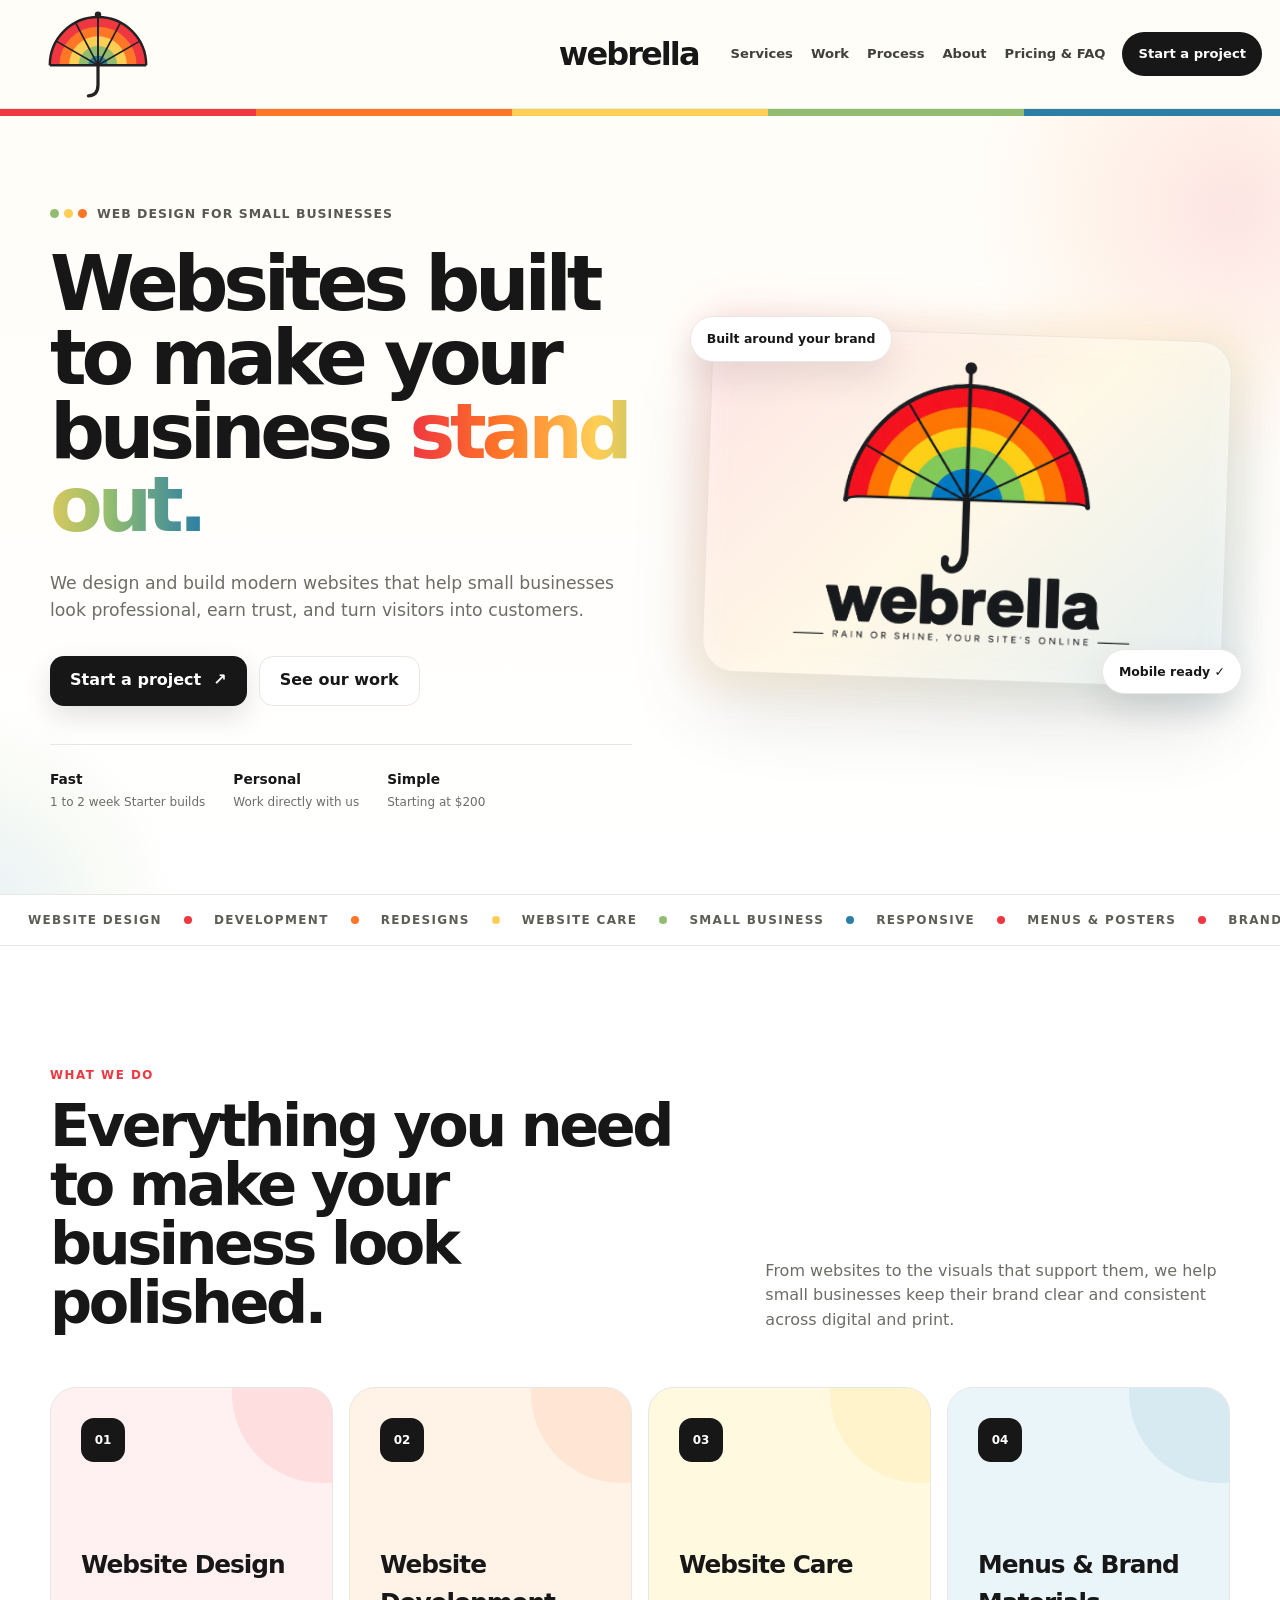
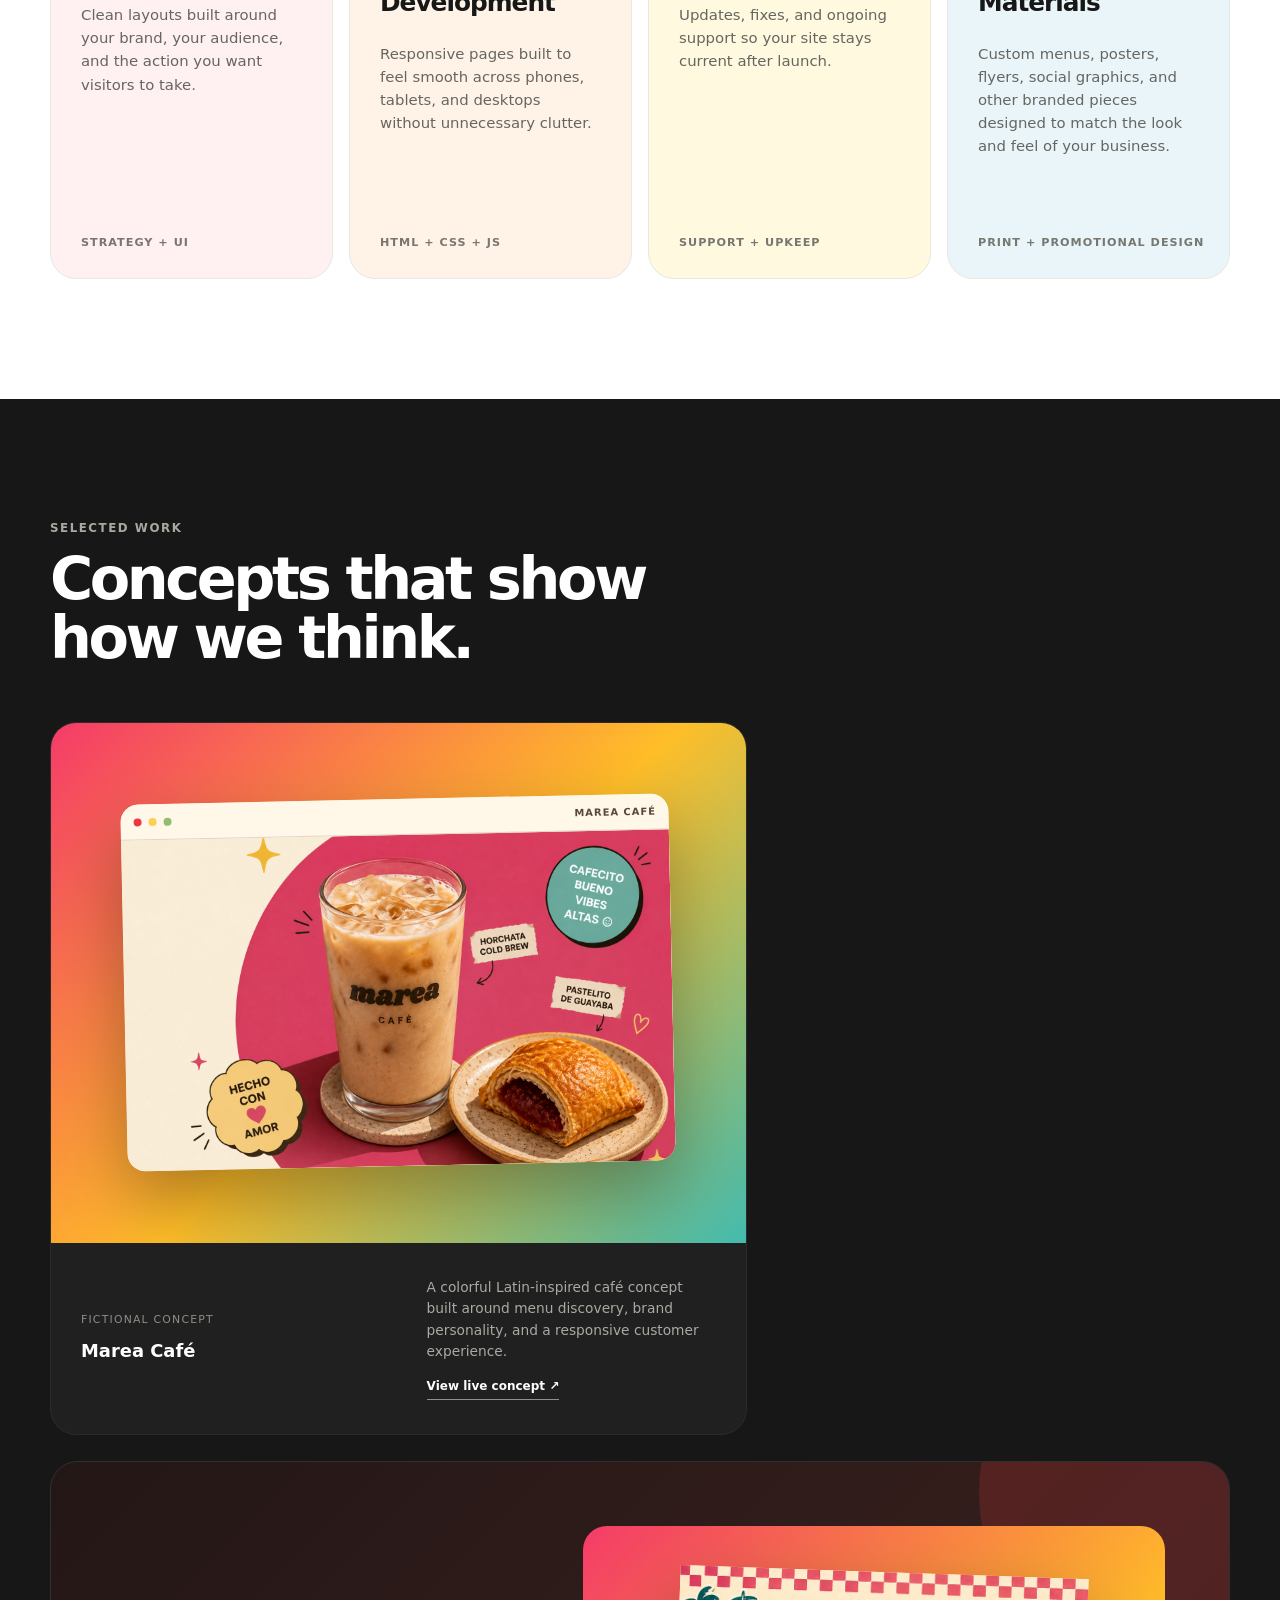
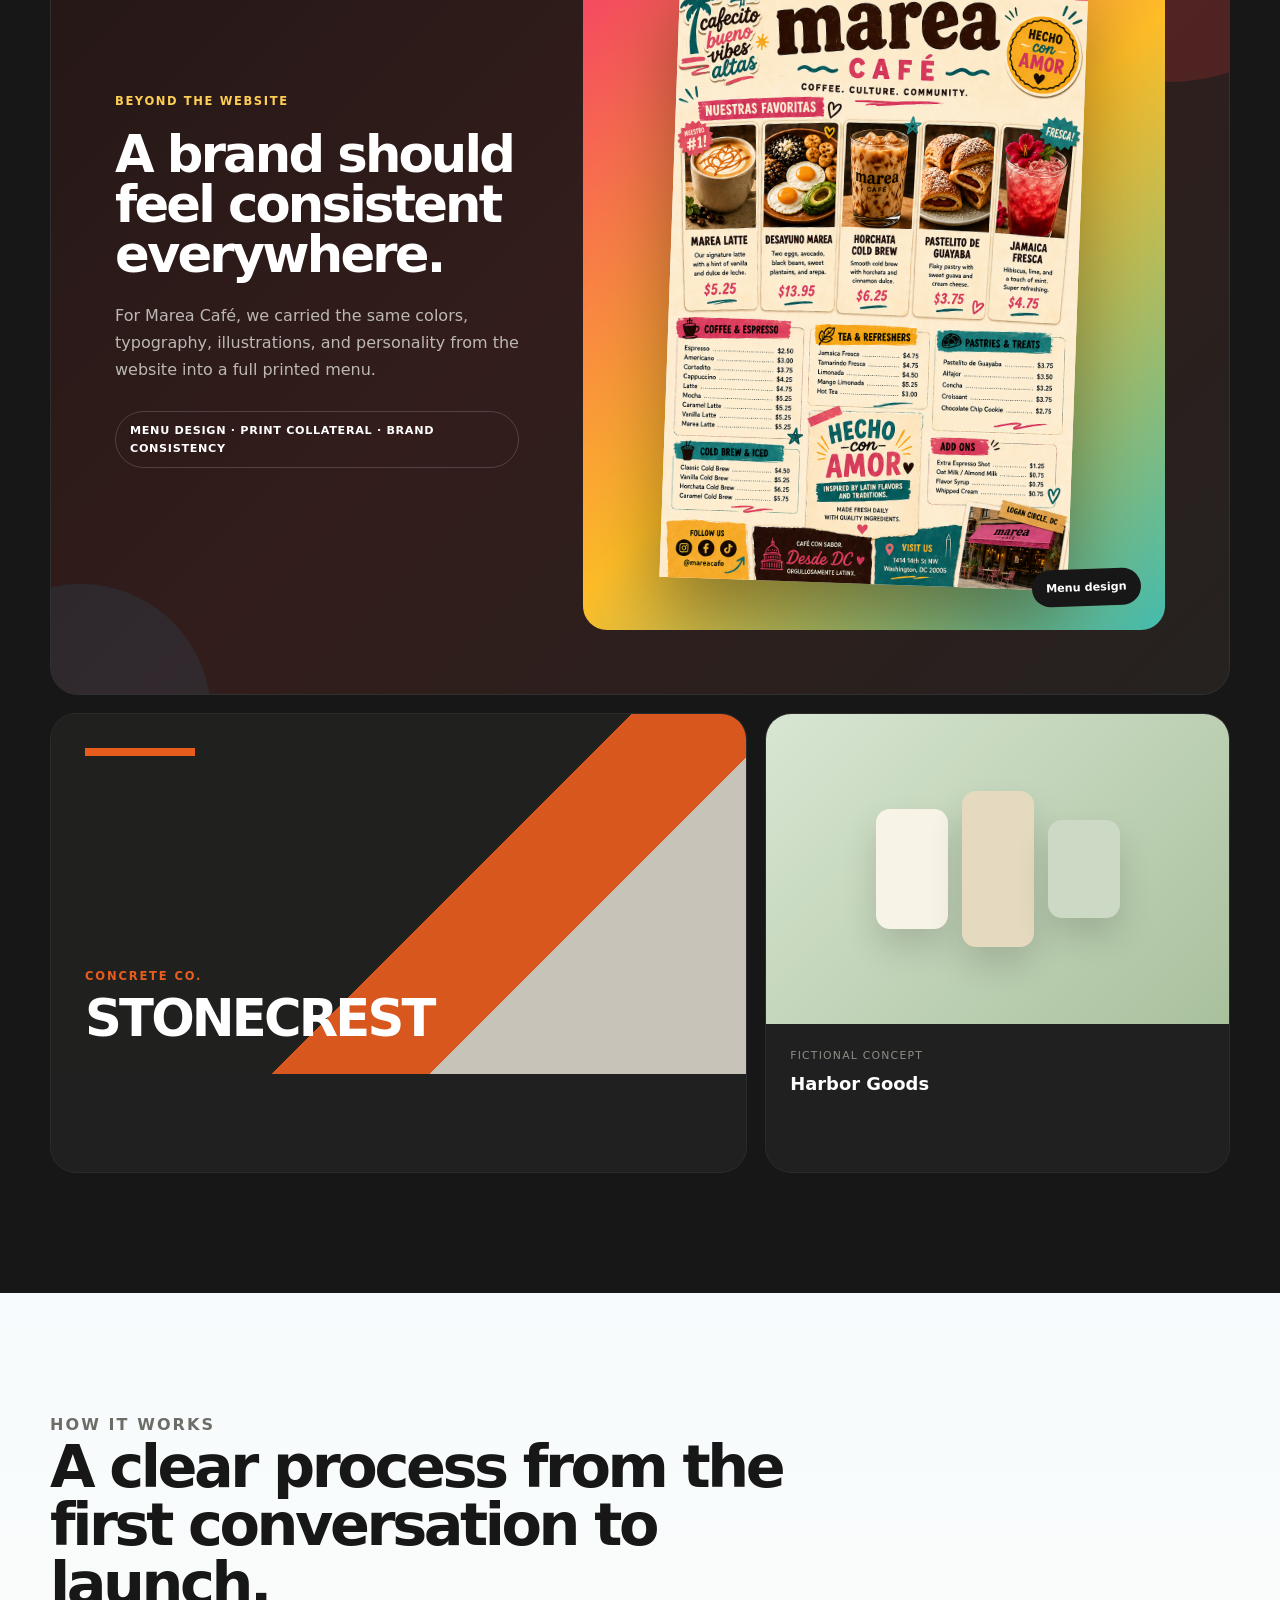
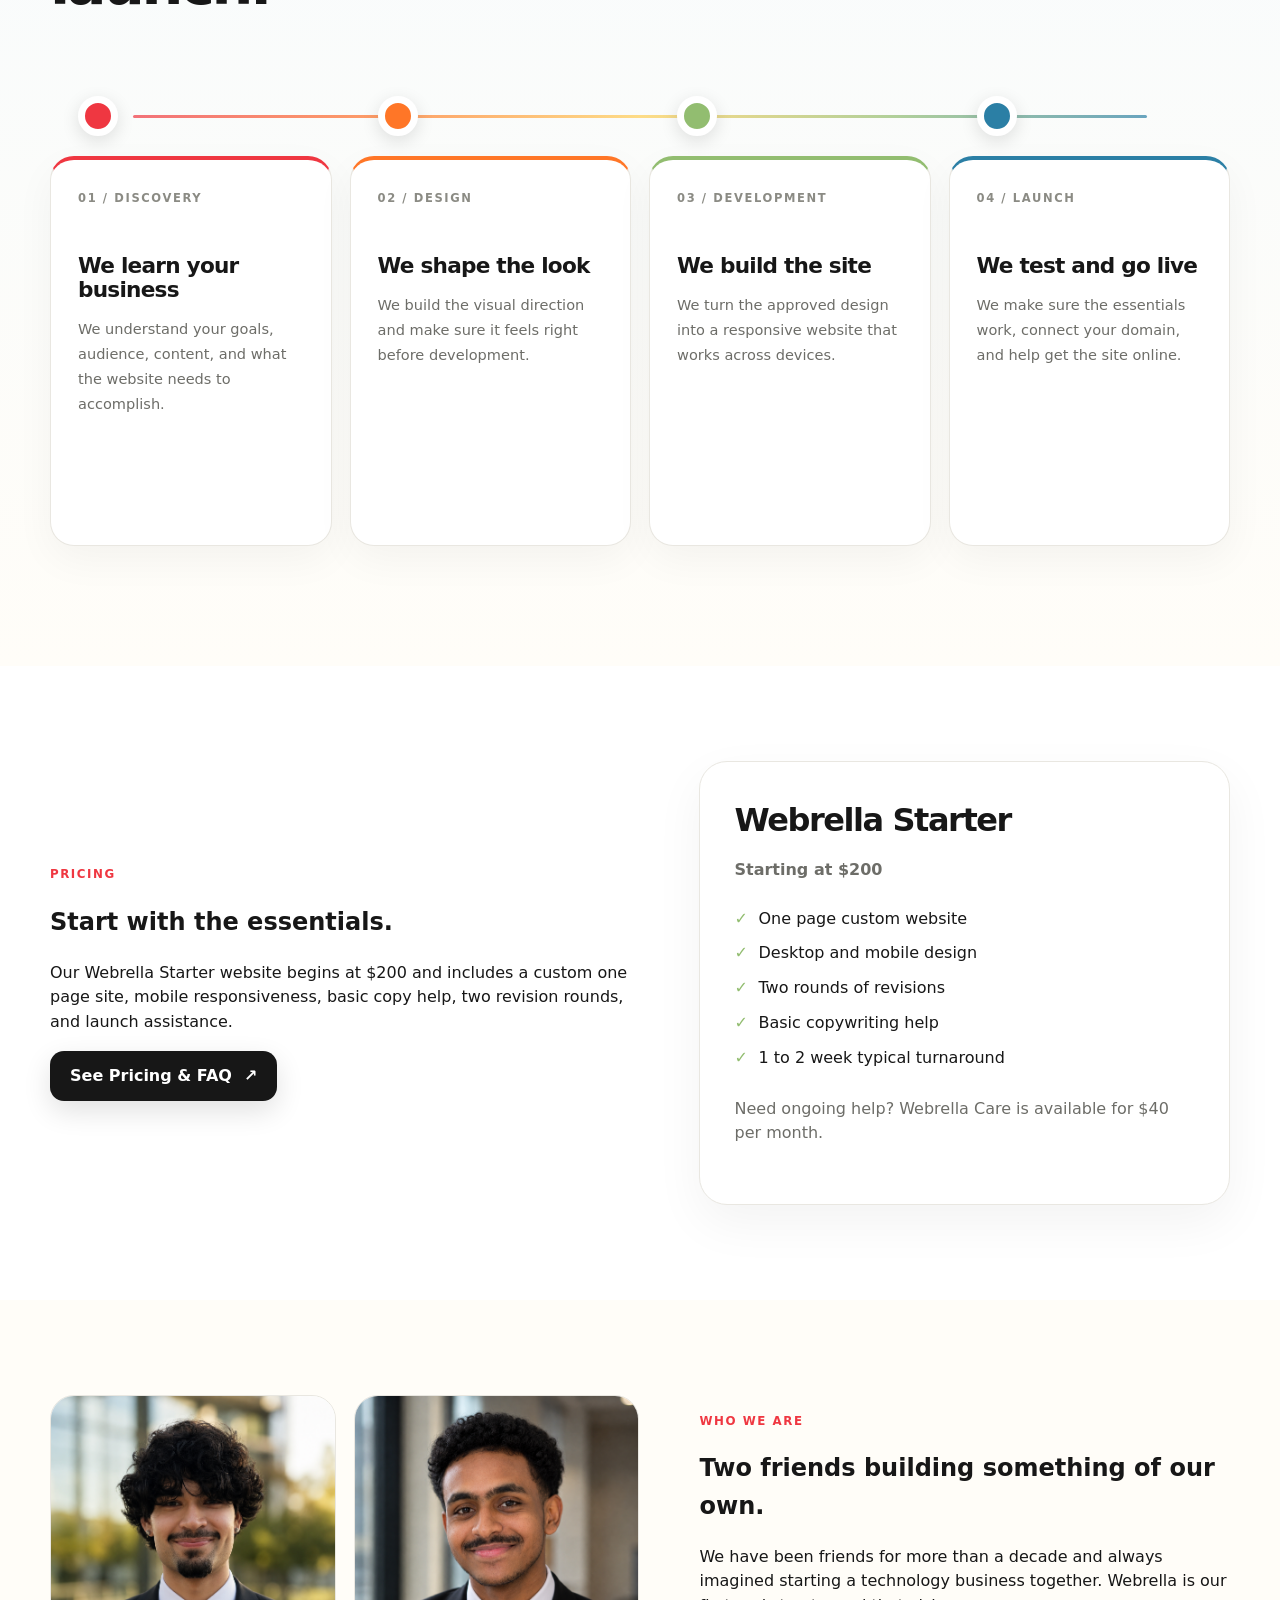
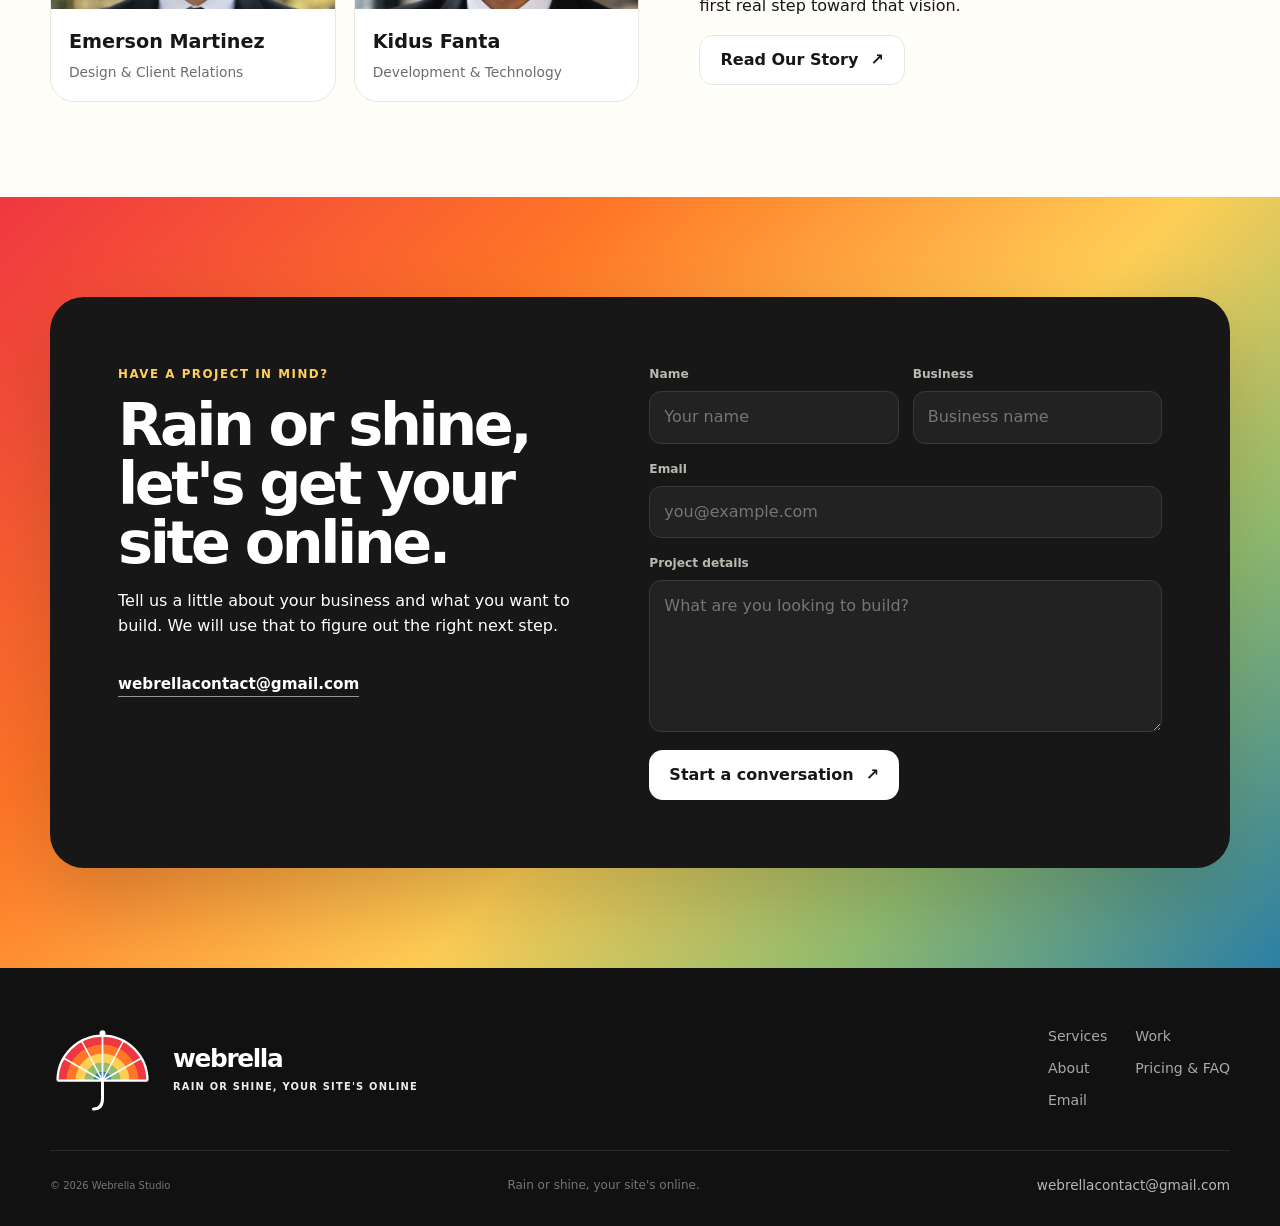
==== index.html @ 19156547 "Add Stonecrest live concept to selected work" ====
<!doctype html><html lang="en"><head><meta charset="utf-8"><meta name="viewport" content="width=device-width,initial-scale=1"><meta name="description" content="Webrella Studio builds modern, responsive websites for small businesses."><title>Webrella Studio | Rain or Shine, Your Site's Online</title><link rel="stylesheet" href="css/style.css"><link rel="stylesheet" href="css/process.css"><link rel="stylesheet" href="css/pages.css"><style>.header-inner{min-height:108px}.brand{width:180px;height:92px;overflow:visible;flex:0 0 180px;display:flex;align-items:center}.header-mark{display:block;width:160px;height:90px;overflow:visible}.footer-mark{display:flex;align-items:center;gap:18px}.footer-umbrella{display:block;width:105px;height:88px;flex:0 0 105px;overflow:visible}.footer-wordmark{display:flex;flex-direction:column;line-height:1}.footer-wordmark strong{color:#fff!important;font-size:1.55rem;font-weight:900;letter-spacing:-.055em}.footer-wordmark span{margin-top:5px;color:#fff!important;font-size:.62rem;font-weight:850;letter-spacing:.12em;white-space:nowrap}.contact-email{display:inline-block;margin-top:18px;color:#fff;font-weight:800;text-decoration:none;border-bottom:1px solid rgba(255,255,255,.55)}.stonecrest-link{display:block;height:100%;text-decoration:none;color:inherit}.stonecrest-visual{position:relative;display:flex!important;align-items:flex-end!important;min-height:360px!important;padding:34px!important;overflow:hidden;background:#20201f!important}.stonecrest-visual:before{content:"";position:absolute;inset:0;background:linear-gradient(135deg,transparent 0 55%,rgba(232,92,30,.92) 55% 70%,#c8c3b8 70% 100%)}.stonecrest-visual:after{content:"";position:absolute;left:34px;top:34px;width:110px;height:8px;background:#e85c1e}.stonecrest-mark{position:relative;z-index:2;color:#fff}.stonecrest-mark small{display:block;margin-bottom:10px;font-size:.72rem;font-weight:800;letter-spacing:.16em;text-transform:uppercase;color:#e85c1e}.stonecrest-mark strong{display:block;font-size:clamp(2rem,4vw,3.6rem);line-height:.86;letter-spacing:-.055em;text-transform:uppercase}.stonecrest-meta{display:flex!important;justify-content:space-between!important;align-items:flex-end!important;gap:18px}.stonecrest-meta a{color:#fff;text-decoration:none;font-size:.74rem;font-weight:850;border-bottom:1px solid rgba(255,255,255,.45);padding-bottom:3px}.stonecrest-meta a:hover{color:#ff7a32;border-color:#ff7a32}@media(max-width:720px){.header-inner{min-height:96px}.brand{width:145px;height:82px;flex-basis:145px}.header-mark{width:135px;height:80px}.site-nav{top:96px!important}.footer-mark{gap:13px}.footer-umbrella{width:88px;height:76px;flex-basis:88px}.footer-wordmark strong{font-size:1.25rem}.footer-wordmark span{font-size:.5rem;white-space:normal}.stonecrest-meta{align-items:flex-start!important;flex-direction:column!important}}</style></head><body><header class="site-header"><div class="container header-inner"><a class="brand" href="#top" aria-label="Webrella Studio home"><svg class="header-mark" viewBox="0 0 140 112" role="img" aria-label="Webrella umbrella logo"><path d="M10 70 A60 60 0 0 1 130 70 Z" fill="#ef3741"/><path d="M22 70 A48 48 0 0 1 118 70 Z" fill="#ff7627"/><path d="M34 70 A36 36 0 0 1 106 70 Z" fill="#ffce55"/><path d="M46 70 A24 24 0 0 1 94 70 Z" fill="#92bd70"/><path d="M58 70 A12 12 0 0 1 82 70 Z" fill="#2b7fa5"/><path d="M10 70 A60 60 0 0 1 130 70" fill="none" stroke="#222" stroke-width="3"/><line x1="70" y1="70" x2="70" y2="10" stroke="#222" stroke-width="2.4"/><line x1="70" y1="70" x2="42" y2="17" stroke="#222" stroke-width="2.1"/><line x1="70" y1="70" x2="98" y2="17" stroke="#222" stroke-width="2.1"/><line x1="70" y1="70" x2="18" y2="40" stroke="#222" stroke-width="2.1"/><line x1="70" y1="70" x2="122" y2="40" stroke="#222" stroke-width="2.1"/><line x1="10" y1="70" x2="130" y2="70" stroke="#222" stroke-width="3"/><circle cx="70" cy="7" r="4" fill="#222"/><path d="M70 70 V94 C70 104 66 108 58 108" fill="none" stroke="#222" stroke-width="4" stroke-linecap="round"/></svg></a><button class="nav-toggle" aria-controls="primary-navigation" aria-expanded="false" aria-label="Toggle navigation"><span class="hamburger"></span></button><nav id="primary-navigation" class="site-nav" aria-label="Primary navigation"><ul><li><a href="#services">Services</a></li><li><a href="#work">Work</a></li><li><a href="#process">Process</a></li><li><a href="about.html">About</a></li><li><a href="pricing.html">Pricing & FAQ</a></li><li><a class="nav-cta" href="#contact">Start a project</a></li></ul></nav></div></header><main id="top"><section class="hero"><div class="hero-rainbow-band"></div><div class="container hero-grid"><div class="hero-copy"><p class="eyebrow"><span></span> Web design for small businesses</p><h1>Websites built to make your business <em>stand out.</em></h1><p class="hero-lead">We design and build modern websites that help small businesses look professional, earn trust, and turn visitors into customers.</p><div class="hero-actions"><a class="btn btn-dark" href="#contact">Start a project <span>↗</span></a><a class="btn btn-ghost" href="#work">See our work</a></div><div class="hero-proof"><div><strong>Fast</strong><span>1 to 2 week Starter builds</span></div><div><strong>Personal</strong><span>Work directly with us</span></div><div><strong>Simple</strong><span>Starting at $200</span></div></div></div><div class="hero-art"><div class="logo-panel"><img src="ChatGPT%20Image%20Aug%2010,%202026,%2011_04_26%20AM.png" alt="Webrella Studio logo"></div><div class="floating-chip chip-one">Built around your brand</div><div class="floating-chip chip-two">Mobile ready ✓</div></div></div></section><section class="marquee"><div class="marquee-track"><span>Website Design</span><i></i><span>Development</span><i></i><span>Redesigns</span><i></i><span>Website Care</span><i></i><span>Small Business</span><i></i><span>Responsive</span></div></section><section id="services" class="section services-section"><div class="container"><div class="section-heading split-heading"><div><p class="section-kicker">What we do</p><h2>Everything you need to look good online.</h2></div><p>We focus on straightforward websites for small businesses, with room to grow as your needs become more advanced.</p></div><div class="services-grid"><article class="service-card red-card"><div class="service-icon">01</div><h3>Website Design</h3><p>Clean layouts built around your brand, your audience, and the action you want visitors to take.</p><span class="service-tag">Strategy + UI</span></article><article class="service-card orange-card"><div class="service-icon">02</div><h3>Website Development</h3><p>Responsive pages built to feel smooth across phones, tablets, and desktops without unnecessary clutter.</p><span class="service-tag">HTML + CSS + JS</span></article><article class="service-card yellow-card"><div class="service-icon">03</div><h3>Website Care</h3><p>Updates, fixes, and ongoing support so your site stays current after launch.</p><span class="service-tag">Support + upkeep</span></article></div></div></section><section id="work" class="section work-section"><div class="container"><div class="section-heading work-heading"><div><p class="section-kicker green-text">Selected work</p><h2>Concepts that show how we think.</h2></div></div><div class="project-grid"><article class="project-card project-wide"><div class="project-visual bloom-visual"><div class="browser-frame"><div class="browser-dots"><span></span><span></span><span></span></div><div class="mock-site cafe-site"><div class="mock-nav"></div><div class="mock-copy big"></div><div class="mock-copy"></div><div class="mock-button"></div></div></div></div><div class="project-meta"><div><span>Fictional concept</span><h3>Bloom Café</h3></div><p>Warm, welcoming restaurant presence built around menu discovery and reservations.</p></div></article><article class="project-card"><a class="stonecrest-link" href="stonecrest/" target="_blank" rel="noopener" aria-label="Open Stonecrest Concrete concept website"><div class="project-visual stonecrest-visual"><div class="stonecrest-mark"><small>Concrete Co.</small><strong>Stonecrest</strong></div></div></a><div class="project-meta compact stonecrest-meta"><div><span>Fictional concept</span><h3>Stonecrest Concrete</h3></div><a href="stonecrest/" target="_blank" rel="noopener">View live concept ↗</a></div></article><article class="project-card"><div class="project-visual harbor-visual"><div class="product-tile p1"></div><div class="product-tile p2"></div><div class="product-tile p3"></div></div><div class="project-meta compact"><div><span>Fictional concept</span><h3>Harbor Goods</h3></div></div></article></div></div></section><section id="process" class="section process-section"><div class="container"><div class="section-heading process-heading"><p class="section-kicker blue-text">How it works</p><h2>A clear process from the first conversation to launch.</h2></div><div class="process-timeline"><article class="process-step"><span class="process-node"></span><div class="process-card-detailed"><span class="process-number">01 / DISCOVERY</span><h3>We learn your business</h3><p>We understand your goals, audience, content, and what the website needs to accomplish.</p></div></article><article class="process-step"><span class="process-node"></span><div class="process-card-detailed"><span class="process-number">02 / DESIGN</span><h3>We shape the look</h3><p>We build the visual direction and make sure it feels right before development.</p></div></article><article class="process-step"><span class="process-node"></span><div class="process-card-detailed"><span class="process-number">03 / DEVELOPMENT</span><h3>We build the site</h3><p>We turn the approved design into a responsive website that works across devices.</p></div></article><article class="process-step"><span class="process-node"></span><div class="process-card-detailed"><span class="process-number">04 / LAUNCH</span><h3>We test and go live</h3><p>We make sure the essentials work, connect your domain, and help get the site online.</p></div></article></div></div></section><section class="home-preview alt"><div class="container preview-grid"><div><p class="section-kicker">Pricing</p><h2>Start with the essentials.</h2><p>Our Webrella Starter website begins at $200 and includes a custom one page site, mobile responsiveness, basic copy help, two revision rounds, and launch assistance.</p><a class="btn btn-dark" href="pricing.html">See Pricing & FAQ <span>↗</span></a></div><div class="preview-card"><h3>Webrella Starter</h3><p><strong>Starting at $200</strong></p><ul class="preview-list"><li>One page custom website</li><li>Desktop and mobile design</li><li>Two rounds of revisions</li><li>Basic copywriting help</li><li>1 to 2 week typical turnaround</li></ul><p>Need ongoing help? Webrella Care is available for $40 per month.</p></div></div></section><section class="home-preview"><div class="container preview-grid"><div class="mini-founders"><article class="mini-founder"><img src="ChatGPT%20Image%20Jul%2017,%202026,%2002_21_22%20PM.png" alt="Emerson Martinez"><div><h3>Emerson Martinez</h3><p>Design & Client Relations</p></div></article><article class="mini-founder"><img src="ChatGPT%20Image%20Aug%2010,%202026,%2001_30_33%20PM.png" alt="Kidus Fanta"><div><h3>Kidus Fanta</h3><p>Development & Technology</p></div></article></div><div><p class="section-kicker">Who we are</p><h2>Two friends building something of our own.</h2><p>We have been friends for more than a decade and always imagined starting a technology business together. Webrella is our first real step toward that vision.</p><a class="btn btn-ghost" href="about.html">Read Our Story <span>↗</span></a></div></div></section><section id="contact" class="contact-section"><div class="container contact-shell"><div class="contact-copy"><p class="section-kicker contact-kicker">Have a project in mind?</p><h2>Rain or shine, let's get your site online.</h2><p>Tell us a little about your business and what you want to build. We will use that to figure out the right next step.</p><a class="contact-email" href="mailto:webrellacontact@gmail.com">webrellacontact@gmail.com</a></div><form class="contact-form" action="https://formspree.io/f/myegeqbb" method="post"><input type="hidden" name="_subject" value="New Webrella project inquiry"><div class="form-grid"><div class="form-row"><label for="name">Name</label><input id="name" name="name" type="text" placeholder="Your name" required></div><div class="form-row"><label for="company">Business</label><input id="company" name="company" type="text" placeholder="Business name"></div></div><div class="form-row"><label for="email">Email</label><input id="email" name="email" type="email" placeholder="you@example.com" required></div><div class="form-row"><label for="message">Project details</label><textarea id="message" name="message" rows="5" placeholder="What are you looking to build?" required></textarea></div><div class="form-actions"><button class="btn btn-light" type="submit">Start a conversation <span>↗</span></button></div></form></div></section></main><footer class="site-footer"><div class="container footer-grid"><div class="footer-branding"><div class="footer-mark"><span class="footer-umbrella"><svg viewBox="0 0 140 112" width="105" height="88" aria-hidden="true"><path d="M10 70 A60 60 0 0 1 130 70 Z" fill="#ef3741"/><path d="M22 70 A48 48 0 0 1 118 70 Z" fill="#ff7627"/><path d="M34 70 A36 36 0 0 1 106 70 Z" fill="#ffce55"/><path d="M46 70 A24 24 0 0 1 94 70 Z" fill="#92bd70"/><path d="M58 70 A12 12 0 0 1 82 70 Z" fill="#2b7fa5"/><path d="M10 70 A60 60 0 0 1 130 70" fill="none" stroke="#fff" stroke-width="3"/><line x1="70" y1="70" x2="70" y2="10" stroke="#fff" stroke-width="2.4"/><line x1="70" y1="70" x2="42" y2="17" stroke="#fff" stroke-width="2.1"/><line x1="70" y1="70" x2="98" y2="17" stroke="#fff" stroke-width="2.1"/><line x1="70" y1="70" x2="18" y2="40" stroke="#fff" stroke-width="2.1"/><line x1="70" y1="70" x2="122" y2="40" stroke="#fff" stroke-width="2.1"/><line x1="10" y1="70" x2="130" y2="70" stroke="#fff" stroke-width="3"/><circle cx="70" cy="7" r="4" fill="#fff"/><path d="M70 70 V94 C70 104 66 108 58 108" fill="none" stroke="#fff" stroke-width="4" stroke-linecap="round"/></svg></span><div class="footer-wordmark"><strong>webrella</strong><span>RAIN OR SHINE, YOUR SITE'S ONLINE</span></div></div></div><div class="footer-links"><a href="#services">Services</a><a href="#work">Work</a><a href="about.html">About</a><a href="pricing.html">Pricing & FAQ</a><a href="mailto:webrellacontact@gmail.com">Email</a></div><div class="footer-bottom"><small>&copy; <span id="year"></span> Webrella Studio</small><span>Rain or shine, your site's online.</span></div></div></footer><script src="js/script.js"></script></body></html>
---- css/style.css ----
:root{
  --ink:#171717;
  --muted:#6d6d68;
  --paper:#fffdf8;
  --white:#ffffff;
  --red:#ef3741;
  --orange:#ff7627;
  --yellow:#ffce55;
  --green:#92bd70;
  --blue:#2b7fa5;
  --soft-red:#fff0f1;
  --soft-orange:#fff3e8;
  --soft-yellow:#fff9df;
  --soft-green:#eff7e8;
  --soft-blue:#eaf5f9;
  --line:#e9e7e1;
  --container:1180px;
}

*{box-sizing:border-box}
html{scroll-behavior:smooth}
body{margin:0;background:var(--paper);color:var(--ink);font-family:Inter,ui-sans-serif,system-ui,-apple-system,BlinkMacSystemFont,"Segoe UI",sans-serif;line-height:1.55;-webkit-font-smoothing:antialiased}
img{max-width:100%;display:block}
a{color:inherit}
.container{width:min(var(--container),calc(100% - 48px));margin:0 auto}

.site-header{position:sticky;top:0;z-index:50;background:rgba(255,253,248,.9);backdrop-filter:blur(16px);border-bottom:1px solid rgba(23,23,23,.07)}
.header-inner{min-height:84px;display:flex;align-items:center;justify-content:space-between;gap:24px}
.brand{display:flex;align-items:center;text-decoration:none;width:170px;height:62px;overflow:hidden}
.brand-logo-crop{display:block;position:relative;width:170px;height:62px;overflow:hidden}
.nav-logo{position:absolute;width:225px;max-width:none;height:auto;left:50%;top:50%;transform:translate(-50%,-48%);object-fit:contain}
.site-nav ul{display:flex;align-items:center;gap:4px;list-style:none;padding:0;margin:0}
.site-nav a{display:block;padding:10px 13px;border-radius:999px;text-decoration:none;font-size:.9rem;font-weight:700;color:#40403c;transition:.2s ease}
.site-nav a:hover{background:#f0eee7;color:var(--ink)}
.site-nav .nav-cta{margin-left:8px;background:var(--ink);color:#fff;padding:11px 17px}
.site-nav .nav-cta:hover{background:#313131;color:#fff;transform:translateY(-1px)}
.nav-toggle{display:none;border:0;background:transparent;padding:8px;cursor:pointer}
.hamburger{display:block;width:23px;height:2px;background:var(--ink);position:relative}
.hamburger:before,.hamburger:after{content:"";position:absolute;left:0;width:23px;height:2px;background:var(--ink)}
.hamburger:before{top:-7px}.hamburger:after{top:7px}

.hero{position:relative;overflow:hidden;padding:92px 0 82px;background:linear-gradient(180deg,#fffdf8 0%,#fff 100%)}
.hero:before{content:"";position:absolute;width:520px;height:520px;border-radius:50%;right:-210px;top:-160px;background:radial-gradient(circle,rgba(239,55,65,.12),rgba(255,118,39,.06) 42%,transparent 70%)}
.hero:after{content:"";position:absolute;width:430px;height:430px;border-radius:50%;left:-250px;bottom:-240px;background:radial-gradient(circle,rgba(43,127,165,.12),rgba(146,189,112,.06) 48%,transparent 70%)}
.hero-rainbow-band{position:absolute;left:0;right:0;top:0;height:7px;background:linear-gradient(90deg,var(--red) 0 20%,var(--orange) 20% 40%,var(--yellow) 40% 60%,var(--green) 60% 80%,var(--blue) 80%)}
.hero-grid{position:relative;z-index:2;display:grid;grid-template-columns:1.05fr .95fr;gap:72px;align-items:center}
.eyebrow{display:inline-flex;align-items:center;gap:10px;margin:0 0 24px;font-size:.78rem;font-weight:800;letter-spacing:.08em;text-transform:uppercase;color:#595954}
.eyebrow span{width:9px;height:9px;border-radius:50%;background:var(--green);box-shadow:14px 0 0 var(--yellow),28px 0 0 var(--orange);margin-right:28px}
.hero h1{max-width:720px;margin:0;font-size:clamp(3.4rem,6vw,6.35rem);line-height:.96;letter-spacing:-.068em;font-weight:850}
.hero h1 em{font-style:normal;background:linear-gradient(90deg,var(--red),var(--orange),var(--yellow),var(--green),var(--blue));-webkit-background-clip:text;background-clip:text;color:transparent}
.hero-lead{max-width:620px;margin:28px 0 0;color:var(--muted);font-size:1.08rem}
.hero-actions{display:flex;flex-wrap:wrap;gap:12px;margin-top:32px}
.btn{display:inline-flex;align-items:center;justify-content:center;gap:12px;min-height:50px;padding:0 20px;border-radius:14px;border:0;font:inherit;font-weight:800;text-decoration:none;cursor:pointer;transition:.2s ease}
.btn:hover{transform:translateY(-2px)}
.btn-dark{background:var(--ink);color:#fff;box-shadow:0 10px 28px rgba(0,0,0,.12)}
.btn-ghost{background:#fff;border:1px solid var(--line)}
.hero-proof{display:flex;gap:28px;margin-top:38px;padding-top:24px;border-top:1px solid var(--line)}
.hero-proof div{display:flex;flex-direction:column;gap:3px}
.hero-proof strong{font-size:.86rem}.hero-proof span{font-size:.75rem;color:var(--muted)}
.hero-art{position:relative;min-height:520px;display:grid;place-items:center}
.logo-panel{position:relative;z-index:2;width:min(520px,100%);padding:28px;border:1px solid rgba(23,23,23,.08);border-radius:32px;background:rgba(255,255,255,.86);box-shadow:0 35px 80px rgba(28,28,25,.12);transform:rotate(2deg)}
.logo-panel:before{content:"";position:absolute;inset:-18px;z-index:-1;border-radius:38px;background:linear-gradient(135deg,rgba(239,55,65,.14),rgba(255,206,85,.14),rgba(43,127,165,.14));filter:blur(18px)}
.logo-panel img{width:100%;aspect-ratio:16/10;object-fit:contain}
.floating-chip{position:absolute;z-index:3;padding:12px 16px;border-radius:999px;background:#fff;border:1px solid var(--line);box-shadow:0 16px 36px rgba(0,0,0,.09);font-size:.78rem;font-weight:800}
.chip-one{left:-14px;top:70px}.chip-two{right:-12px;bottom:72px}

.marquee{overflow:hidden;border-top:1px solid var(--line);border-bottom:1px solid var(--line);background:#fff}
.marquee-track{display:flex;align-items:center;justify-content:center;gap:22px;min-width:max-content;padding:16px 28px;font-size:.75rem;font-weight:850;text-transform:uppercase;letter-spacing:.11em;color:#5d5d58}
.marquee-track i{width:8px;height:8px;border-radius:50%;background:var(--red)}
.marquee-track i:nth-of-type(2){background:var(--orange)}.marquee-track i:nth-of-type(3){background:var(--yellow)}.marquee-track i:nth-of-type(4){background:var(--green)}.marquee-track i:nth-of-type(5){background:var(--blue)}

.section{padding:120px 0}
.section-heading{margin-bottom:54px}
.split-heading,.work-heading{display:grid;grid-template-columns:1fr .72fr;gap:70px;align-items:end}
.section-kicker{margin:0 0 13px;font-size:.74rem;font-weight:900;text-transform:uppercase;letter-spacing:.13em;color:var(--red)}
.green-text{color:var(--green)}.blue-text{color:var(--blue)}
.section h2,.contact-copy h2{max-width:700px;margin:0;font-size:clamp(2.4rem,4.6vw,4.3rem);line-height:1;letter-spacing:-.058em}
.section-heading>p{margin:0;color:var(--muted);font-size:1rem}

.services-section{background:#fff}
.services-grid{display:grid;grid-template-columns:repeat(3,1fr);gap:16px}
.service-card{position:relative;min-height:350px;padding:30px;border:1px solid var(--line);border-radius:26px;overflow:hidden;transition:.22s ease}
.service-card:hover{transform:translateY(-6px);box-shadow:0 24px 55px rgba(0,0,0,.07)}
.service-card:after{content:"";position:absolute;width:180px;height:180px;border-radius:50%;right:-80px;top:-85px;opacity:.7}
.red-card{background:var(--soft-red)}.red-card:after{background:rgba(239,55,65,.14)}
.orange-card{background:var(--soft-orange)}.orange-card:after{background:rgba(255,118,39,.14)}
.yellow-card{background:var(--soft-yellow)}.yellow-card:after{background:rgba(255,206,85,.2)}
.service-icon{display:grid;place-items:center;width:44px;height:44px;border-radius:13px;background:var(--ink);color:#fff;font-size:.75rem;font-weight:900}
.service-card h3{margin:84px 0 12px;font-size:1.55rem;letter-spacing:-.04em}
.service-card p{max-width:330px;margin:0;color:#666660;font-size:.93rem}
.service-tag{position:absolute;left:30px;bottom:28px;font-size:.7rem;font-weight:850;letter-spacing:.09em;text-transform:uppercase;color:#777770}

.work-section{background:#171717;color:#fff}
.work-heading p{color:#a9a9a1}.work-heading h2{color:#fff}
.project-grid{display:grid;grid-template-columns:1.2fr .8fr;gap:18px}
.project-card{overflow:hidden;border:1px solid #2b2b2b;border-radius:26px;background:#202020}
.project-wide{grid-row:span 2}
.project-visual{position:relative;overflow:hidden;height:310px}
.project-wide .project-visual{height:520px}
.bloom-visual{display:grid;place-items:center;background:linear-gradient(135deg,#e7cdb7,#f8eadb 65%,#cf9b78)}
.browser-frame{width:72%;height:68%;border-radius:18px;background:#fffdf7;box-shadow:0 30px 70px rgba(0,0,0,.2);overflow:hidden;transform:rotate(-2deg)}
.browser-dots{height:34px;display:flex;align-items:center;gap:6px;padding:0 14px;border-bottom:1px solid #eee9e0}.browser-dots span{width:7px;height:7px;border-radius:50%;background:#d4d0c7}
.mock-site{padding:38px}.mock-nav{width:31%;height:7px;border-radius:99px;background:#413a35;margin-bottom:48px}.mock-copy{height:12px;width:62%;border-radius:99px;background:#65584e;margin-bottom:9px}.mock-copy.big{width:86%;height:18px}.mock-button{width:86px;height:28px;border-radius:9px;background:#c66e3f;margin-top:28px}
.northlight-visual{display:grid;place-items:center;background:linear-gradient(135deg,#b9c6cb,#e8ecee)}
.art-shape{position:absolute;border-radius:100px;background:#252b2e}.art-shape.one{width:120px;height:170px;transform:rotate(13deg)}.art-shape.two{width:70px;height:100px;right:22%;bottom:24%;background:#768f99}.art-line{position:absolute;width:44%;height:7px;border-radius:99px;background:#252b2e;bottom:19%}
.harbor-visual{display:flex;align-items:center;justify-content:center;gap:14px;background:linear-gradient(135deg,#d8e6d2,#a9c09d)}
.product-tile{width:72px;height:120px;border-radius:14px;background:#f7f3e7;box-shadow:0 18px 34px rgba(0,0,0,.14)}.p2{height:156px;background:#e5d9bf}.p3{height:98px;background:#cbd9c5}
.project-meta{display:grid;grid-template-columns:.75fr 1fr;gap:28px;align-items:end;padding:24px}.project-meta.compact{display:block}.project-meta span{display:block;margin-bottom:5px;color:#8d8d86;font-size:.68rem;text-transform:uppercase;letter-spacing:.11em}.project-meta h3{margin:0;font-size:1.12rem}.project-meta p{margin:0;color:#aaa9a2;font-size:.86rem}

.process-section{background:linear-gradient(180deg,#fffdf8,#f9f7f1)}
.process-heading{max-width:790px}
.process-grid{display:grid;grid-template-columns:repeat(3,1fr);gap:16px}
.process-card{position:relative;min-height:300px;padding:30px;border:1px solid var(--line);border-radius:24px;background:#fff}
.step-number{font-size:.72rem;font-weight:900;color:#93938c}.step-dot{width:42px;height:42px;border-radius:50%;margin:72px 0 22px}.step-dot.red{background:var(--red)}.step-dot.yellow{background:var(--yellow)}.step-dot.blue{background:var(--blue)}
.process-card h3{margin:0 0 10px;font-size:1.28rem}.process-card p{margin:0;color:var(--muted);font-size:.9rem}

.about-section{background:#fff}
.about-grid{display:grid;grid-template-columns:.9fr 1fr;gap:80px;align-items:center}
.about-logo-card{display:grid;place-items:center;min-height:480px;padding:38px;border-radius:34px;background:linear-gradient(135deg,var(--soft-red),var(--soft-yellow) 47%,var(--soft-blue));border:1px solid var(--line)}
.about-logo-card img{width:88%;object-fit:contain}
.about-copy h2{max-width:650px;margin:0 0 26px;font-size:clamp(2.5rem,4.8vw,4.5rem);line-height:1;letter-spacing:-.06em}.about-copy>p:not(.section-kicker){max-width:620px;margin:0 0 17px;color:var(--muted);font-size:1rem}
.text-link{display:inline-flex;gap:9px;margin-top:14px;padding-bottom:4px;border-bottom:1px solid var(--ink);font-weight:850;text-decoration:none}

.contact-section{padding:100px 0;background:linear-gradient(135deg,var(--red),var(--orange) 30%,var(--yellow) 58%,var(--green) 78%,var(--blue))}
.contact-shell{display:grid;grid-template-columns:.9fr 1fr;gap:70px;padding:68px;border-radius:34px;background:#171717;color:#fff;box-shadow:0 32px 80px rgba(0,0,0,.18)}
.contact-kicker{color:#ffcf59}.contact-copy h2{color:#fff}.contact-copy>p:last-child{max-width:500px;margin:25px 0 0;color:#aaa9a2}
.contact-form{display:grid;gap:16px}.form-grid{display:grid;grid-template-columns:1fr 1fr;gap:14px}.form-row{display:flex;flex-direction:column}.form-row label{margin-bottom:7px;color:#b9b9b2;font-size:.76rem;font-weight:800}.form-row input,.form-row textarea{width:100%;border:1px solid #383838;border-radius:12px;background:#222;color:#fff;padding:13px 14px;font:inherit;outline:0}.form-row input:focus,.form-row textarea:focus{border-color:#fff}.form-row textarea{resize:vertical}.form-actions{margin-top:2px}.btn-light{background:#fff;color:var(--ink)}

.site-footer{padding:58px 0 30px;background:#111;color:#fff}
.footer-grid{display:grid;grid-template-columns:1fr auto;gap:36px;align-items:start}
.footer-branding{min-width:260px}
.footer-mark{display:flex;align-items:center;gap:18px}
.footer-umbrella{display:block;position:relative;width:92px;height:72px;overflow:hidden;flex:0 0 auto}
.footer-umbrella img{position:absolute;width:150px;max-width:none;height:auto;left:50%;top:47%;transform:translate(-50%,-38%)}
.footer-wordmark{display:flex;flex-direction:column;gap:5px}
.footer-wordmark strong{color:#fff;font-size:1.55rem;line-height:1;font-weight:850;letter-spacing:-.045em}
.footer-wordmark span{color:#fff;font-size:.58rem;line-height:1.25;font-weight:700;letter-spacing:.14em;text-transform:uppercase;opacity:.92}
.footer-links{display:grid;grid-template-columns:repeat(2,auto);gap:10px 28px}.footer-links a{text-decoration:none;color:#aaa9a3;font-size:.88rem}.footer-links a:hover{color:#fff}.footer-bottom{grid-column:1/-1;display:flex;justify-content:space-between;align-items:center;padding-top:24px;border-top:1px solid #2a2a2a;color:#76766f;font-size:.75rem}

@media (max-width:980px){
  .hero-grid,.about-grid,.contact-shell,.split-heading,.work-heading{grid-template-columns:1fr}
  .hero-art{min-height:450px}.services-grid,.process-grid{grid-template-columns:1fr}.service-card{min-height:300px}.service-card h3{margin-top:55px}.project-grid{grid-template-columns:1fr}.project-wide{grid-row:auto}.project-wide .project-visual{height:440px}.contact-shell{gap:42px}.about-logo-card{min-height:390px}
}

@media (max-width:720px){
  .container{width:min(var(--container),calc(100% - 30px))}
  .header-inner{min-height:74px}.brand,.brand-logo-crop{width:145px;height:54px}.nav-logo{width:198px}.nav-toggle{display:block}.site-nav{display:none;position:absolute;top:74px;left:0;right:0;background:#fffdf8;border-bottom:1px solid var(--line);padding:14px 15px 20px}.site-nav.open{display:block}.site-nav ul{flex-direction:column;align-items:stretch}.site-nav a{padding:12px}.site-nav .nav-cta{margin-left:0;text-align:center}
  .hero{padding:68px 0 58px}.hero-grid{gap:35px}.hero h1{font-size:clamp(3rem,14vw,4.5rem)}.hero-proof{gap:14px;flex-wrap:wrap}.hero-proof div{min-width:90px}.hero-art{min-height:340px}.logo-panel{padding:18px;border-radius:24px}.floating-chip{font-size:.68rem;padding:9px 11px}.chip-one{left:-5px;top:32px}.chip-two{right:-4px;bottom:36px}
  .section{padding:82px 0}.section h2,.contact-copy h2,.about-copy h2{font-size:clamp(2.35rem,11vw,3.4rem)}.project-visual,.project-wide .project-visual{height:300px}.browser-frame{width:85%;height:70%}.mock-site{padding:25px}.mock-nav{margin-bottom:35px}.project-meta{grid-template-columns:1fr;gap:10px}.about-logo-card{min-height:300px;padding:24px}.contact-section{padding:55px 0}.contact-shell{padding:34px 22px;border-radius:24px}.form-grid{grid-template-columns:1fr}.footer-grid{grid-template-columns:1fr}.footer-links{grid-template-columns:repeat(2,1fr)}.footer-bottom{flex-direction:column;align-items:flex-start;gap:7px}.footer-mark{align-items:center}.footer-wordmark strong{font-size:1.35rem}
}
---- css/process.css ----
.process-section{background:linear-gradient(180deg,#f7fbfd 0%,#fffdf8 100%);overflow:hidden}
.process-heading{max-width:850px;margin-bottom:64px}
.process-heading h2{max-width:800px}
.process-timeline{position:relative;display:grid;grid-template-columns:repeat(4,1fr);gap:18px}
.process-timeline:before{content:"";position:absolute;left:7%;right:7%;top:37px;height:3px;background:linear-gradient(90deg,var(--red),var(--orange),var(--yellow),var(--green),var(--blue));border-radius:99px;opacity:.7}
.process-step{position:relative;padding-top:78px}
.process-node{position:absolute;top:18px;left:28px;z-index:2;width:40px;height:40px;border:7px solid #fff;border-radius:50%;box-shadow:0 5px 18px rgba(0,0,0,.12)}
.process-step:nth-child(1) .process-node{background:var(--red)}
.process-step:nth-child(2) .process-node{background:var(--orange)}
.process-step:nth-child(3) .process-node{background:var(--green)}
.process-step:nth-child(4) .process-node{background:var(--blue)}
.process-card-detailed{height:100%;min-height:390px;padding:30px 27px 28px;background:#fff;border:1px solid var(--line);border-radius:24px;box-shadow:0 14px 40px rgba(23,23,23,.045);transition:transform .2s ease,box-shadow .2s ease}
.process-card-detailed:hover{transform:translateY(-5px);box-shadow:0 22px 48px rgba(23,23,23,.08)}
.process-number{display:block;margin-bottom:46px;font-size:.72rem;font-weight:900;letter-spacing:.14em;color:#8b8b84}
.process-card-detailed h3{margin:0 0 15px;font-size:1.35rem;line-height:1.12;letter-spacing:-.035em}
.process-card-detailed p{margin:0;color:var(--muted);font-size:.91rem;line-height:1.7}
.process-step:nth-child(1) .process-card-detailed{border-top:4px solid var(--red)}
.process-step:nth-child(2) .process-card-detailed{border-top:4px solid var(--orange)}
.process-step:nth-child(3) .process-card-detailed{border-top:4px solid var(--green)}
.process-step:nth-child(4) .process-card-detailed{border-top:4px solid var(--blue)}
@media(max-width:950px){.process-timeline{grid-template-columns:repeat(2,1fr);gap:24px}.process-timeline:before{display:none}.process-step{padding-top:50px}.process-node{top:0}.process-card-detailed{min-height:330px}.process-number{margin-bottom:28px}}
@media(max-width:620px){.process-heading{margin-bottom:42px}.process-timeline{grid-template-columns:1fr}.process-step{padding-top:44px}.process-card-detailed{min-height:0;padding:26px 24px}.process-number{margin-bottom:24px}.process-node{left:24px;width:34px;height:34px;border-width:6px}}
---- css/pages.css ----
.page-hero{padding:90px 0 70px;background:linear-gradient(180deg,#fffdf8,#fff)}.page-hero .section-kicker{margin-bottom:14px}.page-hero h1{max-width:900px;margin:0;font-size:clamp(3rem,6vw,5.6rem);line-height:.96;letter-spacing:-.065em}.pricing-page .page-hero h1{max-width:none;white-space:nowrap;font-size:clamp(2.8rem,5.2vw,5.1rem)}.page-hero p{max-width:720px;margin:24px 0 0;color:var(--muted);font-size:1.08rem}.home-preview{padding:95px 0}.home-preview.alt{background:#fff}.preview-grid{display:grid;grid-template-columns:1fr .9fr;gap:60px;align-items:center}.preview-card{padding:34px;border:1px solid var(--line);border-radius:28px;background:#fff;box-shadow:0 18px 50px rgba(0,0,0,.05)}.preview-card h3{margin:0 0 12px;font-size:2rem;letter-spacing:-.045em}.preview-card p{margin:0 0 24px;color:var(--muted)}.preview-list{list-style:none;padding:0;margin:0 0 26px;display:grid;gap:10px}.preview-list li{padding-left:24px;position:relative}.preview-list li:before{content:'✓';position:absolute;left:0;color:var(--green);font-weight:900}.mini-founders{display:grid;grid-template-columns:1fr 1fr;gap:18px}.mini-founder{overflow:hidden;border-radius:24px;border:1px solid var(--line);background:#fff}.mini-founder img{width:100%;aspect-ratio:4/3;object-fit:cover;object-position:center top}.mini-founder div{padding:18px}.mini-founder h3{margin:0;font-size:1.2rem}.mini-founder p{margin:5px 0 0;color:var(--muted);font-size:.86rem}.page-cta{padding:90px 0;background:linear-gradient(135deg,var(--red),var(--orange) 30%,var(--yellow) 58%,var(--green) 78%,var(--blue))}.page-cta-inner{padding:48px;border-radius:30px;background:#171717;color:#fff;display:flex;justify-content:space-between;align-items:center;gap:32px}.page-cta h2{margin:0;max-width:650px;font-size:clamp(2.2rem,4.5vw,4rem);line-height:1;letter-spacing:-.055em}.page-cta p{margin:14px 0 0;color:#b8b8b1}.about-page .team-section{padding-top:80px}.pricing-page .pricing-section{padding-top:80px}.pricing-page .faq-question{font-size:1.18rem;padding:28px 30px}.pricing-page .faq-answer{font-size:1.02rem;padding:0 30px 28px}.pricing-page .faq-item{border-radius:22px}.pricing-page .faq-plus{width:36px;height:36px;flex-basis:36px;font-size:1.4rem}.pricing-page .faq-list{gap:16px}
.about-page .header-inner,.pricing-page .header-inner{min-height:108px}.about-page .brand,.pricing-page .brand{width:180px;height:92px;overflow:visible;flex:0 0 180px;display:flex;align-items:center}.about-page .header-mark,.pricing-page .header-mark{display:block;width:160px;height:90px;overflow:visible}
@media(max-width:900px){.preview-grid,.page-cta-inner{grid-template-columns:1fr;display:grid}.mini-founders{grid-template-columns:1fr 1fr}.pricing-page .page-hero h1{white-space:normal}}@media(max-width:720px){.about-page .header-inner,.pricing-page .header-inner{min-height:96px}.about-page .brand,.pricing-page .brand{width:145px;height:82px;flex-basis:145px}.about-page .header-mark,.pricing-page .header-mark{width:135px;height:80px}.about-page .site-nav,.pricing-page .site-nav{top:96px!important}}@media(max-width:620px){.page-hero{padding:68px 0 54px}.home-preview{padding:72px 0}.preview-grid{gap:28px}.mini-founders{grid-template-columns:1fr}.page-cta{padding:55px 0}.page-cta-inner{padding:30px 22px}.pricing-page .faq-question{font-size:1.05rem;padding:22px 20px}.pricing-page .faq-answer{font-size:.97rem;padding:0 20px 22px}}
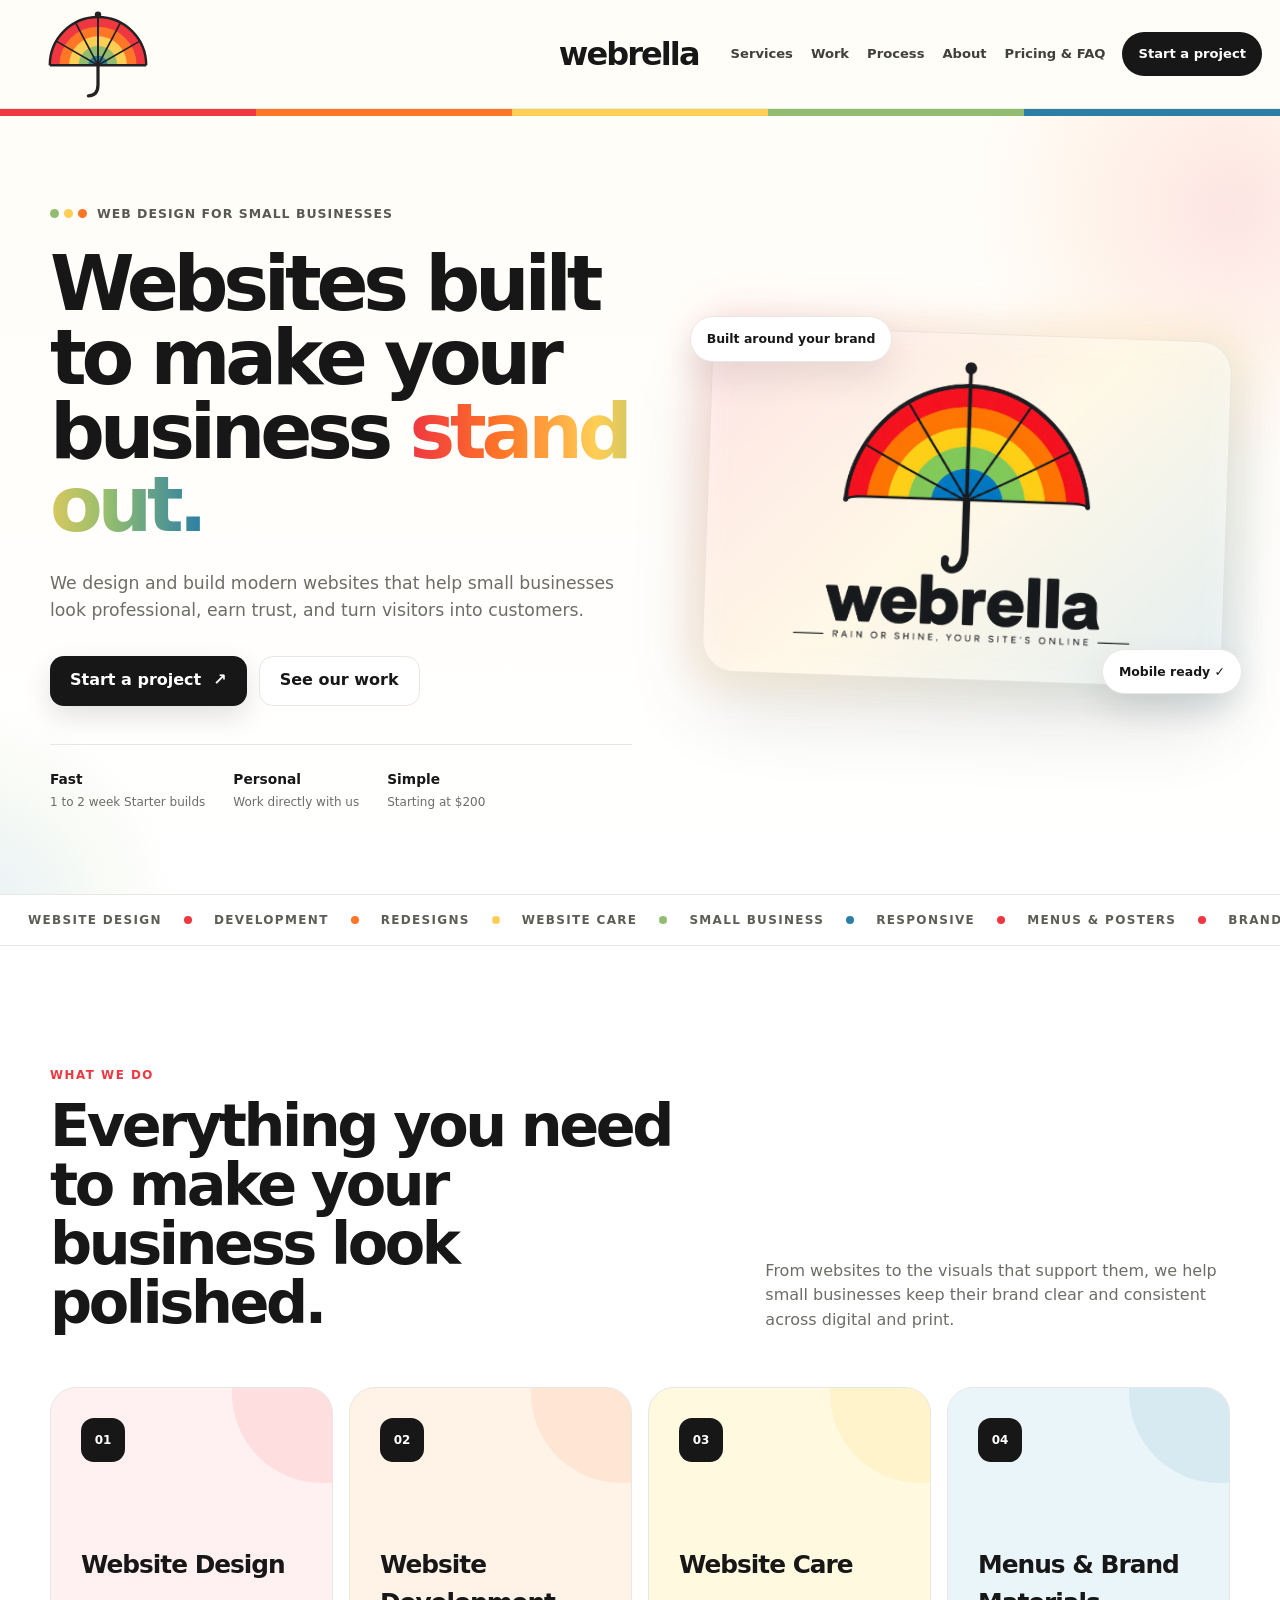
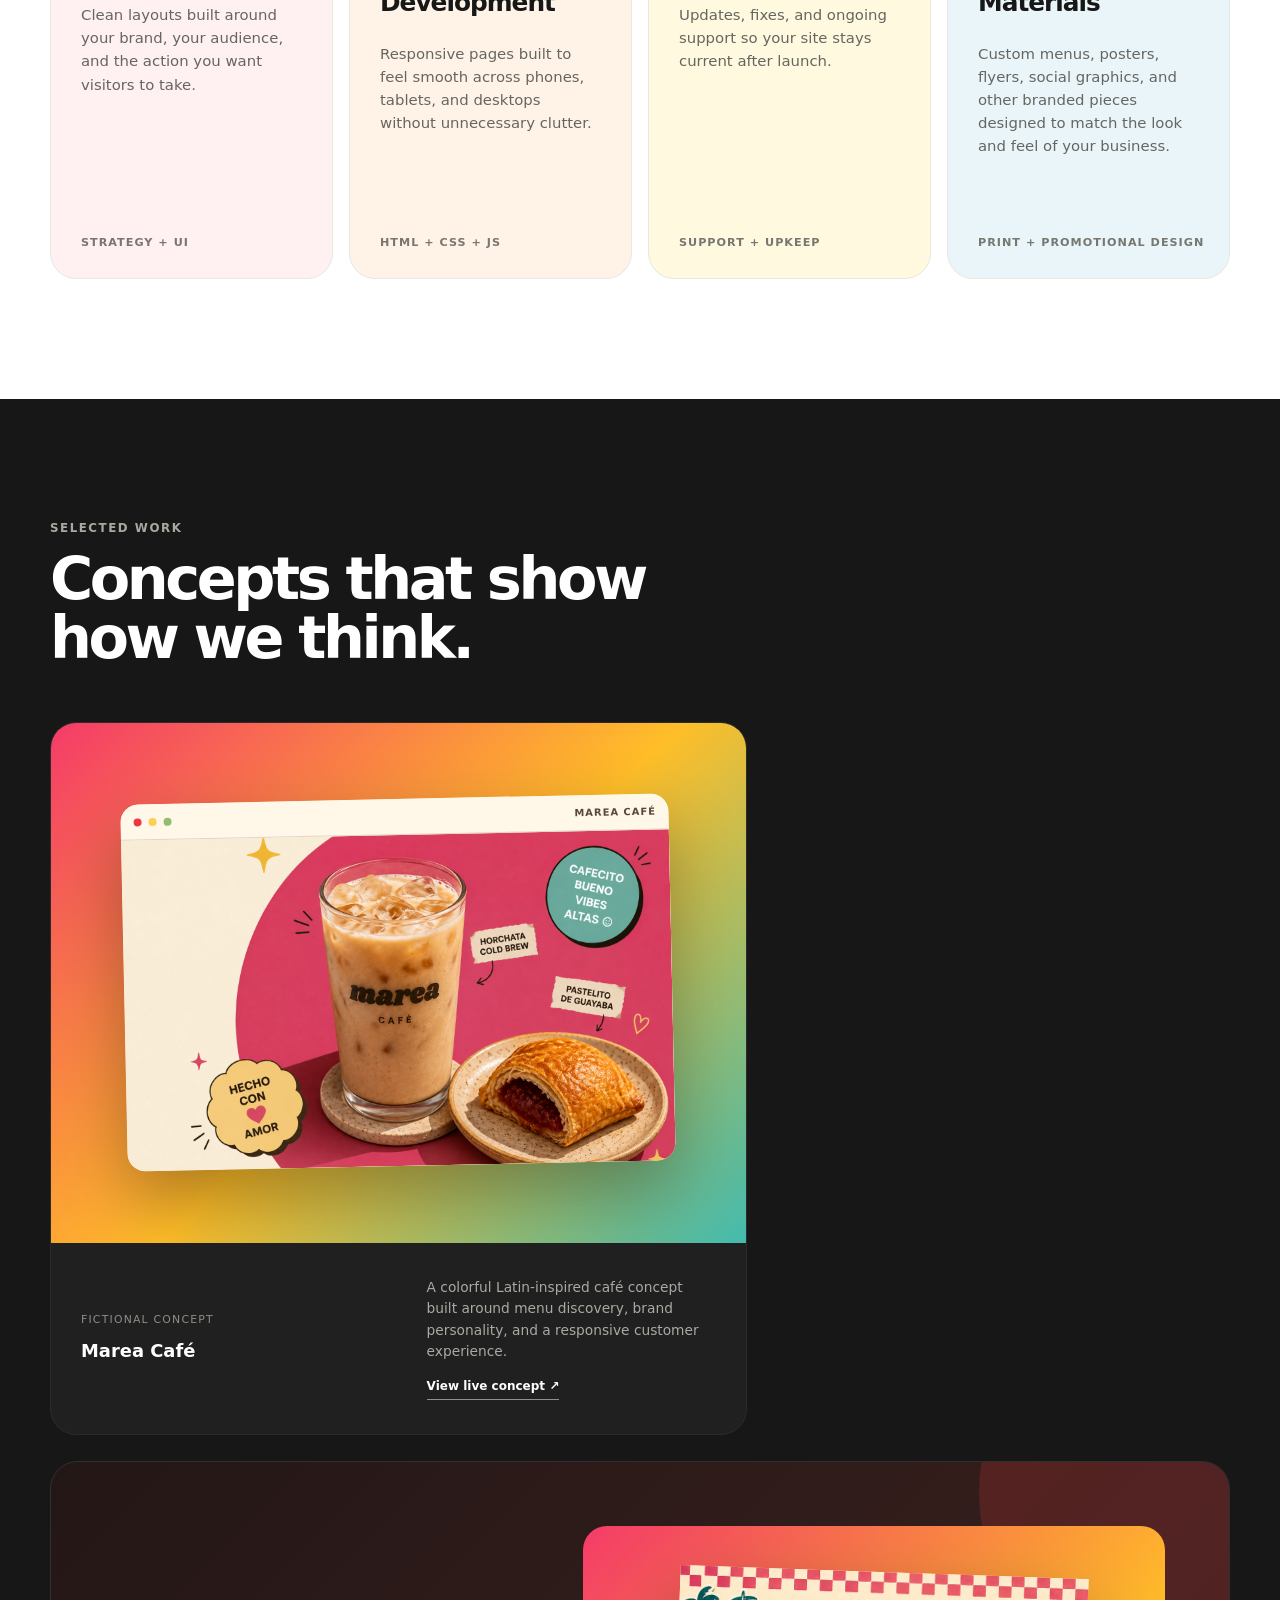
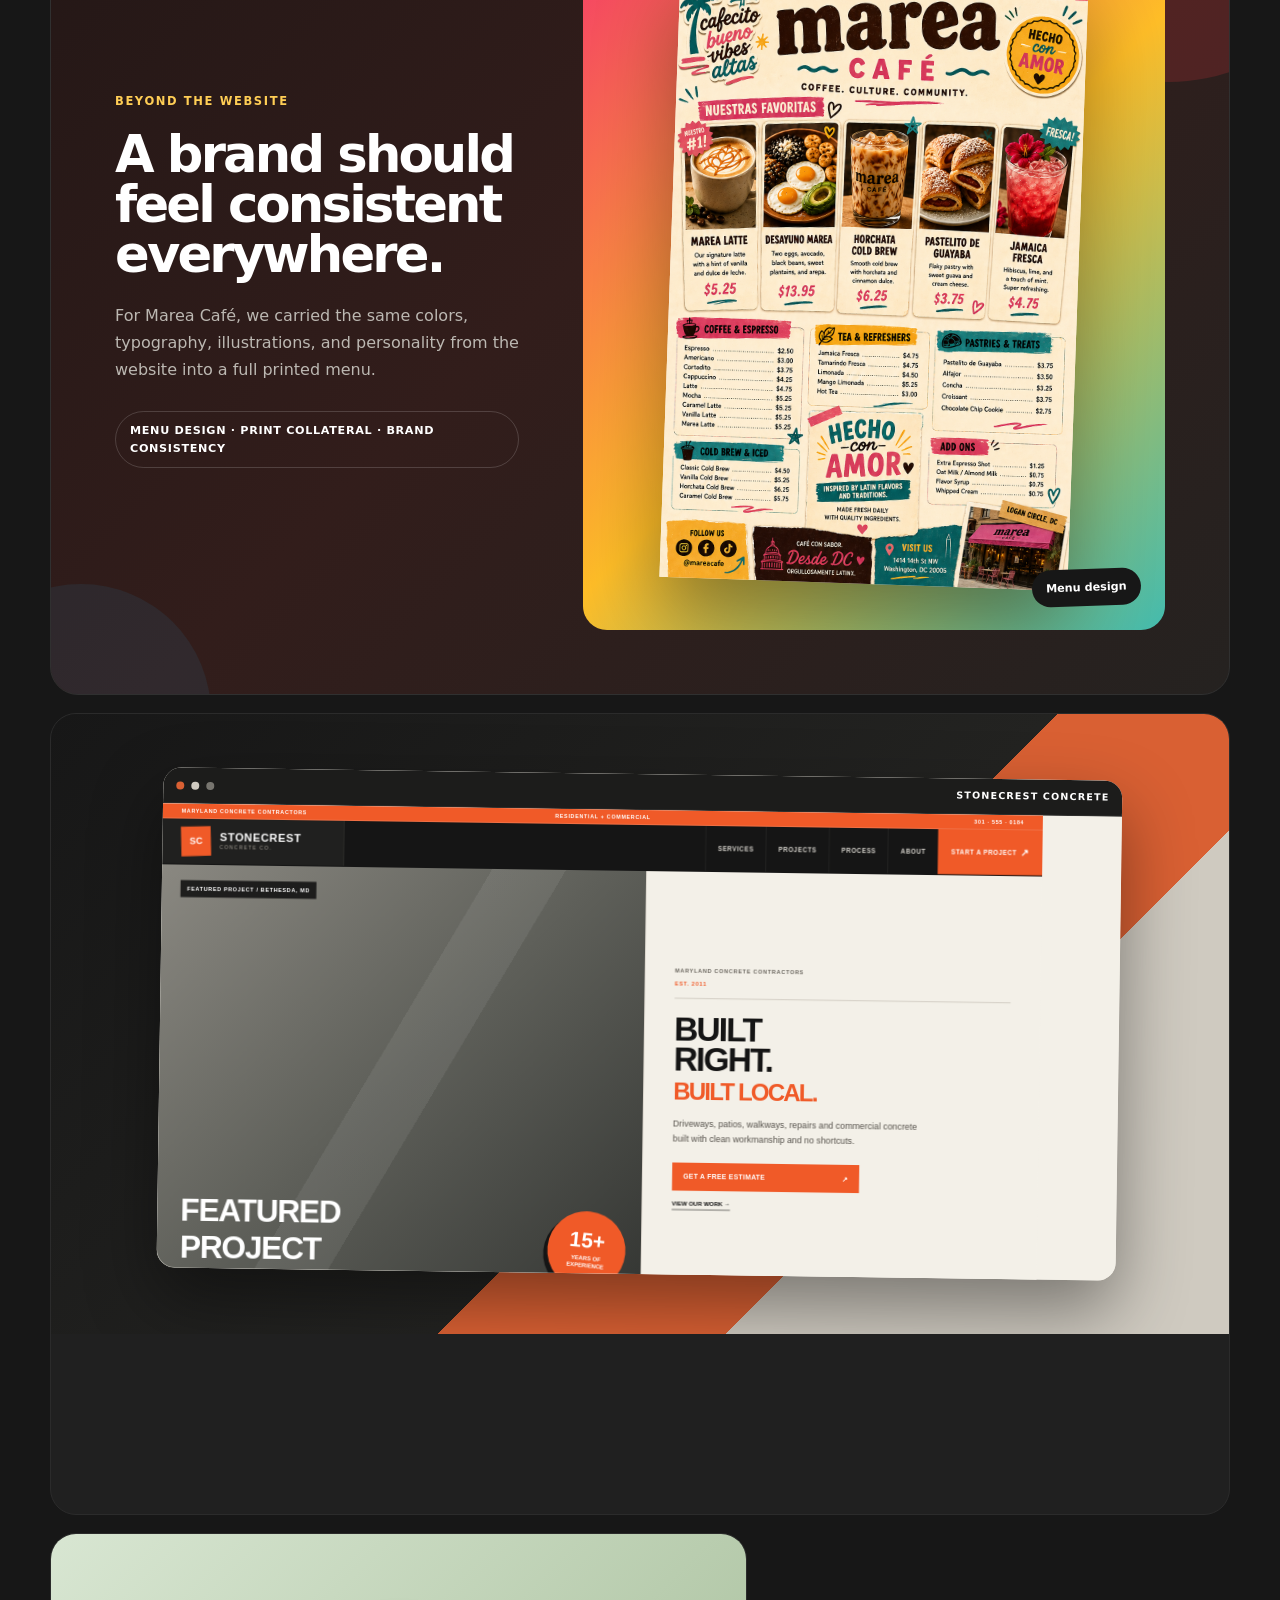
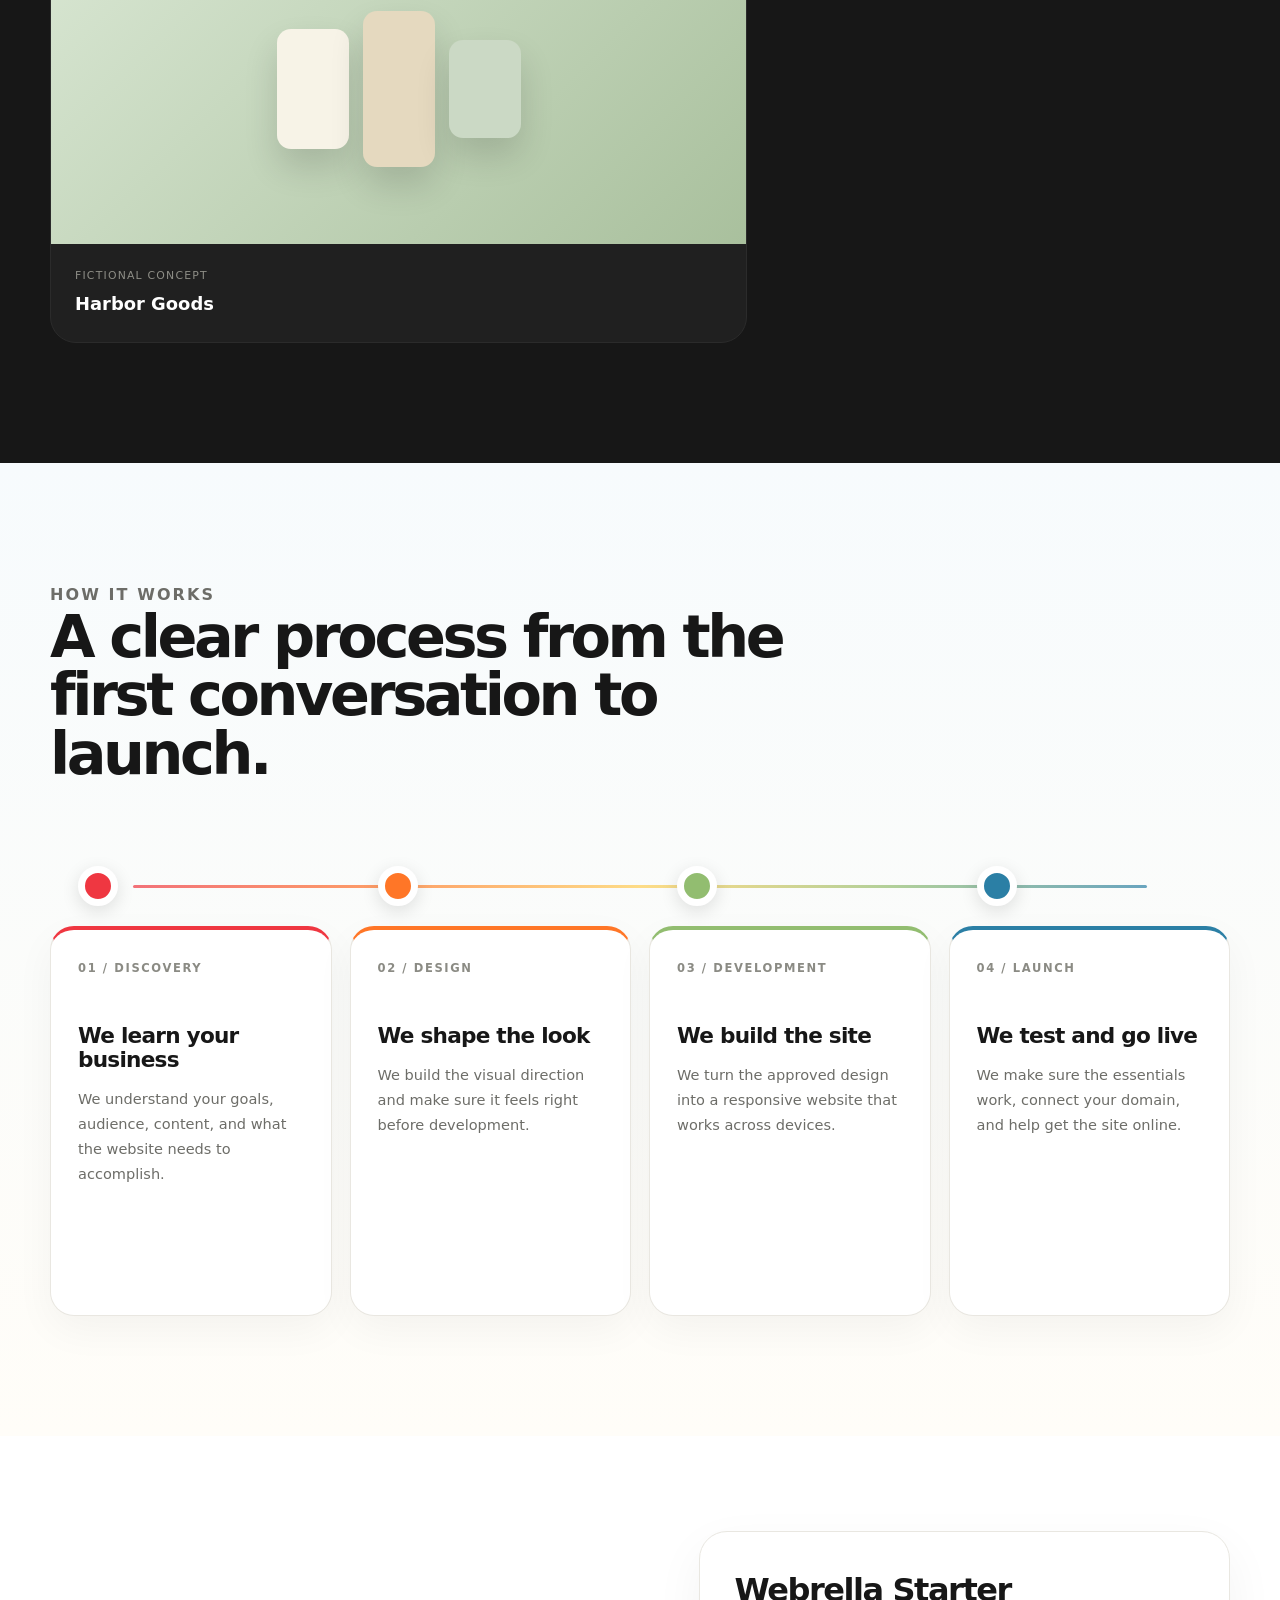
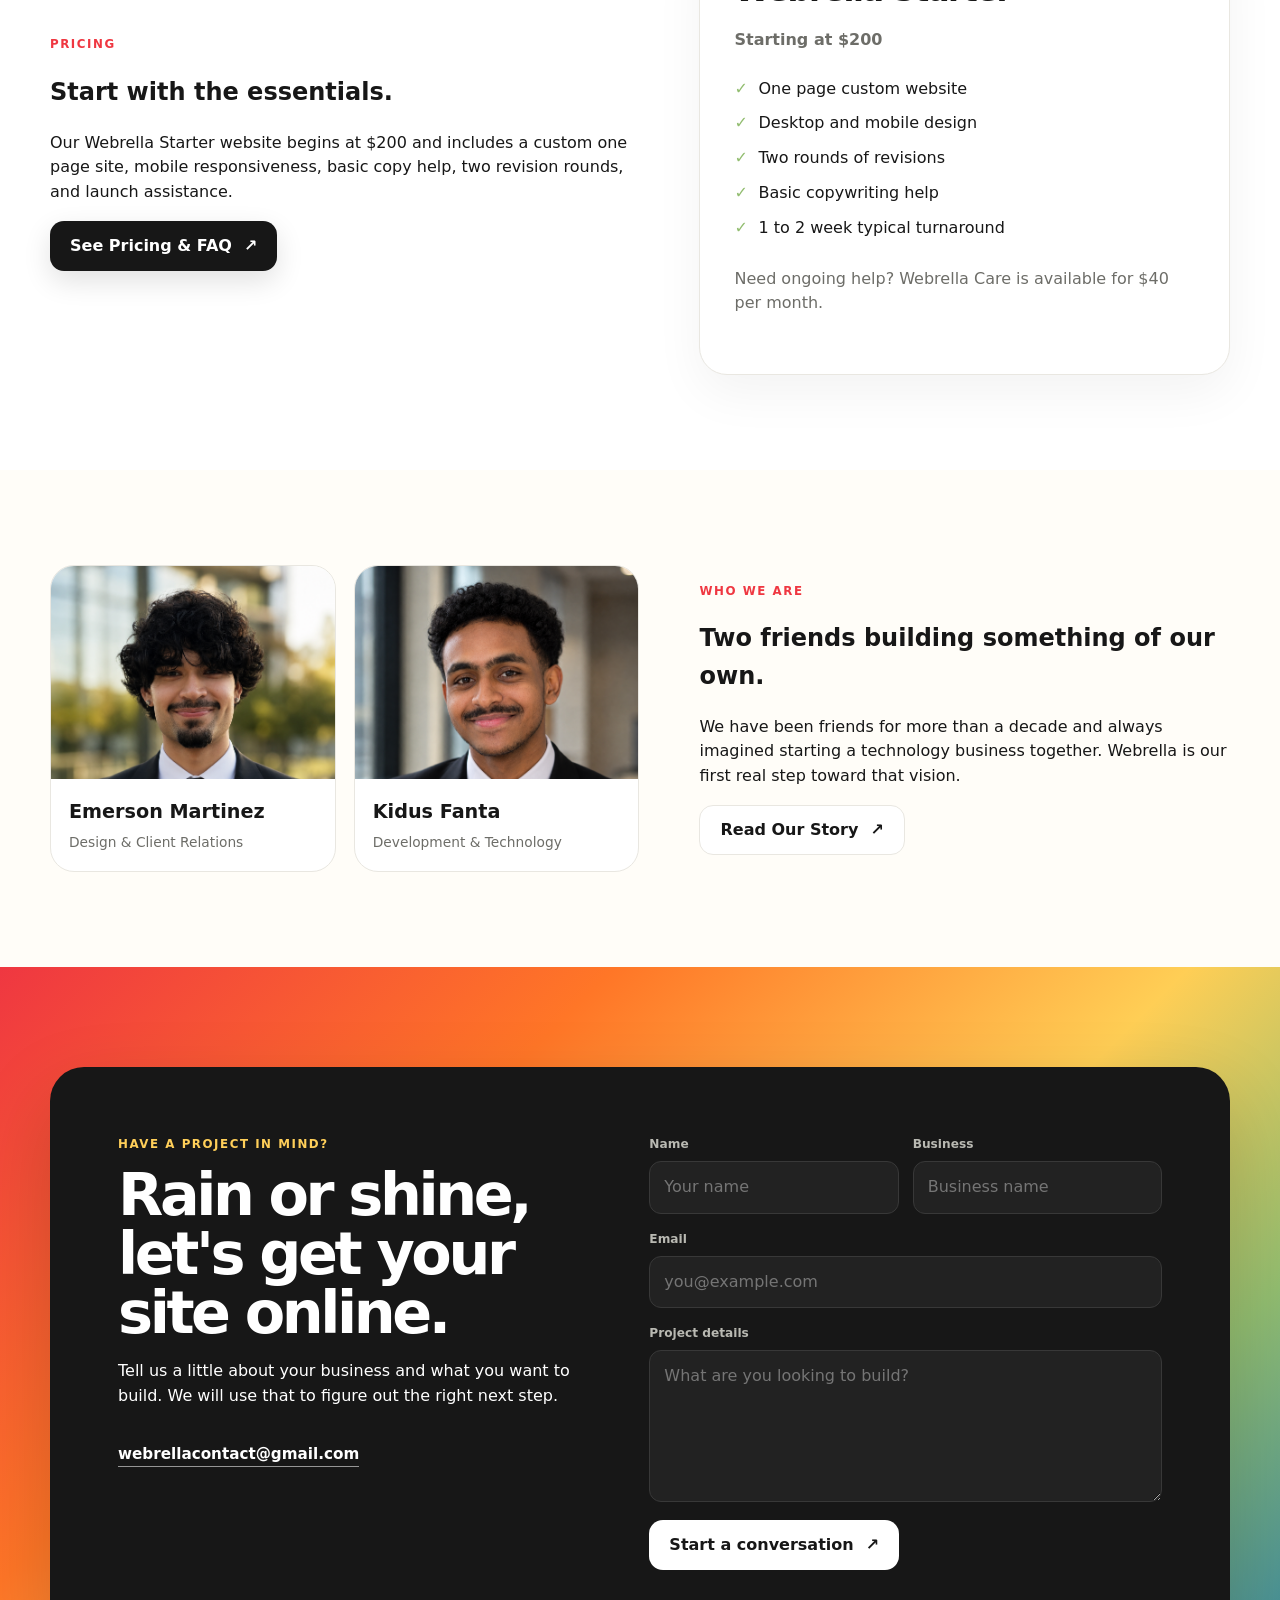
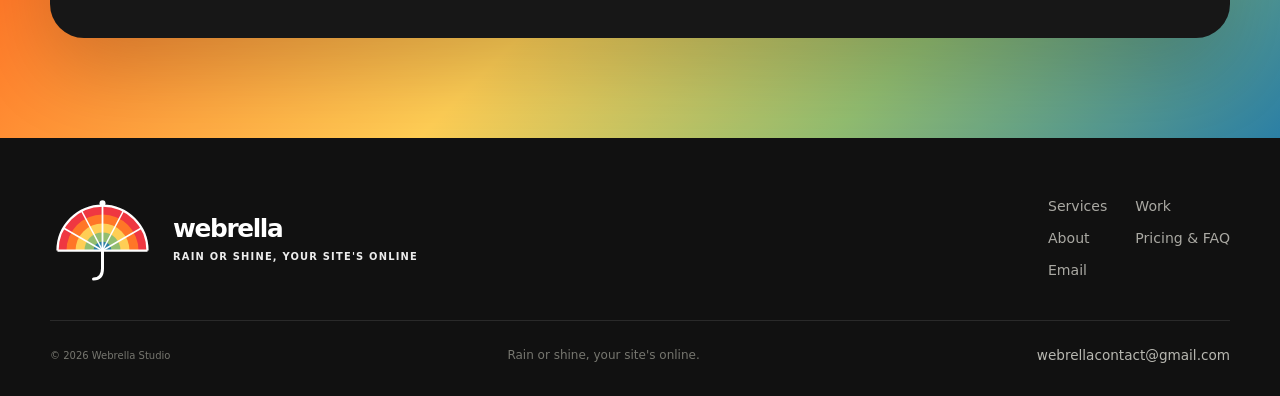
==== commit 69aa83e7: "Trigger Webrella Pages redeploy and refresh portfolio assets" ====
--- a/index.html
+++ b/index.html
@@ -1 +1 @@
-<!doctype html><html lang="en"><head><meta charset="utf-8"><meta name="viewport" content="width=device-width,initial-scale=1"><meta name="description" content="Webrella Studio builds modern, responsive websites for small businesses."><title>Webrella Studio | Rain or Shine, Your Site's Online</title><link rel="stylesheet" href="css/style.css"><link rel="stylesheet" href="css/process.css"><link rel="stylesheet" href="css/pages.css"><style>.header-inner{min-height:108px}.brand{width:180px;height:92px;overflow:visible;flex:0 0 180px;display:flex;align-items:center}.header-mark{display:block;width:160px;height:90px;overflow:visible}.footer-mark{display:flex;align-items:center;gap:18px}.footer-umbrella{display:block;width:105px;height:88px;flex:0 0 105px;overflow:visible}.footer-wordmark{display:flex;flex-direction:column;line-height:1}.footer-wordmark strong{color:#fff!important;font-size:1.55rem;font-weight:900;letter-spacing:-.055em}.footer-wordmark span{margin-top:5px;color:#fff!important;font-size:.62rem;font-weight:850;letter-spacing:.12em;white-space:nowrap}.contact-email{display:inline-block;margin-top:18px;color:#fff;font-weight:800;text-decoration:none;border-bottom:1px solid rgba(255,255,255,.55)}.stonecrest-link{display:block;height:100%;text-decoration:none;color:inherit}.stonecrest-visual{position:relative;display:flex!important;align-items:flex-end!important;min-height:360px!important;padding:34px!important;overflow:hidden;background:#20201f!important}.stonecrest-visual:before{content:"";position:absolute;inset:0;background:linear-gradient(135deg,transparent 0 55%,rgba(232,92,30,.92) 55% 70%,#c8c3b8 70% 100%)}.stonecrest-visual:after{content:"";position:absolute;left:34px;top:34px;width:110px;height:8px;background:#e85c1e}.stonecrest-mark{position:relative;z-index:2;color:#fff}.stonecrest-mark small{display:block;margin-bottom:10px;font-size:.72rem;font-weight:800;letter-spacing:.16em;text-transform:uppercase;color:#e85c1e}.stonecrest-mark strong{display:block;font-size:clamp(2rem,4vw,3.6rem);line-height:.86;letter-spacing:-.055em;text-transform:uppercase}.stonecrest-meta{display:flex!important;justify-content:space-between!important;align-items:flex-end!important;gap:18px}.stonecrest-meta a{color:#fff;text-decoration:none;font-size:.74rem;font-weight:850;border-bottom:1px solid rgba(255,255,255,.45);padding-bottom:3px}.stonecrest-meta a:hover{color:#ff7a32;border-color:#ff7a32}@media(max-width:720px){.header-inner{min-height:96px}.brand{width:145px;height:82px;flex-basis:145px}.header-mark{width:135px;height:80px}.site-nav{top:96px!important}.footer-mark{gap:13px}.footer-umbrella{width:88px;height:76px;flex-basis:88px}.footer-wordmark strong{font-size:1.25rem}.footer-wordmark span{font-size:.5rem;white-space:normal}.stonecrest-meta{align-items:flex-start!important;flex-direction:column!important}}</style></head><body><header class="site-header"><div class="container header-inner"><a class="brand" href="#top" aria-label="Webrella Studio home"><svg class="header-mark" viewBox="0 0 140 112" role="img" aria-label="Webrella umbrella logo"><path d="M10 70 A60 60 0 0 1 130 70 Z" fill="#ef3741"/><path d="M22 70 A48 48 0 0 1 118 70 Z" fill="#ff7627"/><path d="M34 70 A36 36 0 0 1 106 70 Z" fill="#ffce55"/><path d="M46 70 A24 24 0 0 1 94 70 Z" fill="#92bd70"/><path d="M58 70 A12 12 0 0 1 82 70 Z" fill="#2b7fa5"/><path d="M10 70 A60 60 0 0 1 130 70" fill="none" stroke="#222" stroke-width="3"/><line x1="70" y1="70" x2="70" y2="10" stroke="#222" stroke-width="2.4"/><line x1="70" y1="70" x2="42" y2="17" stroke="#222" stroke-width="2.1"/><line x1="70" y1="70" x2="98" y2="17" stroke="#222" stroke-width="2.1"/><line x1="70" y1="70" x2="18" y2="40" stroke="#222" stroke-width="2.1"/><line x1="70" y1="70" x2="122" y2="40" stroke="#222" stroke-width="2.1"/><line x1="10" y1="70" x2="130" y2="70" stroke="#222" stroke-width="3"/><circle cx="70" cy="7" r="4" fill="#222"/><path d="M70 70 V94 C70 104 66 108 58 108" fill="none" stroke="#222" stroke-width="4" stroke-linecap="round"/></svg></a><button class="nav-toggle" aria-controls="primary-navigation" aria-expanded="false" aria-label="Toggle navigation"><span class="hamburger"></span></button><nav id="primary-navigation" class="site-nav" aria-label="Primary navigation"><ul><li><a href="#services">Services</a></li><li><a href="#work">Work</a></li><li><a href="#process">Process</a></li><li><a href="about.html">About</a></li><li><a href="pricing.html">Pricing & FAQ</a></li><li><a class="nav-cta" href="#contact">Start a project</a></li></ul></nav></div></header><main id="top"><section class="hero"><div class="hero-rainbow-band"></div><div class="container hero-grid"><div class="hero-copy"><p class="eyebrow"><span></span> Web design for small businesses</p><h1>Websites built to make your business <em>stand out.</em></h1><p class="hero-lead">We design and build modern websites that help small businesses look professional, earn trust, and turn visitors into customers.</p><div class="hero-actions"><a class="btn btn-dark" href="#contact">Start a project <span>↗</span></a><a class="btn btn-ghost" href="#work">See our work</a></div><div class="hero-proof"><div><strong>Fast</strong><span>1 to 2 week Starter builds</span></div><div><strong>Personal</strong><span>Work directly with us</span></div><div><strong>Simple</strong><span>Starting at $200</span></div></div></div><div class="hero-art"><div class="logo-panel"><img src="ChatGPT%20Image%20Aug%2010,%202026,%2011_04_26%20AM.png" alt="Webrella Studio logo"></div><div class="floating-chip chip-one">Built around your brand</div><div class="floating-chip chip-two">Mobile ready ✓</div></div></div></section><section class="marquee"><div class="marquee-track"><span>Website Design</span><i></i><span>Development</span><i></i><span>Redesigns</span><i></i><span>Website Care</span><i></i><span>Small Business</span><i></i><span>Responsive</span></div></section><section id="services" class="section services-section"><div class="container"><div class="section-heading split-heading"><div><p class="section-kicker">What we do</p><h2>Everything you need to look good online.</h2></div><p>We focus on straightforward websites for small businesses, with room to grow as your needs become more advanced.</p></div><div class="services-grid"><article class="service-card red-card"><div class="service-icon">01</div><h3>Website Design</h3><p>Clean layouts built around your brand, your audience, and the action you want visitors to take.</p><span class="service-tag">Strategy + UI</span></article><article class="service-card orange-card"><div class="service-icon">02</div><h3>Website Development</h3><p>Responsive pages built to feel smooth across phones, tablets, and desktops without unnecessary clutter.</p><span class="service-tag">HTML + CSS + JS</span></article><article class="service-card yellow-card"><div class="service-icon">03</div><h3>Website Care</h3><p>Updates, fixes, and ongoing support so your site stays current after launch.</p><span class="service-tag">Support + upkeep</span></article></div></div></section><section id="work" class="section work-section"><div class="container"><div class="section-heading work-heading"><div><p class="section-kicker green-text">Selected work</p><h2>Concepts that show how we think.</h2></div></div><div class="project-grid"><article class="project-card project-wide"><div class="project-visual bloom-visual"><div class="browser-frame"><div class="browser-dots"><span></span><span></span><span></span></div><div class="mock-site cafe-site"><div class="mock-nav"></div><div class="mock-copy big"></div><div class="mock-copy"></div><div class="mock-button"></div></div></div></div><div class="project-meta"><div><span>Fictional concept</span><h3>Bloom Café</h3></div><p>Warm, welcoming restaurant presence built around menu discovery and reservations.</p></div></article><article class="project-card"><a class="stonecrest-link" href="stonecrest/" target="_blank" rel="noopener" aria-label="Open Stonecrest Concrete concept website"><div class="project-visual stonecrest-visual"><div class="stonecrest-mark"><small>Concrete Co.</small><strong>Stonecrest</strong></div></div></a><div class="project-meta compact stonecrest-meta"><div><span>Fictional concept</span><h3>Stonecrest Concrete</h3></div><a href="stonecrest/" target="_blank" rel="noopener">View live concept ↗</a></div></article><article class="project-card"><div class="project-visual harbor-visual"><div class="product-tile p1"></div><div class="product-tile p2"></div><div class="product-tile p3"></div></div><div class="project-meta compact"><div><span>Fictional concept</span><h3>Harbor Goods</h3></div></div></article></div></div></section><section id="process" class="section process-section"><div class="container"><div class="section-heading process-heading"><p class="section-kicker blue-text">How it works</p><h2>A clear process from the first conversation to launch.</h2></div><div class="process-timeline"><article class="process-step"><span class="process-node"></span><div class="process-card-detailed"><span class="process-number">01 / DISCOVERY</span><h3>We learn your business</h3><p>We understand your goals, audience, content, and what the website needs to accomplish.</p></div></article><article class="process-step"><span class="process-node"></span><div class="process-card-detailed"><span class="process-number">02 / DESIGN</span><h3>We shape the look</h3><p>We build the visual direction and make sure it feels right before development.</p></div></article><article class="process-step"><span class="process-node"></span><div class="process-card-detailed"><span class="process-number">03 / DEVELOPMENT</span><h3>We build the site</h3><p>We turn the approved design into a responsive website that works across devices.</p></div></article><article class="process-step"><span class="process-node"></span><div class="process-card-detailed"><span class="process-number">04 / LAUNCH</span><h3>We test and go live</h3><p>We make sure the essentials work, connect your domain, and help get the site online.</p></div></article></div></div></section><section class="home-preview alt"><div class="container preview-grid"><div><p class="section-kicker">Pricing</p><h2>Start with the essentials.</h2><p>Our Webrella Starter website begins at $200 and includes a custom one page site, mobile responsiveness, basic copy help, two revision rounds, and launch assistance.</p><a class="btn btn-dark" href="pricing.html">See Pricing & FAQ <span>↗</span></a></div><div class="preview-card"><h3>Webrella Starter</h3><p><strong>Starting at $200</strong></p><ul class="preview-list"><li>One page custom website</li><li>Desktop and mobile design</li><li>Two rounds of revisions</li><li>Basic copywriting help</li><li>1 to 2 week typical turnaround</li></ul><p>Need ongoing help? Webrella Care is available for $40 per month.</p></div></div></section><section class="home-preview"><div class="container preview-grid"><div class="mini-founders"><article class="mini-founder"><img src="ChatGPT%20Image%20Jul%2017,%202026,%2002_21_22%20PM.png" alt="Emerson Martinez"><div><h3>Emerson Martinez</h3><p>Design & Client Relations</p></div></article><article class="mini-founder"><img src="ChatGPT%20Image%20Aug%2010,%202026,%2001_30_33%20PM.png" alt="Kidus Fanta"><div><h3>Kidus Fanta</h3><p>Development & Technology</p></div></article></div><div><p class="section-kicker">Who we are</p><h2>Two friends building something of our own.</h2><p>We have been friends for more than a decade and always imagined starting a technology business together. Webrella is our first real step toward that vision.</p><a class="btn btn-ghost" href="about.html">Read Our Story <span>↗</span></a></div></div></section><section id="contact" class="contact-section"><div class="container contact-shell"><div class="contact-copy"><p class="section-kicker contact-kicker">Have a project in mind?</p><h2>Rain or shine, let's get your site online.</h2><p>Tell us a little about your business and what you want to build. We will use that to figure out the right next step.</p><a class="contact-email" href="mailto:webrellacontact@gmail.com">webrellacontact@gmail.com</a></div><form class="contact-form" action="https://formspree.io/f/myegeqbb" method="post"><input type="hidden" name="_subject" value="New Webrella project inquiry"><div class="form-grid"><div class="form-row"><label for="name">Name</label><input id="name" name="name" type="text" placeholder="Your name" required></div><div class="form-row"><label for="company">Business</label><input id="company" name="company" type="text" placeholder="Business name"></div></div><div class="form-row"><label for="email">Email</label><input id="email" name="email" type="email" placeholder="you@example.com" required></div><div class="form-row"><label for="message">Project details</label><textarea id="message" name="message" rows="5" placeholder="What are you looking to build?" required></textarea></div><div class="form-actions"><button class="btn btn-light" type="submit">Start a conversation <span>↗</span></button></div></form></div></section></main><footer class="site-footer"><div class="container footer-grid"><div class="footer-branding"><div class="footer-mark"><span class="footer-umbrella"><svg viewBox="0 0 140 112" width="105" height="88" aria-hidden="true"><path d="M10 70 A60 60 0 0 1 130 70 Z" fill="#ef3741"/><path d="M22 70 A48 48 0 0 1 118 70 Z" fill="#ff7627"/><path d="M34 70 A36 36 0 0 1 106 70 Z" fill="#ffce55"/><path d="M46 70 A24 24 0 0 1 94 70 Z" fill="#92bd70"/><path d="M58 70 A12 12 0 0 1 82 70 Z" fill="#2b7fa5"/><path d="M10 70 A60 60 0 0 1 130 70" fill="none" stroke="#fff" stroke-width="3"/><line x1="70" y1="70" x2="70" y2="10" stroke="#fff" stroke-width="2.4"/><line x1="70" y1="70" x2="42" y2="17" stroke="#fff" stroke-width="2.1"/><line x1="70" y1="70" x2="98" y2="17" stroke="#fff" stroke-width="2.1"/><line x1="70" y1="70" x2="18" y2="40" stroke="#fff" stroke-width="2.1"/><line x1="70" y1="70" x2="122" y2="40" stroke="#fff" stroke-width="2.1"/><line x1="10" y1="70" x2="130" y2="70" stroke="#fff" stroke-width="3"/><circle cx="70" cy="7" r="4" fill="#fff"/><path d="M70 70 V94 C70 104 66 108 58 108" fill="none" stroke="#fff" stroke-width="4" stroke-linecap="round"/></svg></span><div class="footer-wordmark"><strong>webrella</strong><span>RAIN OR SHINE, YOUR SITE'S ONLINE</span></div></div></div><div class="footer-links"><a href="#services">Services</a><a href="#work">Work</a><a href="about.html">About</a><a href="pricing.html">Pricing & FAQ</a><a href="mailto:webrellacontact@gmail.com">Email</a></div><div class="footer-bottom"><small>&copy; <span id="year"></span> Webrella Studio</small><span>Rain or shine, your site's online.</span></div></div></footer><script src="js/script.js"></script></body></html>+<!doctype html><html lang="en"><head><meta charset="utf-8"><meta name="viewport" content="width=device-width,initial-scale=1"><meta name="description" content="Webrella Studio builds modern, responsive websites for small businesses."><title>Webrella Studio | Rain or Shine, Your Site's Online</title><link rel="stylesheet" href="css/style.css?v=20260811-2"><link rel="stylesheet" href="css/process.css?v=20260811-2"><link rel="stylesheet" href="css/pages.css?v=20260811-2"><style>.header-inner{min-height:108px}.brand{width:180px;height:92px;overflow:visible;flex:0 0 180px;display:flex;align-items:center}.header-mark{display:block;width:160px;height:90px;overflow:visible}.footer-mark{display:flex;align-items:center;gap:18px}.footer-umbrella{display:block;width:105px;height:88px;flex:0 0 105px;overflow:visible}.footer-wordmark{display:flex;flex-direction:column;line-height:1}.footer-wordmark strong{color:#fff!important;font-size:1.55rem;font-weight:900;letter-spacing:-.055em}.footer-wordmark span{margin-top:5px;color:#fff!important;font-size:.62rem;font-weight:850;letter-spacing:.12em;white-space:nowrap}.contact-email{display:inline-block;margin-top:18px;color:#fff;font-weight:800;text-decoration:none;border-bottom:1px solid rgba(255,255,255,.55)}.stonecrest-link{display:block;height:100%;text-decoration:none;color:inherit}.stonecrest-visual{position:relative;display:flex!important;align-items:flex-end!important;min-height:360px!important;padding:34px!important;overflow:hidden;background:#20201f!important}.stonecrest-visual:before{content:"";position:absolute;inset:0;background:linear-gradient(135deg,transparent 0 55%,rgba(232,92,30,.92) 55% 70%,#c8c3b8 70% 100%)}.stonecrest-visual:after{content:"";position:absolute;left:34px;top:34px;width:110px;height:8px;background:#e85c1e}.stonecrest-mark{position:relative;z-index:2;color:#fff}.stonecrest-mark small{display:block;margin-bottom:10px;font-size:.72rem;font-weight:800;letter-spacing:.16em;text-transform:uppercase;color:#e85c1e}.stonecrest-mark strong{display:block;font-size:clamp(2rem,4vw,3.6rem);line-height:.86;letter-spacing:-.055em;text-transform:uppercase}.stonecrest-meta{display:flex!important;justify-content:space-between!important;align-items:flex-end!important;gap:18px}.stonecrest-meta a{color:#fff;text-decoration:none;font-size:.74rem;font-weight:850;border-bottom:1px solid rgba(255,255,255,.45);padding-bottom:3px}.stonecrest-meta a:hover{color:#ff7a32;border-color:#ff7a32}@media(max-width:720px){.header-inner{min-height:96px}.brand{width:145px;height:82px;flex-basis:145px}.header-mark{width:135px;height:80px}.site-nav{top:96px!important}.footer-mark{gap:13px}.footer-umbrella{width:88px;height:76px;flex-basis:88px}.footer-wordmark strong{font-size:1.25rem}.footer-wordmark span{font-size:.5rem;white-space:normal}.stonecrest-meta{align-items:flex-start!important;flex-direction:column!important}}</style></head><body><header class="site-header"><div class="container header-inner"><a class="brand" href="#top" aria-label="Webrella Studio home"><svg class="header-mark" viewBox="0 0 140 112" role="img" aria-label="Webrella umbrella logo"><path d="M10 70 A60 60 0 0 1 130 70 Z" fill="#ef3741"/><path d="M22 70 A48 48 0 0 1 118 70 Z" fill="#ff7627"/><path d="M34 70 A36 36 0 0 1 106 70 Z" fill="#ffce55"/><path d="M46 70 A24 24 0 0 1 94 70 Z" fill="#92bd70"/><path d="M58 70 A12 12 0 0 1 82 70 Z" fill="#2b7fa5"/><path d="M10 70 A60 60 0 0 1 130 70" fill="none" stroke="#222" stroke-width="3"/><line x1="70" y1="70" x2="70" y2="10" stroke="#222" stroke-width="2.4"/><line x1="70" y1="70" x2="42" y2="17" stroke="#222" stroke-width="2.1"/><line x1="70" y1="70" x2="98" y2="17" stroke="#222" stroke-width="2.1"/><line x1="70" y1="70" x2="18" y2="40" stroke="#222" stroke-width="2.1"/><line x1="70" y1="70" x2="122" y2="40" stroke="#222" stroke-width="2.1"/><line x1="10" y1="70" x2="130" y2="70" stroke="#222" stroke-width="3"/><circle cx="70" cy="7" r="4" fill="#222"/><path d="M70 70 V94 C70 104 66 108 58 108" fill="none" stroke="#222" stroke-width="4" stroke-linecap="round"/></svg></a><button class="nav-toggle" aria-controls="primary-navigation" aria-expanded="false" aria-label="Toggle navigation"><span class="hamburger"></span></button><nav id="primary-navigation" class="site-nav" aria-label="Primary navigation"><ul><li><a href="#services">Services</a></li><li><a href="#work">Work</a></li><li><a href="#process">Process</a></li><li><a href="about.html">About</a></li><li><a href="pricing.html">Pricing & FAQ</a></li><li><a class="nav-cta" href="#contact">Start a project</a></li></ul></nav></div></header><main id="top"><section class="hero"><div class="hero-rainbow-band"></div><div class="container hero-grid"><div class="hero-copy"><p class="eyebrow"><span></span> Web design for small businesses</p><h1>Websites built to make your business <em>stand out.</em></h1><p class="hero-lead">We design and build modern websites that help small businesses look professional, earn trust, and turn visitors into customers.</p><div class="hero-actions"><a class="btn btn-dark" href="#contact">Start a project <span>↗</span></a><a class="btn btn-ghost" href="#work">See our work</a></div><div class="hero-proof"><div><strong>Fast</strong><span>1 to 2 week Starter builds</span></div><div><strong>Personal</strong><span>Work directly with us</span></div><div><strong>Simple</strong><span>Starting at $200</span></div></div></div><div class="hero-art"><div class="logo-panel"><img src="ChatGPT%20Image%20Aug%2010,%202026,%2011_04_26%20AM.png" alt="Webrella Studio logo"></div><div class="floating-chip chip-one">Built around your brand</div><div class="floating-chip chip-two">Mobile ready ✓</div></div></div></section><section class="marquee"><div class="marquee-track"><span>Website Design</span><i></i><span>Development</span><i></i><span>Redesigns</span><i></i><span>Website Care</span><i></i><span>Small Business</span><i></i><span>Responsive</span></div></section><section id="services" class="section services-section"><div class="container"><div class="section-heading split-heading"><div><p class="section-kicker">What we do</p><h2>Everything you need to look good online.</h2></div><p>We focus on straightforward websites for small businesses, with room to grow as your needs become more advanced.</p></div><div class="services-grid"><article class="service-card red-card"><div class="service-icon">01</div><h3>Website Design</h3><p>Clean layouts built around your brand, your audience, and the action you want visitors to take.</p><span class="service-tag">Strategy + UI</span></article><article class="service-card orange-card"><div class="service-icon">02</div><h3>Website Development</h3><p>Responsive pages built to feel smooth across phones, tablets, and desktops without unnecessary clutter.</p><span class="service-tag">HTML + CSS + JS</span></article><article class="service-card yellow-card"><div class="service-icon">03</div><h3>Website Care</h3><p>Updates, fixes, and ongoing support so your site stays current after launch.</p><span class="service-tag">Support + upkeep</span></article></div></div></section><section id="work" class="section work-section"><div class="container"><div class="section-heading work-heading"><div><p class="section-kicker green-text">Selected work</p><h2>Concepts that show how we think.</h2></div></div><div class="project-grid"><article class="project-card project-wide"><div class="project-visual bloom-visual"><div class="browser-frame"><div class="browser-dots"><span></span><span></span><span></span></div><div class="mock-site cafe-site"><div class="mock-nav"></div><div class="mock-copy big"></div><div class="mock-copy"></div><div class="mock-button"></div></div></div></div><div class="project-meta"><div><span>Fictional concept</span><h3>Bloom Café</h3></div><p>Warm, welcoming restaurant presence built around menu discovery and reservations.</p></div></article><article class="project-card"><a class="stonecrest-link" href="stonecrest/" target="_blank" rel="noopener" aria-label="Open Stonecrest Concrete concept website"><div class="project-visual stonecrest-visual"><div class="stonecrest-mark"><small>Concrete Co.</small><strong>Stonecrest</strong></div></div></a><div class="project-meta compact stonecrest-meta"><div><span>Fictional concept</span><h3>Stonecrest Concrete</h3></div><a href="stonecrest/" target="_blank" rel="noopener">View live concept ↗</a></div></article><article class="project-card"><div class="project-visual harbor-visual"><div class="product-tile p1"></div><div class="product-tile p2"></div><div class="product-tile p3"></div></div><div class="project-meta compact"><div><span>Fictional concept</span><h3>Harbor Goods</h3></div></div></article></div></div></section><section id="process" class="section process-section"><div class="container"><div class="section-heading process-heading"><p class="section-kicker blue-text">How it works</p><h2>A clear process from the first conversation to launch.</h2></div><div class="process-timeline"><article class="process-step"><span class="process-node"></span><div class="process-card-detailed"><span class="process-number">01 / DISCOVERY</span><h3>We learn your business</h3><p>We understand your goals, audience, content, and what the website needs to accomplish.</p></div></article><article class="process-step"><span class="process-node"></span><div class="process-card-detailed"><span class="process-number">02 / DESIGN</span><h3>We shape the look</h3><p>We build the visual direction and make sure it feels right before development.</p></div></article><article class="process-step"><span class="process-node"></span><div class="process-card-detailed"><span class="process-number">03 / DEVELOPMENT</span><h3>We build the site</h3><p>We turn the approved design into a responsive website that works across devices.</p></div></article><article class="process-step"><span class="process-node"></span><div class="process-card-detailed"><span class="process-number">04 / LAUNCH</span><h3>We test and go live</h3><p>We make sure the essentials work, connect your domain, and help get the site online.</p></div></article></div></div></section><section class="home-preview alt"><div class="container preview-grid"><div><p class="section-kicker">Pricing</p><h2>Start with the essentials.</h2><p>Our Webrella Starter website begins at $200 and includes a custom one page site, mobile responsiveness, basic copy help, two revision rounds, and launch assistance.</p><a class="btn btn-dark" href="pricing.html">See Pricing & FAQ <span>↗</span></a></div><div class="preview-card"><h3>Webrella Starter</h3><p><strong>Starting at $200</strong></p><ul class="preview-list"><li>One page custom website</li><li>Desktop and mobile design</li><li>Two rounds of revisions</li><li>Basic copywriting help</li><li>1 to 2 week typical turnaround</li></ul><p>Need ongoing help? Webrella Care is available for $40 per month.</p></div></div></section><section class="home-preview"><div class="container preview-grid"><div class="mini-founders"><article class="mini-founder"><img src="ChatGPT%20Image%20Jul%2017,%202026,%2002_21_22%20PM.png" alt="Emerson Martinez"><div><h3>Emerson Martinez</h3><p>Design & Client Relations</p></div></article><article class="mini-founder"><img src="ChatGPT%20Image%20Aug%2010,%202026,%2001_30_33%20PM.png" alt="Kidus Fanta"><div><h3>Kidus Fanta</h3><p>Development & Technology</p></div></article></div><div><p class="section-kicker">Who we are</p><h2>Two friends building something of our own.</h2><p>We have been friends for more than a decade and always imagined starting a technology business together. Webrella is our first real step toward that vision.</p><a class="btn btn-ghost" href="about.html">Read Our Story <span>↗</span></a></div></div></section><section id="contact" class="contact-section"><div class="container contact-shell"><div class="contact-copy"><p class="section-kicker contact-kicker">Have a project in mind?</p><h2>Rain or shine, let's get your site online.</h2><p>Tell us a little about your business and what you want to build. We will use that to figure out the right next step.</p><a class="contact-email" href="mailto:webrellacontact@gmail.com">webrellacontact@gmail.com</a></div><form class="contact-form" action="https://formspree.io/f/myegeqbb" method="post"><input type="hidden" name="_subject" value="New Webrella project inquiry"><div class="form-grid"><div class="form-row"><label for="name">Name</label><input id="name" name="name" type="text" placeholder="Your name" required></div><div class="form-row"><label for="company">Business</label><input id="company" name="company" type="text" placeholder="Business name"></div></div><div class="form-row"><label for="email">Email</label><input id="email" name="email" type="email" placeholder="you@example.com" required></div><div class="form-row"><label for="message">Project details</label><textarea id="message" name="message" rows="5" placeholder="What are you looking to build?" required></textarea></div><div class="form-actions"><button class="btn btn-light" type="submit">Start a conversation <span>↗</span></button></div></form></div></section></main><footer class="site-footer"><div class="container footer-grid"><div class="footer-branding"><div class="footer-mark"><span class="footer-umbrella"><svg viewBox="0 0 140 112" width="105" height="88" aria-hidden="true"><path d="M10 70 A60 60 0 0 1 130 70 Z" fill="#ef3741"/><path d="M22 70 A48 48 0 0 1 118 70 Z" fill="#ff7627"/><path d="M34 70 A36 36 0 0 1 106 70 Z" fill="#ffce55"/><path d="M46 70 A24 24 0 0 1 94 70 Z" fill="#92bd70"/><path d="M58 70 A12 12 0 0 1 82 70 Z" fill="#2b7fa5"/><path d="M10 70 A60 60 0 0 1 130 70" fill="none" stroke="#fff" stroke-width="3"/><line x1="70" y1="70" x2="70" y2="10" stroke="#fff" stroke-width="2.4"/><line x1="70" y1="70" x2="42" y2="17" stroke="#fff" stroke-width="2.1"/><line x1="70" y1="70" x2="98" y2="17" stroke="#fff" stroke-width="2.1"/><line x1="70" y1="70" x2="18" y2="40" stroke="#fff" stroke-width="2.1"/><line x1="70" y1="70" x2="122" y2="40" stroke="#fff" stroke-width="2.1"/><line x1="10" y1="70" x2="130" y2="70" stroke="#fff" stroke-width="3"/><circle cx="70" cy="7" r="4" fill="#fff"/><path d="M70 70 V94 C70 104 66 108 58 108" fill="none" stroke="#fff" stroke-width="4" stroke-linecap="round"/></svg></span><div class="footer-wordmark"><strong>webrella</strong><span>RAIN OR SHINE, YOUR SITE'S ONLINE</span></div></div></div><div class="footer-links"><a href="#services">Services</a><a href="#work">Work</a><a href="about.html">About</a><a href="pricing.html">Pricing & FAQ</a><a href="mailto:webrellacontact@gmail.com">Email</a></div><div class="footer-bottom"><small>&copy; <span id="year"></span> Webrella Studio</small><span>Rain or shine, your site's online.</span></div></div></footer><script src="js/script.js?v=20260811-2"></script></body></html>
--- a/css/pages.css
+++ b/css/pages.css
@@ -1,3 +1,13 @@
 .page-hero{padding:90px 0 70px;background:linear-gradient(180deg,#fffdf8,#fff)}.page-hero .section-kicker{margin-bottom:14px}.page-hero h1{max-width:900px;margin:0;font-size:clamp(3rem,6vw,5.6rem);line-height:.96;letter-spacing:-.065em}.pricing-page .page-hero h1{max-width:none;white-space:nowrap;font-size:clamp(2.8rem,5.2vw,5.1rem)}.page-hero p{max-width:720px;margin:24px 0 0;color:var(--muted);font-size:1.08rem}.home-preview{padding:95px 0}.home-preview.alt{background:#fff}.preview-grid{display:grid;grid-template-columns:1fr .9fr;gap:60px;align-items:center}.preview-card{padding:34px;border:1px solid var(--line);border-radius:28px;background:#fff;box-shadow:0 18px 50px rgba(0,0,0,.05)}.preview-card h3{margin:0 0 12px;font-size:2rem;letter-spacing:-.045em}.preview-card p{margin:0 0 24px;color:var(--muted)}.preview-list{list-style:none;padding:0;margin:0 0 26px;display:grid;gap:10px}.preview-list li{padding-left:24px;position:relative}.preview-list li:before{content:'✓';position:absolute;left:0;color:var(--green);font-weight:900}.mini-founders{display:grid;grid-template-columns:1fr 1fr;gap:18px}.mini-founder{overflow:hidden;border-radius:24px;border:1px solid var(--line);background:#fff}.mini-founder img{width:100%;aspect-ratio:4/3;object-fit:cover;object-position:center top}.mini-founder div{padding:18px}.mini-founder h3{margin:0;font-size:1.2rem}.mini-founder p{margin:5px 0 0;color:var(--muted);font-size:.86rem}.page-cta{padding:90px 0;background:linear-gradient(135deg,var(--red),var(--orange) 30%,var(--yellow) 58%,var(--green) 78%,var(--blue))}.page-cta-inner{padding:48px;border-radius:30px;background:#171717;color:#fff;display:flex;justify-content:space-between;align-items:center;gap:32px}.page-cta h2{margin:0;max-width:650px;font-size:clamp(2.2rem,4.5vw,4rem);line-height:1;letter-spacing:-.055em}.page-cta p{margin:14px 0 0;color:#b8b8b1}.about-page .team-section{padding-top:80px}.pricing-page .pricing-section{padding-top:80px}.pricing-page .faq-question{font-size:1.18rem;padding:28px 30px}.pricing-page .faq-answer{font-size:1.02rem;padding:0 30px 28px}.pricing-page .faq-item{border-radius:22px}.pricing-page .faq-plus{width:36px;height:36px;flex-basis:36px;font-size:1.4rem}.pricing-page .faq-list{gap:16px}
 .about-page .header-inner,.pricing-page .header-inner{min-height:108px}.about-page .brand,.pricing-page .brand{width:180px;height:92px;overflow:visible;flex:0 0 180px;display:flex;align-items:center}.about-page .header-mark,.pricing-page .header-mark{display:block;width:160px;height:90px;overflow:visible}
-@media(max-width:900px){.preview-grid,.page-cta-inner{grid-template-columns:1fr;display:grid}.mini-founders{grid-template-columns:1fr 1fr}.pricing-page .page-hero h1{white-space:normal}}@media(max-width:720px){.about-page .header-inner,.pricing-page .header-inner{min-height:96px}.about-page .brand,.pricing-page .brand{width:145px;height:82px;flex-basis:145px}.about-page .header-mark,.pricing-page .header-mark{width:135px;height:80px}.about-page .site-nav,.pricing-page .site-nav{top:96px!important}}@media(max-width:620px){.page-hero{padding:68px 0 54px}.home-preview{padding:72px 0}.preview-grid{gap:28px}.mini-founders{grid-template-columns:1fr}.page-cta{padding:55px 0}.page-cta-inner{padding:30px 22px}.pricing-page .faq-question{font-size:1.05rem;padding:22px 20px}.pricing-page .faq-answer{font-size:.97rem;padding:0 20px 22px}}+
+/* Stonecrest portfolio caption — same hierarchy as Marea, with fallback for pre-JS markup */
+#work .stonecrest-showcase-meta,#work .stonecrest-meta{display:grid!important;grid-template-columns:1fr 1fr!important;gap:56px!important;align-items:center!important;padding:34px 38px!important;min-height:180px!important;background:#1f1f1f!important;color:#fff!important;border-radius:0 0 28px 28px!important}
+#work .stonecrest-project-title,#work .stonecrest-meta>div{display:block!important;visibility:visible!important;opacity:1!important;justify-self:start!important;width:100%!important;max-width:390px!important}
+#work .stonecrest-project-title>span,#work .stonecrest-meta>div>span{display:block!important;margin:0 0 12px!important;color:#aaa49b!important;font-size:.72rem!important;font-weight:500!important;letter-spacing:.12em!important;text-transform:uppercase!important;line-height:1.2!important}
+#work .stonecrest-project-title h3,#work .stonecrest-meta>div>h3{display:block!important;margin:0!important;color:#fff!important;font-size:1.35rem!important;font-weight:800!important;line-height:1.15!important;letter-spacing:-.02em!important}
+#work .stonecrest-project-copy{justify-self:end!important;width:100%!important;max-width:390px!important;display:flex!important;flex-direction:column!important;align-items:flex-start!important;gap:15px!important;visibility:visible!important;opacity:1!important}
+#work .stonecrest-project-copy p{margin:0!important;color:#c3c0bb!important;font-size:1rem!important;line-height:1.55!important}
+#work .stonecrest-showcase-meta .project-live-link,#work .stonecrest-meta>a{justify-self:end!important;align-self:center!important;color:#fff!important;text-decoration:none!important;font-size:.75rem!important;font-weight:850!important;border-bottom:1px solid rgba(255,255,255,.5)!important;padding-bottom:3px!important}
+
+@media(max-width:900px){.preview-grid,.page-cta-inner{grid-template-columns:1fr;display:grid}.mini-founders{grid-template-columns:1fr 1fr}.pricing-page .page-hero h1{white-space:normal}}@media(max-width:720px){.about-page .header-inner,.pricing-page .header-inner{min-height:96px}.about-page .brand,.pricing-page .brand{width:145px;height:82px;flex-basis:145px}.about-page .header-mark,.pricing-page .header-mark{width:135px;height:80px}.about-page .site-nav,.pricing-page .site-nav{top:96px!important}#work .stonecrest-showcase-meta,#work .stonecrest-meta{grid-template-columns:1fr!important;gap:18px!important;align-items:start!important;padding:28px 24px!important}#work .stonecrest-project-title,#work .stonecrest-project-copy,#work .stonecrest-meta>div{max-width:none!important;justify-self:start!important}#work .stonecrest-meta>a{justify-self:start!important}}@media(max-width:620px){.page-hero{padding:68px 0 54px}.home-preview{padding:72px 0}.preview-grid{gap:28px}.mini-founders{grid-template-columns:1fr}.page-cta{padding:55px 0}.page-cta-inner{padding:30px 22px}.pricing-page .faq-question{font-size:1.05rem;padding:22px 20px}.pricing-page .faq-answer{font-size:.97rem;padding:0 20px 22px}}
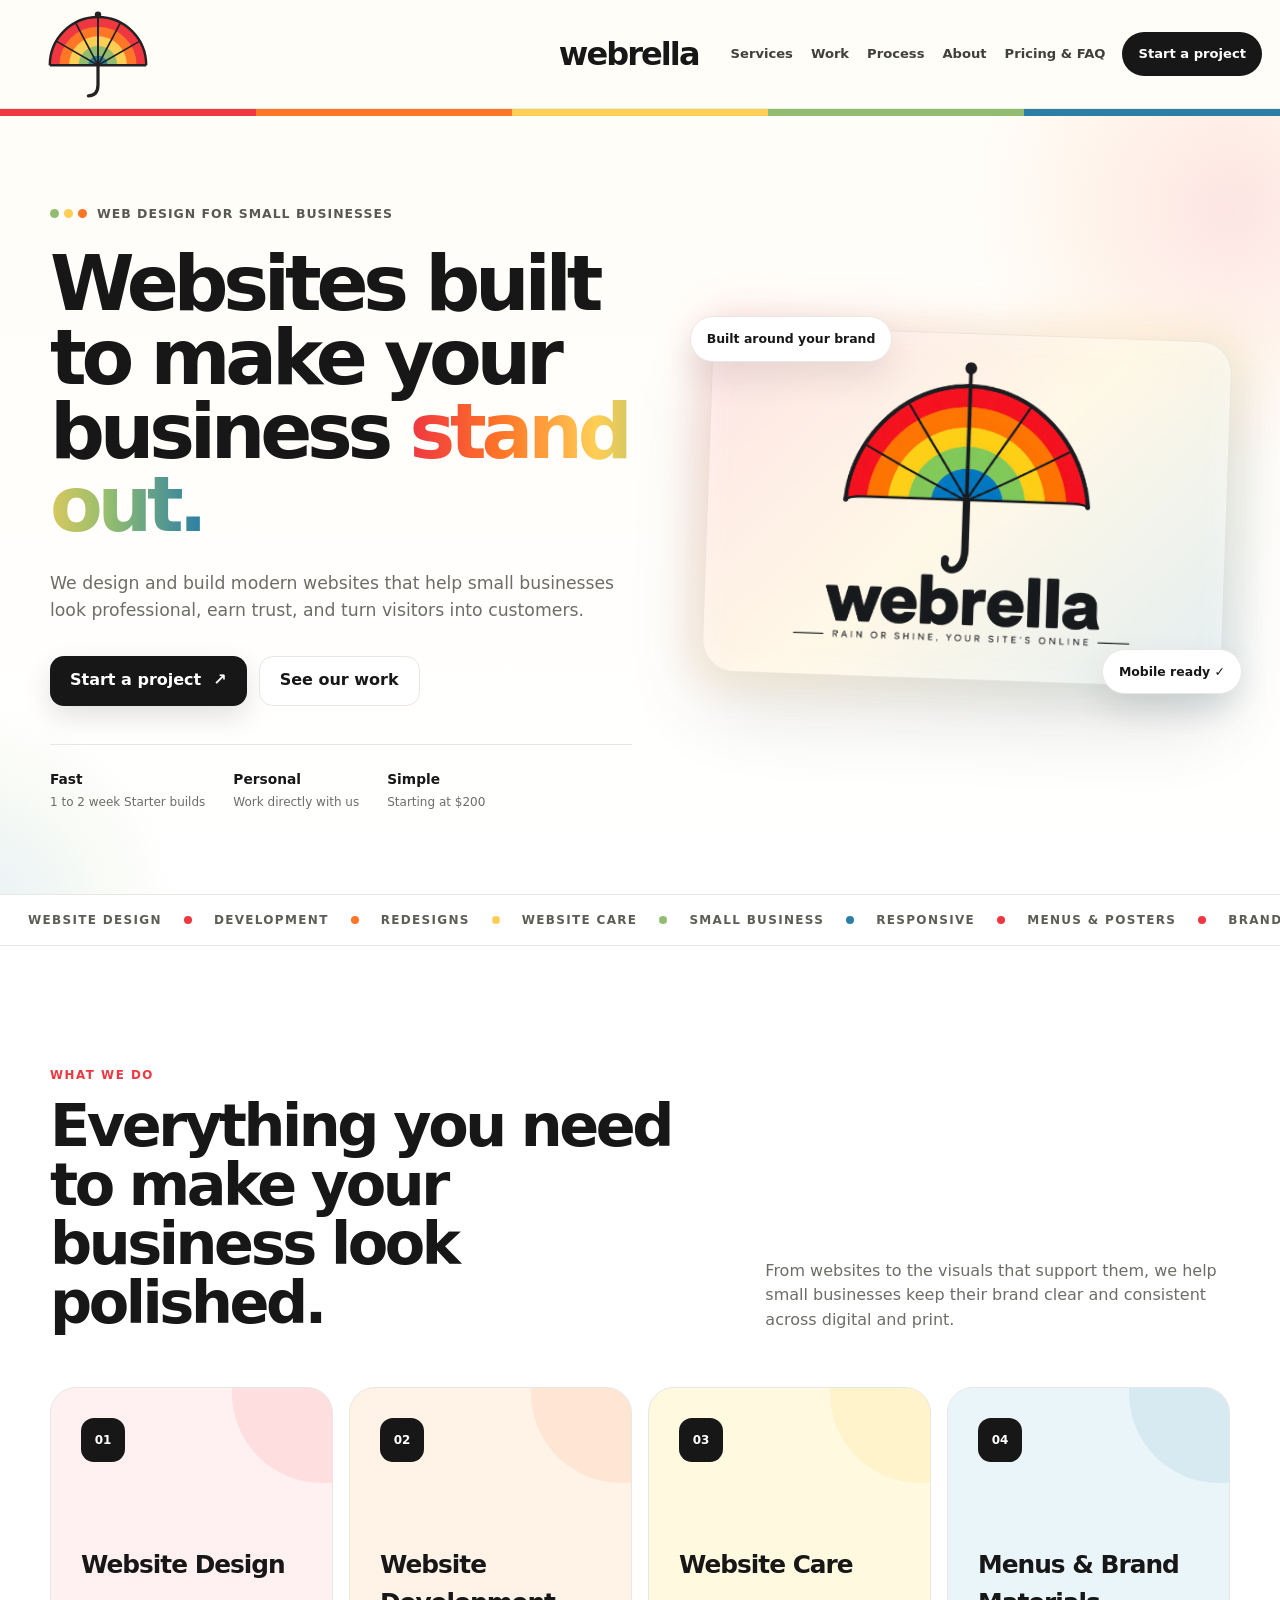
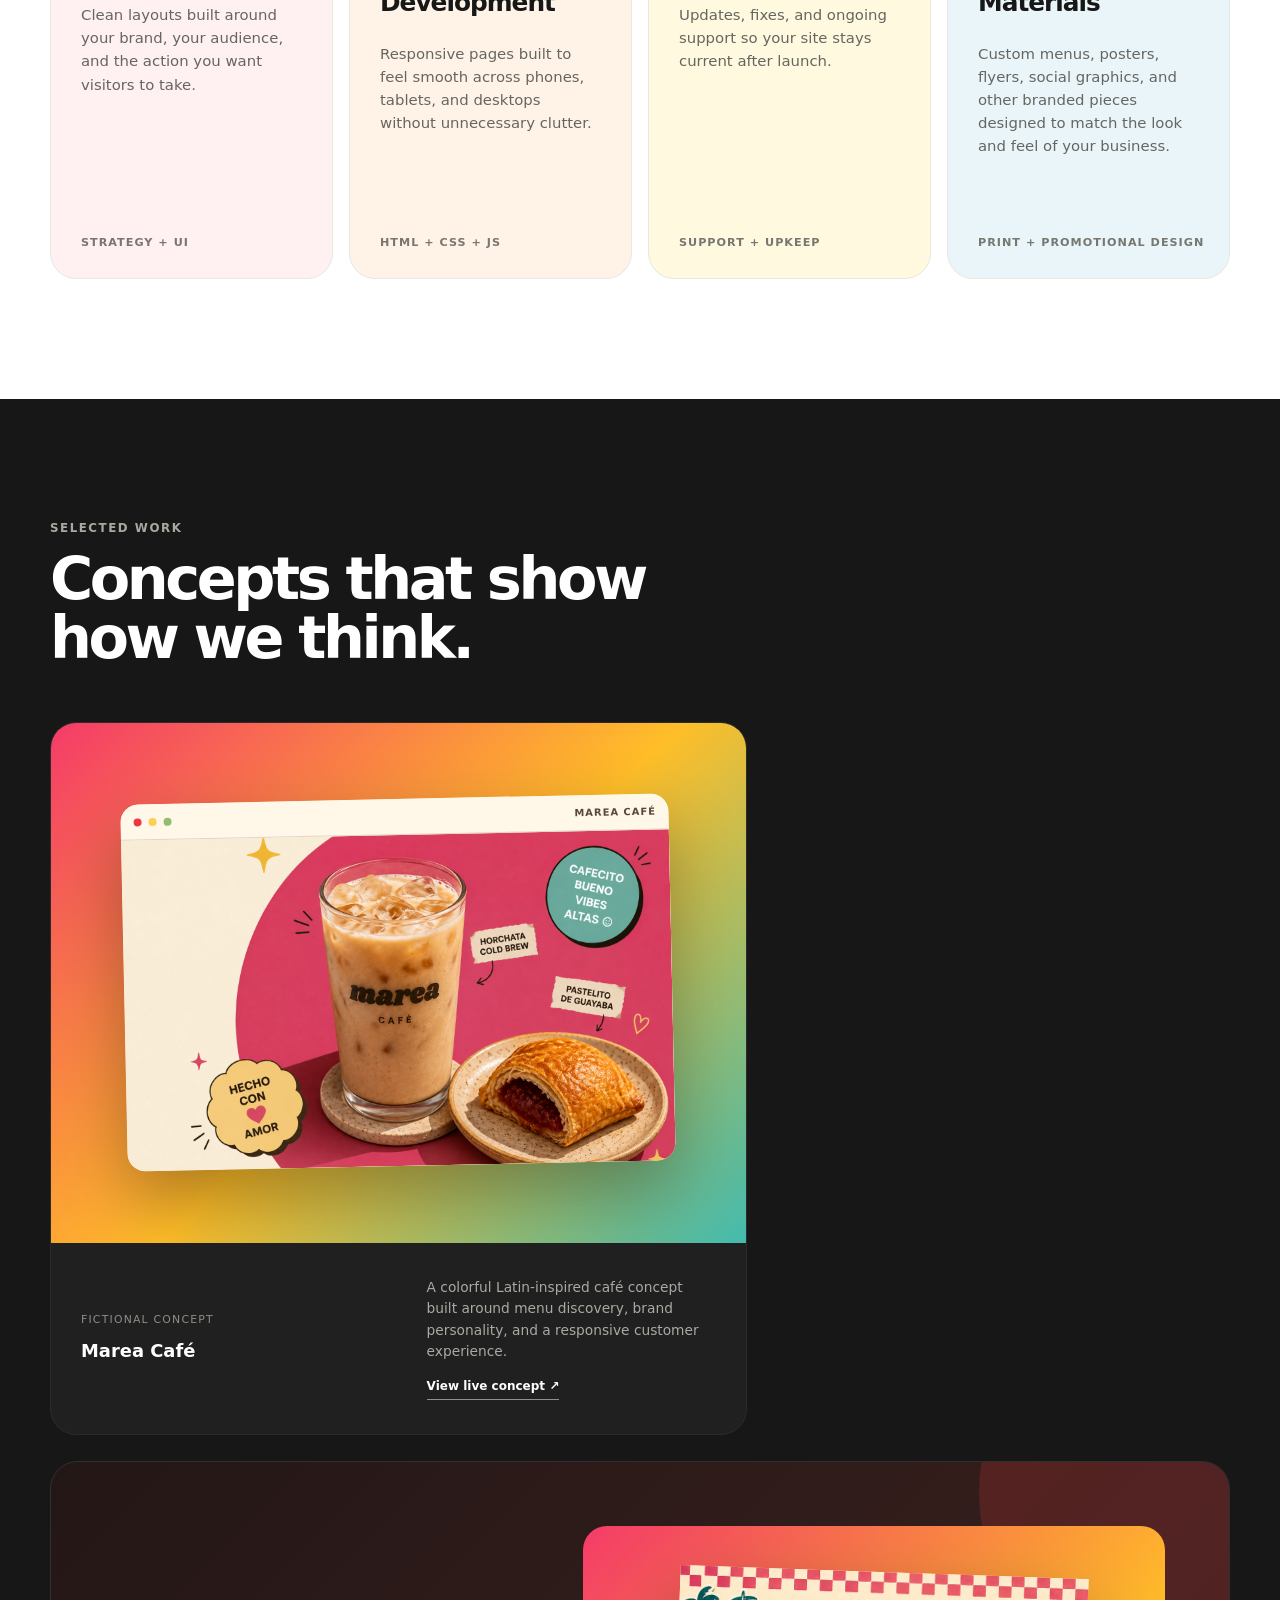
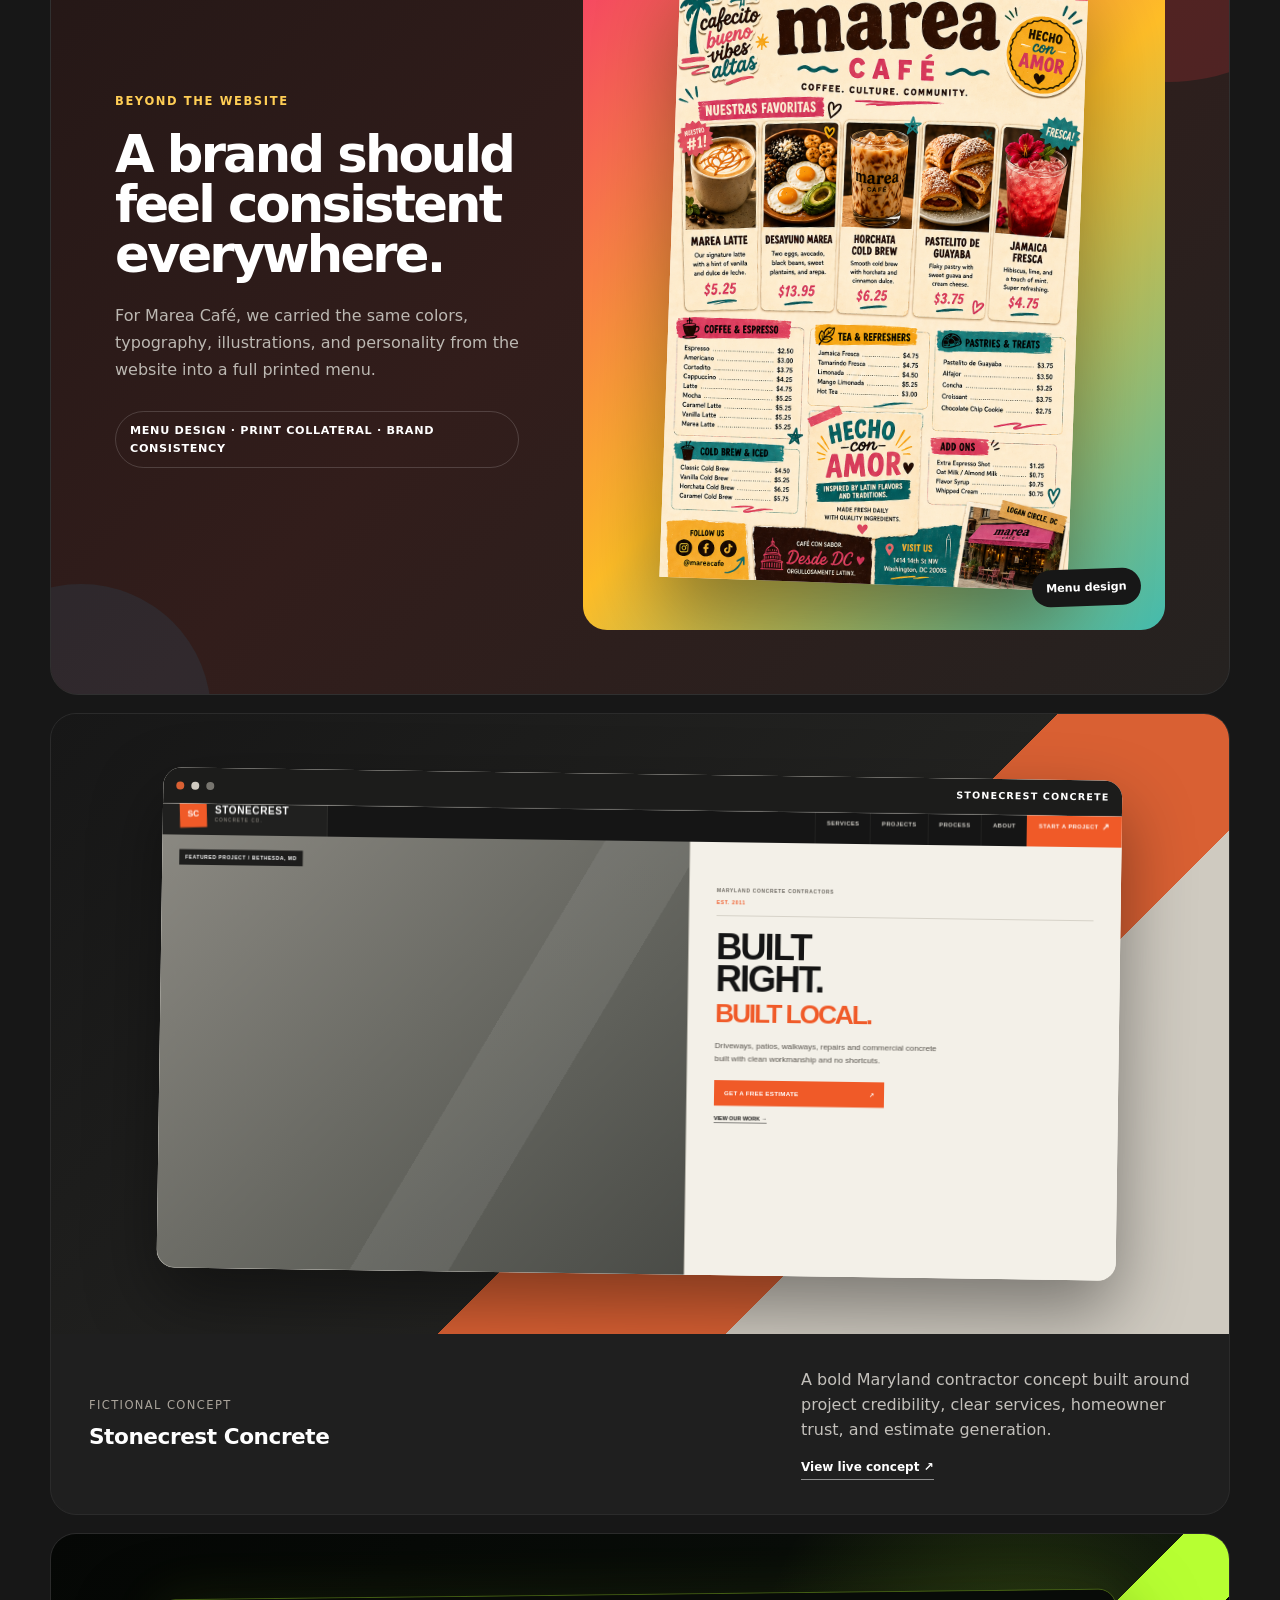
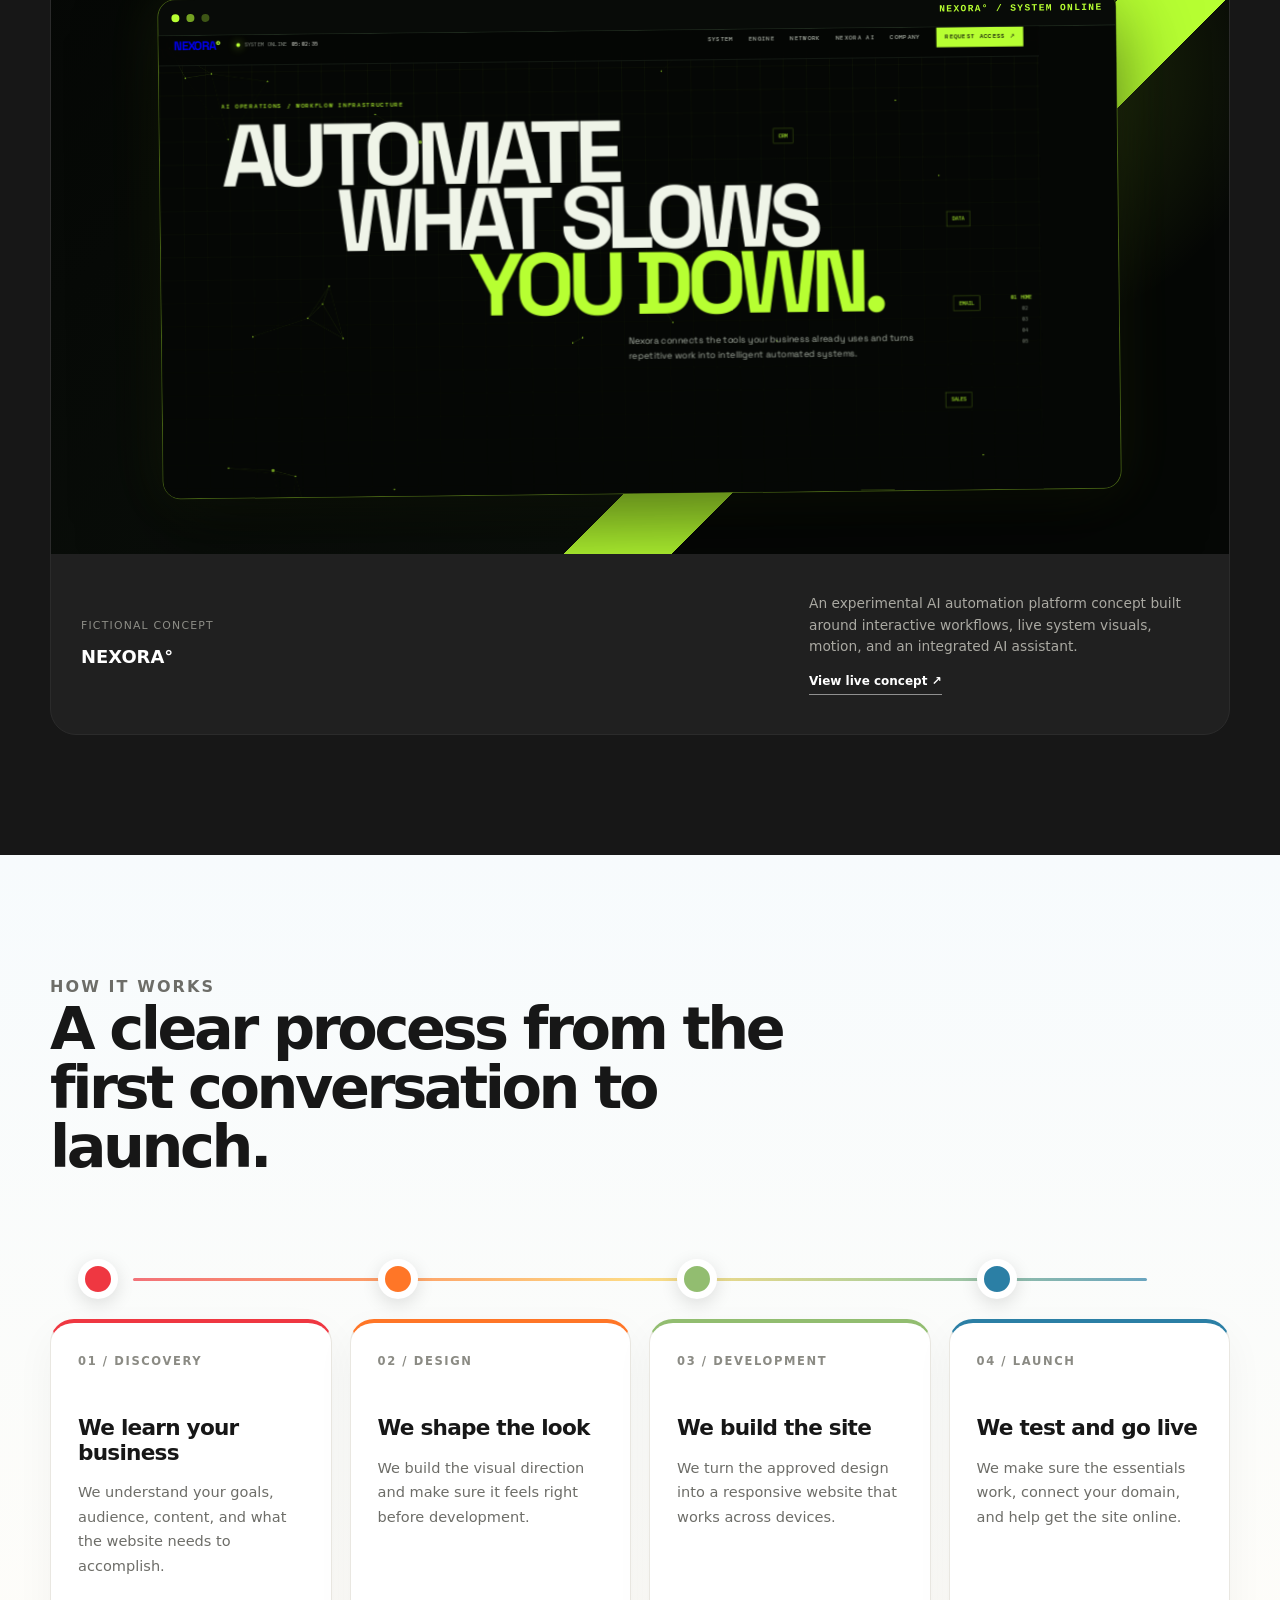
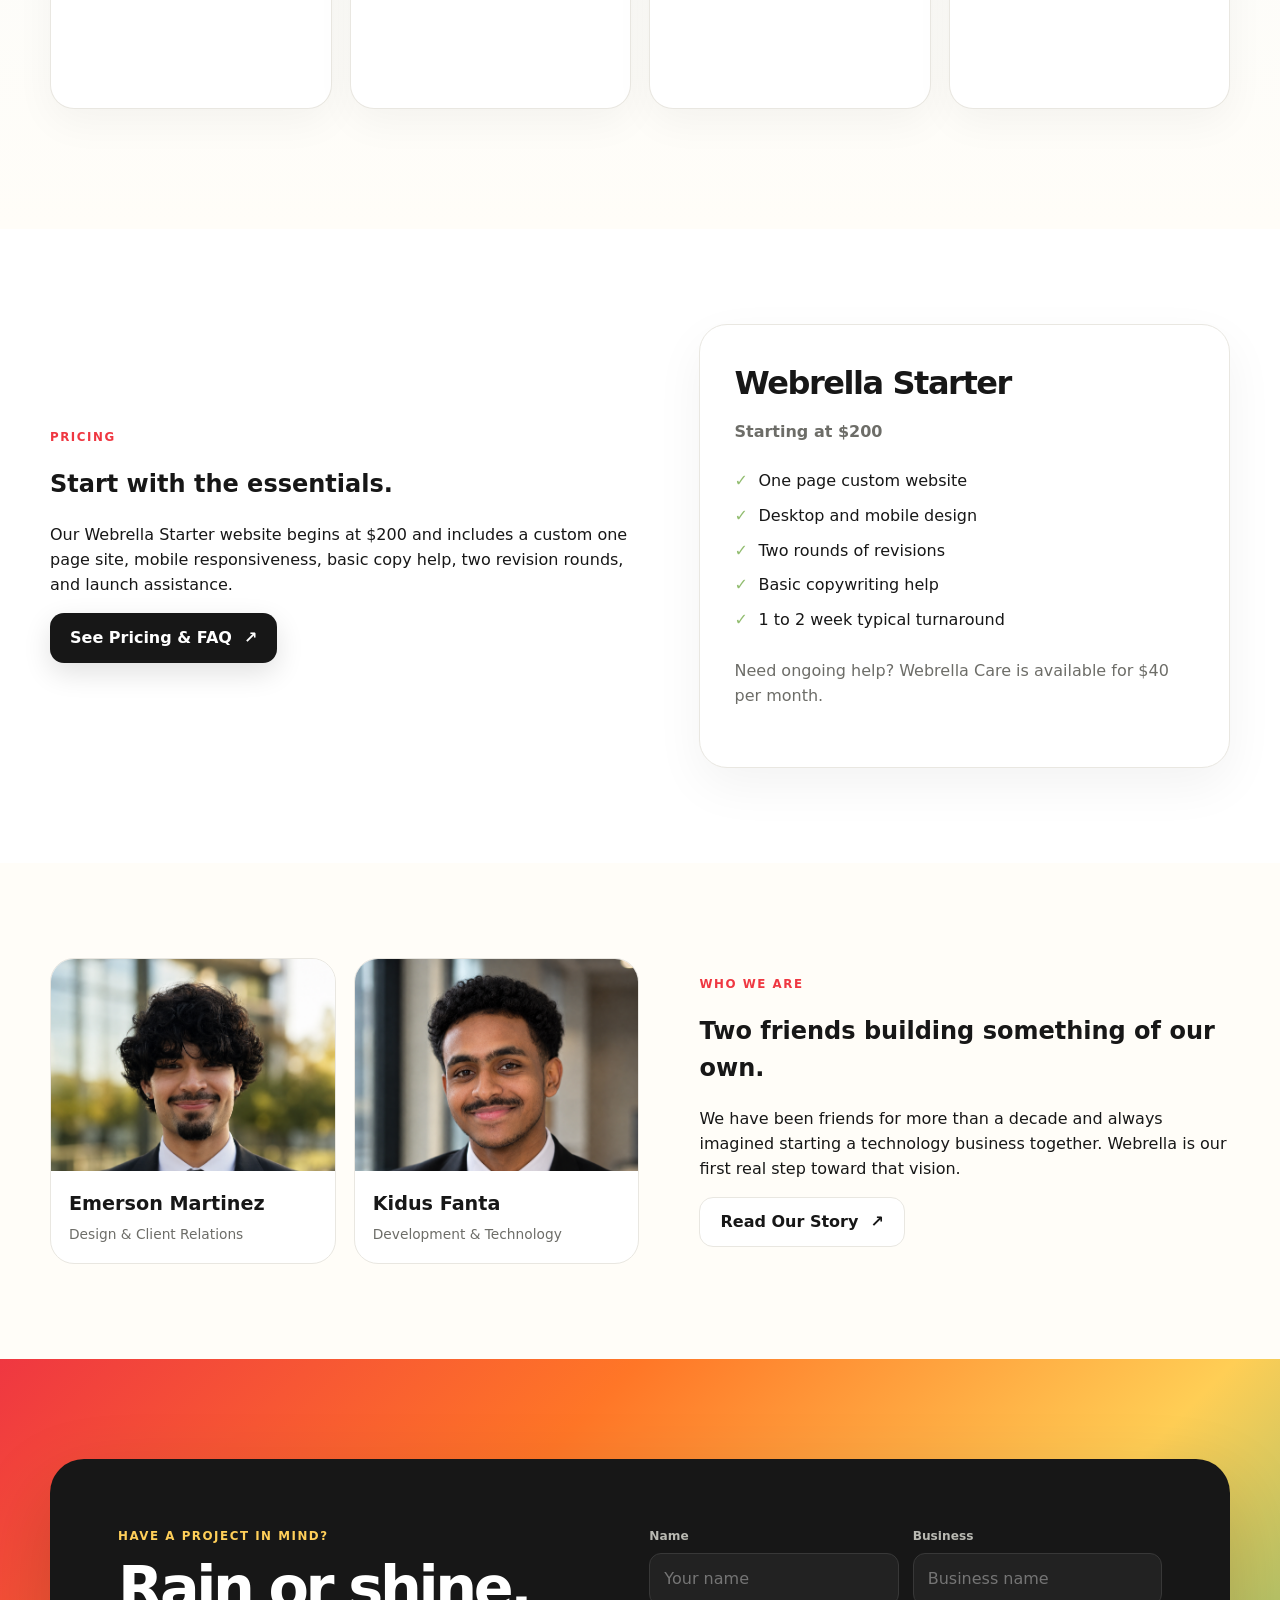
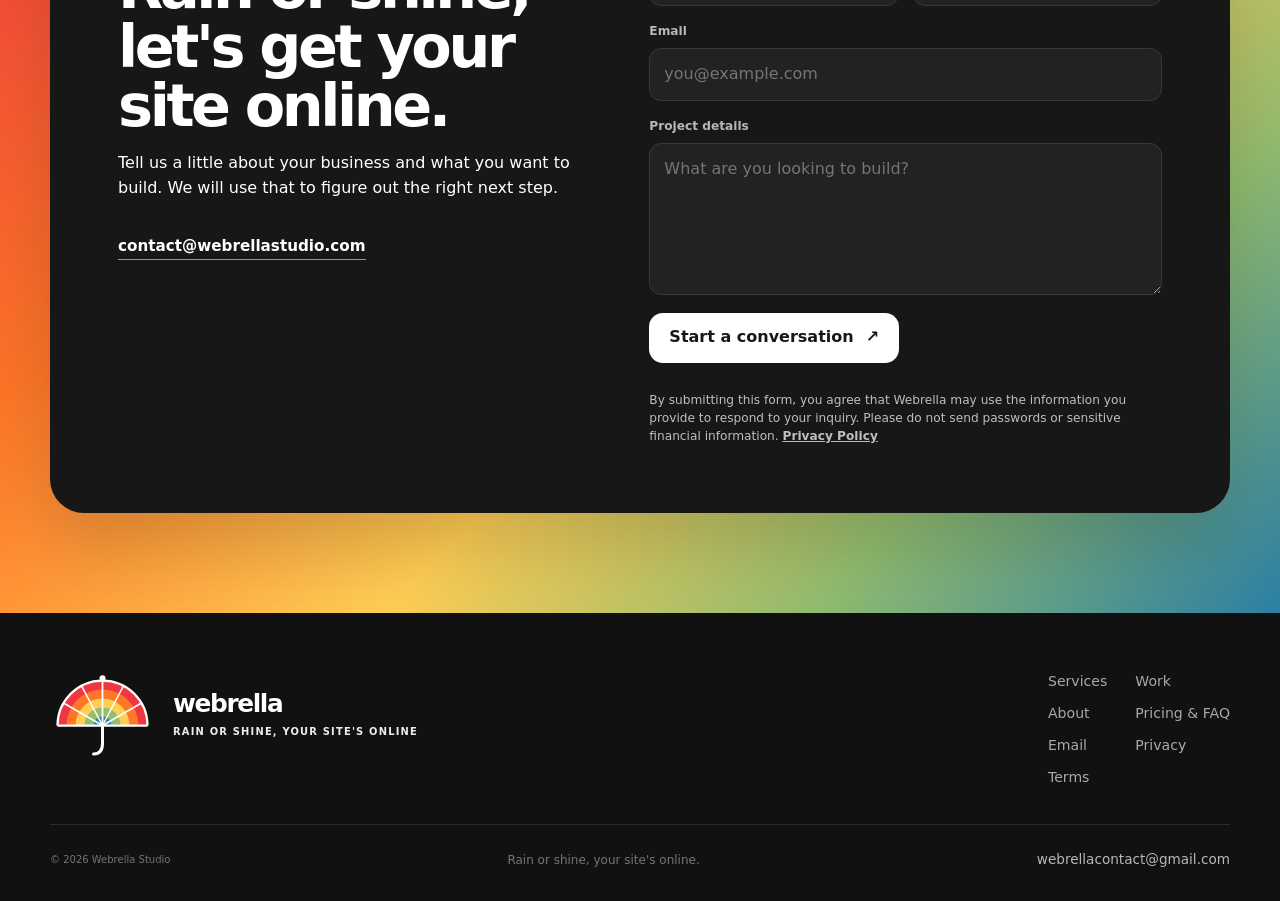
==== commit 0f758009: "Use Webrella domain email on website" ====
--- a/index.html
+++ b/index.html
@@ -1 +1 @@
-<!doctype html><html lang="en"><head><meta charset="utf-8"><meta name="viewport" content="width=device-width,initial-scale=1"><meta name="description" content="Webrella Studio builds modern, responsive websites for small businesses."><title>Webrella Studio | Rain or Shine, Your Site's Online</title><link rel="stylesheet" href="css/style.css?v=20260811-2"><link rel="stylesheet" href="css/process.css?v=20260811-2"><link rel="stylesheet" href="css/pages.css?v=20260811-2"><style>.header-inner{min-height:108px}.brand{width:180px;height:92px;overflow:visible;flex:0 0 180px;display:flex;align-items:center}.header-mark{display:block;width:160px;height:90px;overflow:visible}.footer-mark{display:flex;align-items:center;gap:18px}.footer-umbrella{display:block;width:105px;height:88px;flex:0 0 105px;overflow:visible}.footer-wordmark{display:flex;flex-direction:column;line-height:1}.footer-wordmark strong{color:#fff!important;font-size:1.55rem;font-weight:900;letter-spacing:-.055em}.footer-wordmark span{margin-top:5px;color:#fff!important;font-size:.62rem;font-weight:850;letter-spacing:.12em;white-space:nowrap}.contact-email{display:inline-block;margin-top:18px;color:#fff;font-weight:800;text-decoration:none;border-bottom:1px solid rgba(255,255,255,.55)}.stonecrest-link{display:block;height:100%;text-decoration:none;color:inherit}.stonecrest-visual{position:relative;display:flex!important;align-items:flex-end!important;min-height:360px!important;padding:34px!important;overflow:hidden;background:#20201f!important}.stonecrest-visual:before{content:"";position:absolute;inset:0;background:linear-gradient(135deg,transparent 0 55%,rgba(232,92,30,.92) 55% 70%,#c8c3b8 70% 100%)}.stonecrest-visual:after{content:"";position:absolute;left:34px;top:34px;width:110px;height:8px;background:#e85c1e}.stonecrest-mark{position:relative;z-index:2;color:#fff}.stonecrest-mark small{display:block;margin-bottom:10px;font-size:.72rem;font-weight:800;letter-spacing:.16em;text-transform:uppercase;color:#e85c1e}.stonecrest-mark strong{display:block;font-size:clamp(2rem,4vw,3.6rem);line-height:.86;letter-spacing:-.055em;text-transform:uppercase}.stonecrest-meta{display:flex!important;justify-content:space-between!important;align-items:flex-end!important;gap:18px}.stonecrest-meta a{color:#fff;text-decoration:none;font-size:.74rem;font-weight:850;border-bottom:1px solid rgba(255,255,255,.45);padding-bottom:3px}.stonecrest-meta a:hover{color:#ff7a32;border-color:#ff7a32}@media(max-width:720px){.header-inner{min-height:96px}.brand{width:145px;height:82px;flex-basis:145px}.header-mark{width:135px;height:80px}.site-nav{top:96px!important}.footer-mark{gap:13px}.footer-umbrella{width:88px;height:76px;flex-basis:88px}.footer-wordmark strong{font-size:1.25rem}.footer-wordmark span{font-size:.5rem;white-space:normal}.stonecrest-meta{align-items:flex-start!important;flex-direction:column!important}}</style></head><body><header class="site-header"><div class="container header-inner"><a class="brand" href="#top" aria-label="Webrella Studio home"><svg class="header-mark" viewBox="0 0 140 112" role="img" aria-label="Webrella umbrella logo"><path d="M10 70 A60 60 0 0 1 130 70 Z" fill="#ef3741"/><path d="M22 70 A48 48 0 0 1 118 70 Z" fill="#ff7627"/><path d="M34 70 A36 36 0 0 1 106 70 Z" fill="#ffce55"/><path d="M46 70 A24 24 0 0 1 94 70 Z" fill="#92bd70"/><path d="M58 70 A12 12 0 0 1 82 70 Z" fill="#2b7fa5"/><path d="M10 70 A60 60 0 0 1 130 70" fill="none" stroke="#222" stroke-width="3"/><line x1="70" y1="70" x2="70" y2="10" stroke="#222" stroke-width="2.4"/><line x1="70" y1="70" x2="42" y2="17" stroke="#222" stroke-width="2.1"/><line x1="70" y1="70" x2="98" y2="17" stroke="#222" stroke-width="2.1"/><line x1="70" y1="70" x2="18" y2="40" stroke="#222" stroke-width="2.1"/><line x1="70" y1="70" x2="122" y2="40" stroke="#222" stroke-width="2.1"/><line x1="10" y1="70" x2="130" y2="70" stroke="#222" stroke-width="3"/><circle cx="70" cy="7" r="4" fill="#222"/><path d="M70 70 V94 C70 104 66 108 58 108" fill="none" stroke="#222" stroke-width="4" stroke-linecap="round"/></svg></a><button class="nav-toggle" aria-controls="primary-navigation" aria-expanded="false" aria-label="Toggle navigation"><span class="hamburger"></span></button><nav id="primary-navigation" class="site-nav" aria-label="Primary navigation"><ul><li><a href="#services">Services</a></li><li><a href="#work">Work</a></li><li><a href="#process">Process</a></li><li><a href="about.html">About</a></li><li><a href="pricing.html">Pricing & FAQ</a></li><li><a class="nav-cta" href="#contact">Start a project</a></li></ul></nav></div></header><main id="top"><section class="hero"><div class="hero-rainbow-band"></div><div class="container hero-grid"><div class="hero-copy"><p class="eyebrow"><span></span> Web design for small businesses</p><h1>Websites built to make your business <em>stand out.</em></h1><p class="hero-lead">We design and build modern websites that help small businesses look professional, earn trust, and turn visitors into customers.</p><div class="hero-actions"><a class="btn btn-dark" href="#contact">Start a project <span>↗</span></a><a class="btn btn-ghost" href="#work">See our work</a></div><div class="hero-proof"><div><strong>Fast</strong><span>1 to 2 week Starter builds</span></div><div><strong>Personal</strong><span>Work directly with us</span></div><div><strong>Simple</strong><span>Starting at $200</span></div></div></div><div class="hero-art"><div class="logo-panel"><img src="ChatGPT%20Image%20Aug%2010,%202026,%2011_04_26%20AM.png" alt="Webrella Studio logo"></div><div class="floating-chip chip-one">Built around your brand</div><div class="floating-chip chip-two">Mobile ready ✓</div></div></div></section><section class="marquee"><div class="marquee-track"><span>Website Design</span><i></i><span>Development</span><i></i><span>Redesigns</span><i></i><span>Website Care</span><i></i><span>Small Business</span><i></i><span>Responsive</span></div></section><section id="services" class="section services-section"><div class="container"><div class="section-heading split-heading"><div><p class="section-kicker">What we do</p><h2>Everything you need to look good online.</h2></div><p>We focus on straightforward websites for small businesses, with room to grow as your needs become more advanced.</p></div><div class="services-grid"><article class="service-card red-card"><div class="service-icon">01</div><h3>Website Design</h3><p>Clean layouts built around your brand, your audience, and the action you want visitors to take.</p><span class="service-tag">Strategy + UI</span></article><article class="service-card orange-card"><div class="service-icon">02</div><h3>Website Development</h3><p>Responsive pages built to feel smooth across phones, tablets, and desktops without unnecessary clutter.</p><span class="service-tag">HTML + CSS + JS</span></article><article class="service-card yellow-card"><div class="service-icon">03</div><h3>Website Care</h3><p>Updates, fixes, and ongoing support so your site stays current after launch.</p><span class="service-tag">Support + upkeep</span></article></div></div></section><section id="work" class="section work-section"><div class="container"><div class="section-heading work-heading"><div><p class="section-kicker green-text">Selected work</p><h2>Concepts that show how we think.</h2></div></div><div class="project-grid"><article class="project-card project-wide"><div class="project-visual bloom-visual"><div class="browser-frame"><div class="browser-dots"><span></span><span></span><span></span></div><div class="mock-site cafe-site"><div class="mock-nav"></div><div class="mock-copy big"></div><div class="mock-copy"></div><div class="mock-button"></div></div></div></div><div class="project-meta"><div><span>Fictional concept</span><h3>Bloom Café</h3></div><p>Warm, welcoming restaurant presence built around menu discovery and reservations.</p></div></article><article class="project-card"><a class="stonecrest-link" href="stonecrest/" target="_blank" rel="noopener" aria-label="Open Stonecrest Concrete concept website"><div class="project-visual stonecrest-visual"><div class="stonecrest-mark"><small>Concrete Co.</small><strong>Stonecrest</strong></div></div></a><div class="project-meta compact stonecrest-meta"><div><span>Fictional concept</span><h3>Stonecrest Concrete</h3></div><a href="stonecrest/" target="_blank" rel="noopener">View live concept ↗</a></div></article><article class="project-card"><div class="project-visual harbor-visual"><div class="product-tile p1"></div><div class="product-tile p2"></div><div class="product-tile p3"></div></div><div class="project-meta compact"><div><span>Fictional concept</span><h3>Harbor Goods</h3></div></div></article></div></div></section><section id="process" class="section process-section"><div class="container"><div class="section-heading process-heading"><p class="section-kicker blue-text">How it works</p><h2>A clear process from the first conversation to launch.</h2></div><div class="process-timeline"><article class="process-step"><span class="process-node"></span><div class="process-card-detailed"><span class="process-number">01 / DISCOVERY</span><h3>We learn your business</h3><p>We understand your goals, audience, content, and what the website needs to accomplish.</p></div></article><article class="process-step"><span class="process-node"></span><div class="process-card-detailed"><span class="process-number">02 / DESIGN</span><h3>We shape the look</h3><p>We build the visual direction and make sure it feels right before development.</p></div></article><article class="process-step"><span class="process-node"></span><div class="process-card-detailed"><span class="process-number">03 / DEVELOPMENT</span><h3>We build the site</h3><p>We turn the approved design into a responsive website that works across devices.</p></div></article><article class="process-step"><span class="process-node"></span><div class="process-card-detailed"><span class="process-number">04 / LAUNCH</span><h3>We test and go live</h3><p>We make sure the essentials work, connect your domain, and help get the site online.</p></div></article></div></div></section><section class="home-preview alt"><div class="container preview-grid"><div><p class="section-kicker">Pricing</p><h2>Start with the essentials.</h2><p>Our Webrella Starter website begins at $200 and includes a custom one page site, mobile responsiveness, basic copy help, two revision rounds, and launch assistance.</p><a class="btn btn-dark" href="pricing.html">See Pricing & FAQ <span>↗</span></a></div><div class="preview-card"><h3>Webrella Starter</h3><p><strong>Starting at $200</strong></p><ul class="preview-list"><li>One page custom website</li><li>Desktop and mobile design</li><li>Two rounds of revisions</li><li>Basic copywriting help</li><li>1 to 2 week typical turnaround</li></ul><p>Need ongoing help? Webrella Care is available for $40 per month.</p></div></div></section><section class="home-preview"><div class="container preview-grid"><div class="mini-founders"><article class="mini-founder"><img src="ChatGPT%20Image%20Jul%2017,%202026,%2002_21_22%20PM.png" alt="Emerson Martinez"><div><h3>Emerson Martinez</h3><p>Design & Client Relations</p></div></article><article class="mini-founder"><img src="ChatGPT%20Image%20Aug%2010,%202026,%2001_30_33%20PM.png" alt="Kidus Fanta"><div><h3>Kidus Fanta</h3><p>Development & Technology</p></div></article></div><div><p class="section-kicker">Who we are</p><h2>Two friends building something of our own.</h2><p>We have been friends for more than a decade and always imagined starting a technology business together. Webrella is our first real step toward that vision.</p><a class="btn btn-ghost" href="about.html">Read Our Story <span>↗</span></a></div></div></section><section id="contact" class="contact-section"><div class="container contact-shell"><div class="contact-copy"><p class="section-kicker contact-kicker">Have a project in mind?</p><h2>Rain or shine, let's get your site online.</h2><p>Tell us a little about your business and what you want to build. We will use that to figure out the right next step.</p><a class="contact-email" href="mailto:webrellacontact@gmail.com">webrellacontact@gmail.com</a></div><form class="contact-form" action="https://formspree.io/f/myegeqbb" method="post"><input type="hidden" name="_subject" value="New Webrella project inquiry"><div class="form-grid"><div class="form-row"><label for="name">Name</label><input id="name" name="name" type="text" placeholder="Your name" required></div><div class="form-row"><label for="company">Business</label><input id="company" name="company" type="text" placeholder="Business name"></div></div><div class="form-row"><label for="email">Email</label><input id="email" name="email" type="email" placeholder="you@example.com" required></div><div class="form-row"><label for="message">Project details</label><textarea id="message" name="message" rows="5" placeholder="What are you looking to build?" required></textarea></div><div class="form-actions"><button class="btn btn-light" type="submit">Start a conversation <span>↗</span></button></div></form></div></section></main><footer class="site-footer"><div class="container footer-grid"><div class="footer-branding"><div class="footer-mark"><span class="footer-umbrella"><svg viewBox="0 0 140 112" width="105" height="88" aria-hidden="true"><path d="M10 70 A60 60 0 0 1 130 70 Z" fill="#ef3741"/><path d="M22 70 A48 48 0 0 1 118 70 Z" fill="#ff7627"/><path d="M34 70 A36 36 0 0 1 106 70 Z" fill="#ffce55"/><path d="M46 70 A24 24 0 0 1 94 70 Z" fill="#92bd70"/><path d="M58 70 A12 12 0 0 1 82 70 Z" fill="#2b7fa5"/><path d="M10 70 A60 60 0 0 1 130 70" fill="none" stroke="#fff" stroke-width="3"/><line x1="70" y1="70" x2="70" y2="10" stroke="#fff" stroke-width="2.4"/><line x1="70" y1="70" x2="42" y2="17" stroke="#fff" stroke-width="2.1"/><line x1="70" y1="70" x2="98" y2="17" stroke="#fff" stroke-width="2.1"/><line x1="70" y1="70" x2="18" y2="40" stroke="#fff" stroke-width="2.1"/><line x1="70" y1="70" x2="122" y2="40" stroke="#fff" stroke-width="2.1"/><line x1="10" y1="70" x2="130" y2="70" stroke="#fff" stroke-width="3"/><circle cx="70" cy="7" r="4" fill="#fff"/><path d="M70 70 V94 C70 104 66 108 58 108" fill="none" stroke="#fff" stroke-width="4" stroke-linecap="round"/></svg></span><div class="footer-wordmark"><strong>webrella</strong><span>RAIN OR SHINE, YOUR SITE'S ONLINE</span></div></div></div><div class="footer-links"><a href="#services">Services</a><a href="#work">Work</a><a href="about.html">About</a><a href="pricing.html">Pricing & FAQ</a><a href="mailto:webrellacontact@gmail.com">Email</a></div><div class="footer-bottom"><small>&copy; <span id="year"></span> Webrella Studio</small><span>Rain or shine, your site's online.</span></div></div></footer><script src="js/script.js?v=20260811-2"></script></body></html>+<!doctype html><html lang="en"><head><meta charset="utf-8"><meta name="viewport" content="width=device-width,initial-scale=1"><meta name="description" content="Webrella Studio builds modern, responsive websites for small businesses."><title>Webrella Studio | Rain or Shine, Your Site's Online</title><link rel="stylesheet" href="css/style.css?v=20260811-2"><link rel="stylesheet" href="css/process.css?v=20260811-2"><link rel="stylesheet" href="css/pages.css?v=20260811-2"><style>.header-inner{min-height:108px}.brand{width:180px;height:92px;overflow:visible;flex:0 0 180px;display:flex;align-items:center}.header-mark{display:block;width:160px;height:90px;overflow:visible}.footer-mark{display:flex;align-items:center;gap:18px}.footer-umbrella{display:block;width:105px;height:88px;flex:0 0 105px;overflow:visible}.footer-wordmark{display:flex;flex-direction:column;line-height:1}.footer-wordmark strong{color:#fff!important;font-size:1.55rem;font-weight:900;letter-spacing:-.055em}.footer-wordmark span{margin-top:5px;color:#fff!important;font-size:.62rem;font-weight:850;letter-spacing:.12em;white-space:nowrap}.contact-email{display:inline-block;margin-top:18px;color:#fff;font-weight:800;text-decoration:none;border-bottom:1px solid rgba(255,255,255,.55)}.stonecrest-link{display:block;height:100%;text-decoration:none;color:inherit}.stonecrest-visual{position:relative;display:flex!important;align-items:flex-end!important;min-height:360px!important;padding:34px!important;overflow:hidden;background:#20201f!important}.stonecrest-visual:before{content:"";position:absolute;inset:0;background:linear-gradient(135deg,transparent 0 55%,rgba(232,92,30,.92) 55% 70%,#c8c3b8 70% 100%)}.stonecrest-visual:after{content:"";position:absolute;left:34px;top:34px;width:110px;height:8px;background:#e85c1e}.stonecrest-mark{position:relative;z-index:2;color:#fff}.stonecrest-mark small{display:block;margin-bottom:10px;font-size:.72rem;font-weight:800;letter-spacing:.16em;text-transform:uppercase;color:#e85c1e}.stonecrest-mark strong{display:block;font-size:clamp(2rem,4vw,3.6rem);line-height:.86;letter-spacing:-.055em;text-transform:uppercase}.stonecrest-meta{display:flex!important;justify-content:space-between!important;align-items:flex-end!important;gap:18px}.stonecrest-meta a{color:#fff;text-decoration:none;font-size:.74rem;font-weight:850;border-bottom:1px solid rgba(255,255,255,.45);padding-bottom:3px}.stonecrest-meta a:hover{color:#ff7a32;border-color:#ff7a32}@media(max-width:720px){.header-inner{min-height:96px}.brand{width:145px;height:82px;flex-basis:145px}.header-mark{width:135px;height:80px}.site-nav{top:96px!important}.footer-mark{gap:13px}.footer-umbrella{width:88px;height:76px;flex-basis:88px}.footer-wordmark strong{font-size:1.25rem}.footer-wordmark span{font-size:.5rem;white-space:normal}.stonecrest-meta{align-items:flex-start!important;flex-direction:column!important}}</style></head><body><header class="site-header"><div class="container header-inner"><a class="brand" href="#top" aria-label="Webrella Studio home"><svg class="header-mark" viewBox="0 0 140 112" role="img" aria-label="Webrella umbrella logo"><path d="M10 70 A60 60 0 0 1 130 70 Z" fill="#ef3741"/><path d="M22 70 A48 48 0 0 1 118 70 Z" fill="#ff7627"/><path d="M34 70 A36 36 0 0 1 106 70 Z" fill="#ffce55"/><path d="M46 70 A24 24 0 0 1 94 70 Z" fill="#92bd70"/><path d="M58 70 A12 12 0 0 1 82 70 Z" fill="#2b7fa5"/><path d="M10 70 A60 60 0 0 1 130 70" fill="none" stroke="#222" stroke-width="3"/><line x1="70" y1="70" x2="70" y2="10" stroke="#222" stroke-width="2.4"/><line x1="70" y1="70" x2="42" y2="17" stroke="#222" stroke-width="2.1"/><line x1="70" y1="70" x2="98" y2="17" stroke="#222" stroke-width="2.1"/><line x1="70" y1="70" x2="18" y2="40" stroke="#222" stroke-width="2.1"/><line x1="70" y1="70" x2="122" y2="40" stroke="#222" stroke-width="2.1"/><line x1="10" y1="70" x2="130" y2="70" stroke="#222" stroke-width="3"/><circle cx="70" cy="7" r="4" fill="#222"/><path d="M70 70 V94 C70 104 66 108 58 108" fill="none" stroke="#222" stroke-width="4" stroke-linecap="round"/></svg></a><button class="nav-toggle" aria-controls="primary-navigation" aria-expanded="false" aria-label="Toggle navigation"><span class="hamburger"></span></button><nav id="primary-navigation" class="site-nav" aria-label="Primary navigation"><ul><li><a href="#services">Services</a></li><li><a href="#work">Work</a></li><li><a href="#process">Process</a></li><li><a href="about.html">About</a></li><li><a href="pricing.html">Pricing & FAQ</a></li><li><a class="nav-cta" href="#contact">Start a project</a></li></ul></nav></div></header><main id="top"><section class="hero"><div class="hero-rainbow-band"></div><div class="container hero-grid"><div class="hero-copy"><p class="eyebrow"><span></span> Web design for small businesses</p><h1>Websites built to make your business <em>stand out.</em></h1><p class="hero-lead">We design and build modern websites that help small businesses look professional, earn trust, and turn visitors into customers.</p><div class="hero-actions"><a class="btn btn-dark" href="#contact">Start a project <span>↗</span></a><a class="btn btn-ghost" href="#work">See our work</a></div><div class="hero-proof"><div><strong>Fast</strong><span>1 to 2 week Starter builds</span></div><div><strong>Personal</strong><span>Work directly with us</span></div><div><strong>Simple</strong><span>Starting at $200</span></div></div></div><div class="hero-art"><div class="logo-panel"><img src="ChatGPT%20Image%20Aug%2010,%202026,%2011_04_26%20AM.png" alt="Webrella Studio logo"></div><div class="floating-chip chip-one">Built around your brand</div><div class="floating-chip chip-two">Mobile ready ✓</div></div></div></section><section class="marquee"><div class="marquee-track"><span>Website Design</span><i></i><span>Development</span><i></i><span>Redesigns</span><i></i><span>Website Care</span><i></i><span>Small Business</span><i></i><span>Responsive</span></div></section><section id="services" class="section services-section"><div class="container"><div class="section-heading split-heading"><div><p class="section-kicker">What we do</p><h2>Everything you need to look good online.</h2></div><p>We focus on straightforward websites for small businesses, with room to grow as your needs become more advanced.</p></div><div class="services-grid"><article class="service-card red-card"><div class="service-icon">01</div><h3>Website Design</h3><p>Clean layouts built around your brand, your audience, and the action you want visitors to take.</p><span class="service-tag">Strategy + UI</span></article><article class="service-card orange-card"><div class="service-icon">02</div><h3>Website Development</h3><p>Responsive pages built to feel smooth across phones, tablets, and desktops without unnecessary clutter.</p><span class="service-tag">HTML + CSS + JS</span></article><article class="service-card yellow-card"><div class="service-icon">03</div><h3>Website Care</h3><p>Updates, fixes, and ongoing support so your site stays current after launch.</p><span class="service-tag">Support + upkeep</span></article></div></div></section><section id="work" class="section work-section"><div class="container"><div class="section-heading work-heading"><div><p class="section-kicker green-text">Selected work</p><h2>Concepts that show how we think.</h2></div></div><div class="project-grid"><article class="project-card project-wide"><div class="project-visual bloom-visual"><div class="browser-frame"><div class="browser-dots"><span></span><span></span><span></span></div><div class="mock-site cafe-site"><div class="mock-nav"></div><div class="mock-copy big"></div><div class="mock-copy"></div><div class="mock-button"></div></div></div></div><div class="project-meta"><div><span>Fictional concept</span><h3>Bloom Café</h3></div><p>Warm, welcoming restaurant presence built around menu discovery and reservations.</p></div></article><article class="project-card"><a class="stonecrest-link" href="stonecrest/" target="_blank" rel="noopener" aria-label="Open Stonecrest Concrete concept website"><div class="project-visual stonecrest-visual"><div class="stonecrest-mark"><small>Concrete Co.</small><strong>Stonecrest</strong></div></div></a><div class="project-meta compact stonecrest-meta"><div><span>Fictional concept</span><h3>Stonecrest Concrete</h3></div><a href="stonecrest/" target="_blank" rel="noopener">View live concept ↗</a></div></article><article class="project-card"><div class="project-visual harbor-visual"><div class="product-tile p1"></div><div class="product-tile p2"></div><div class="product-tile p3"></div></div><div class="project-meta compact"><div><span>Fictional concept</span><h3>Harbor Goods</h3></div></div></article></div></div></section><section id="process" class="section process-section"><div class="container"><div class="section-heading process-heading"><p class="section-kicker blue-text">How it works</p><h2>A clear process from the first conversation to launch.</h2></div><div class="process-timeline"><article class="process-step"><span class="process-node"></span><div class="process-card-detailed"><span class="process-number">01 / DISCOVERY</span><h3>We learn your business</h3><p>We understand your goals, audience, content, and what the website needs to accomplish.</p></div></article><article class="process-step"><span class="process-node"></span><div class="process-card-detailed"><span class="process-number">02 / DESIGN</span><h3>We shape the look</h3><p>We build the visual direction and make sure it feels right before development.</p></div></article><article class="process-step"><span class="process-node"></span><div class="process-card-detailed"><span class="process-number">03 / DEVELOPMENT</span><h3>We build the site</h3><p>We turn the approved design into a responsive website that works across devices.</p></div></article><article class="process-step"><span class="process-node"></span><div class="process-card-detailed"><span class="process-number">04 / LAUNCH</span><h3>We test and go live</h3><p>We make sure the essentials work, connect your domain, and help get the site online.</p></div></article></div></div></section><section class="home-preview alt"><div class="container preview-grid"><div><p class="section-kicker">Pricing</p><h2>Start with the essentials.</h2><p>Our Webrella Starter website begins at $200 and includes a custom one page site, mobile responsiveness, basic copy help, two revision rounds, and launch assistance.</p><a class="btn btn-dark" href="pricing.html">See Pricing & FAQ <span>↗</span></a></div><div class="preview-card"><h3>Webrella Starter</h3><p><strong>Starting at $200</strong></p><ul class="preview-list"><li>One page custom website</li><li>Desktop and mobile design</li><li>Two rounds of revisions</li><li>Basic copywriting help</li><li>1 to 2 week typical turnaround</li></ul><p>Need ongoing help? Webrella Care is available for $40 per month.</p></div></div></section><section class="home-preview"><div class="container preview-grid"><div class="mini-founders"><article class="mini-founder"><img src="ChatGPT%20Image%20Jul%2017,%202026,%2002_21_22%20PM.png" alt="Emerson Martinez"><div><h3>Emerson Martinez</h3><p>Design & Client Relations</p></div></article><article class="mini-founder"><img src="ChatGPT%20Image%20Aug%2010,%202026,%2001_30_33%20PM.png" alt="Kidus Fanta"><div><h3>Kidus Fanta</h3><p>Development & Technology</p></div></article></div><div><p class="section-kicker">Who we are</p><h2>Two friends building something of our own.</h2><p>We have been friends for more than a decade and always imagined starting a technology business together. Webrella is our first real step toward that vision.</p><a class="btn btn-ghost" href="about.html">Read Our Story <span>↗</span></a></div></div></section><section id="contact" class="contact-section"><div class="container contact-shell"><div class="contact-copy"><p class="section-kicker contact-kicker">Have a project in mind?</p><h2>Rain or shine, let's get your site online.</h2><p>Tell us a little about your business and what you want to build. We will use that to figure out the right next step.</p><a class="contact-email" href="mailto:contact@webrellastudio.com">contact@webrellastudio.com</a></div><form class="contact-form" action="https://formspree.io/f/myegeqbb" method="post"><input type="hidden" name="_subject" value="New Webrella project inquiry"><div class="form-grid"><div class="form-row"><label for="name">Name</label><input id="name" name="name" type="text" placeholder="Your name" required></div><div class="form-row"><label for="company">Business</label><input id="company" name="company" type="text" placeholder="Business name"></div></div><div class="form-row"><label for="email">Email</label><input id="email" name="email" type="email" placeholder="you@example.com" required></div><div class="form-row"><label for="message">Project details</label><textarea id="message" name="message" rows="5" placeholder="What are you looking to build?" required></textarea></div><div class="form-actions"><button class="btn btn-light" type="submit">Start a conversation <span>↗</span></button></div></form></div></section></main><footer class="site-footer"><div class="container footer-grid"><div class="footer-branding"><div class="footer-mark"><span class="footer-umbrella"><svg viewBox="0 0 140 112" width="105" height="88" aria-hidden="true"><path d="M10 70 A60 60 0 0 1 130 70 Z" fill="#ef3741"/><path d="M22 70 A48 48 0 0 1 118 70 Z" fill="#ff7627"/><path d="M34 70 A36 36 0 0 1 106 70 Z" fill="#ffce55"/><path d="M46 70 A24 24 0 0 1 94 70 Z" fill="#92bd70"/><path d="M58 70 A12 12 0 0 1 82 70 Z" fill="#2b7fa5"/><path d="M10 70 A60 60 0 0 1 130 70" fill="none" stroke="#fff" stroke-width="3"/><line x1="70" y1="70" x2="70" y2="10" stroke="#fff" stroke-width="2.4"/><line x1="70" y1="70" x2="42" y2="17" stroke="#fff" stroke-width="2.1"/><line x1="70" y1="70" x2="98" y2="17" stroke="#fff" stroke-width="2.1"/><line x1="70" y1="70" x2="18" y2="40" stroke="#fff" stroke-width="2.1"/><line x1="70" y1="70" x2="122" y2="40" stroke="#fff" stroke-width="2.1"/><line x1="10" y1="70" x2="130" y2="70" stroke="#fff" stroke-width="3"/><circle cx="70" cy="7" r="4" fill="#fff"/><path d="M70 70 V94 C70 104 66 108 58 108" fill="none" stroke="#fff" stroke-width="4" stroke-linecap="round"/></svg></span><div class="footer-wordmark"><strong>webrella</strong><span>RAIN OR SHINE, YOUR SITE'S ONLINE</span></div></div></div><div class="footer-links"><a href="#services">Services</a><a href="#work">Work</a><a href="about.html">About</a><a href="pricing.html">Pricing & FAQ</a><a href="mailto:contact@webrellastudio.com">Email</a></div><div class="footer-bottom"><small>&copy; <span id="year"></span> Webrella Studio</small><span>Rain or shine, your site's online.</span></div></div></footer><script src="js/script.js?v=20260811-2"></script></body></html>
--- a/css/pages.css
+++ b/css/pages.css
@@ -2,12 +2,17 @@
 .about-page .header-inner,.pricing-page .header-inner{min-height:108px}.about-page .brand,.pricing-page .brand{width:180px;height:92px;overflow:visible;flex:0 0 180px;display:flex;align-items:center}.about-page .header-mark,.pricing-page .header-mark{display:block;width:160px;height:90px;overflow:visible}
 
 /* Stonecrest portfolio caption — same hierarchy as Marea, with fallback for pre-JS markup */
+#work .stonecrest-showcase-card>.stonecrest-link{height:auto!important;min-height:0!important;display:block!important}
 #work .stonecrest-showcase-meta,#work .stonecrest-meta{display:grid!important;grid-template-columns:1fr 1fr!important;gap:56px!important;align-items:center!important;padding:34px 38px!important;min-height:180px!important;background:#1f1f1f!important;color:#fff!important;border-radius:0 0 28px 28px!important}
 #work .stonecrest-project-title,#work .stonecrest-meta>div{display:block!important;visibility:visible!important;opacity:1!important;justify-self:start!important;width:100%!important;max-width:390px!important}
 #work .stonecrest-project-title>span,#work .stonecrest-meta>div>span{display:block!important;margin:0 0 12px!important;color:#aaa49b!important;font-size:.72rem!important;font-weight:500!important;letter-spacing:.12em!important;text-transform:uppercase!important;line-height:1.2!important}
 #work .stonecrest-project-title h3,#work .stonecrest-meta>div>h3{display:block!important;margin:0!important;color:#fff!important;font-size:1.35rem!important;font-weight:800!important;line-height:1.15!important;letter-spacing:-.02em!important}
 #work .stonecrest-project-copy{justify-self:end!important;width:100%!important;max-width:390px!important;display:flex!important;flex-direction:column!important;align-items:flex-start!important;gap:15px!important;visibility:visible!important;opacity:1!important}
 #work .stonecrest-project-copy p{margin:0!important;color:#c3c0bb!important;font-size:1rem!important;line-height:1.55!important}
-#work .stonecrest-showcase-meta .project-live-link,#work .stonecrest-meta>a{justify-self:end!important;align-self:center!important;color:#fff!important;text-decoration:none!important;font-size:.75rem!important;font-weight:850!important;border-bottom:1px solid rgba(255,255,255,.5)!important;padding-bottom:3px!important}
+#work .stonecrest-showcase-meta .project-live-link,#work .stonecrest-meta>a{justify-self:start!important;align-self:flex-start!important;color:#fff!important;text-decoration:none!important;font-size:.75rem!important;font-weight:850!important;border-bottom:1px solid rgba(255,255,255,.5)!important;padding-bottom:3px!important}
 
-@media(max-width:900px){.preview-grid,.page-cta-inner{grid-template-columns:1fr;display:grid}.mini-founders{grid-template-columns:1fr 1fr}.pricing-page .page-hero h1{white-space:normal}}@media(max-width:720px){.about-page .header-inner,.pricing-page .header-inner{min-height:96px}.about-page .brand,.pricing-page .brand{width:145px;height:82px;flex-basis:145px}.about-page .header-mark,.pricing-page .header-mark{width:135px;height:80px}.about-page .site-nav,.pricing-page .site-nav{top:96px!important}#work .stonecrest-showcase-meta,#work .stonecrest-meta{grid-template-columns:1fr!important;gap:18px!important;align-items:start!important;padding:28px 24px!important}#work .stonecrest-project-title,#work .stonecrest-project-copy,#work .stonecrest-meta>div{max-width:none!important;justify-self:start!important}#work .stonecrest-meta>a{justify-self:start!important}}@media(max-width:620px){.page-hero{padding:68px 0 54px}.home-preview{padding:72px 0}.preview-grid{gap:28px}.mini-founders{grid-template-columns:1fr}.page-cta{padding:55px 0}.page-cta-inner{padding:30px 22px}.pricing-page .faq-question{font-size:1.05rem;padding:22px 20px}.pricing-page .faq-answer{font-size:.97rem;padding:0 20px 22px}}+/* Stonecrest preview framing: show the top project label and the full hero headline together. */
+#work .stonecrest-preview-wrap iframe{width:200%!important;height:2200px!important;top:-24px!important;transform:scale(.5)!important;transform-origin:top left!important}
+@media(max-width:1120px){#work .stonecrest-preview-wrap iframe{width:217.4%!important;height:2250px!important;top:-20px!important;transform:scale(.46)!important}}
+
+@media(max-width:900px){.preview-grid,.page-cta-inner{grid-template-columns:1fr;display:grid}.mini-founders{grid-template-columns:1fr 1fr}.pricing-page .page-hero h1{white-space:normal}}@media(max-width:720px){.about-page .header-inner,.pricing-page .header-inner{min-height:96px}.about-page .brand,.pricing-page .brand{width:145px;height:82px;flex-basis:145px}.about-page .header-mark,.pricing-page .header-mark{width:135px;height:80px}.about-page .site-nav,.pricing-page .site-nav{top:96px!important}#work .stonecrest-showcase-meta,#work .stonecrest-meta{grid-template-columns:1fr!important;gap:18px!important;align-items:start!important;padding:28px 24px!important}#work .stonecrest-project-title,#work .stonecrest-project-copy,#work .stonecrest-meta>div{max-width:none!important;justify-self:start!important}#work .stonecrest-meta>a{justify-self:start!important}}@media(max-width:760px){#work .stonecrest-preview-wrap iframe{width:277.78%!important;height:2400px!important;top:-14px!important;transform:scale(.36)!important}}@media(max-width:620px){.page-hero{padding:68px 0 54px}.home-preview{padding:72px 0}.preview-grid{gap:28px}.mini-founders{grid-template-columns:1fr}.page-cta{padding:55px 0}.page-cta-inner{padding:30px 22px}.pricing-page .faq-question{font-size:1.05rem;padding:22px 20px}.pricing-page .faq-answer{font-size:.97rem;padding:0 20px 22px}}
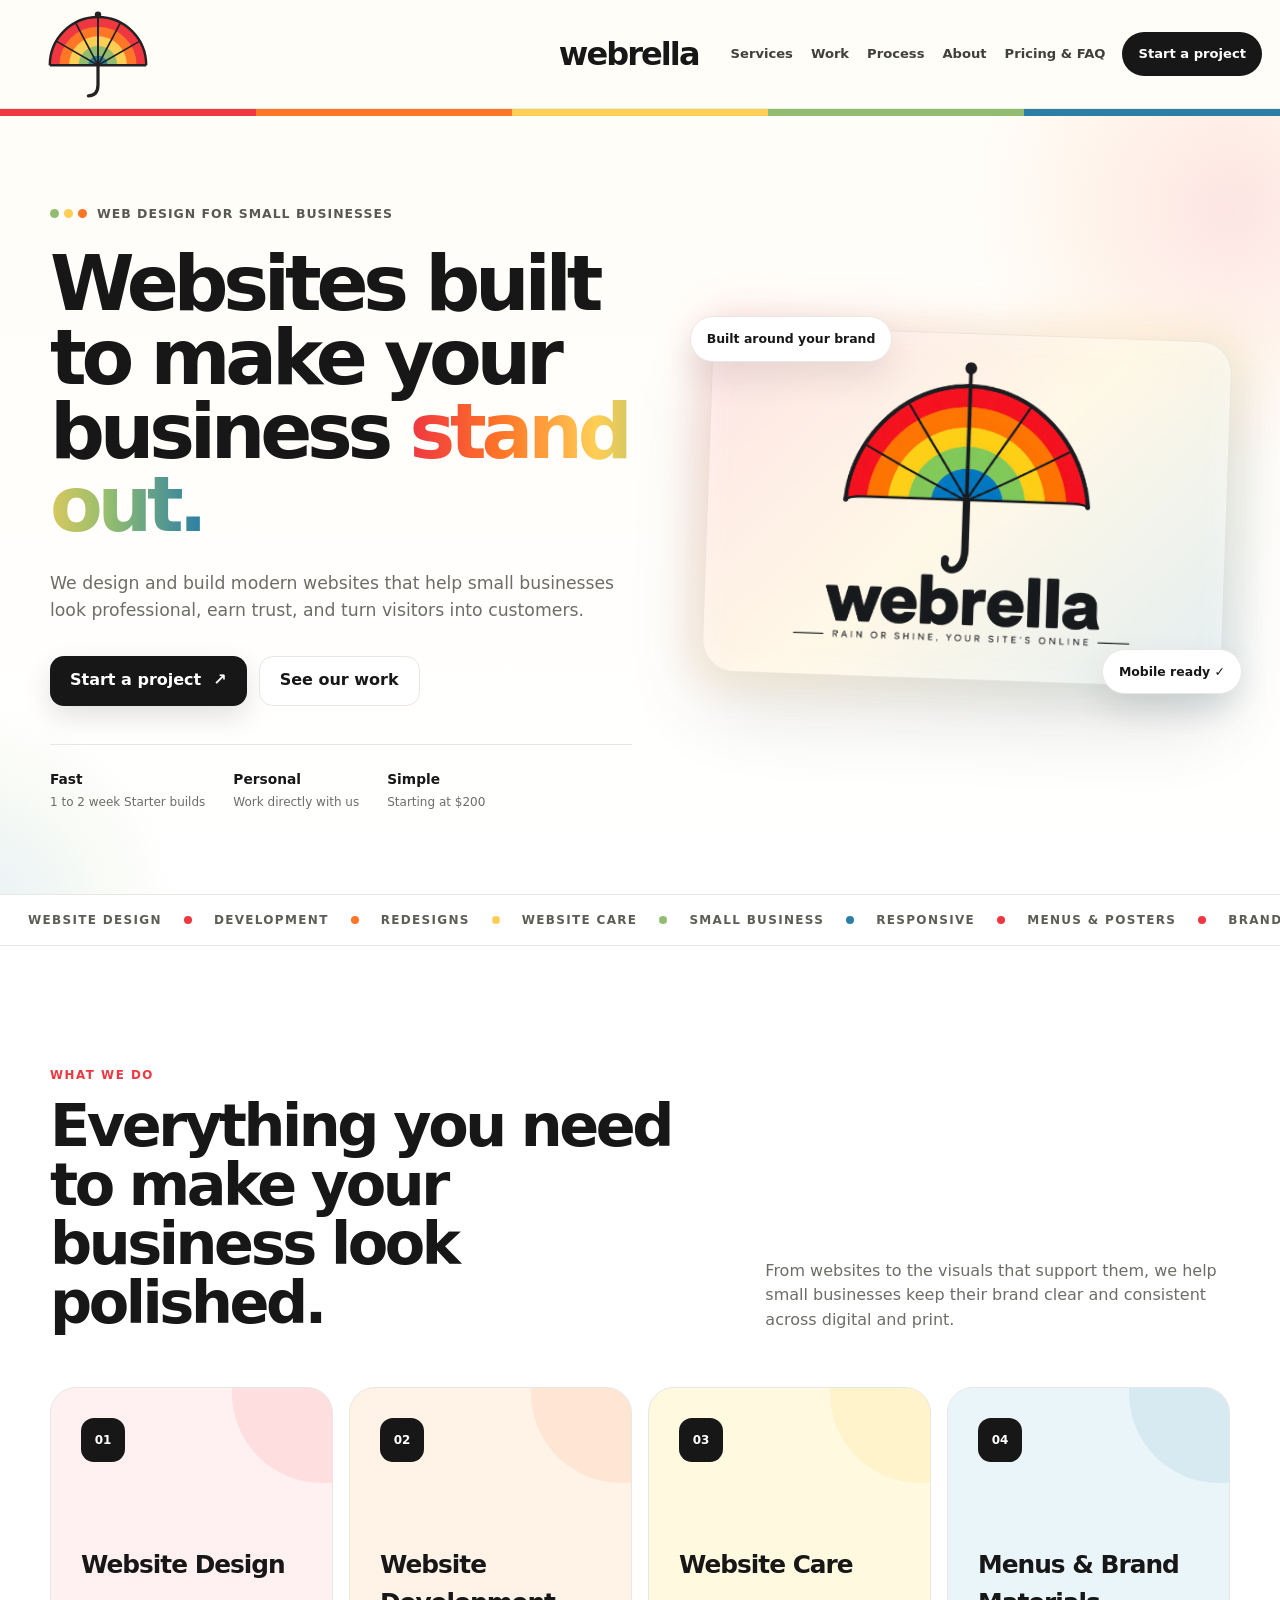
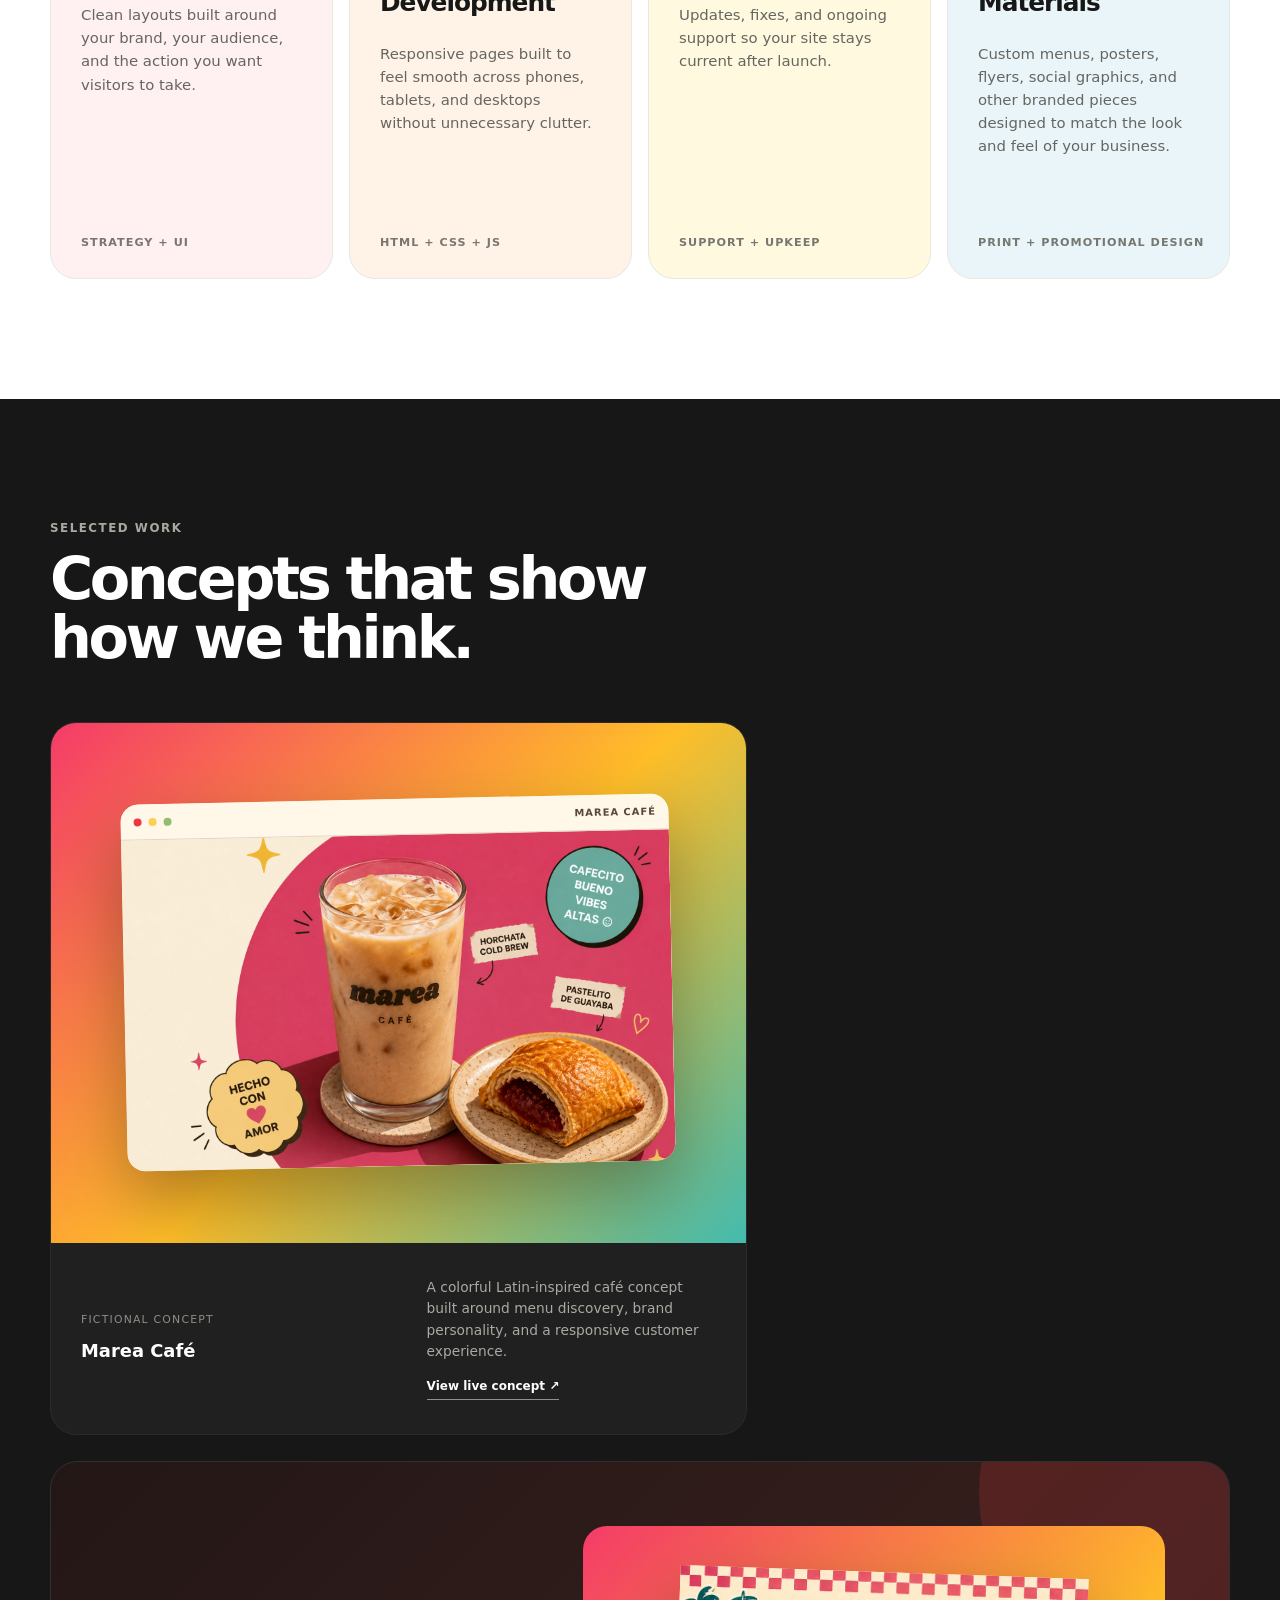
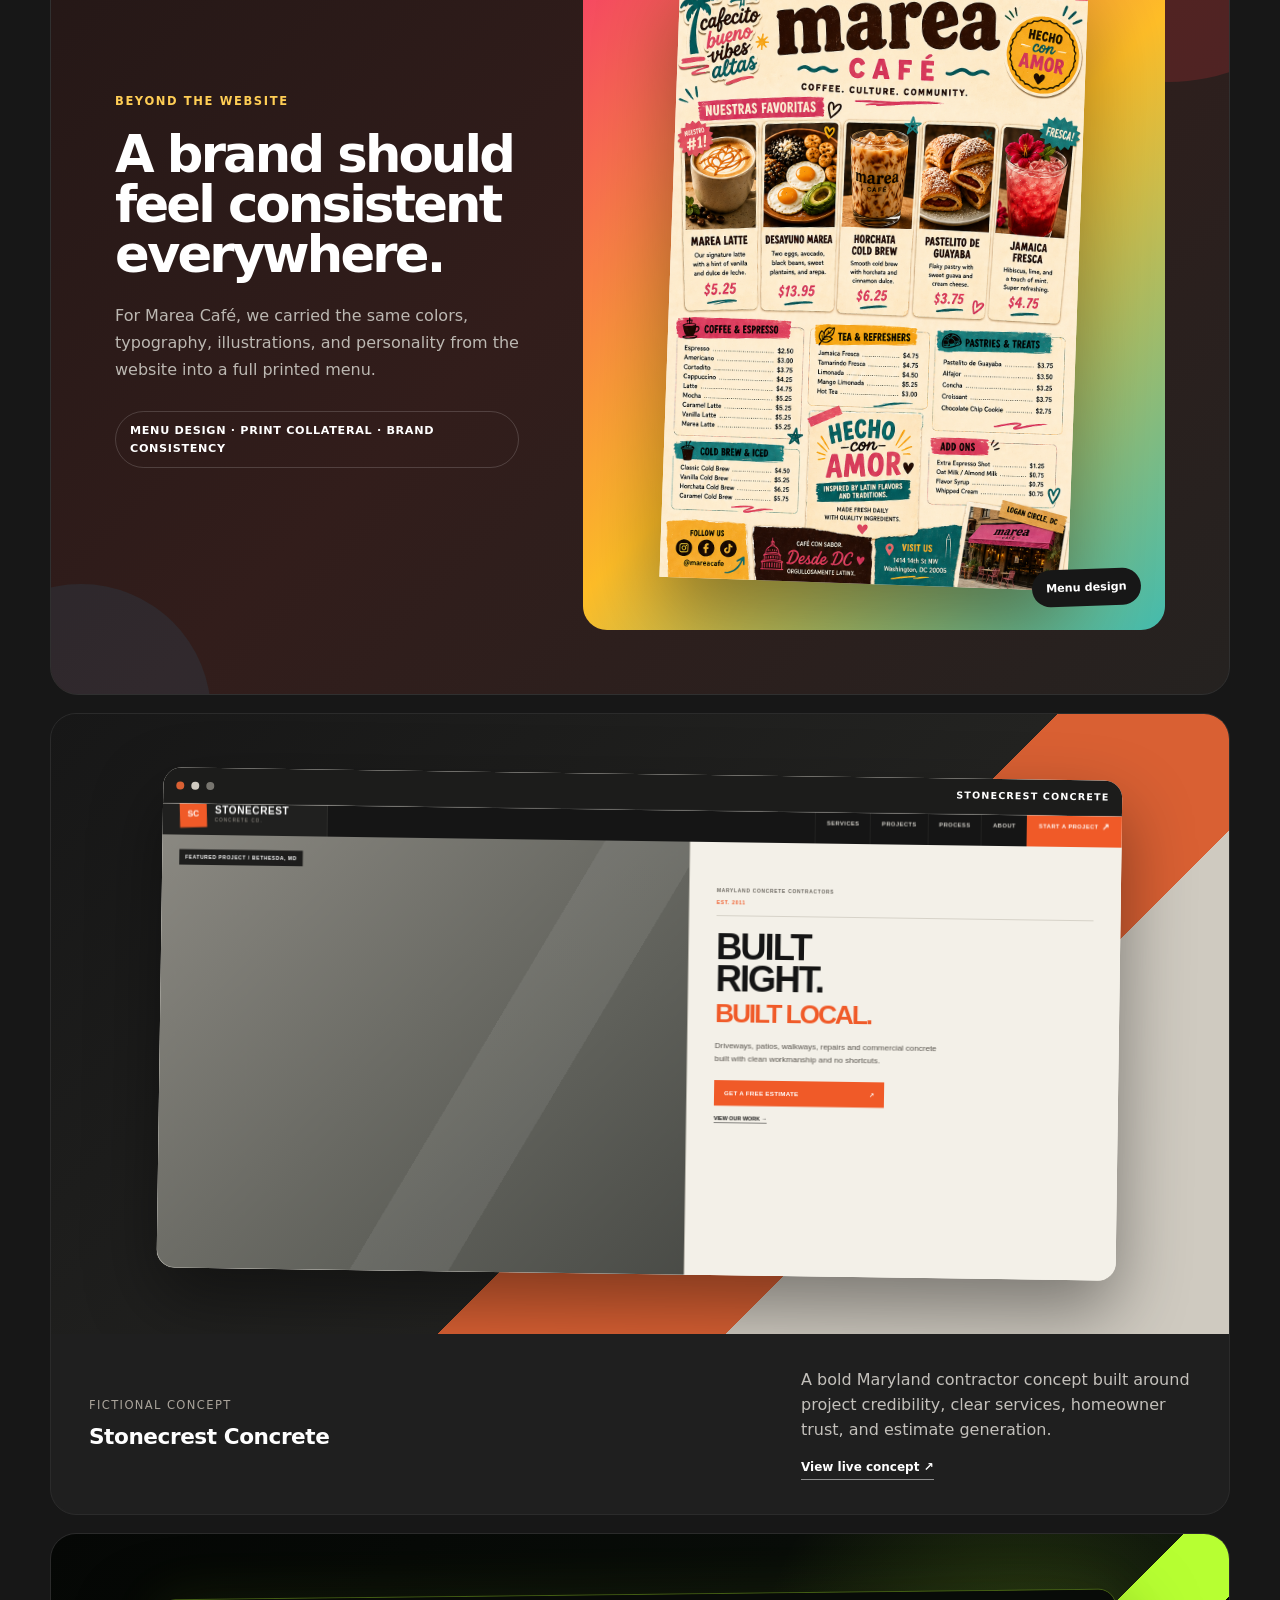
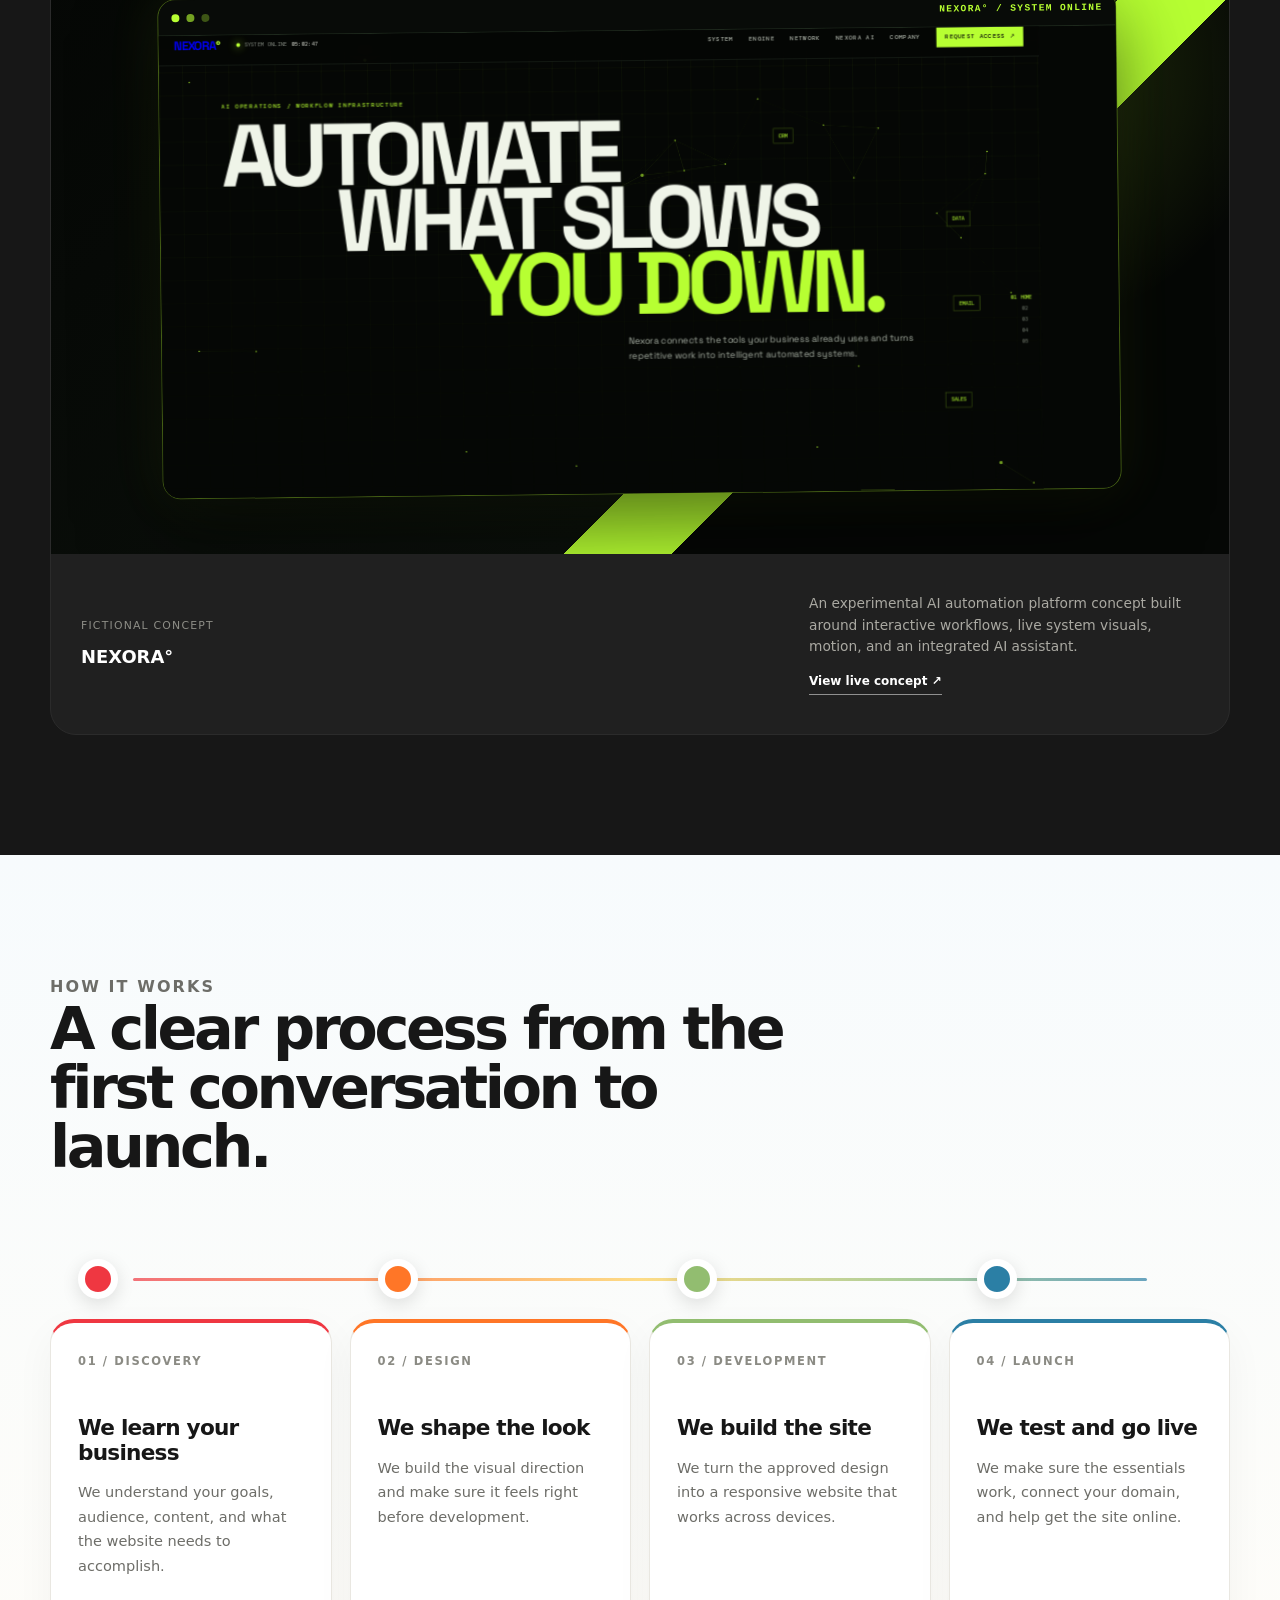
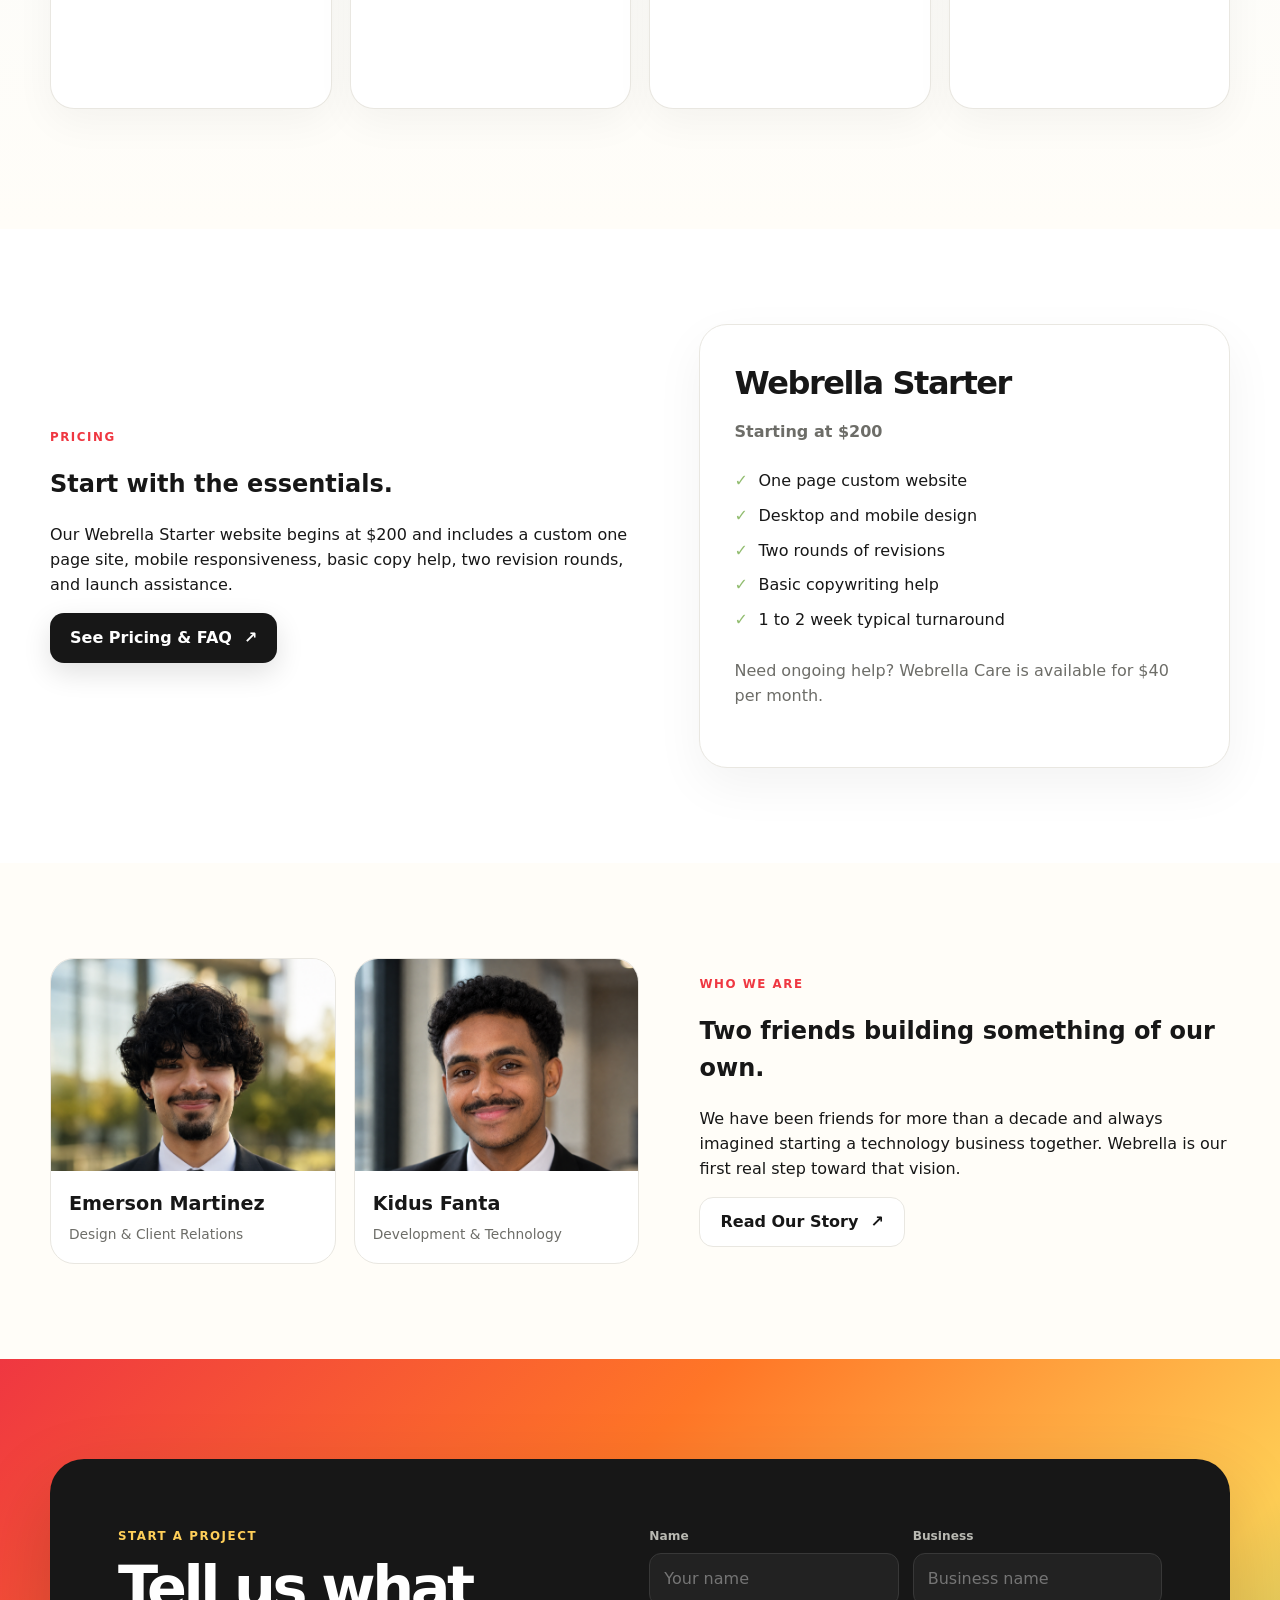
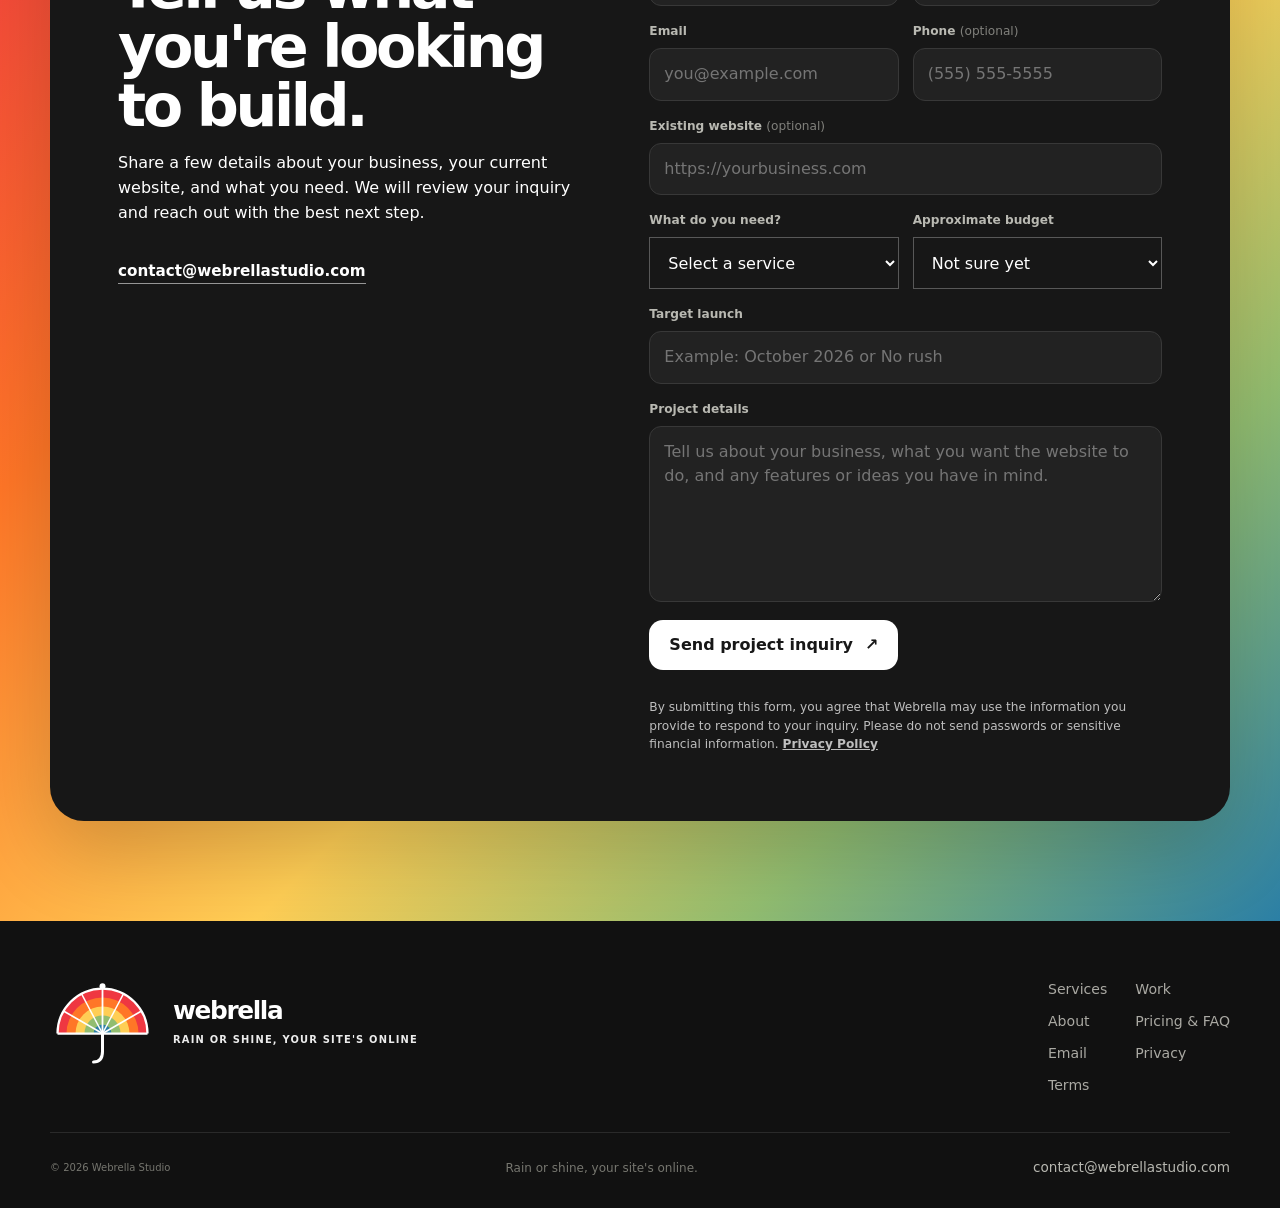
==== commit c164363c: "Add SEO, social metadata, and structured data to homepage" ====
--- a/index.html
+++ b/index.html
@@ -1 +1 @@
-<!doctype html><html lang="en"><head><meta charset="utf-8"><meta name="viewport" content="width=device-width,initial-scale=1"><meta name="description" content="Webrella Studio builds modern, responsive websites for small businesses."><title>Webrella Studio | Rain or Shine, Your Site's Online</title><link rel="stylesheet" href="css/style.css?v=20260811-2"><link rel="stylesheet" href="css/process.css?v=20260811-2"><link rel="stylesheet" href="css/pages.css?v=20260811-2"><style>.header-inner{min-height:108px}.brand{width:180px;height:92px;overflow:visible;flex:0 0 180px;display:flex;align-items:center}.header-mark{display:block;width:160px;height:90px;overflow:visible}.footer-mark{display:flex;align-items:center;gap:18px}.footer-umbrella{display:block;width:105px;height:88px;flex:0 0 105px;overflow:visible}.footer-wordmark{display:flex;flex-direction:column;line-height:1}.footer-wordmark strong{color:#fff!important;font-size:1.55rem;font-weight:900;letter-spacing:-.055em}.footer-wordmark span{margin-top:5px;color:#fff!important;font-size:.62rem;font-weight:850;letter-spacing:.12em;white-space:nowrap}.contact-email{display:inline-block;margin-top:18px;color:#fff;font-weight:800;text-decoration:none;border-bottom:1px solid rgba(255,255,255,.55)}.stonecrest-link{display:block;height:100%;text-decoration:none;color:inherit}.stonecrest-visual{position:relative;display:flex!important;align-items:flex-end!important;min-height:360px!important;padding:34px!important;overflow:hidden;background:#20201f!important}.stonecrest-visual:before{content:"";position:absolute;inset:0;background:linear-gradient(135deg,transparent 0 55%,rgba(232,92,30,.92) 55% 70%,#c8c3b8 70% 100%)}.stonecrest-visual:after{content:"";position:absolute;left:34px;top:34px;width:110px;height:8px;background:#e85c1e}.stonecrest-mark{position:relative;z-index:2;color:#fff}.stonecrest-mark small{display:block;margin-bottom:10px;font-size:.72rem;font-weight:800;letter-spacing:.16em;text-transform:uppercase;color:#e85c1e}.stonecrest-mark strong{display:block;font-size:clamp(2rem,4vw,3.6rem);line-height:.86;letter-spacing:-.055em;text-transform:uppercase}.stonecrest-meta{display:flex!important;justify-content:space-between!important;align-items:flex-end!important;gap:18px}.stonecrest-meta a{color:#fff;text-decoration:none;font-size:.74rem;font-weight:850;border-bottom:1px solid rgba(255,255,255,.45);padding-bottom:3px}.stonecrest-meta a:hover{color:#ff7a32;border-color:#ff7a32}@media(max-width:720px){.header-inner{min-height:96px}.brand{width:145px;height:82px;flex-basis:145px}.header-mark{width:135px;height:80px}.site-nav{top:96px!important}.footer-mark{gap:13px}.footer-umbrella{width:88px;height:76px;flex-basis:88px}.footer-wordmark strong{font-size:1.25rem}.footer-wordmark span{font-size:.5rem;white-space:normal}.stonecrest-meta{align-items:flex-start!important;flex-direction:column!important}}</style></head><body><header class="site-header"><div class="container header-inner"><a class="brand" href="#top" aria-label="Webrella Studio home"><svg class="header-mark" viewBox="0 0 140 112" role="img" aria-label="Webrella umbrella logo"><path d="M10 70 A60 60 0 0 1 130 70 Z" fill="#ef3741"/><path d="M22 70 A48 48 0 0 1 118 70 Z" fill="#ff7627"/><path d="M34 70 A36 36 0 0 1 106 70 Z" fill="#ffce55"/><path d="M46 70 A24 24 0 0 1 94 70 Z" fill="#92bd70"/><path d="M58 70 A12 12 0 0 1 82 70 Z" fill="#2b7fa5"/><path d="M10 70 A60 60 0 0 1 130 70" fill="none" stroke="#222" stroke-width="3"/><line x1="70" y1="70" x2="70" y2="10" stroke="#222" stroke-width="2.4"/><line x1="70" y1="70" x2="42" y2="17" stroke="#222" stroke-width="2.1"/><line x1="70" y1="70" x2="98" y2="17" stroke="#222" stroke-width="2.1"/><line x1="70" y1="70" x2="18" y2="40" stroke="#222" stroke-width="2.1"/><line x1="70" y1="70" x2="122" y2="40" stroke="#222" stroke-width="2.1"/><line x1="10" y1="70" x2="130" y2="70" stroke="#222" stroke-width="3"/><circle cx="70" cy="7" r="4" fill="#222"/><path d="M70 70 V94 C70 104 66 108 58 108" fill="none" stroke="#222" stroke-width="4" stroke-linecap="round"/></svg></a><button class="nav-toggle" aria-controls="primary-navigation" aria-expanded="false" aria-label="Toggle navigation"><span class="hamburger"></span></button><nav id="primary-navigation" class="site-nav" aria-label="Primary navigation"><ul><li><a href="#services">Services</a></li><li><a href="#work">Work</a></li><li><a href="#process">Process</a></li><li><a href="about.html">About</a></li><li><a href="pricing.html">Pricing & FAQ</a></li><li><a class="nav-cta" href="#contact">Start a project</a></li></ul></nav></div></header><main id="top"><section class="hero"><div class="hero-rainbow-band"></div><div class="container hero-grid"><div class="hero-copy"><p class="eyebrow"><span></span> Web design for small businesses</p><h1>Websites built to make your business <em>stand out.</em></h1><p class="hero-lead">We design and build modern websites that help small businesses look professional, earn trust, and turn visitors into customers.</p><div class="hero-actions"><a class="btn btn-dark" href="#contact">Start a project <span>↗</span></a><a class="btn btn-ghost" href="#work">See our work</a></div><div class="hero-proof"><div><strong>Fast</strong><span>1 to 2 week Starter builds</span></div><div><strong>Personal</strong><span>Work directly with us</span></div><div><strong>Simple</strong><span>Starting at $200</span></div></div></div><div class="hero-art"><div class="logo-panel"><img src="ChatGPT%20Image%20Aug%2010,%202026,%2011_04_26%20AM.png" alt="Webrella Studio logo"></div><div class="floating-chip chip-one">Built around your brand</div><div class="floating-chip chip-two">Mobile ready ✓</div></div></div></section><section class="marquee"><div class="marquee-track"><span>Website Design</span><i></i><span>Development</span><i></i><span>Redesigns</span><i></i><span>Website Care</span><i></i><span>Small Business</span><i></i><span>Responsive</span></div></section><section id="services" class="section services-section"><div class="container"><div class="section-heading split-heading"><div><p class="section-kicker">What we do</p><h2>Everything you need to look good online.</h2></div><p>We focus on straightforward websites for small businesses, with room to grow as your needs become more advanced.</p></div><div class="services-grid"><article class="service-card red-card"><div class="service-icon">01</div><h3>Website Design</h3><p>Clean layouts built around your brand, your audience, and the action you want visitors to take.</p><span class="service-tag">Strategy + UI</span></article><article class="service-card orange-card"><div class="service-icon">02</div><h3>Website Development</h3><p>Responsive pages built to feel smooth across phones, tablets, and desktops without unnecessary clutter.</p><span class="service-tag">HTML + CSS + JS</span></article><article class="service-card yellow-card"><div class="service-icon">03</div><h3>Website Care</h3><p>Updates, fixes, and ongoing support so your site stays current after launch.</p><span class="service-tag">Support + upkeep</span></article></div></div></section><section id="work" class="section work-section"><div class="container"><div class="section-heading work-heading"><div><p class="section-kicker green-text">Selected work</p><h2>Concepts that show how we think.</h2></div></div><div class="project-grid"><article class="project-card project-wide"><div class="project-visual bloom-visual"><div class="browser-frame"><div class="browser-dots"><span></span><span></span><span></span></div><div class="mock-site cafe-site"><div class="mock-nav"></div><div class="mock-copy big"></div><div class="mock-copy"></div><div class="mock-button"></div></div></div></div><div class="project-meta"><div><span>Fictional concept</span><h3>Bloom Café</h3></div><p>Warm, welcoming restaurant presence built around menu discovery and reservations.</p></div></article><article class="project-card"><a class="stonecrest-link" href="stonecrest/" target="_blank" rel="noopener" aria-label="Open Stonecrest Concrete concept website"><div class="project-visual stonecrest-visual"><div class="stonecrest-mark"><small>Concrete Co.</small><strong>Stonecrest</strong></div></div></a><div class="project-meta compact stonecrest-meta"><div><span>Fictional concept</span><h3>Stonecrest Concrete</h3></div><a href="stonecrest/" target="_blank" rel="noopener">View live concept ↗</a></div></article><article class="project-card"><div class="project-visual harbor-visual"><div class="product-tile p1"></div><div class="product-tile p2"></div><div class="product-tile p3"></div></div><div class="project-meta compact"><div><span>Fictional concept</span><h3>Harbor Goods</h3></div></div></article></div></div></section><section id="process" class="section process-section"><div class="container"><div class="section-heading process-heading"><p class="section-kicker blue-text">How it works</p><h2>A clear process from the first conversation to launch.</h2></div><div class="process-timeline"><article class="process-step"><span class="process-node"></span><div class="process-card-detailed"><span class="process-number">01 / DISCOVERY</span><h3>We learn your business</h3><p>We understand your goals, audience, content, and what the website needs to accomplish.</p></div></article><article class="process-step"><span class="process-node"></span><div class="process-card-detailed"><span class="process-number">02 / DESIGN</span><h3>We shape the look</h3><p>We build the visual direction and make sure it feels right before development.</p></div></article><article class="process-step"><span class="process-node"></span><div class="process-card-detailed"><span class="process-number">03 / DEVELOPMENT</span><h3>We build the site</h3><p>We turn the approved design into a responsive website that works across devices.</p></div></article><article class="process-step"><span class="process-node"></span><div class="process-card-detailed"><span class="process-number">04 / LAUNCH</span><h3>We test and go live</h3><p>We make sure the essentials work, connect your domain, and help get the site online.</p></div></article></div></div></section><section class="home-preview alt"><div class="container preview-grid"><div><p class="section-kicker">Pricing</p><h2>Start with the essentials.</h2><p>Our Webrella Starter website begins at $200 and includes a custom one page site, mobile responsiveness, basic copy help, two revision rounds, and launch assistance.</p><a class="btn btn-dark" href="pricing.html">See Pricing & FAQ <span>↗</span></a></div><div class="preview-card"><h3>Webrella Starter</h3><p><strong>Starting at $200</strong></p><ul class="preview-list"><li>One page custom website</li><li>Desktop and mobile design</li><li>Two rounds of revisions</li><li>Basic copywriting help</li><li>1 to 2 week typical turnaround</li></ul><p>Need ongoing help? Webrella Care is available for $40 per month.</p></div></div></section><section class="home-preview"><div class="container preview-grid"><div class="mini-founders"><article class="mini-founder"><img src="ChatGPT%20Image%20Jul%2017,%202026,%2002_21_22%20PM.png" alt="Emerson Martinez"><div><h3>Emerson Martinez</h3><p>Design & Client Relations</p></div></article><article class="mini-founder"><img src="ChatGPT%20Image%20Aug%2010,%202026,%2001_30_33%20PM.png" alt="Kidus Fanta"><div><h3>Kidus Fanta</h3><p>Development & Technology</p></div></article></div><div><p class="section-kicker">Who we are</p><h2>Two friends building something of our own.</h2><p>We have been friends for more than a decade and always imagined starting a technology business together. Webrella is our first real step toward that vision.</p><a class="btn btn-ghost" href="about.html">Read Our Story <span>↗</span></a></div></div></section><section id="contact" class="contact-section"><div class="container contact-shell"><div class="contact-copy"><p class="section-kicker contact-kicker">Have a project in mind?</p><h2>Rain or shine, let's get your site online.</h2><p>Tell us a little about your business and what you want to build. We will use that to figure out the right next step.</p><a class="contact-email" href="mailto:contact@webrellastudio.com">contact@webrellastudio.com</a></div><form class="contact-form" action="https://formspree.io/f/myegeqbb" method="post"><input type="hidden" name="_subject" value="New Webrella project inquiry"><div class="form-grid"><div class="form-row"><label for="name">Name</label><input id="name" name="name" type="text" placeholder="Your name" required></div><div class="form-row"><label for="company">Business</label><input id="company" name="company" type="text" placeholder="Business name"></div></div><div class="form-row"><label for="email">Email</label><input id="email" name="email" type="email" placeholder="you@example.com" required></div><div class="form-row"><label for="message">Project details</label><textarea id="message" name="message" rows="5" placeholder="What are you looking to build?" required></textarea></div><div class="form-actions"><button class="btn btn-light" type="submit">Start a conversation <span>↗</span></button></div></form></div></section></main><footer class="site-footer"><div class="container footer-grid"><div class="footer-branding"><div class="footer-mark"><span class="footer-umbrella"><svg viewBox="0 0 140 112" width="105" height="88" aria-hidden="true"><path d="M10 70 A60 60 0 0 1 130 70 Z" fill="#ef3741"/><path d="M22 70 A48 48 0 0 1 118 70 Z" fill="#ff7627"/><path d="M34 70 A36 36 0 0 1 106 70 Z" fill="#ffce55"/><path d="M46 70 A24 24 0 0 1 94 70 Z" fill="#92bd70"/><path d="M58 70 A12 12 0 0 1 82 70 Z" fill="#2b7fa5"/><path d="M10 70 A60 60 0 0 1 130 70" fill="none" stroke="#fff" stroke-width="3"/><line x1="70" y1="70" x2="70" y2="10" stroke="#fff" stroke-width="2.4"/><line x1="70" y1="70" x2="42" y2="17" stroke="#fff" stroke-width="2.1"/><line x1="70" y1="70" x2="98" y2="17" stroke="#fff" stroke-width="2.1"/><line x1="70" y1="70" x2="18" y2="40" stroke="#fff" stroke-width="2.1"/><line x1="70" y1="70" x2="122" y2="40" stroke="#fff" stroke-width="2.1"/><line x1="10" y1="70" x2="130" y2="70" stroke="#fff" stroke-width="3"/><circle cx="70" cy="7" r="4" fill="#fff"/><path d="M70 70 V94 C70 104 66 108 58 108" fill="none" stroke="#fff" stroke-width="4" stroke-linecap="round"/></svg></span><div class="footer-wordmark"><strong>webrella</strong><span>RAIN OR SHINE, YOUR SITE'S ONLINE</span></div></div></div><div class="footer-links"><a href="#services">Services</a><a href="#work">Work</a><a href="about.html">About</a><a href="pricing.html">Pricing & FAQ</a><a href="mailto:contact@webrellastudio.com">Email</a></div><div class="footer-bottom"><small>&copy; <span id="year"></span> Webrella Studio</small><span>Rain or shine, your site's online.</span></div></div></footer><script src="js/script.js?v=20260811-2"></script></body></html>+<!doctype html><html lang="en"><head><meta charset="utf-8"><meta name="viewport" content="width=device-width,initial-scale=1"><meta name="description" content="Webrella Studio designs and builds modern, responsive websites for small businesses in Silver Spring, Maryland and beyond."><meta name="robots" content="index,follow"><title>Webrella Studio | Web Design for Small Businesses</title><link rel="canonical" href="https://webrellastudio.com/"><meta property="og:type" content="website"><meta property="og:site_name" content="Webrella Studio"><meta property="og:title" content="Webrella Studio | Web Design for Small Businesses"><meta property="og:description" content="Modern, responsive websites for small businesses, built by Webrella Studio in Silver Spring, Maryland."><meta property="og:url" content="https://webrellastudio.com/"><meta property="og:image" content="https://webrellastudio.com/ChatGPT%20Image%20Aug%2010,%202026,%2011_04_26%20AM.png"><meta name="twitter:card" content="summary_large_image"><meta name="twitter:title" content="Webrella Studio | Web Design for Small Businesses"><meta name="twitter:description" content="Modern, responsive websites for small businesses, built by Webrella Studio in Silver Spring, Maryland."><meta name="twitter:image" content="https://webrellastudio.com/ChatGPT%20Image%20Aug%2010,%202026,%2011_04_26%20AM.png"><script type="application/ld+json">{"@context":"https://schema.org","@type":"Organization","name":"Webrella Studio","url":"https://webrellastudio.com/","email":"contact@webrellastudio.com","telephone":"+1-240-618-4825","description":"Web design and development studio creating modern, responsive websites for small businesses.","address":{"@type":"PostalAddress","addressLocality":"Silver Spring","addressRegion":"MD","addressCountry":"US"},"founder":[{"@type":"Person","name":"Emerson Martinez"},{"@type":"Person","name":"Kidus Fanta"}]}</script><link rel="stylesheet" href="css/style.css?v=20260811-2"><link rel="stylesheet" href="css/process.css?v=20260811-2"><link rel="stylesheet" href="css/pages.css?v=20260811-2"><style>.header-inner{min-height:108px}.brand{width:180px;height:92px;overflow:visible;flex:0 0 180px;display:flex;align-items:center}.header-mark{display:block;width:160px;height:90px;overflow:visible}.footer-mark{display:flex;align-items:center;gap:18px}.footer-umbrella{display:block;width:105px;height:88px;flex:0 0 105px;overflow:visible}.footer-wordmark{display:flex;flex-direction:column;line-height:1}.footer-wordmark strong{color:#fff!important;font-size:1.55rem;font-weight:900;letter-spacing:-.055em}.footer-wordmark span{margin-top:5px;color:#fff!important;font-size:.62rem;font-weight:850;letter-spacing:.12em;white-space:nowrap}.contact-email{display:inline-block;margin-top:18px;color:#fff;font-weight:800;text-decoration:none;border-bottom:1px solid rgba(255,255,255,.55)}.stonecrest-link{display:block;height:100%;text-decoration:none;color:inherit}.stonecrest-visual{position:relative;display:flex!important;align-items:flex-end!important;min-height:360px!important;padding:34px!important;overflow:hidden;background:#20201f!important}.stonecrest-visual:before{content:"";position:absolute;inset:0;background:linear-gradient(135deg,transparent 0 55%,rgba(232,92,30,.92) 55% 70%,#c8c3b8 70% 100%)}.stonecrest-visual:after{content:"";position:absolute;left:34px;top:34px;width:110px;height:8px;background:#e85c1e}.stonecrest-mark{position:relative;z-index:2;color:#fff}.stonecrest-mark small{display:block;margin-bottom:10px;font-size:.72rem;font-weight:800;letter-spacing:.16em;text-transform:uppercase;color:#e85c1e}.stonecrest-mark strong{display:block;font-size:clamp(2rem,4vw,3.6rem);line-height:.86;letter-spacing:-.055em;text-transform:uppercase}.stonecrest-meta{display:flex!important;justify-content:space-between!important;align-items:flex-end!important;gap:18px}.stonecrest-meta a{color:#fff;text-decoration:none;font-size:.74rem;font-weight:850;border-bottom:1px solid rgba(255,255,255,.45);padding-bottom:3px}.stonecrest-meta a:hover{color:#ff7a32;border-color:#ff7a32}@media(max-width:720px){.header-inner{min-height:96px}.brand{width:145px;height:82px;flex-basis:145px}.header-mark{width:135px;height:80px}.site-nav{top:96px!important}.footer-mark{gap:13px}.footer-umbrella{width:88px;height:76px;flex-basis:88px}.footer-wordmark strong{font-size:1.25rem}.footer-wordmark span{font-size:.5rem;white-space:normal}.stonecrest-meta{align-items:flex-start!important;flex-direction:column!important}}</style></head><body><header class="site-header"><div class="container header-inner"><a class="brand" href="#top" aria-label="Webrella Studio home"><svg class="header-mark" viewBox="0 0 140 112" role="img" aria-label="Webrella umbrella logo"><path d="M10 70 A60 60 0 0 1 130 70 Z" fill="#ef3741"/><path d="M22 70 A48 48 0 0 1 118 70 Z" fill="#ff7627"/><path d="M34 70 A36 36 0 0 1 106 70 Z" fill="#ffce55"/><path d="M46 70 A24 24 0 0 1 94 70 Z" fill="#92bd70"/><path d="M58 70 A12 12 0 0 1 82 70 Z" fill="#2b7fa5"/><path d="M10 70 A60 60 0 0 1 130 70" fill="none" stroke="#222" stroke-width="3"/><line x1="70" y1="70" x2="70" y2="10" stroke="#222" stroke-width="2.4"/><line x1="70" y1="70" x2="42" y2="17" stroke="#222" stroke-width="2.1"/><line x1="70" y1="70" x2="98" y2="17" stroke="#222" stroke-width="2.1"/><line x1="70" y1="70" x2="18" y2="40" stroke="#222" stroke-width="2.1"/><line x1="70" y1="70" x2="122" y2="40" stroke="#222" stroke-width="2.1"/><line x1="10" y1="70" x2="130" y2="70" stroke="#222" stroke-width="3"/><circle cx="70" cy="7" r="4" fill="#222"/><path d="M70 70 V94 C70 104 66 108 58 108" fill="none" stroke="#222" stroke-width="4" stroke-linecap="round"/></svg></a><button class="nav-toggle" aria-controls="primary-navigation" aria-expanded="false" aria-label="Toggle navigation"><span class="hamburger"></span></button><nav id="primary-navigation" class="site-nav" aria-label="Primary navigation"><ul><li><a href="#services">Services</a></li><li><a href="#work">Work</a></li><li><a href="#process">Process</a></li><li><a href="about.html">About</a></li><li><a href="pricing.html">Pricing & FAQ</a></li><li><a class="nav-cta" href="#contact">Start a project</a></li></ul></nav></div></header><main id="top"><section class="hero"><div class="hero-rainbow-band"></div><div class="container hero-grid"><div class="hero-copy"><p class="eyebrow"><span></span> Web design for small businesses</p><h1>Websites built to make your business <em>stand out.</em></h1><p class="hero-lead">We design and build modern websites that help small businesses look professional, earn trust, and turn visitors into customers.</p><div class="hero-actions"><a class="btn btn-dark" href="#contact">Start a project <span>↗</span></a><a class="btn btn-ghost" href="#work">See our work</a></div><div class="hero-proof"><div><strong>Fast</strong><span>1 to 2 week Starter builds</span></div><div><strong>Personal</strong><span>Work directly with us</span></div><div><strong>Simple</strong><span>Starting at $200</span></div></div></div><div class="hero-art"><div class="logo-panel"><img src="ChatGPT%20Image%20Aug%2010,%202026,%2011_04_26%20AM.png" alt="Webrella Studio logo"></div><div class="floating-chip chip-one">Built around your brand</div><div class="floating-chip chip-two">Mobile ready ✓</div></div></div></section><section class="marquee"><div class="marquee-track"><span>Website Design</span><i></i><span>Development</span><i></i><span>Redesigns</span><i></i><span>Website Care</span><i></i><span>Small Business</span><i></i><span>Responsive</span></div></section><section id="services" class="section services-section"><div class="container"><div class="section-heading split-heading"><div><p class="section-kicker">What we do</p><h2>Everything you need to look good online.</h2></div><p>We focus on straightforward websites for small businesses, with room to grow as your needs become more advanced.</p></div><div class="services-grid"><article class="service-card red-card"><div class="service-icon">01</div><h3>Website Design</h3><p>Clean layouts built around your brand, your audience, and the action you want visitors to take.</p><span class="service-tag">Strategy + UI</span></article><article class="service-card orange-card"><div class="service-icon">02</div><h3>Website Development</h3><p>Responsive pages built to feel smooth across phones, tablets, and desktops without unnecessary clutter.</p><span class="service-tag">HTML + CSS + JS</span></article><article class="service-card yellow-card"><div class="service-icon">03</div><h3>Website Care</h3><p>Updates, fixes, and ongoing support so your site stays current after launch.</p><span class="service-tag">Support + upkeep</span></article></div></div></section><section id="work" class="section work-section"><div class="container"><div class="section-heading work-heading"><div><p class="section-kicker green-text">Selected work</p><h2>Concepts that show how we think.</h2></div></div><div class="project-grid"><article class="project-card project-wide"><div class="project-visual bloom-visual"><div class="browser-frame"><div class="browser-dots"><span></span><span></span><span></span></div><div class="mock-site cafe-site"><div class="mock-nav"></div><div class="mock-copy big"></div><div class="mock-copy"></div><div class="mock-button"></div></div></div></div><div class="project-meta"><div><span>Fictional concept</span><h3>Bloom Café</h3></div><p>Warm, welcoming restaurant presence built around menu discovery and reservations.</p></div></article><article class="project-card"><a class="stonecrest-link" href="stonecrest/" target="_blank" rel="noopener" aria-label="Open Stonecrest Concrete concept website"><div class="project-visual stonecrest-visual"><div class="stonecrest-mark"><small>Concrete Co.</small><strong>Stonecrest</strong></div></div></a><div class="project-meta compact stonecrest-meta"><div><span>Fictional concept</span><h3>Stonecrest Concrete</h3></div><a href="stonecrest/" target="_blank" rel="noopener">View live concept ↗</a></div></article><article class="project-card"><div class="project-visual harbor-visual"><div class="product-tile p1"></div><div class="product-tile p2"></div><div class="product-tile p3"></div></div><div class="project-meta compact"><div><span>Fictional concept</span><h3>Harbor Goods</h3></div></div></article></div></div></section><section id="process" class="section process-section"><div class="container"><div class="section-heading process-heading"><p class="section-kicker blue-text">How it works</p><h2>A clear process from the first conversation to launch.</h2></div><div class="process-timeline"><article class="process-step"><span class="process-node"></span><div class="process-card-detailed"><span class="process-number">01 / DISCOVERY</span><h3>We learn your business</h3><p>We understand your goals, audience, content, and what the website needs to accomplish.</p></div></article><article class="process-step"><span class="process-node"></span><div class="process-card-detailed"><span class="process-number">02 / DESIGN</span><h3>We shape the look</h3><p>We build the visual direction and make sure it feels right before development.</p></div></article><article class="process-step"><span class="process-node"></span><div class="process-card-detailed"><span class="process-number">03 / DEVELOPMENT</span><h3>We build the site</h3><p>We turn the approved design into a responsive website that works across devices.</p></div></article><article class="process-step"><span class="process-node"></span><div class="process-card-detailed"><span class="process-number">04 / LAUNCH</span><h3>We test and go live</h3><p>We make sure the essentials work, connect your domain, and help get the site online.</p></div></article></div></div></section><section class="home-preview alt"><div class="container preview-grid"><div><p class="section-kicker">Pricing</p><h2>Start with the essentials.</h2><p>Our Webrella Starter website begins at $200 and includes a custom one page site, mobile responsiveness, basic copy help, two revision rounds, and launch assistance.</p><a class="btn btn-dark" href="pricing.html">See Pricing & FAQ <span>↗</span></a></div><div class="preview-card"><h3>Webrella Starter</h3><p><strong>Starting at $200</strong></p><ul class="preview-list"><li>One page custom website</li><li>Desktop and mobile design</li><li>Two rounds of revisions</li><li>Basic copywriting help</li><li>1 to 2 week typical turnaround</li></ul><p>Need ongoing help? Webrella Care is available for $40 per month.</p></div></div></section><section class="home-preview"><div class="container preview-grid"><div class="mini-founders"><article class="mini-founder"><img src="ChatGPT%20Image%20Jul%2017,%202026,%2002_21_22%20PM.png" alt="Emerson Martinez"><div><h3>Emerson Martinez</h3><p>Design & Client Relations</p></div></article><article class="mini-founder"><img src="ChatGPT%20Image%20Aug%2010,%202026,%2001_30_33%20PM.png" alt="Kidus Fanta"><div><h3>Kidus Fanta</h3><p>Development & Technology</p></div></article></div><div><p class="section-kicker">Who we are</p><h2>Two friends building something of our own.</h2><p>We have been friends for more than a decade and always imagined starting a technology business together. Webrella is our first real step toward that vision.</p><a class="btn btn-ghost" href="about.html">Read Our Story <span>↗</span></a></div></div></section><section id="contact" class="contact-section"><div class="container contact-shell"><div class="contact-copy"><p class="section-kicker contact-kicker">Have a project in mind?</p><h2>Rain or shine, let's get your site online.</h2><p>Tell us a little about your business and what you want to build. We will use that to figure out the right next step.</p><a class="contact-email" href="mailto:contact@webrellastudio.com">contact@webrellastudio.com</a></div><form class="contact-form" action="https://formspree.io/f/myegeqbb" method="post"><input type="hidden" name="_subject" value="New Webrella project inquiry"><div class="form-grid"><div class="form-row"><label for="name">Name</label><input id="name" name="name" type="text" placeholder="Your name" required></div><div class="form-row"><label for="company">Business</label><input id="company" name="company" type="text" placeholder="Business name"></div></div><div class="form-row"><label for="email">Email</label><input id="email" name="email" type="email" placeholder="you@example.com" required></div><div class="form-row"><label for="message">Project details</label><textarea id="message" name="message" rows="5" placeholder="What are you looking to build?" required></textarea></div><div class="form-actions"><button class="btn btn-light" type="submit">Start a conversation <span>↗</span></button></div></form></div></section></main><footer class="site-footer"><div class="container footer-grid"><div class="footer-branding"><div class="footer-mark"><span class="footer-umbrella"><svg viewBox="0 0 140 112" width="105" height="88" aria-hidden="true"><path d="M10 70 A60 60 0 0 1 130 70 Z" fill="#ef3741"/><path d="M22 70 A48 48 0 0 1 118 70 Z" fill="#ff7627"/><path d="M34 70 A36 36 0 0 1 106 70 Z" fill="#ffce55"/><path d="M46 70 A24 24 0 0 1 94 70 Z" fill="#92bd70"/><path d="M58 70 A12 12 0 0 1 82 70 Z" fill="#2b7fa5"/><path d="M10 70 A60 60 0 0 1 130 70" fill="none" stroke="#fff" stroke-width="3"/><line x1="70" y1="70" x2="70" y2="10" stroke="#fff" stroke-width="2.4"/><line x1="70" y1="70" x2="42" y2="17" stroke="#fff" stroke-width="2.1"/><line x1="70" y1="70" x2="98" y2="17" stroke="#fff" stroke-width="2.1"/><line x1="70" y1="70" x2="18" y2="40" stroke="#fff" stroke-width="2.1"/><line x1="70" y1="70" x2="122" y2="40" stroke="#fff" stroke-width="2.1"/><line x1="10" y1="70" x2="130" y2="70" stroke="#fff" stroke-width="3"/><circle cx="70" cy="7" r="4" fill="#fff"/><path d="M70 70 V94 C70 104 66 108 58 108" fill="none" stroke="#fff" stroke-width="4" stroke-linecap="round"/></svg></span><div class="footer-wordmark"><strong>webrella</strong><span>RAIN OR SHINE, YOUR SITE'S ONLINE</span></div></div></div><div class="footer-links"><a href="#services">Services</a><a href="#work">Work</a><a href="about.html">About</a><a href="pricing.html">Pricing & FAQ</a><a href="mailto:contact@webrellastudio.com">Email</a></div><div class="footer-bottom"><small>&copy; <span id="year"></span> Webrella Studio</small><span>Rain or shine, your site's online.</span></div></div></footer><script src="js/script.js?v=20260811-2"></script></body></html>
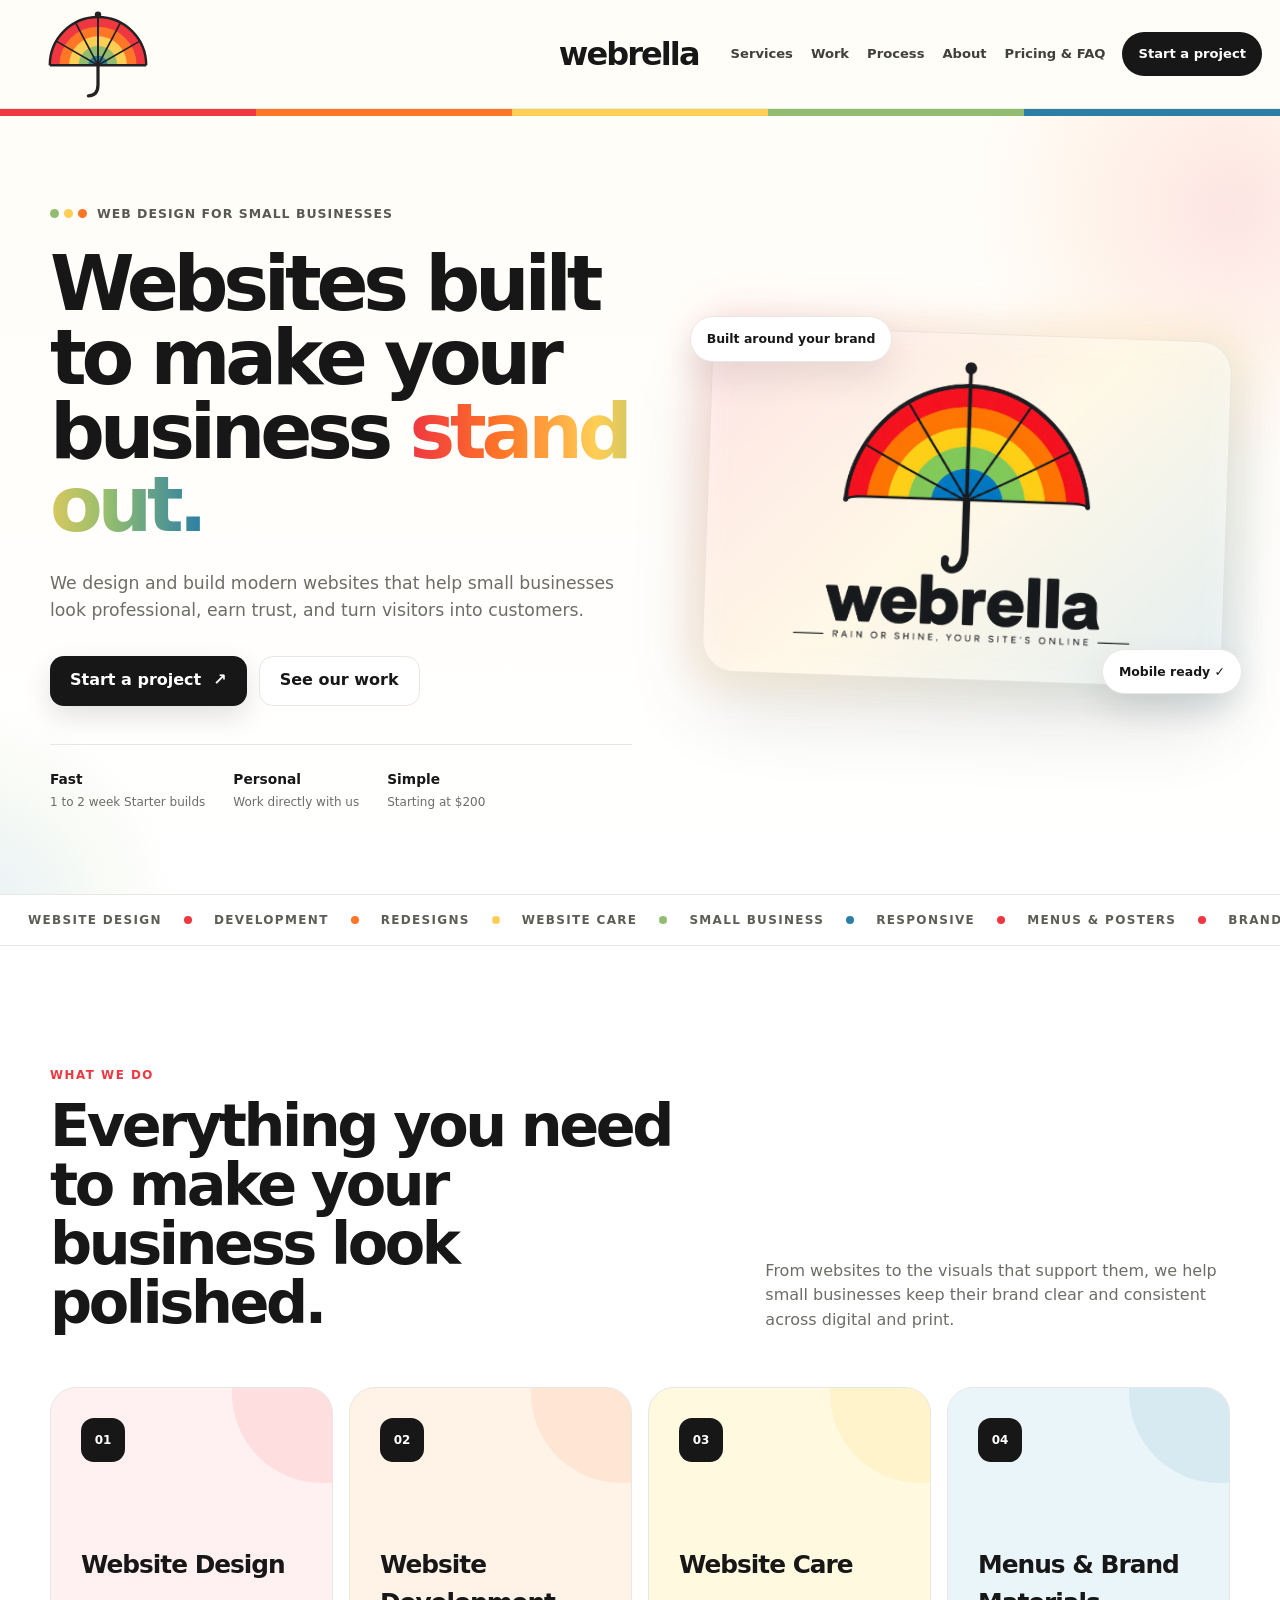
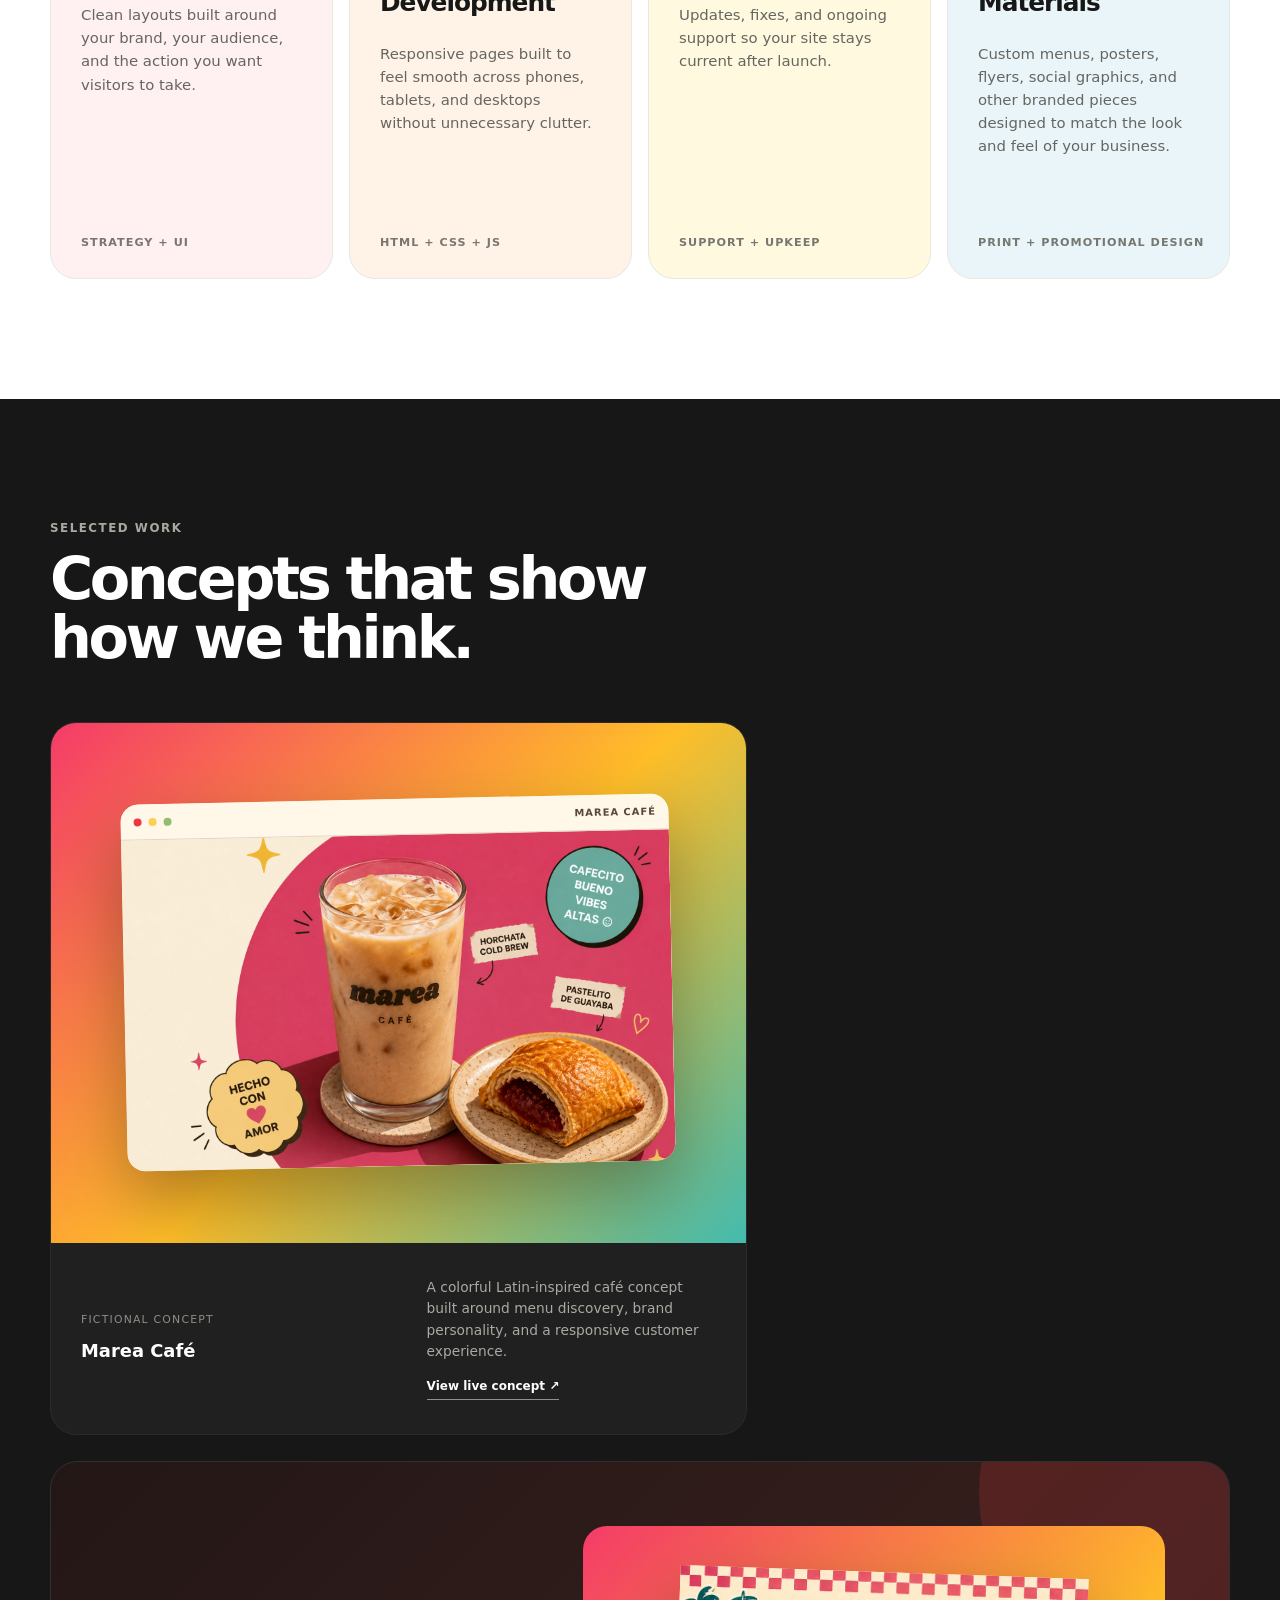
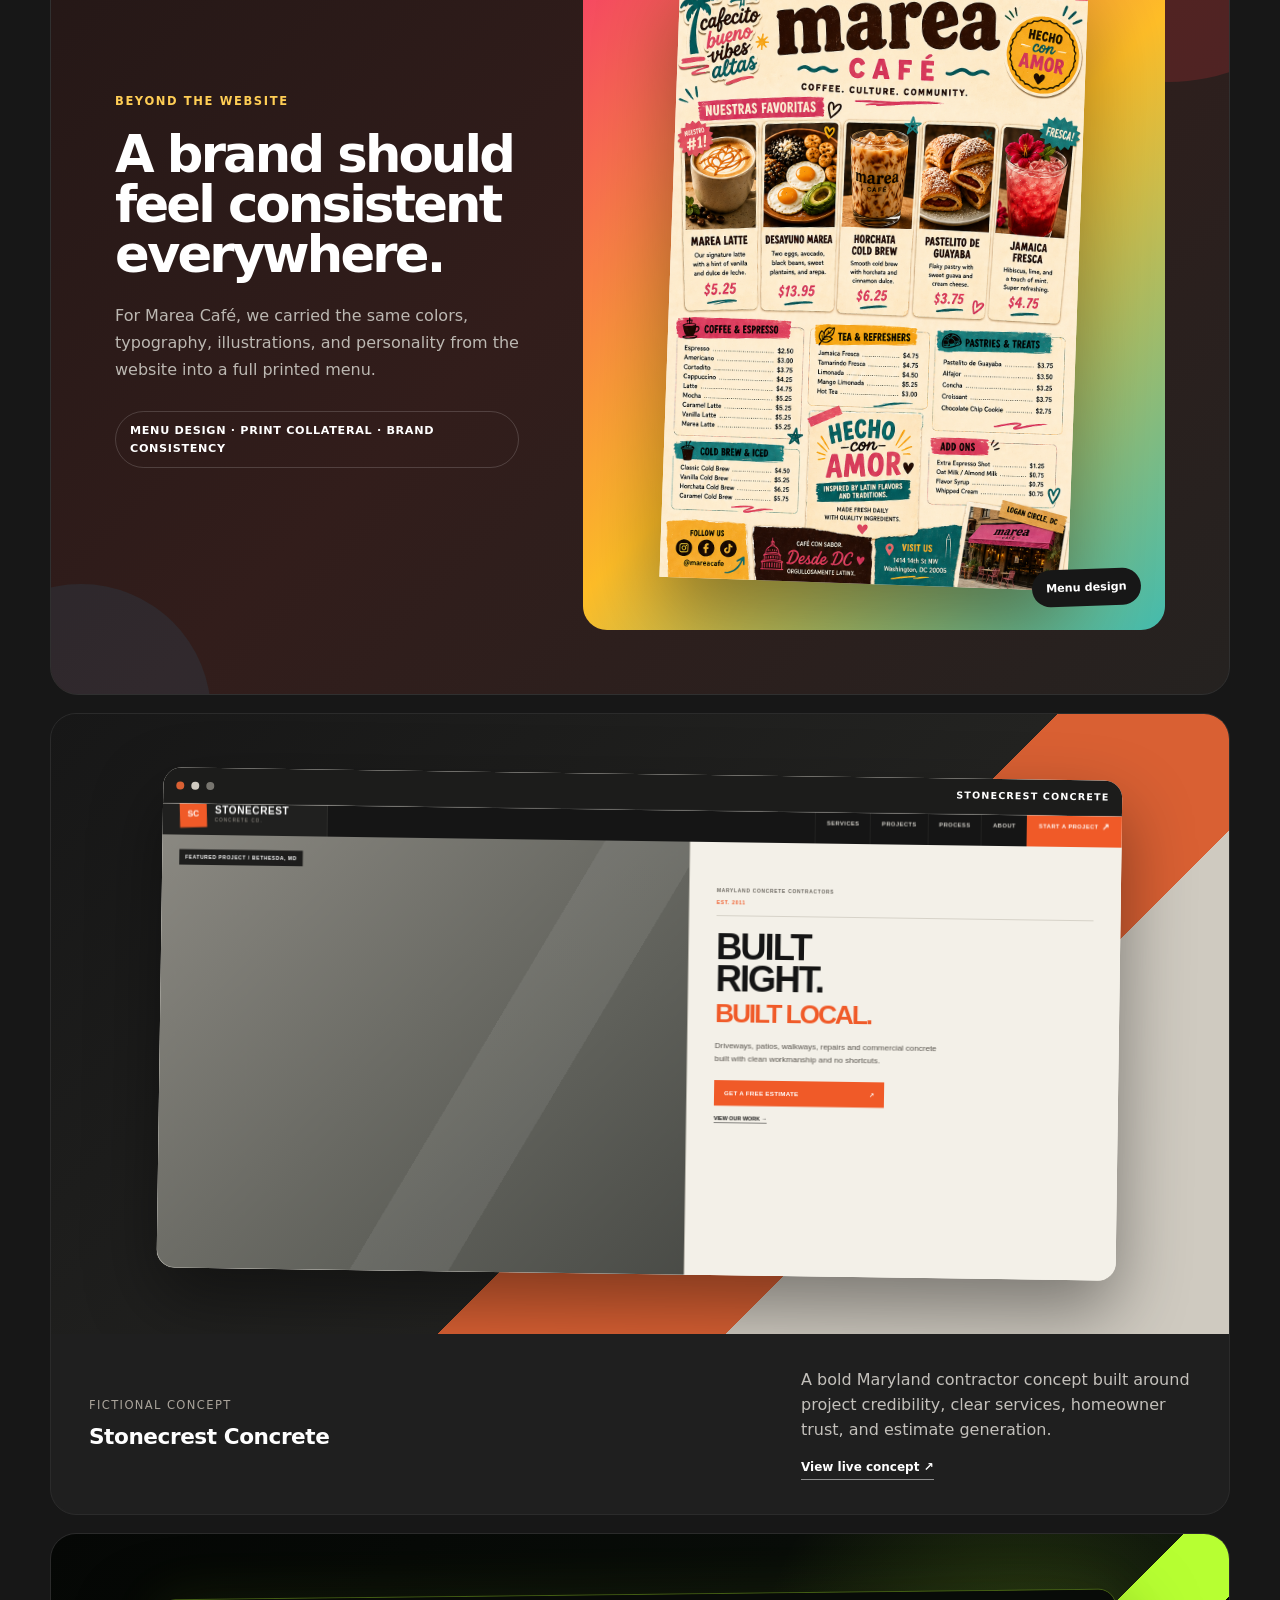
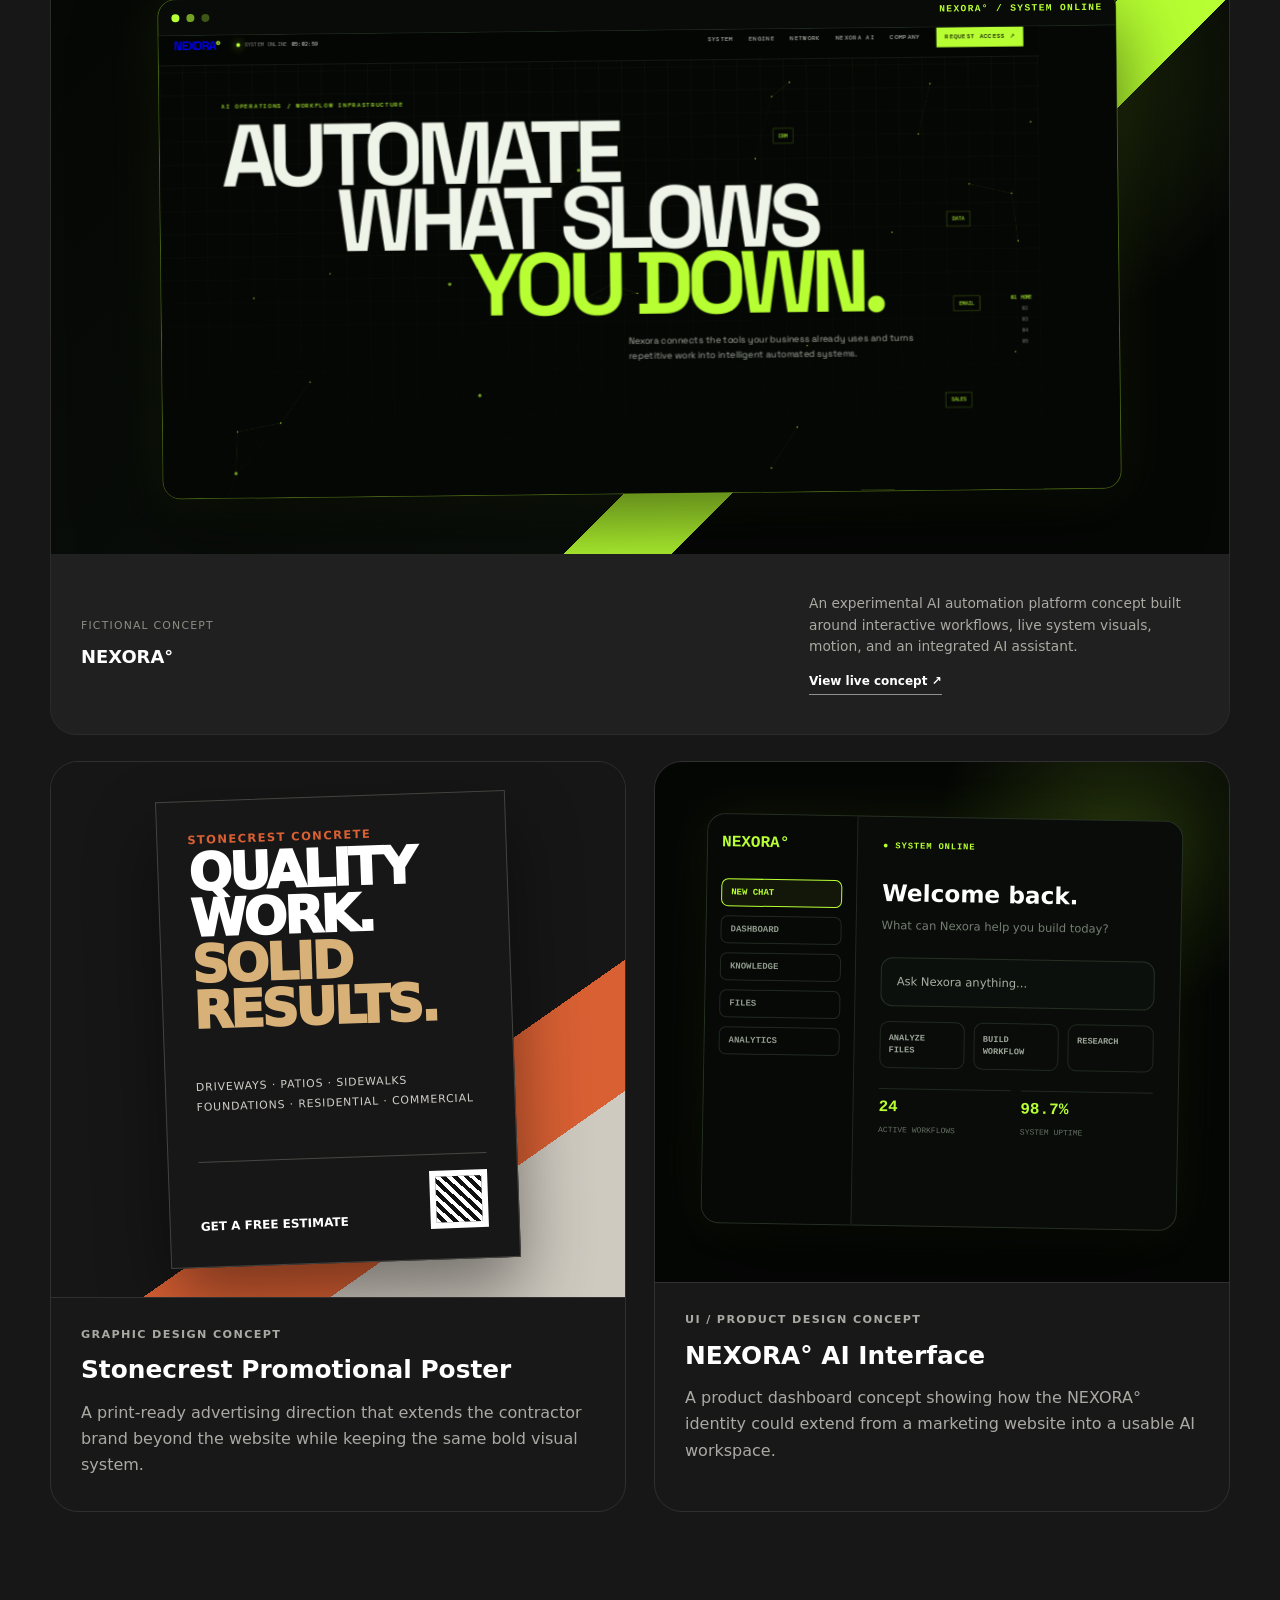
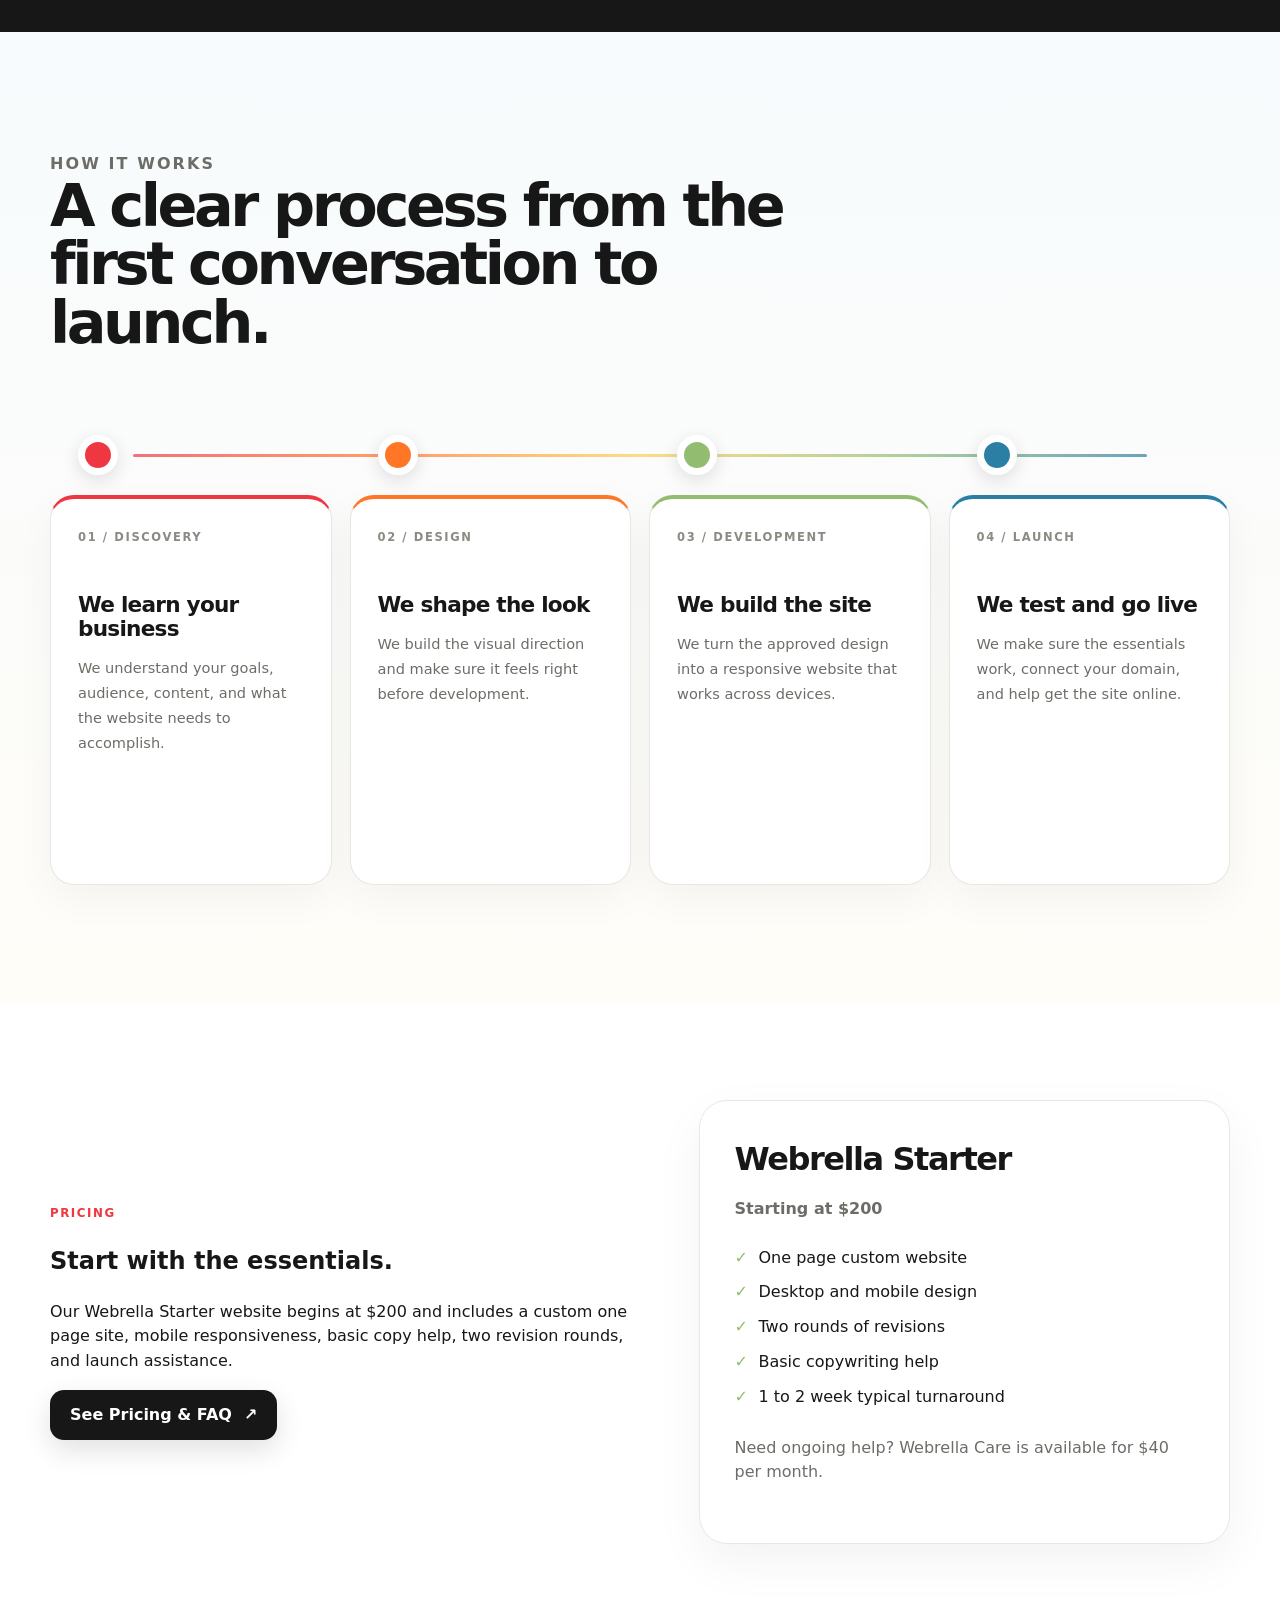
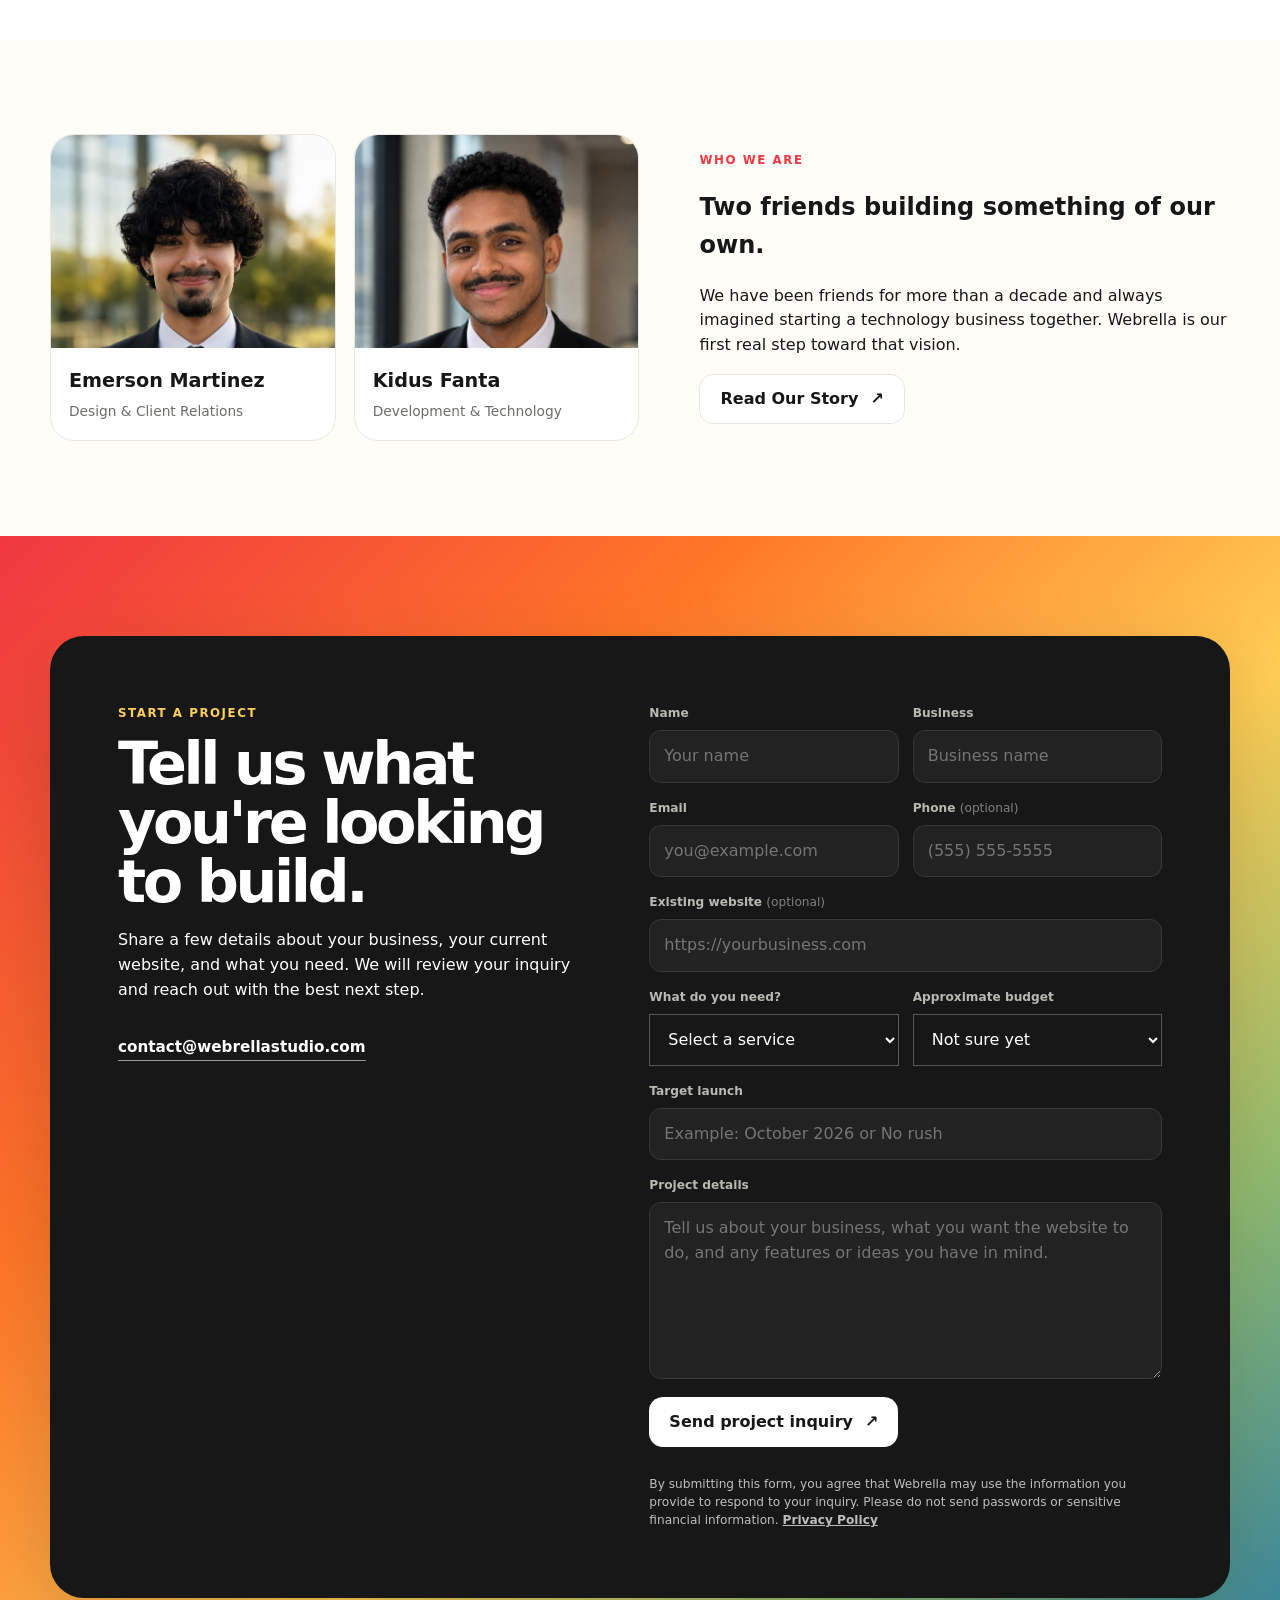
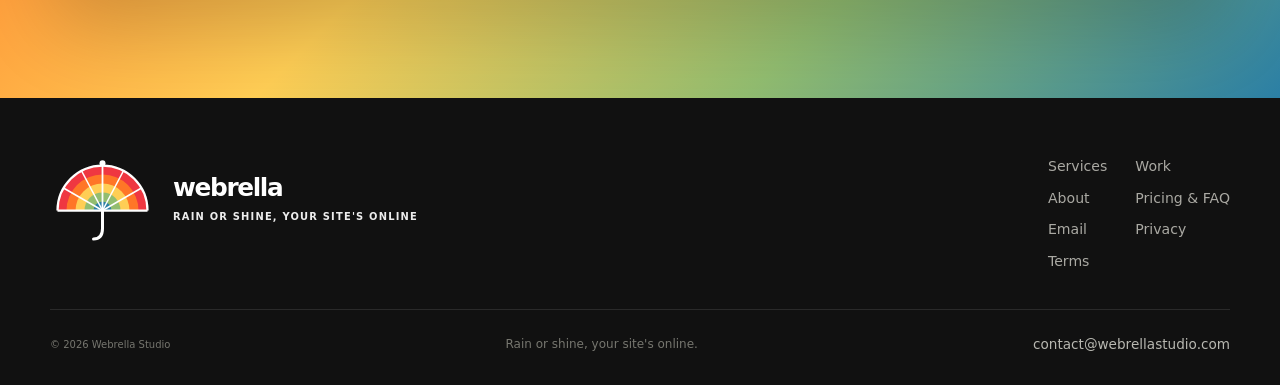
==== commit aa2c990a: "Load new portfolio poster and AI interface samples" ====
--- a/index.html
+++ b/index.html
@@ -1 +1 @@
-<!doctype html><html lang="en"><head><meta charset="utf-8"><meta name="viewport" content="width=device-width,initial-scale=1"><meta name="description" content="Webrella Studio designs and builds modern, responsive websites for small businesses in Silver Spring, Maryland and beyond."><meta name="robots" content="index,follow"><title>Webrella Studio | Web Design for Small Businesses</title><link rel="canonical" href="https://webrellastudio.com/"><meta property="og:type" content="website"><meta property="og:site_name" content="Webrella Studio"><meta property="og:title" content="Webrella Studio | Web Design for Small Businesses"><meta property="og:description" content="Modern, responsive websites for small businesses, built by Webrella Studio in Silver Spring, Maryland."><meta property="og:url" content="https://webrellastudio.com/"><meta property="og:image" content="https://webrellastudio.com/ChatGPT%20Image%20Aug%2010,%202026,%2011_04_26%20AM.png"><meta name="twitter:card" content="summary_large_image"><meta name="twitter:title" content="Webrella Studio | Web Design for Small Businesses"><meta name="twitter:description" content="Modern, responsive websites for small businesses, built by Webrella Studio in Silver Spring, Maryland."><meta name="twitter:image" content="https://webrellastudio.com/ChatGPT%20Image%20Aug%2010,%202026,%2011_04_26%20AM.png"><script type="application/ld+json">{"@context":"https://schema.org","@type":"Organization","name":"Webrella Studio","url":"https://webrellastudio.com/","email":"contact@webrellastudio.com","telephone":"+1-240-618-4825","description":"Web design and development studio creating modern, responsive websites for small businesses.","address":{"@type":"PostalAddress","addressLocality":"Silver Spring","addressRegion":"MD","addressCountry":"US"},"founder":[{"@type":"Person","name":"Emerson Martinez"},{"@type":"Person","name":"Kidus Fanta"}]}</script><link rel="stylesheet" href="css/style.css?v=20260811-2"><link rel="stylesheet" href="css/process.css?v=20260811-2"><link rel="stylesheet" href="css/pages.css?v=20260811-2"><style>.header-inner{min-height:108px}.brand{width:180px;height:92px;overflow:visible;flex:0 0 180px;display:flex;align-items:center}.header-mark{display:block;width:160px;height:90px;overflow:visible}.footer-mark{display:flex;align-items:center;gap:18px}.footer-umbrella{display:block;width:105px;height:88px;flex:0 0 105px;overflow:visible}.footer-wordmark{display:flex;flex-direction:column;line-height:1}.footer-wordmark strong{color:#fff!important;font-size:1.55rem;font-weight:900;letter-spacing:-.055em}.footer-wordmark span{margin-top:5px;color:#fff!important;font-size:.62rem;font-weight:850;letter-spacing:.12em;white-space:nowrap}.contact-email{display:inline-block;margin-top:18px;color:#fff;font-weight:800;text-decoration:none;border-bottom:1px solid rgba(255,255,255,.55)}.stonecrest-link{display:block;height:100%;text-decoration:none;color:inherit}.stonecrest-visual{position:relative;display:flex!important;align-items:flex-end!important;min-height:360px!important;padding:34px!important;overflow:hidden;background:#20201f!important}.stonecrest-visual:before{content:"";position:absolute;inset:0;background:linear-gradient(135deg,transparent 0 55%,rgba(232,92,30,.92) 55% 70%,#c8c3b8 70% 100%)}.stonecrest-visual:after{content:"";position:absolute;left:34px;top:34px;width:110px;height:8px;background:#e85c1e}.stonecrest-mark{position:relative;z-index:2;color:#fff}.stonecrest-mark small{display:block;margin-bottom:10px;font-size:.72rem;font-weight:800;letter-spacing:.16em;text-transform:uppercase;color:#e85c1e}.stonecrest-mark strong{display:block;font-size:clamp(2rem,4vw,3.6rem);line-height:.86;letter-spacing:-.055em;text-transform:uppercase}.stonecrest-meta{display:flex!important;justify-content:space-between!important;align-items:flex-end!important;gap:18px}.stonecrest-meta a{color:#fff;text-decoration:none;font-size:.74rem;font-weight:850;border-bottom:1px solid rgba(255,255,255,.45);padding-bottom:3px}.stonecrest-meta a:hover{color:#ff7a32;border-color:#ff7a32}@media(max-width:720px){.header-inner{min-height:96px}.brand{width:145px;height:82px;flex-basis:145px}.header-mark{width:135px;height:80px}.site-nav{top:96px!important}.footer-mark{gap:13px}.footer-umbrella{width:88px;height:76px;flex-basis:88px}.footer-wordmark strong{font-size:1.25rem}.footer-wordmark span{font-size:.5rem;white-space:normal}.stonecrest-meta{align-items:flex-start!important;flex-direction:column!important}}</style></head><body><header class="site-header"><div class="container header-inner"><a class="brand" href="#top" aria-label="Webrella Studio home"><svg class="header-mark" viewBox="0 0 140 112" role="img" aria-label="Webrella umbrella logo"><path d="M10 70 A60 60 0 0 1 130 70 Z" fill="#ef3741"/><path d="M22 70 A48 48 0 0 1 118 70 Z" fill="#ff7627"/><path d="M34 70 A36 36 0 0 1 106 70 Z" fill="#ffce55"/><path d="M46 70 A24 24 0 0 1 94 70 Z" fill="#92bd70"/><path d="M58 70 A12 12 0 0 1 82 70 Z" fill="#2b7fa5"/><path d="M10 70 A60 60 0 0 1 130 70" fill="none" stroke="#222" stroke-width="3"/><line x1="70" y1="70" x2="70" y2="10" stroke="#222" stroke-width="2.4"/><line x1="70" y1="70" x2="42" y2="17" stroke="#222" stroke-width="2.1"/><line x1="70" y1="70" x2="98" y2="17" stroke="#222" stroke-width="2.1"/><line x1="70" y1="70" x2="18" y2="40" stroke="#222" stroke-width="2.1"/><line x1="70" y1="70" x2="122" y2="40" stroke="#222" stroke-width="2.1"/><line x1="10" y1="70" x2="130" y2="70" stroke="#222" stroke-width="3"/><circle cx="70" cy="7" r="4" fill="#222"/><path d="M70 70 V94 C70 104 66 108 58 108" fill="none" stroke="#222" stroke-width="4" stroke-linecap="round"/></svg></a><button class="nav-toggle" aria-controls="primary-navigation" aria-expanded="false" aria-label="Toggle navigation"><span class="hamburger"></span></button><nav id="primary-navigation" class="site-nav" aria-label="Primary navigation"><ul><li><a href="#services">Services</a></li><li><a href="#work">Work</a></li><li><a href="#process">Process</a></li><li><a href="about.html">About</a></li><li><a href="pricing.html">Pricing & FAQ</a></li><li><a class="nav-cta" href="#contact">Start a project</a></li></ul></nav></div></header><main id="top"><section class="hero"><div class="hero-rainbow-band"></div><div class="container hero-grid"><div class="hero-copy"><p class="eyebrow"><span></span> Web design for small businesses</p><h1>Websites built to make your business <em>stand out.</em></h1><p class="hero-lead">We design and build modern websites that help small businesses look professional, earn trust, and turn visitors into customers.</p><div class="hero-actions"><a class="btn btn-dark" href="#contact">Start a project <span>↗</span></a><a class="btn btn-ghost" href="#work">See our work</a></div><div class="hero-proof"><div><strong>Fast</strong><span>1 to 2 week Starter builds</span></div><div><strong>Personal</strong><span>Work directly with us</span></div><div><strong>Simple</strong><span>Starting at $200</span></div></div></div><div class="hero-art"><div class="logo-panel"><img src="ChatGPT%20Image%20Aug%2010,%202026,%2011_04_26%20AM.png" alt="Webrella Studio logo"></div><div class="floating-chip chip-one">Built around your brand</div><div class="floating-chip chip-two">Mobile ready ✓</div></div></div></section><section class="marquee"><div class="marquee-track"><span>Website Design</span><i></i><span>Development</span><i></i><span>Redesigns</span><i></i><span>Website Care</span><i></i><span>Small Business</span><i></i><span>Responsive</span></div></section><section id="services" class="section services-section"><div class="container"><div class="section-heading split-heading"><div><p class="section-kicker">What we do</p><h2>Everything you need to look good online.</h2></div><p>We focus on straightforward websites for small businesses, with room to grow as your needs become more advanced.</p></div><div class="services-grid"><article class="service-card red-card"><div class="service-icon">01</div><h3>Website Design</h3><p>Clean layouts built around your brand, your audience, and the action you want visitors to take.</p><span class="service-tag">Strategy + UI</span></article><article class="service-card orange-card"><div class="service-icon">02</div><h3>Website Development</h3><p>Responsive pages built to feel smooth across phones, tablets, and desktops without unnecessary clutter.</p><span class="service-tag">HTML + CSS + JS</span></article><article class="service-card yellow-card"><div class="service-icon">03</div><h3>Website Care</h3><p>Updates, fixes, and ongoing support so your site stays current after launch.</p><span class="service-tag">Support + upkeep</span></article></div></div></section><section id="work" class="section work-section"><div class="container"><div class="section-heading work-heading"><div><p class="section-kicker green-text">Selected work</p><h2>Concepts that show how we think.</h2></div></div><div class="project-grid"><article class="project-card project-wide"><div class="project-visual bloom-visual"><div class="browser-frame"><div class="browser-dots"><span></span><span></span><span></span></div><div class="mock-site cafe-site"><div class="mock-nav"></div><div class="mock-copy big"></div><div class="mock-copy"></div><div class="mock-button"></div></div></div></div><div class="project-meta"><div><span>Fictional concept</span><h3>Bloom Café</h3></div><p>Warm, welcoming restaurant presence built around menu discovery and reservations.</p></div></article><article class="project-card"><a class="stonecrest-link" href="stonecrest/" target="_blank" rel="noopener" aria-label="Open Stonecrest Concrete concept website"><div class="project-visual stonecrest-visual"><div class="stonecrest-mark"><small>Concrete Co.</small><strong>Stonecrest</strong></div></div></a><div class="project-meta compact stonecrest-meta"><div><span>Fictional concept</span><h3>Stonecrest Concrete</h3></div><a href="stonecrest/" target="_blank" rel="noopener">View live concept ↗</a></div></article><article class="project-card"><div class="project-visual harbor-visual"><div class="product-tile p1"></div><div class="product-tile p2"></div><div class="product-tile p3"></div></div><div class="project-meta compact"><div><span>Fictional concept</span><h3>Harbor Goods</h3></div></div></article></div></div></section><section id="process" class="section process-section"><div class="container"><div class="section-heading process-heading"><p class="section-kicker blue-text">How it works</p><h2>A clear process from the first conversation to launch.</h2></div><div class="process-timeline"><article class="process-step"><span class="process-node"></span><div class="process-card-detailed"><span class="process-number">01 / DISCOVERY</span><h3>We learn your business</h3><p>We understand your goals, audience, content, and what the website needs to accomplish.</p></div></article><article class="process-step"><span class="process-node"></span><div class="process-card-detailed"><span class="process-number">02 / DESIGN</span><h3>We shape the look</h3><p>We build the visual direction and make sure it feels right before development.</p></div></article><article class="process-step"><span class="process-node"></span><div class="process-card-detailed"><span class="process-number">03 / DEVELOPMENT</span><h3>We build the site</h3><p>We turn the approved design into a responsive website that works across devices.</p></div></article><article class="process-step"><span class="process-node"></span><div class="process-card-detailed"><span class="process-number">04 / LAUNCH</span><h3>We test and go live</h3><p>We make sure the essentials work, connect your domain, and help get the site online.</p></div></article></div></div></section><section class="home-preview alt"><div class="container preview-grid"><div><p class="section-kicker">Pricing</p><h2>Start with the essentials.</h2><p>Our Webrella Starter website begins at $200 and includes a custom one page site, mobile responsiveness, basic copy help, two revision rounds, and launch assistance.</p><a class="btn btn-dark" href="pricing.html">See Pricing & FAQ <span>↗</span></a></div><div class="preview-card"><h3>Webrella Starter</h3><p><strong>Starting at $200</strong></p><ul class="preview-list"><li>One page custom website</li><li>Desktop and mobile design</li><li>Two rounds of revisions</li><li>Basic copywriting help</li><li>1 to 2 week typical turnaround</li></ul><p>Need ongoing help? Webrella Care is available for $40 per month.</p></div></div></section><section class="home-preview"><div class="container preview-grid"><div class="mini-founders"><article class="mini-founder"><img src="ChatGPT%20Image%20Jul%2017,%202026,%2002_21_22%20PM.png" alt="Emerson Martinez"><div><h3>Emerson Martinez</h3><p>Design & Client Relations</p></div></article><article class="mini-founder"><img src="ChatGPT%20Image%20Aug%2010,%202026,%2001_30_33%20PM.png" alt="Kidus Fanta"><div><h3>Kidus Fanta</h3><p>Development & Technology</p></div></article></div><div><p class="section-kicker">Who we are</p><h2>Two friends building something of our own.</h2><p>We have been friends for more than a decade and always imagined starting a technology business together. Webrella is our first real step toward that vision.</p><a class="btn btn-ghost" href="about.html">Read Our Story <span>↗</span></a></div></div></section><section id="contact" class="contact-section"><div class="container contact-shell"><div class="contact-copy"><p class="section-kicker contact-kicker">Have a project in mind?</p><h2>Rain or shine, let's get your site online.</h2><p>Tell us a little about your business and what you want to build. We will use that to figure out the right next step.</p><a class="contact-email" href="mailto:contact@webrellastudio.com">contact@webrellastudio.com</a></div><form class="contact-form" action="https://formspree.io/f/myegeqbb" method="post"><input type="hidden" name="_subject" value="New Webrella project inquiry"><div class="form-grid"><div class="form-row"><label for="name">Name</label><input id="name" name="name" type="text" placeholder="Your name" required></div><div class="form-row"><label for="company">Business</label><input id="company" name="company" type="text" placeholder="Business name"></div></div><div class="form-row"><label for="email">Email</label><input id="email" name="email" type="email" placeholder="you@example.com" required></div><div class="form-row"><label for="message">Project details</label><textarea id="message" name="message" rows="5" placeholder="What are you looking to build?" required></textarea></div><div class="form-actions"><button class="btn btn-light" type="submit">Start a conversation <span>↗</span></button></div></form></div></section></main><footer class="site-footer"><div class="container footer-grid"><div class="footer-branding"><div class="footer-mark"><span class="footer-umbrella"><svg viewBox="0 0 140 112" width="105" height="88" aria-hidden="true"><path d="M10 70 A60 60 0 0 1 130 70 Z" fill="#ef3741"/><path d="M22 70 A48 48 0 0 1 118 70 Z" fill="#ff7627"/><path d="M34 70 A36 36 0 0 1 106 70 Z" fill="#ffce55"/><path d="M46 70 A24 24 0 0 1 94 70 Z" fill="#92bd70"/><path d="M58 70 A12 12 0 0 1 82 70 Z" fill="#2b7fa5"/><path d="M10 70 A60 60 0 0 1 130 70" fill="none" stroke="#fff" stroke-width="3"/><line x1="70" y1="70" x2="70" y2="10" stroke="#fff" stroke-width="2.4"/><line x1="70" y1="70" x2="42" y2="17" stroke="#fff" stroke-width="2.1"/><line x1="70" y1="70" x2="98" y2="17" stroke="#fff" stroke-width="2.1"/><line x1="70" y1="70" x2="18" y2="40" stroke="#fff" stroke-width="2.1"/><line x1="70" y1="70" x2="122" y2="40" stroke="#fff" stroke-width="2.1"/><line x1="10" y1="70" x2="130" y2="70" stroke="#fff" stroke-width="3"/><circle cx="70" cy="7" r="4" fill="#fff"/><path d="M70 70 V94 C70 104 66 108 58 108" fill="none" stroke="#fff" stroke-width="4" stroke-linecap="round"/></svg></span><div class="footer-wordmark"><strong>webrella</strong><span>RAIN OR SHINE, YOUR SITE'S ONLINE</span></div></div></div><div class="footer-links"><a href="#services">Services</a><a href="#work">Work</a><a href="about.html">About</a><a href="pricing.html">Pricing & FAQ</a><a href="mailto:contact@webrellastudio.com">Email</a></div><div class="footer-bottom"><small>&copy; <span id="year"></span> Webrella Studio</small><span>Rain or shine, your site's online.</span></div></div></footer><script src="js/script.js?v=20260811-2"></script></body></html>+<!doctype html><html lang="en"><head><meta charset="utf-8"><meta name="viewport" content="width=device-width,initial-scale=1"><meta name="description" content="Webrella Studio designs and builds modern, responsive websites for small businesses in Silver Spring, Maryland and beyond."><meta name="robots" content="index,follow"><title>Webrella Studio | Web Design for Small Businesses</title><link rel="canonical" href="https://webrellastudio.com/"><meta property="og:type" content="website"><meta property="og:site_name" content="Webrella Studio"><meta property="og:title" content="Webrella Studio | Web Design for Small Businesses"><meta property="og:description" content="Modern, responsive websites for small businesses, built by Webrella Studio in Silver Spring, Maryland."><meta property="og:url" content="https://webrellastudio.com/"><meta property="og:image" content="https://webrellastudio.com/ChatGPT%20Image%20Aug%2010,%202026,%2011_04_26%20AM.png"><meta name="twitter:card" content="summary_large_image"><meta name="twitter:title" content="Webrella Studio | Web Design for Small Businesses"><meta name="twitter:description" content="Modern, responsive websites for small businesses, built by Webrella Studio in Silver Spring, Maryland."><meta name="twitter:image" content="https://webrellastudio.com/ChatGPT%20Image%20Aug%2010,%202026,%2011_04_26%20AM.png"><script type="application/ld+json">{"@context":"https://schema.org","@type":"Organization","name":"Webrella Studio","url":"https://webrellastudio.com/","email":"contact@webrellastudio.com","telephone":"+1-240-618-4825","description":"Web design and development studio creating modern, responsive websites for small businesses.","address":{"@type":"PostalAddress","addressLocality":"Silver Spring","addressRegion":"MD","addressCountry":"US"},"founder":[{"@type":"Person","name":"Emerson Martinez"},{"@type":"Person","name":"Kidus Fanta"}]}</script><link rel="stylesheet" href="css/style.css?v=20260811-2"><link rel="stylesheet" href="css/process.css?v=20260811-2"><link rel="stylesheet" href="css/pages.css?v=20260811-2"><style>.header-inner{min-height:108px}.brand{width:180px;height:92px;overflow:visible;flex:0 0 180px;display:flex;align-items:center}.header-mark{display:block;width:160px;height:90px;overflow:visible}.footer-mark{display:flex;align-items:center;gap:18px}.footer-umbrella{display:block;width:105px;height:88px;flex:0 0 105px;overflow:visible}.footer-wordmark{display:flex;flex-direction:column;line-height:1}.footer-wordmark strong{color:#fff!important;font-size:1.55rem;font-weight:900;letter-spacing:-.055em}.footer-wordmark span{margin-top:5px;color:#fff!important;font-size:.62rem;font-weight:850;letter-spacing:.12em;white-space:nowrap}.contact-email{display:inline-block;margin-top:18px;color:#fff;font-weight:800;text-decoration:none;border-bottom:1px solid rgba(255,255,255,.55)}.stonecrest-link{display:block;height:100%;text-decoration:none;color:inherit}.stonecrest-visual{position:relative;display:flex!important;align-items:flex-end!important;min-height:360px!important;padding:34px!important;overflow:hidden;background:#20201f!important}.stonecrest-visual:before{content:"";position:absolute;inset:0;background:linear-gradient(135deg,transparent 0 55%,rgba(232,92,30,.92) 55% 70%,#c8c3b8 70% 100%)}.stonecrest-visual:after{content:"";position:absolute;left:34px;top:34px;width:110px;height:8px;background:#e85c1e}.stonecrest-mark{position:relative;z-index:2;color:#fff}.stonecrest-mark small{display:block;margin-bottom:10px;font-size:.72rem;font-weight:800;letter-spacing:.16em;text-transform:uppercase;color:#e85c1e}.stonecrest-mark strong{display:block;font-size:clamp(2rem,4vw,3.6rem);line-height:.86;letter-spacing:-.055em;text-transform:uppercase}.stonecrest-meta{display:flex!important;justify-content:space-between!important;align-items:flex-end!important;gap:18px}.stonecrest-meta a{color:#fff;text-decoration:none;font-size:.74rem;font-weight:850;border-bottom:1px solid rgba(255,255,255,.45);padding-bottom:3px}.stonecrest-meta a:hover{color:#ff7a32;border-color:#ff7a32}@media(max-width:720px){.header-inner{min-height:96px}.brand{width:145px;height:82px;flex-basis:145px}.header-mark{width:135px;height:80px}.site-nav{top:96px!important}.footer-mark{gap:13px}.footer-umbrella{width:88px;height:76px;flex-basis:88px}.footer-wordmark strong{font-size:1.25rem}.footer-wordmark span{font-size:.5rem;white-space:normal}.stonecrest-meta{align-items:flex-start!important;flex-direction:column!important}}</style></head><body><header class="site-header"><div class="container header-inner"><a class="brand" href="#top" aria-label="Webrella Studio home"><svg class="header-mark" viewBox="0 0 140 112" role="img" aria-label="Webrella umbrella logo"><path d="M10 70 A60 60 0 0 1 130 70 Z" fill="#ef3741"/><path d="M22 70 A48 48 0 0 1 118 70 Z" fill="#ff7627"/><path d="M34 70 A36 36 0 0 1 106 70 Z" fill="#ffce55"/><path d="M46 70 A24 24 0 0 1 94 70 Z" fill="#92bd70"/><path d="M58 70 A12 12 0 0 1 82 70 Z" fill="#2b7fa5"/><path d="M10 70 A60 60 0 0 1 130 70" fill="none" stroke="#222" stroke-width="3"/><line x1="70" y1="70" x2="70" y2="10" stroke="#222" stroke-width="2.4"/><line x1="70" y1="70" x2="42" y2="17" stroke="#222" stroke-width="2.1"/><line x1="70" y1="70" x2="98" y2="17" stroke="#222" stroke-width="2.1"/><line x1="70" y1="70" x2="18" y2="40" stroke="#222" stroke-width="2.1"/><line x1="70" y1="70" x2="122" y2="40" stroke="#222" stroke-width="2.1"/><line x1="10" y1="70" x2="130" y2="70" stroke="#222" stroke-width="3"/><circle cx="70" cy="7" r="4" fill="#222"/><path d="M70 70 V94 C70 104 66 108 58 108" fill="none" stroke="#222" stroke-width="4" stroke-linecap="round"/></svg></a><button class="nav-toggle" aria-controls="primary-navigation" aria-expanded="false" aria-label="Toggle navigation"><span class="hamburger"></span></button><nav id="primary-navigation" class="site-nav" aria-label="Primary navigation"><ul><li><a href="#services">Services</a></li><li><a href="#work">Work</a></li><li><a href="#process">Process</a></li><li><a href="about.html">About</a></li><li><a href="pricing.html">Pricing & FAQ</a></li><li><a class="nav-cta" href="#contact">Start a project</a></li></ul></nav></div></header><main id="top"><section class="hero"><div class="hero-rainbow-band"></div><div class="container hero-grid"><div class="hero-copy"><p class="eyebrow"><span></span> Web design for small businesses</p><h1>Websites built to make your business <em>stand out.</em></h1><p class="hero-lead">We design and build modern websites that help small businesses look professional, earn trust, and turn visitors into customers.</p><div class="hero-actions"><a class="btn btn-dark" href="#contact">Start a project <span>↗</span></a><a class="btn btn-ghost" href="#work">See our work</a></div><div class="hero-proof"><div><strong>Fast</strong><span>1 to 2 week Starter builds</span></div><div><strong>Personal</strong><span>Work directly with us</span></div><div><strong>Simple</strong><span>Starting at $200</span></div></div></div><div class="hero-art"><div class="logo-panel"><img src="ChatGPT%20Image%20Aug%2010,%202026,%2011_04_26%20AM.png" alt="Webrella Studio logo"></div><div class="floating-chip chip-one">Built around your brand</div><div class="floating-chip chip-two">Mobile ready ✓</div></div></div></section><section class="marquee"><div class="marquee-track"><span>Website Design</span><i></i><span>Development</span><i></i><span>Redesigns</span><i></i><span>Website Care</span><i></i><span>Small Business</span><i></i><span>Responsive</span></div></section><section id="services" class="section services-section"><div class="container"><div class="section-heading split-heading"><div><p class="section-kicker">What we do</p><h2>Everything you need to look good online.</h2></div><p>We focus on straightforward websites for small businesses, with room to grow as your needs become more advanced.</p></div><div class="services-grid"><article class="service-card red-card"><div class="service-icon">01</div><h3>Website Design</h3><p>Clean layouts built around your brand, your audience, and the action you want visitors to take.</p><span class="service-tag">Strategy + UI</span></article><article class="service-card orange-card"><div class="service-icon">02</div><h3>Website Development</h3><p>Responsive pages built to feel smooth across phones, tablets, and desktops without unnecessary clutter.</p><span class="service-tag">HTML + CSS + JS</span></article><article class="service-card yellow-card"><div class="service-icon">03</div><h3>Website Care</h3><p>Updates, fixes, and ongoing support so your site stays current after launch.</p><span class="service-tag">Support + upkeep</span></article></div></div></section><section id="work" class="section work-section"><div class="container"><div class="section-heading work-heading"><div><p class="section-kicker green-text">Selected work</p><h2>Concepts that show how we think.</h2></div></div><div class="project-grid"><article class="project-card project-wide"><div class="project-visual bloom-visual"><div class="browser-frame"><div class="browser-dots"><span></span><span></span><span></span></div><div class="mock-site cafe-site"><div class="mock-nav"></div><div class="mock-copy big"></div><div class="mock-copy"></div><div class="mock-button"></div></div></div></div><div class="project-meta"><div><span>Fictional concept</span><h3>Bloom Café</h3></div><p>Warm, welcoming restaurant presence built around menu discovery and reservations.</p></div></article><article class="project-card"><a class="stonecrest-link" href="stonecrest/" target="_blank" rel="noopener" aria-label="Open Stonecrest Concrete concept website"><div class="project-visual stonecrest-visual"><div class="stonecrest-mark"><small>Concrete Co.</small><strong>Stonecrest</strong></div></div></a><div class="project-meta compact stonecrest-meta"><div><span>Fictional concept</span><h3>Stonecrest Concrete</h3></div><a href="stonecrest/" target="_blank" rel="noopener">View live concept ↗</a></div></article><article class="project-card"><div class="project-visual harbor-visual"><div class="product-tile p1"></div><div class="product-tile p2"></div><div class="product-tile p3"></div></div><div class="project-meta compact"><div><span>Fictional concept</span><h3>Harbor Goods</h3></div></div></article></div></div></section><section id="process" class="section process-section"><div class="container"><div class="section-heading process-heading"><p class="section-kicker blue-text">How it works</p><h2>A clear process from the first conversation to launch.</h2></div><div class="process-timeline"><article class="process-step"><span class="process-node"></span><div class="process-card-detailed"><span class="process-number">01 / DISCOVERY</span><h3>We learn your business</h3><p>We understand your goals, audience, content, and what the website needs to accomplish.</p></div></article><article class="process-step"><span class="process-node"></span><div class="process-card-detailed"><span class="process-number">02 / DESIGN</span><h3>We shape the look</h3><p>We build the visual direction and make sure it feels right before development.</p></div></article><article class="process-step"><span class="process-node"></span><div class="process-card-detailed"><span class="process-number">03 / DEVELOPMENT</span><h3>We build the site</h3><p>We turn the approved design into a responsive website that works across devices.</p></div></article><article class="process-step"><span class="process-node"></span><div class="process-card-detailed"><span class="process-number">04 / LAUNCH</span><h3>We test and go live</h3><p>We make sure the essentials work, connect your domain, and help get the site online.</p></div></article></div></div></section><section class="home-preview alt"><div class="container preview-grid"><div><p class="section-kicker">Pricing</p><h2>Start with the essentials.</h2><p>Our Webrella Starter website begins at $200 and includes a custom one page site, mobile responsiveness, basic copy help, two revision rounds, and launch assistance.</p><a class="btn btn-dark" href="pricing.html">See Pricing & FAQ <span>↗</span></a></div><div class="preview-card"><h3>Webrella Starter</h3><p><strong>Starting at $200</strong></p><ul class="preview-list"><li>One page custom website</li><li>Desktop and mobile design</li><li>Two rounds of revisions</li><li>Basic copywriting help</li><li>1 to 2 week typical turnaround</li></ul><p>Need ongoing help? Webrella Care is available for $40 per month.</p></div></div></section><section class="home-preview"><div class="container preview-grid"><div class="mini-founders"><article class="mini-founder"><img src="ChatGPT%20Image%20Jul%2017,%202026,%2002_21_22%20PM.png" alt="Emerson Martinez"><div><h3>Emerson Martinez</h3><p>Design & Client Relations</p></div></article><article class="mini-founder"><img src="ChatGPT%20Image%20Aug%2010,%202026,%2001_30_33%20PM.png" alt="Kidus Fanta"><div><h3>Kidus Fanta</h3><p>Development & Technology</p></div></article></div><div><p class="section-kicker">Who we are</p><h2>Two friends building something of our own.</h2><p>We have been friends for more than a decade and always imagined starting a technology business together. Webrella is our first real step toward that vision.</p><a class="btn btn-ghost" href="about.html">Read Our Story <span>↗</span></a></div></div></section><section id="contact" class="contact-section"><div class="container contact-shell"><div class="contact-copy"><p class="section-kicker contact-kicker">Have a project in mind?</p><h2>Rain or shine, let's get your site online.</h2><p>Tell us a little about your business and what you want to build. We will use that to figure out the right next step.</p><a class="contact-email" href="mailto:contact@webrellastudio.com">contact@webrellastudio.com</a></div><form class="contact-form" action="https://formspree.io/f/myegeqbb" method="post"><input type="hidden" name="_subject" value="New Webrella project inquiry"><div class="form-grid"><div class="form-row"><label for="name">Name</label><input id="name" name="name" type="text" placeholder="Your name" required></div><div class="form-row"><label for="company">Business</label><input id="company" name="company" type="text" placeholder="Business name"></div></div><div class="form-row"><label for="email">Email</label><input id="email" name="email" type="email" placeholder="you@example.com" required></div><div class="form-row"><label for="message">Project details</label><textarea id="message" name="message" rows="5" placeholder="What are you looking to build?" required></textarea></div><div class="form-actions"><button class="btn btn-light" type="submit">Start a conversation <span>↗</span></button></div></form></div></section></main><footer class="site-footer"><div class="container footer-grid"><div class="footer-branding"><div class="footer-mark"><span class="footer-umbrella"><svg viewBox="0 0 140 112" width="105" height="88" aria-hidden="true"><path d="M10 70 A60 60 0 0 1 130 70 Z" fill="#ef3741"/><path d="M22 70 A48 48 0 0 1 118 70 Z" fill="#ff7627"/><path d="M34 70 A36 36 0 0 1 106 70 Z" fill="#ffce55"/><path d="M46 70 A24 24 0 0 1 94 70 Z" fill="#92bd70"/><path d="M58 70 A12 12 0 0 1 82 70 Z" fill="#2b7fa5"/><path d="M10 70 A60 60 0 0 1 130 70" fill="none" stroke="#fff" stroke-width="3"/><line x1="70" y1="70" x2="70" y2="10" stroke="#fff" stroke-width="2.4"/><line x1="70" y1="70" x2="42" y2="17" stroke="#fff" stroke-width="2.1"/><line x1="70" y1="70" x2="98" y2="17" stroke="#fff" stroke-width="2.1"/><line x1="70" y1="70" x2="18" y2="40" stroke="#fff" stroke-width="2.1"/><line x1="70" y1="70" x2="122" y2="40" stroke="#fff" stroke-width="2.1"/><line x1="10" y1="70" x2="130" y2="70" stroke="#fff" stroke-width="3"/><circle cx="70" cy="7" r="4" fill="#fff"/><path d="M70 70 V94 C70 104 66 108 58 108" fill="none" stroke="#fff" stroke-width="4" stroke-linecap="round"/></svg></span><div class="footer-wordmark"><strong>webrella</strong><span>RAIN OR SHINE, YOUR SITE'S ONLINE</span></div></div></div><div class="footer-links"><a href="#services">Services</a><a href="#work">Work</a><a href="about.html">About</a><a href="pricing.html">Pricing & FAQ</a><a href="mailto:contact@webrellastudio.com">Email</a></div><div class="footer-bottom"><small>&copy; <span id="year"></span> Webrella Studio</small><span>Rain or shine, your site's online.</span></div></div></footer><script src="js/script.js?v=20260811-2"></script><script src="js/portfolio-extras.js?v=20260812-1"></script></body></html>
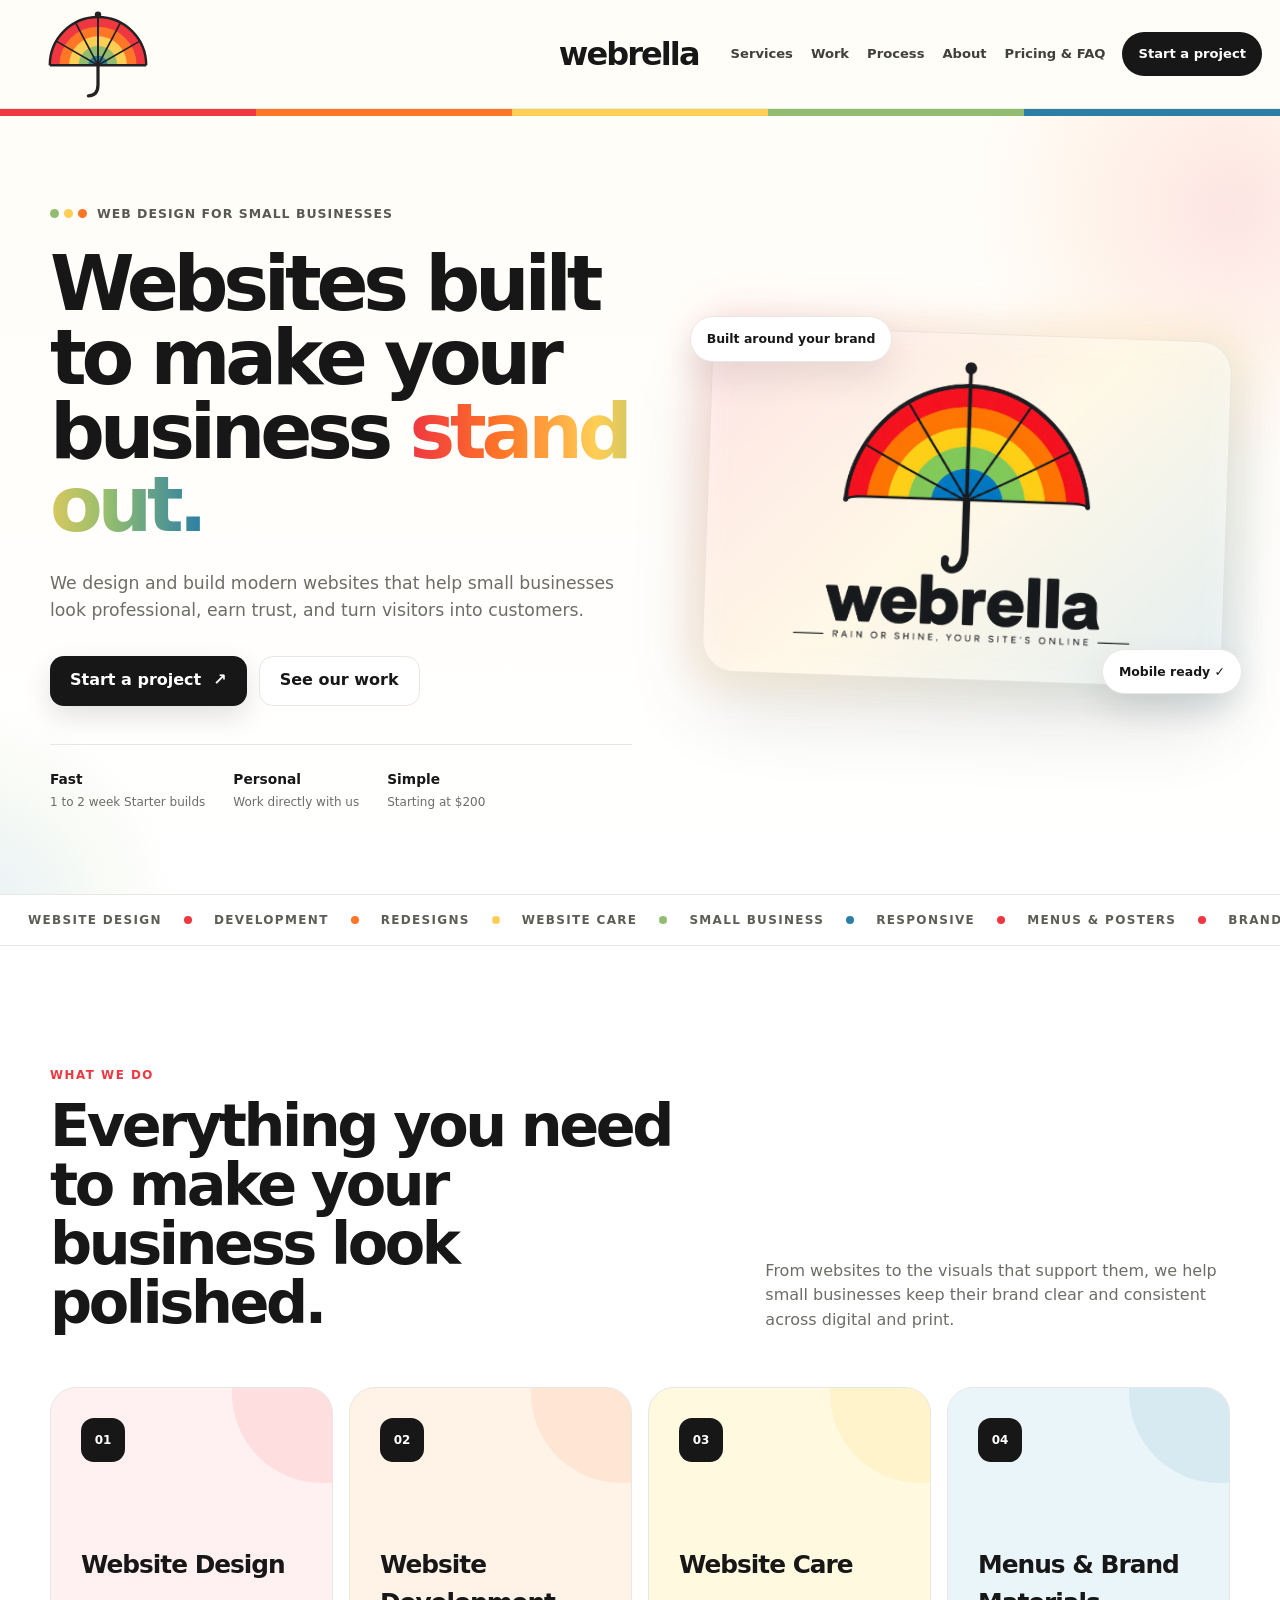
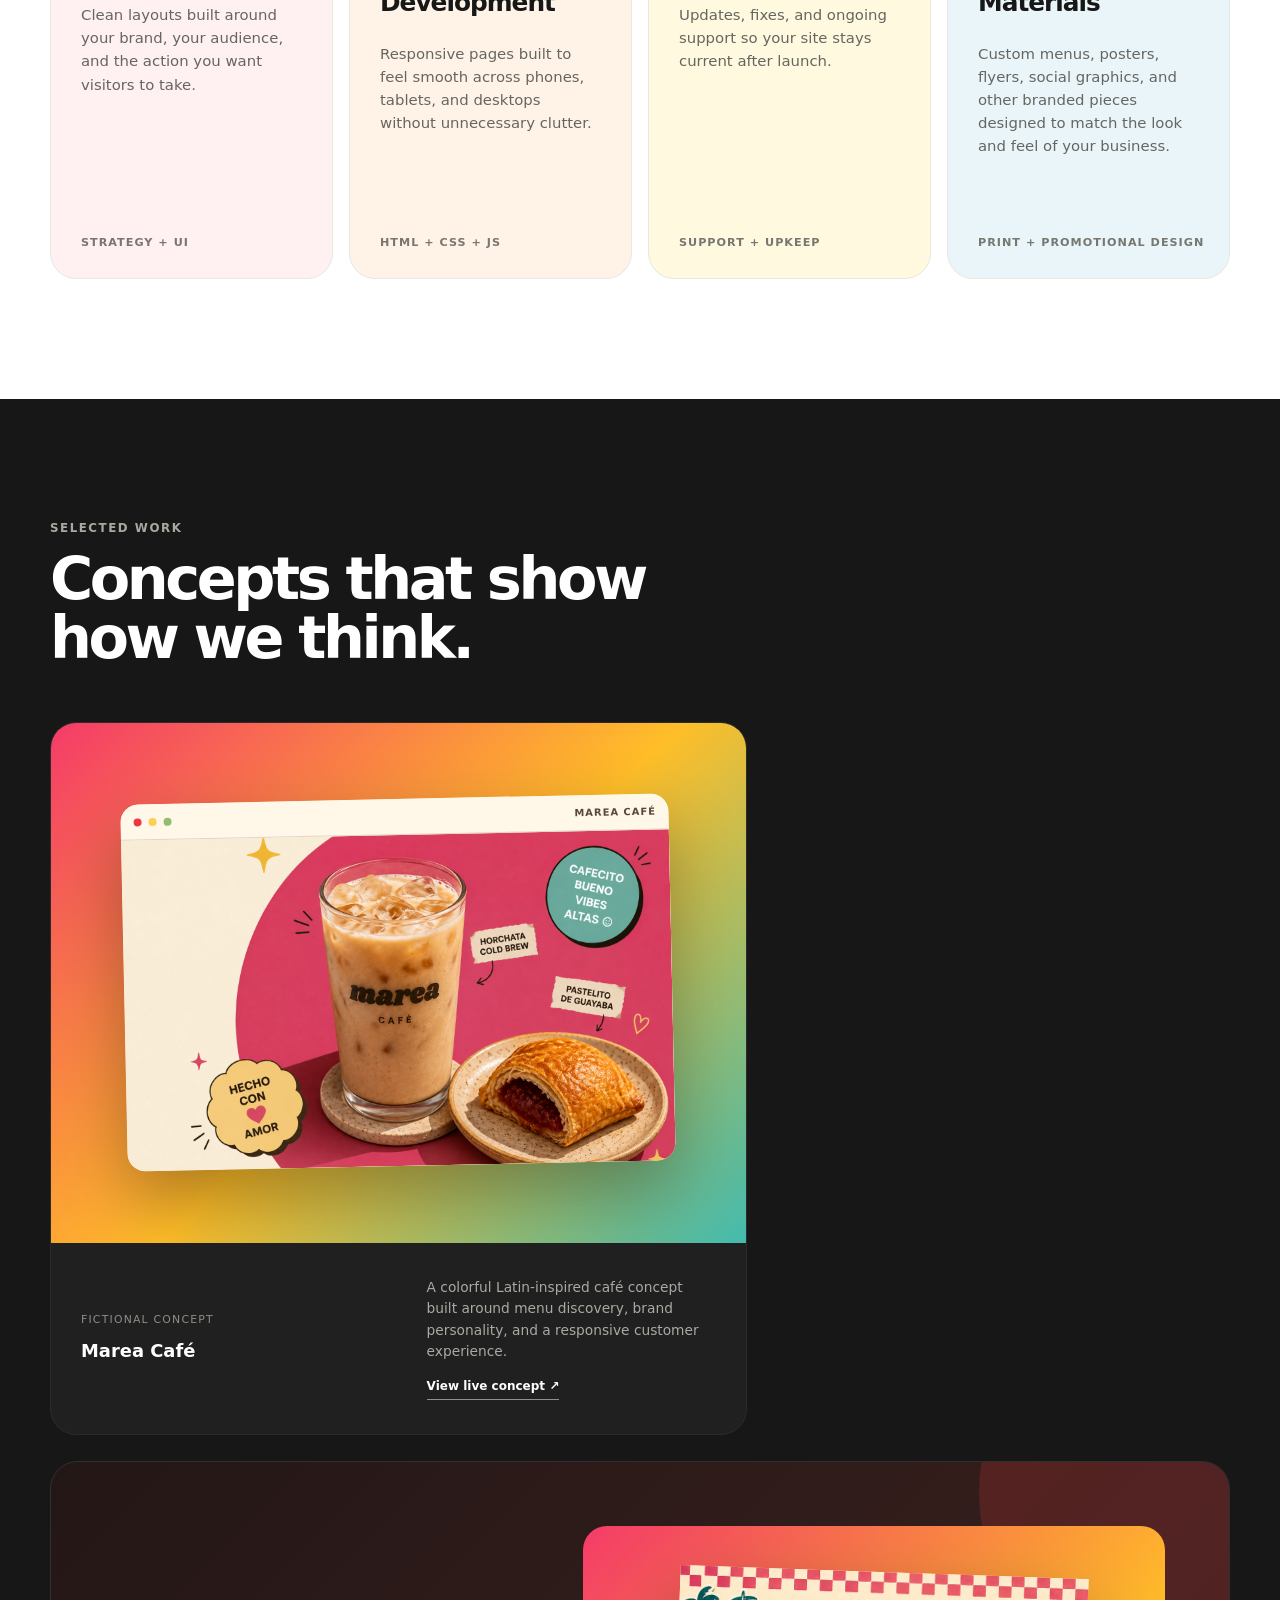
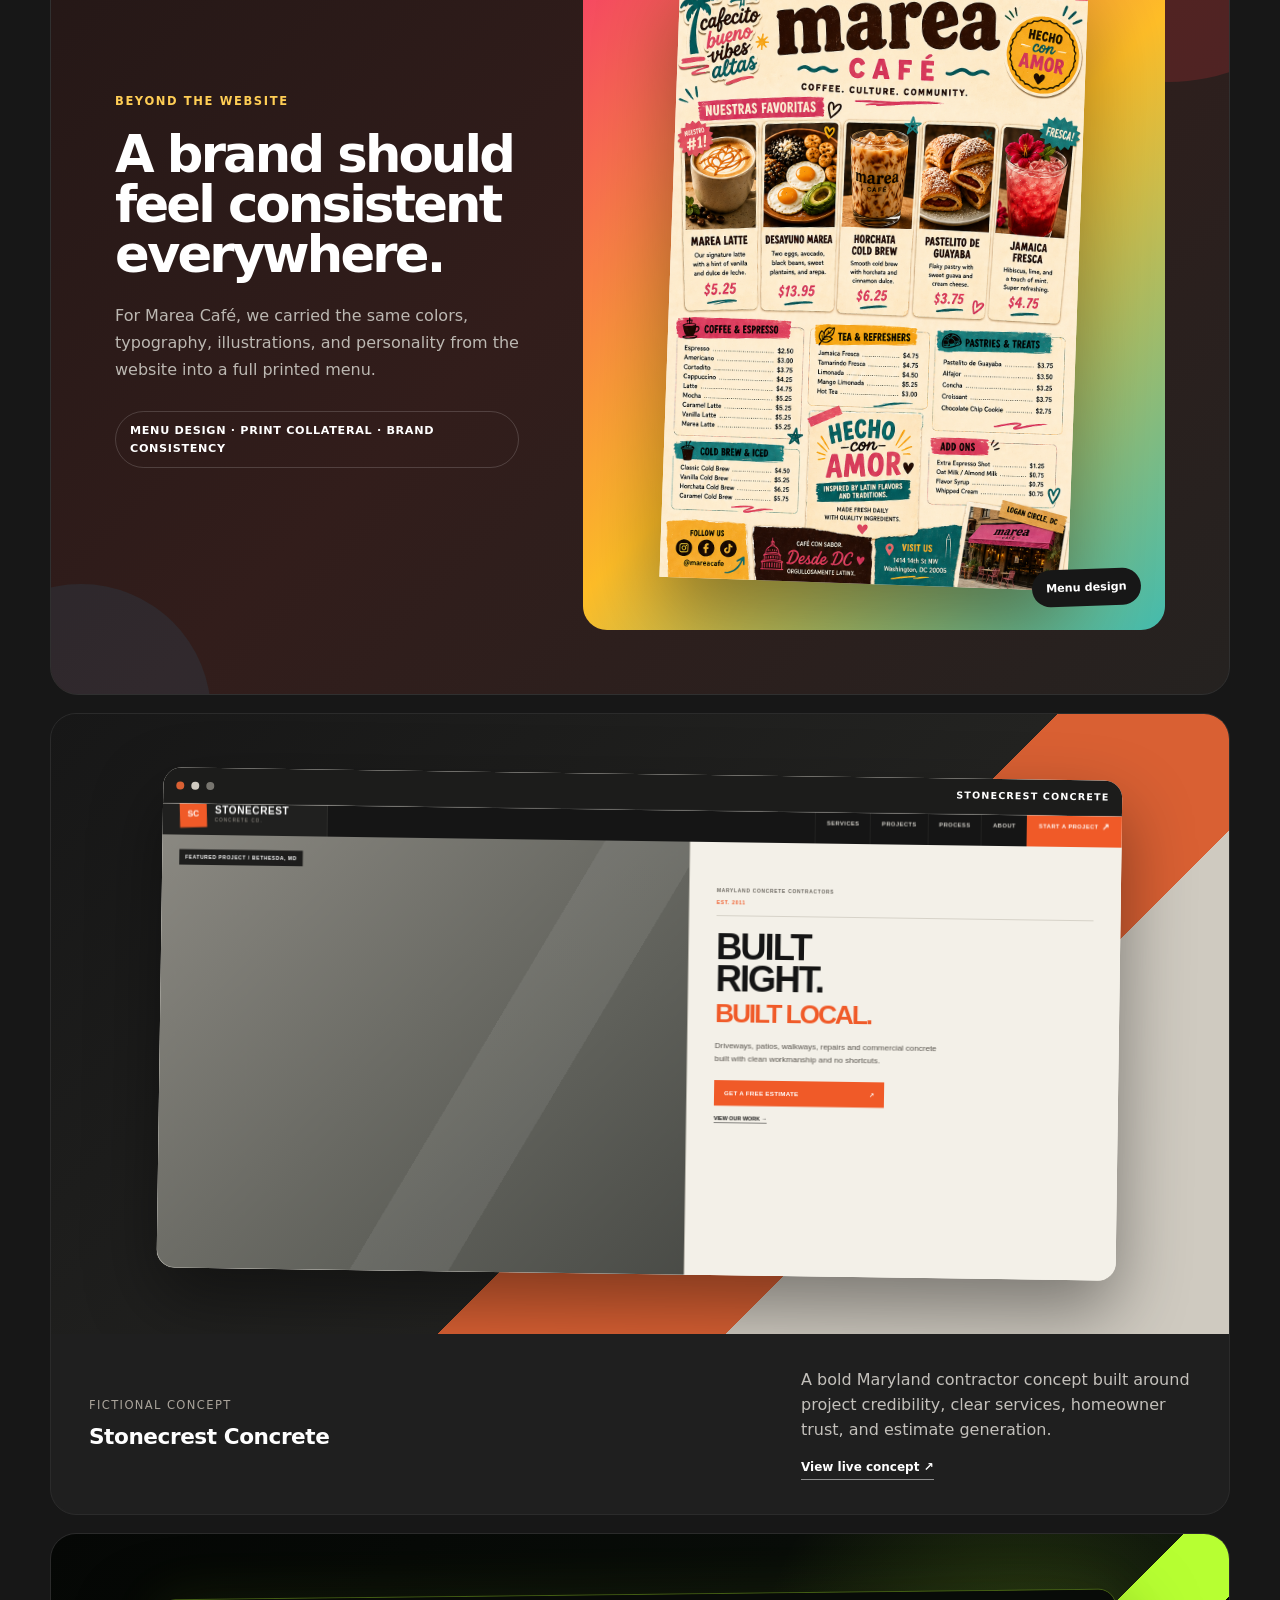
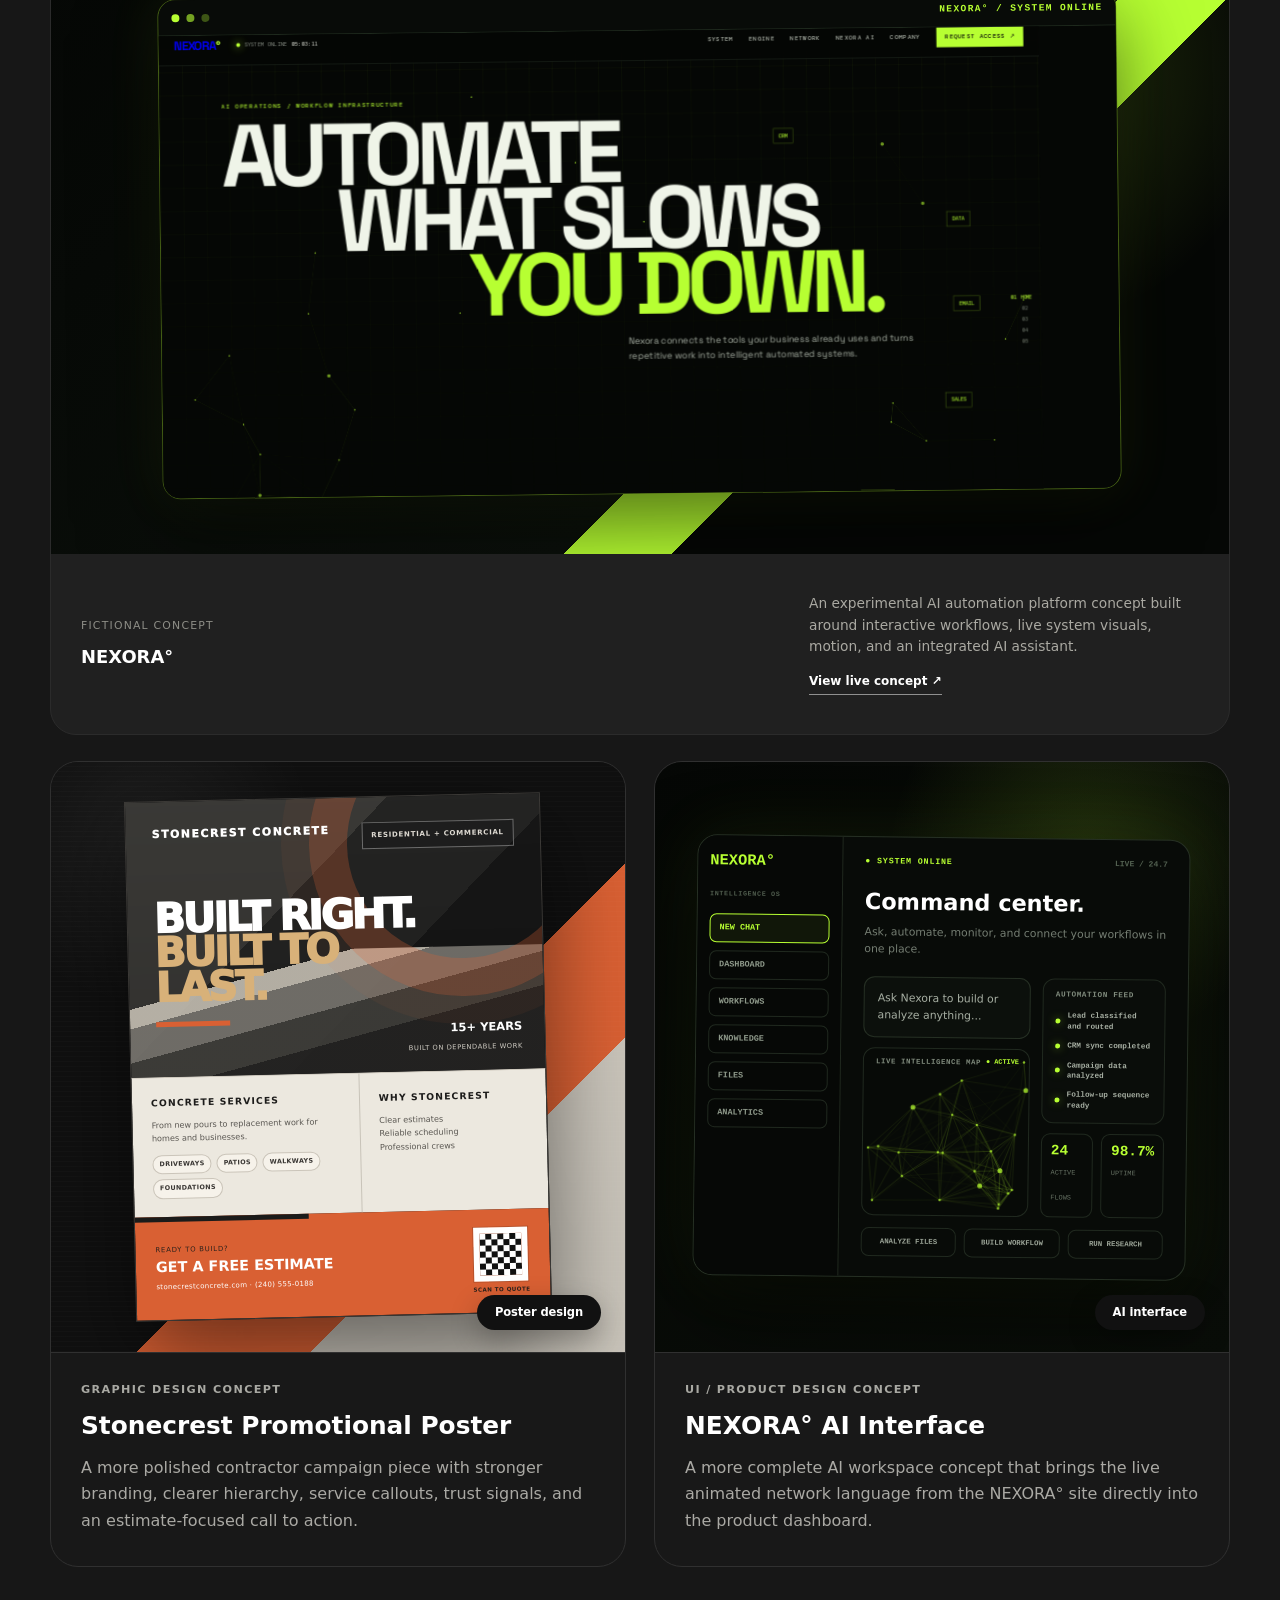
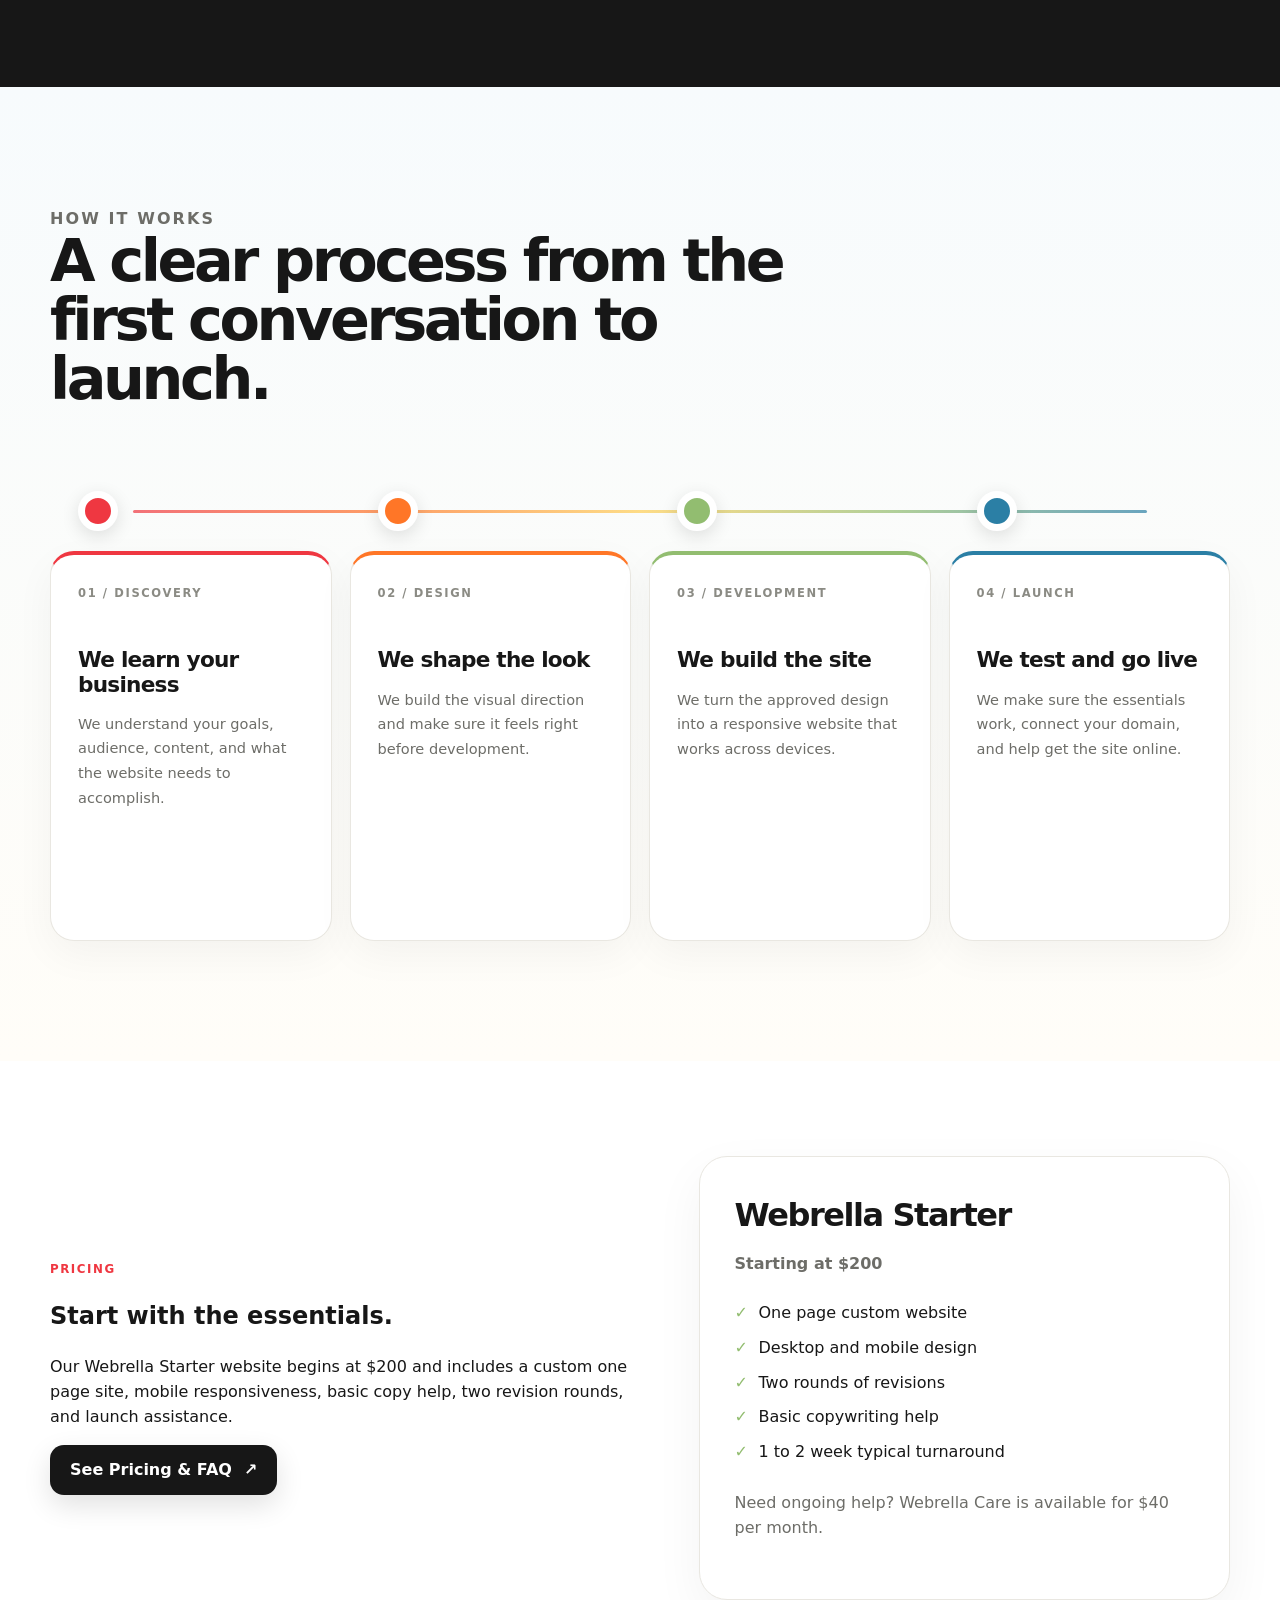
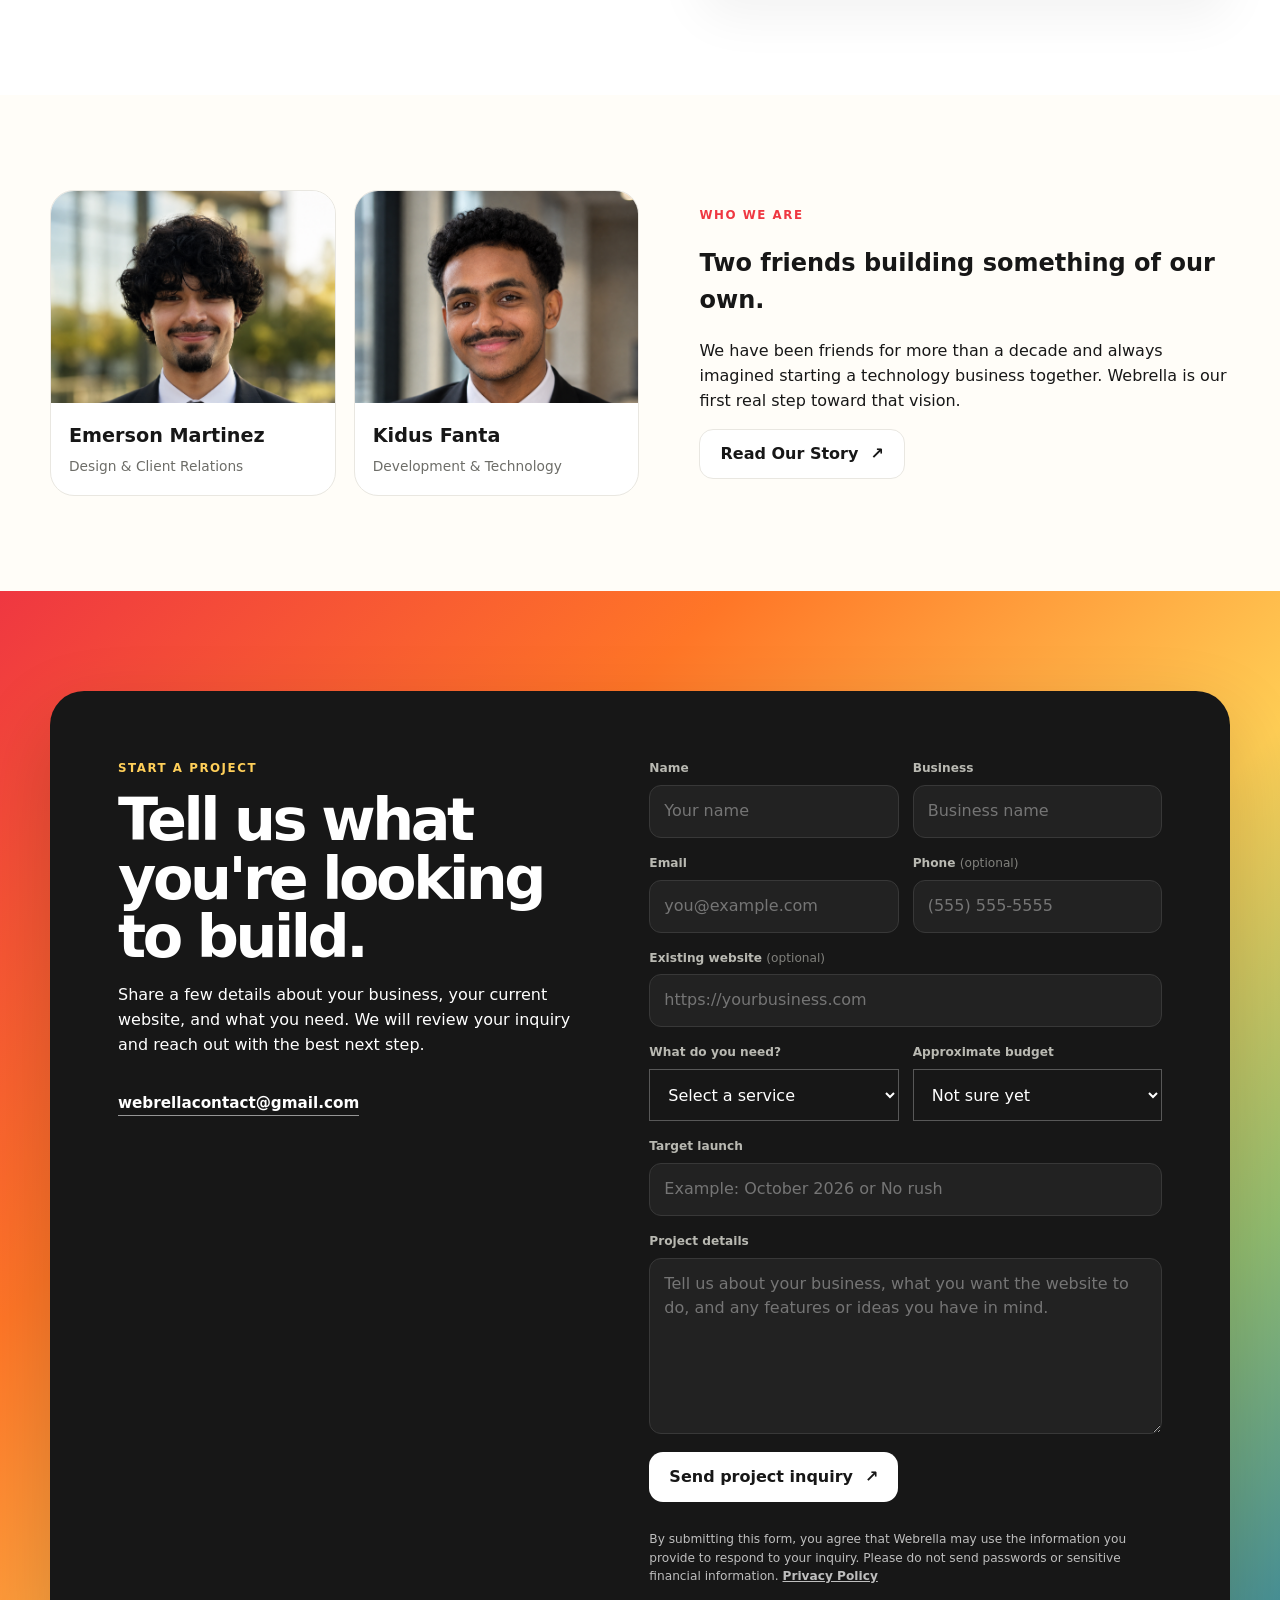
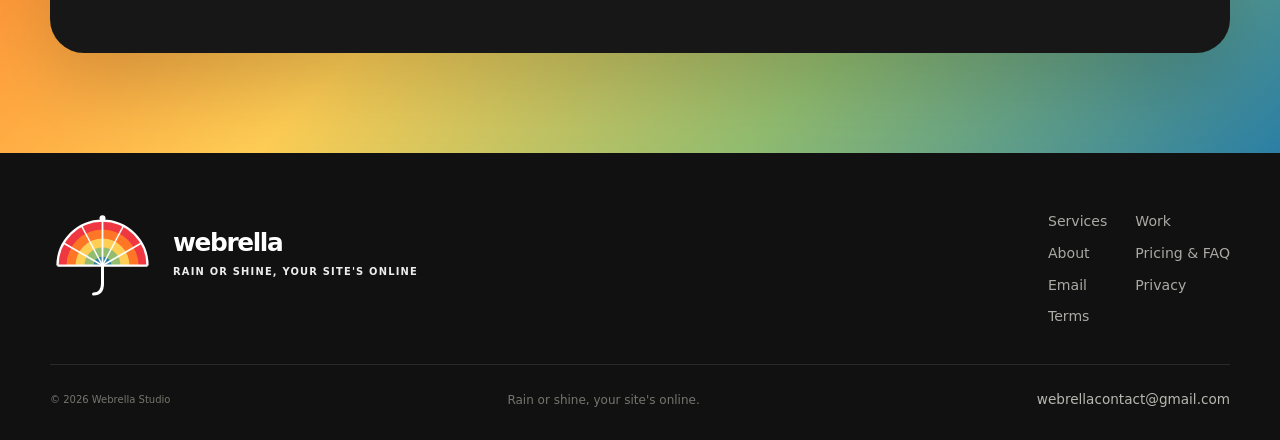
==== commit b16bfdc2: "Switch homepage contact email back to Gmail" ====
--- a/index.html
+++ b/index.html
@@ -1 +1 @@
-<!doctype html><html lang="en"><head><meta charset="utf-8"><meta name="viewport" content="width=device-width,initial-scale=1"><meta name="description" content="Webrella Studio designs and builds modern, responsive websites for small businesses in Silver Spring, Maryland and beyond."><meta name="robots" content="index,follow"><title>Webrella Studio | Web Design for Small Businesses</title><link rel="canonical" href="https://webrellastudio.com/"><meta property="og:type" content="website"><meta property="og:site_name" content="Webrella Studio"><meta property="og:title" content="Webrella Studio | Web Design for Small Businesses"><meta property="og:description" content="Modern, responsive websites for small businesses, built by Webrella Studio in Silver Spring, Maryland."><meta property="og:url" content="https://webrellastudio.com/"><meta property="og:image" content="https://webrellastudio.com/ChatGPT%20Image%20Aug%2010,%202026,%2011_04_26%20AM.png"><meta name="twitter:card" content="summary_large_image"><meta name="twitter:title" content="Webrella Studio | Web Design for Small Businesses"><meta name="twitter:description" content="Modern, responsive websites for small businesses, built by Webrella Studio in Silver Spring, Maryland."><meta name="twitter:image" content="https://webrellastudio.com/ChatGPT%20Image%20Aug%2010,%202026,%2011_04_26%20AM.png"><script type="application/ld+json">{"@context":"https://schema.org","@type":"Organization","name":"Webrella Studio","url":"https://webrellastudio.com/","email":"contact@webrellastudio.com","telephone":"+1-240-618-4825","description":"Web design and development studio creating modern, responsive websites for small businesses.","address":{"@type":"PostalAddress","addressLocality":"Silver Spring","addressRegion":"MD","addressCountry":"US"},"founder":[{"@type":"Person","name":"Emerson Martinez"},{"@type":"Person","name":"Kidus Fanta"}]}</script><link rel="stylesheet" href="css/style.css?v=20260811-2"><link rel="stylesheet" href="css/process.css?v=20260811-2"><link rel="stylesheet" href="css/pages.css?v=20260811-2"><style>.header-inner{min-height:108px}.brand{width:180px;height:92px;overflow:visible;flex:0 0 180px;display:flex;align-items:center}.header-mark{display:block;width:160px;height:90px;overflow:visible}.footer-mark{display:flex;align-items:center;gap:18px}.footer-umbrella{display:block;width:105px;height:88px;flex:0 0 105px;overflow:visible}.footer-wordmark{display:flex;flex-direction:column;line-height:1}.footer-wordmark strong{color:#fff!important;font-size:1.55rem;font-weight:900;letter-spacing:-.055em}.footer-wordmark span{margin-top:5px;color:#fff!important;font-size:.62rem;font-weight:850;letter-spacing:.12em;white-space:nowrap}.contact-email{display:inline-block;margin-top:18px;color:#fff;font-weight:800;text-decoration:none;border-bottom:1px solid rgba(255,255,255,.55)}.stonecrest-link{display:block;height:100%;text-decoration:none;color:inherit}.stonecrest-visual{position:relative;display:flex!important;align-items:flex-end!important;min-height:360px!important;padding:34px!important;overflow:hidden;background:#20201f!important}.stonecrest-visual:before{content:"";position:absolute;inset:0;background:linear-gradient(135deg,transparent 0 55%,rgba(232,92,30,.92) 55% 70%,#c8c3b8 70% 100%)}.stonecrest-visual:after{content:"";position:absolute;left:34px;top:34px;width:110px;height:8px;background:#e85c1e}.stonecrest-mark{position:relative;z-index:2;color:#fff}.stonecrest-mark small{display:block;margin-bottom:10px;font-size:.72rem;font-weight:800;letter-spacing:.16em;text-transform:uppercase;color:#e85c1e}.stonecrest-mark strong{display:block;font-size:clamp(2rem,4vw,3.6rem);line-height:.86;letter-spacing:-.055em;text-transform:uppercase}.stonecrest-meta{display:flex!important;justify-content:space-between!important;align-items:flex-end!important;gap:18px}.stonecrest-meta a{color:#fff;text-decoration:none;font-size:.74rem;font-weight:850;border-bottom:1px solid rgba(255,255,255,.45);padding-bottom:3px}.stonecrest-meta a:hover{color:#ff7a32;border-color:#ff7a32}@media(max-width:720px){.header-inner{min-height:96px}.brand{width:145px;height:82px;flex-basis:145px}.header-mark{width:135px;height:80px}.site-nav{top:96px!important}.footer-mark{gap:13px}.footer-umbrella{width:88px;height:76px;flex-basis:88px}.footer-wordmark strong{font-size:1.25rem}.footer-wordmark span{font-size:.5rem;white-space:normal}.stonecrest-meta{align-items:flex-start!important;flex-direction:column!important}}</style></head><body><header class="site-header"><div class="container header-inner"><a class="brand" href="#top" aria-label="Webrella Studio home"><svg class="header-mark" viewBox="0 0 140 112" role="img" aria-label="Webrella umbrella logo"><path d="M10 70 A60 60 0 0 1 130 70 Z" fill="#ef3741"/><path d="M22 70 A48 48 0 0 1 118 70 Z" fill="#ff7627"/><path d="M34 70 A36 36 0 0 1 106 70 Z" fill="#ffce55"/><path d="M46 70 A24 24 0 0 1 94 70 Z" fill="#92bd70"/><path d="M58 70 A12 12 0 0 1 82 70 Z" fill="#2b7fa5"/><path d="M10 70 A60 60 0 0 1 130 70" fill="none" stroke="#222" stroke-width="3"/><line x1="70" y1="70" x2="70" y2="10" stroke="#222" stroke-width="2.4"/><line x1="70" y1="70" x2="42" y2="17" stroke="#222" stroke-width="2.1"/><line x1="70" y1="70" x2="98" y2="17" stroke="#222" stroke-width="2.1"/><line x1="70" y1="70" x2="18" y2="40" stroke="#222" stroke-width="2.1"/><line x1="70" y1="70" x2="122" y2="40" stroke="#222" stroke-width="2.1"/><line x1="10" y1="70" x2="130" y2="70" stroke="#222" stroke-width="3"/><circle cx="70" cy="7" r="4" fill="#222"/><path d="M70 70 V94 C70 104 66 108 58 108" fill="none" stroke="#222" stroke-width="4" stroke-linecap="round"/></svg></a><button class="nav-toggle" aria-controls="primary-navigation" aria-expanded="false" aria-label="Toggle navigation"><span class="hamburger"></span></button><nav id="primary-navigation" class="site-nav" aria-label="Primary navigation"><ul><li><a href="#services">Services</a></li><li><a href="#work">Work</a></li><li><a href="#process">Process</a></li><li><a href="about.html">About</a></li><li><a href="pricing.html">Pricing & FAQ</a></li><li><a class="nav-cta" href="#contact">Start a project</a></li></ul></nav></div></header><main id="top"><section class="hero"><div class="hero-rainbow-band"></div><div class="container hero-grid"><div class="hero-copy"><p class="eyebrow"><span></span> Web design for small businesses</p><h1>Websites built to make your business <em>stand out.</em></h1><p class="hero-lead">We design and build modern websites that help small businesses look professional, earn trust, and turn visitors into customers.</p><div class="hero-actions"><a class="btn btn-dark" href="#contact">Start a project <span>↗</span></a><a class="btn btn-ghost" href="#work">See our work</a></div><div class="hero-proof"><div><strong>Fast</strong><span>1 to 2 week Starter builds</span></div><div><strong>Personal</strong><span>Work directly with us</span></div><div><strong>Simple</strong><span>Starting at $200</span></div></div></div><div class="hero-art"><div class="logo-panel"><img src="ChatGPT%20Image%20Aug%2010,%202026,%2011_04_26%20AM.png" alt="Webrella Studio logo"></div><div class="floating-chip chip-one">Built around your brand</div><div class="floating-chip chip-two">Mobile ready ✓</div></div></div></section><section class="marquee"><div class="marquee-track"><span>Website Design</span><i></i><span>Development</span><i></i><span>Redesigns</span><i></i><span>Website Care</span><i></i><span>Small Business</span><i></i><span>Responsive</span></div></section><section id="services" class="section services-section"><div class="container"><div class="section-heading split-heading"><div><p class="section-kicker">What we do</p><h2>Everything you need to look good online.</h2></div><p>We focus on straightforward websites for small businesses, with room to grow as your needs become more advanced.</p></div><div class="services-grid"><article class="service-card red-card"><div class="service-icon">01</div><h3>Website Design</h3><p>Clean layouts built around your brand, your audience, and the action you want visitors to take.</p><span class="service-tag">Strategy + UI</span></article><article class="service-card orange-card"><div class="service-icon">02</div><h3>Website Development</h3><p>Responsive pages built to feel smooth across phones, tablets, and desktops without unnecessary clutter.</p><span class="service-tag">HTML + CSS + JS</span></article><article class="service-card yellow-card"><div class="service-icon">03</div><h3>Website Care</h3><p>Updates, fixes, and ongoing support so your site stays current after launch.</p><span class="service-tag">Support + upkeep</span></article></div></div></section><section id="work" class="section work-section"><div class="container"><div class="section-heading work-heading"><div><p class="section-kicker green-text">Selected work</p><h2>Concepts that show how we think.</h2></div></div><div class="project-grid"><article class="project-card project-wide"><div class="project-visual bloom-visual"><div class="browser-frame"><div class="browser-dots"><span></span><span></span><span></span></div><div class="mock-site cafe-site"><div class="mock-nav"></div><div class="mock-copy big"></div><div class="mock-copy"></div><div class="mock-button"></div></div></div></div><div class="project-meta"><div><span>Fictional concept</span><h3>Bloom Café</h3></div><p>Warm, welcoming restaurant presence built around menu discovery and reservations.</p></div></article><article class="project-card"><a class="stonecrest-link" href="stonecrest/" target="_blank" rel="noopener" aria-label="Open Stonecrest Concrete concept website"><div class="project-visual stonecrest-visual"><div class="stonecrest-mark"><small>Concrete Co.</small><strong>Stonecrest</strong></div></div></a><div class="project-meta compact stonecrest-meta"><div><span>Fictional concept</span><h3>Stonecrest Concrete</h3></div><a href="stonecrest/" target="_blank" rel="noopener">View live concept ↗</a></div></article><article class="project-card"><div class="project-visual harbor-visual"><div class="product-tile p1"></div><div class="product-tile p2"></div><div class="product-tile p3"></div></div><div class="project-meta compact"><div><span>Fictional concept</span><h3>Harbor Goods</h3></div></div></article></div></div></section><section id="process" class="section process-section"><div class="container"><div class="section-heading process-heading"><p class="section-kicker blue-text">How it works</p><h2>A clear process from the first conversation to launch.</h2></div><div class="process-timeline"><article class="process-step"><span class="process-node"></span><div class="process-card-detailed"><span class="process-number">01 / DISCOVERY</span><h3>We learn your business</h3><p>We understand your goals, audience, content, and what the website needs to accomplish.</p></div></article><article class="process-step"><span class="process-node"></span><div class="process-card-detailed"><span class="process-number">02 / DESIGN</span><h3>We shape the look</h3><p>We build the visual direction and make sure it feels right before development.</p></div></article><article class="process-step"><span class="process-node"></span><div class="process-card-detailed"><span class="process-number">03 / DEVELOPMENT</span><h3>We build the site</h3><p>We turn the approved design into a responsive website that works across devices.</p></div></article><article class="process-step"><span class="process-node"></span><div class="process-card-detailed"><span class="process-number">04 / LAUNCH</span><h3>We test and go live</h3><p>We make sure the essentials work, connect your domain, and help get the site online.</p></div></article></div></div></section><section class="home-preview alt"><div class="container preview-grid"><div><p class="section-kicker">Pricing</p><h2>Start with the essentials.</h2><p>Our Webrella Starter website begins at $200 and includes a custom one page site, mobile responsiveness, basic copy help, two revision rounds, and launch assistance.</p><a class="btn btn-dark" href="pricing.html">See Pricing & FAQ <span>↗</span></a></div><div class="preview-card"><h3>Webrella Starter</h3><p><strong>Starting at $200</strong></p><ul class="preview-list"><li>One page custom website</li><li>Desktop and mobile design</li><li>Two rounds of revisions</li><li>Basic copywriting help</li><li>1 to 2 week typical turnaround</li></ul><p>Need ongoing help? Webrella Care is available for $40 per month.</p></div></div></section><section class="home-preview"><div class="container preview-grid"><div class="mini-founders"><article class="mini-founder"><img src="ChatGPT%20Image%20Jul%2017,%202026,%2002_21_22%20PM.png" alt="Emerson Martinez"><div><h3>Emerson Martinez</h3><p>Design & Client Relations</p></div></article><article class="mini-founder"><img src="ChatGPT%20Image%20Aug%2010,%202026,%2001_30_33%20PM.png" alt="Kidus Fanta"><div><h3>Kidus Fanta</h3><p>Development & Technology</p></div></article></div><div><p class="section-kicker">Who we are</p><h2>Two friends building something of our own.</h2><p>We have been friends for more than a decade and always imagined starting a technology business together. Webrella is our first real step toward that vision.</p><a class="btn btn-ghost" href="about.html">Read Our Story <span>↗</span></a></div></div></section><section id="contact" class="contact-section"><div class="container contact-shell"><div class="contact-copy"><p class="section-kicker contact-kicker">Have a project in mind?</p><h2>Rain or shine, let's get your site online.</h2><p>Tell us a little about your business and what you want to build. We will use that to figure out the right next step.</p><a class="contact-email" href="mailto:contact@webrellastudio.com">contact@webrellastudio.com</a></div><form class="contact-form" action="https://formspree.io/f/myegeqbb" method="post"><input type="hidden" name="_subject" value="New Webrella project inquiry"><div class="form-grid"><div class="form-row"><label for="name">Name</label><input id="name" name="name" type="text" placeholder="Your name" required></div><div class="form-row"><label for="company">Business</label><input id="company" name="company" type="text" placeholder="Business name"></div></div><div class="form-row"><label for="email">Email</label><input id="email" name="email" type="email" placeholder="you@example.com" required></div><div class="form-row"><label for="message">Project details</label><textarea id="message" name="message" rows="5" placeholder="What are you looking to build?" required></textarea></div><div class="form-actions"><button class="btn btn-light" type="submit">Start a conversation <span>↗</span></button></div></form></div></section></main><footer class="site-footer"><div class="container footer-grid"><div class="footer-branding"><div class="footer-mark"><span class="footer-umbrella"><svg viewBox="0 0 140 112" width="105" height="88" aria-hidden="true"><path d="M10 70 A60 60 0 0 1 130 70 Z" fill="#ef3741"/><path d="M22 70 A48 48 0 0 1 118 70 Z" fill="#ff7627"/><path d="M34 70 A36 36 0 0 1 106 70 Z" fill="#ffce55"/><path d="M46 70 A24 24 0 0 1 94 70 Z" fill="#92bd70"/><path d="M58 70 A12 12 0 0 1 82 70 Z" fill="#2b7fa5"/><path d="M10 70 A60 60 0 0 1 130 70" fill="none" stroke="#fff" stroke-width="3"/><line x1="70" y1="70" x2="70" y2="10" stroke="#fff" stroke-width="2.4"/><line x1="70" y1="70" x2="42" y2="17" stroke="#fff" stroke-width="2.1"/><line x1="70" y1="70" x2="98" y2="17" stroke="#fff" stroke-width="2.1"/><line x1="70" y1="70" x2="18" y2="40" stroke="#fff" stroke-width="2.1"/><line x1="70" y1="70" x2="122" y2="40" stroke="#fff" stroke-width="2.1"/><line x1="10" y1="70" x2="130" y2="70" stroke="#fff" stroke-width="3"/><circle cx="70" cy="7" r="4" fill="#fff"/><path d="M70 70 V94 C70 104 66 108 58 108" fill="none" stroke="#fff" stroke-width="4" stroke-linecap="round"/></svg></span><div class="footer-wordmark"><strong>webrella</strong><span>RAIN OR SHINE, YOUR SITE'S ONLINE</span></div></div></div><div class="footer-links"><a href="#services">Services</a><a href="#work">Work</a><a href="about.html">About</a><a href="pricing.html">Pricing & FAQ</a><a href="mailto:contact@webrellastudio.com">Email</a></div><div class="footer-bottom"><small>&copy; <span id="year"></span> Webrella Studio</small><span>Rain or shine, your site's online.</span></div></div></footer><script src="js/script.js?v=20260811-2"></script><script src="js/portfolio-extras.js?v=20260812-1"></script></body></html>+<!doctype html><html lang="en"><head><meta charset="utf-8"><meta name="viewport" content="width=device-width,initial-scale=1"><meta name="description" content="Webrella Studio designs and builds modern, responsive websites for small businesses in Silver Spring, Maryland and beyond."><meta name="robots" content="index,follow"><title>Webrella Studio | Web Design for Small Businesses</title><link rel="canonical" href="https://webrellastudio.com/"><meta property="og:type" content="website"><meta property="og:site_name" content="Webrella Studio"><meta property="og:title" content="Webrella Studio | Web Design for Small Businesses"><meta property="og:description" content="Modern, responsive websites for small businesses, built by Webrella Studio in Silver Spring, Maryland."><meta property="og:url" content="https://webrellastudio.com/"><meta property="og:image" content="https://webrellastudio.com/ChatGPT%20Image%20Aug%2010,%202026,%2011_04_26%20AM.png"><meta name="twitter:card" content="summary_large_image"><meta name="twitter:title" content="Webrella Studio | Web Design for Small Businesses"><meta name="twitter:description" content="Modern, responsive websites for small businesses, built by Webrella Studio in Silver Spring, Maryland."><meta name="twitter:image" content="https://webrellastudio.com/ChatGPT%20Image%20Aug%2010,%202026,%2011_04_26%20AM.png"><script type="application/ld+json">{"@context":"https://schema.org","@type":"Organization","name":"Webrella Studio","url":"https://webrellastudio.com/","email":"webrellacontact@gmail.com","telephone":"+1-240-618-4825","description":"Web design and development studio creating modern, responsive websites for small businesses.","address":{"@type":"PostalAddress","addressLocality":"Silver Spring","addressRegion":"MD","addressCountry":"US"},"founder":[{"@type":"Person","name":"Emerson Martinez"},{"@type":"Person","name":"Kidus Fanta"}]}</script><link rel="stylesheet" href="css/style.css?v=20260811-2"><link rel="stylesheet" href="css/process.css?v=20260811-2"><link rel="stylesheet" href="css/pages.css?v=20260811-2"><style>.header-inner{min-height:108px}.brand{width:180px;height:92px;overflow:visible;flex:0 0 180px;display:flex;align-items:center}.header-mark{display:block;width:160px;height:90px;overflow:visible}.footer-mark{display:flex;align-items:center;gap:18px}.footer-umbrella{display:block;width:105px;height:88px;flex:0 0 105px;overflow:visible}.footer-wordmark{display:flex;flex-direction:column;line-height:1}.footer-wordmark strong{color:#fff!important;font-size:1.55rem;font-weight:900;letter-spacing:-.055em}.footer-wordmark span{margin-top:5px;color:#fff!important;font-size:.62rem;font-weight:850;letter-spacing:.12em;white-space:nowrap}.contact-email{display:inline-block;margin-top:18px;color:#fff;font-weight:800;text-decoration:none;border-bottom:1px solid rgba(255,255,255,.55)}.stonecrest-link{display:block;height:100%;text-decoration:none;color:inherit}.stonecrest-visual{position:relative;display:flex!important;align-items:flex-end!important;min-height:360px!important;padding:34px!important;overflow:hidden;background:#20201f!important}.stonecrest-visual:before{content:"";position:absolute;inset:0;background:linear-gradient(135deg,transparent 0 55%,rgba(232,92,30,.92) 55% 70%,#c8c3b8 70% 100%)}.stonecrest-visual:after{content:"";position:absolute;left:34px;top:34px;width:110px;height:8px;background:#e85c1e}.stonecrest-mark{position:relative;z-index:2;color:#fff}.stonecrest-mark small{display:block;margin-bottom:10px;font-size:.72rem;font-weight:800;letter-spacing:.16em;text-transform:uppercase;color:#e85c1e}.stonecrest-mark strong{display:block;font-size:clamp(2rem,4vw,3.6rem);line-height:.86;letter-spacing:-.055em;text-transform:uppercase}.stonecrest-meta{display:flex!important;justify-content:space-between!important;align-items:flex-end!important;gap:18px}.stonecrest-meta a{color:#fff;text-decoration:none;font-size:.74rem;font-weight:850;border-bottom:1px solid rgba(255,255,255,.45);padding-bottom:3px}.stonecrest-meta a:hover{color:#ff7a32;border-color:#ff7a32}@media(max-width:720px){.header-inner{min-height:96px}.brand{width:145px;height:82px;flex-basis:145px}.header-mark{width:135px;height:80px}.site-nav{top:96px!important}.footer-mark{gap:13px}.footer-umbrella{width:88px;height:76px;flex-basis:88px}.footer-wordmark strong{font-size:1.25rem}.footer-wordmark span{font-size:.5rem;white-space:normal}.stonecrest-meta{align-items:flex-start!important;flex-direction:column!important}}</style></head><body><header class="site-header"><div class="container header-inner"><a class="brand" href="#top" aria-label="Webrella Studio home"><svg class="header-mark" viewBox="0 0 140 112" role="img" aria-label="Webrella umbrella logo"><path d="M10 70 A60 60 0 0 1 130 70 Z" fill="#ef3741"/><path d="M22 70 A48 48 0 0 1 118 70 Z" fill="#ff7627"/><path d="M34 70 A36 36 0 0 1 106 70 Z" fill="#ffce55"/><path d="M46 70 A24 24 0 0 1 94 70 Z" fill="#92bd70"/><path d="M58 70 A12 12 0 0 1 82 70 Z" fill="#2b7fa5"/><path d="M10 70 A60 60 0 0 1 130 70" fill="none" stroke="#222" stroke-width="3"/><line x1="70" y1="70" x2="70" y2="10" stroke="#222" stroke-width="2.4"/><line x1="70" y1="70" x2="42" y2="17" stroke="#222" stroke-width="2.1"/><line x1="70" y1="70" x2="98" y2="17" stroke="#222" stroke-width="2.1"/><line x1="70" y1="70" x2="18" y2="40" stroke="#222" stroke-width="2.1"/><line x1="70" y1="70" x2="122" y2="40" stroke="#222" stroke-width="2.1"/><line x1="10" y1="70" x2="130" y2="70" stroke="#222" stroke-width="3"/><circle cx="70" cy="7" r="4" fill="#222"/><path d="M70 70 V94 C70 104 66 108 58 108" fill="none" stroke="#222" stroke-width="4" stroke-linecap="round"/></svg></a><button class="nav-toggle" aria-controls="primary-navigation" aria-expanded="false" aria-label="Toggle navigation"><span class="hamburger"></span></button><nav id="primary-navigation" class="site-nav" aria-label="Primary navigation"><ul><li><a href="#services">Services</a></li><li><a href="#work">Work</a></li><li><a href="#process">Process</a></li><li><a href="about.html">About</a></li><li><a href="pricing.html">Pricing & FAQ</a></li><li><a class="nav-cta" href="#contact">Start a project</a></li></ul></nav></div></header><main id="top"><section class="hero"><div class="hero-rainbow-band"></div><div class="container hero-grid"><div class="hero-copy"><p class="eyebrow"><span></span> Web design for small businesses</p><h1>Websites built to make your business <em>stand out.</em></h1><p class="hero-lead">We design and build modern websites that help small businesses look professional, earn trust, and turn visitors into customers.</p><div class="hero-actions"><a class="btn btn-dark" href="#contact">Start a project <span>↗</span></a><a class="btn btn-ghost" href="#work">See our work</a></div><div class="hero-proof"><div><strong>Fast</strong><span>1 to 2 week Starter builds</span></div><div><strong>Personal</strong><span>Work directly with us</span></div><div><strong>Simple</strong><span>Starting at $200</span></div></div></div><div class="hero-art"><div class="logo-panel"><img src="ChatGPT%20Image%20Aug%2010,%202026,%2011_04_26%20AM.png" alt="Webrella Studio logo"></div><div class="floating-chip chip-one">Built around your brand</div><div class="floating-chip chip-two">Mobile ready ✓</div></div></div></section><section class="marquee"><div class="marquee-track"><span>Website Design</span><i></i><span>Development</span><i></i><span>Redesigns</span><i></i><span>Website Care</span><i></i><span>Small Business</span><i></i><span>Responsive</span></div></section><section id="services" class="section services-section"><div class="container"><div class="section-heading split-heading"><div><p class="section-kicker">What we do</p><h2>Everything you need to look good online.</h2></div><p>We focus on straightforward websites for small businesses, with room to grow as your needs become more advanced.</p></div><div class="services-grid"><article class="service-card red-card"><div class="service-icon">01</div><h3>Website Design</h3><p>Clean layouts built around your brand, your audience, and the action you want visitors to take.</p><span class="service-tag">Strategy + UI</span></article><article class="service-card orange-card"><div class="service-icon">02</div><h3>Website Development</h3><p>Responsive pages built to feel smooth across phones, tablets, and desktops without unnecessary clutter.</p><span class="service-tag">HTML + CSS + JS</span></article><article class="service-card yellow-card"><div class="service-icon">03</div><h3>Website Care</h3><p>Updates, fixes, and ongoing support so your site stays current after launch.</p><span class="service-tag">Support + upkeep</span></article></div></div></section><section id="work" class="section work-section"><div class="container"><div class="section-heading work-heading"><div><p class="section-kicker green-text">Selected work</p><h2>Concepts that show how we think.</h2></div></div><div class="project-grid"><article class="project-card project-wide"><div class="project-visual bloom-visual"><div class="browser-frame"><div class="browser-dots"><span></span><span></span><span></span></div><div class="mock-site cafe-site"><div class="mock-nav"></div><div class="mock-copy big"></div><div class="mock-copy"></div><div class="mock-button"></div></div></div></div><div class="project-meta"><div><span>Fictional concept</span><h3>Bloom Café</h3></div><p>Warm, welcoming restaurant presence built around menu discovery and reservations.</p></div></article><article class="project-card"><a class="stonecrest-link" href="stonecrest/" target="_blank" rel="noopener" aria-label="Open Stonecrest Concrete concept website"><div class="project-visual stonecrest-visual"><div class="stonecrest-mark"><small>Concrete Co.</small><strong>Stonecrest</strong></div></div></a><div class="project-meta compact stonecrest-meta"><div><span>Fictional concept</span><h3>Stonecrest Concrete</h3></div><a href="stonecrest/" target="_blank" rel="noopener">View live concept ↗</a></div></article><article class="project-card"><div class="project-visual harbor-visual"><div class="product-tile p1"></div><div class="product-tile p2"></div><div class="product-tile p3"></div></div><div class="project-meta compact"><div><span>Fictional concept</span><h3>Harbor Goods</h3></div></div></article></div></div></section><section id="process" class="section process-section"><div class="container"><div class="section-heading process-heading"><p class="section-kicker blue-text">How it works</p><h2>A clear process from the first conversation to launch.</h2></div><div class="process-timeline"><article class="process-step"><span class="process-node"></span><div class="process-card-detailed"><span class="process-number">01 / DISCOVERY</span><h3>We learn your business</h3><p>We understand your goals, audience, content, and what the website needs to accomplish.</p></div></article><article class="process-step"><span class="process-node"></span><div class="process-card-detailed"><span class="process-number">02 / DESIGN</span><h3>We shape the look</h3><p>We build the visual direction and make sure it feels right before development.</p></div></article><article class="process-step"><span class="process-node"></span><div class="process-card-detailed"><span class="process-number">03 / DEVELOPMENT</span><h3>We build the site</h3><p>We turn the approved design into a responsive website that works across devices.</p></div></article><article class="process-step"><span class="process-node"></span><div class="process-card-detailed"><span class="process-number">04 / LAUNCH</span><h3>We test and go live</h3><p>We make sure the essentials work, connect your domain, and help get the site online.</p></div></article></div></div></section><section class="home-preview alt"><div class="container preview-grid"><div><p class="section-kicker">Pricing</p><h2>Start with the essentials.</h2><p>Our Webrella Starter website begins at $200 and includes a custom one page site, mobile responsiveness, basic copy help, two revision rounds, and launch assistance.</p><a class="btn btn-dark" href="pricing.html">See Pricing & FAQ <span>↗</span></a></div><div class="preview-card"><h3>Webrella Starter</h3><p><strong>Starting at $200</strong></p><ul class="preview-list"><li>One page custom website</li><li>Desktop and mobile design</li><li>Two rounds of revisions</li><li>Basic copywriting help</li><li>1 to 2 week typical turnaround</li></ul><p>Need ongoing help? Webrella Care is available for $40 per month.</p></div></div></section><section class="home-preview"><div class="container preview-grid"><div class="mini-founders"><article class="mini-founder"><img src="ChatGPT%20Image%20Jul%2017,%202026,%2002_21_22%20PM.png" alt="Emerson Martinez"><div><h3>Emerson Martinez</h3><p>Design & Client Relations</p></div></article><article class="mini-founder"><img src="ChatGPT%20Image%20Aug%2010,%202026,%2001_30_33%20PM.png" alt="Kidus Fanta"><div><h3>Kidus Fanta</h3><p>Development & Technology</p></div></article></div><div><p class="section-kicker">Who we are</p><h2>Two friends building something of our own.</h2><p>We have been friends for more than a decade and always imagined starting a technology business together. Webrella is our first real step toward that vision.</p><a class="btn btn-ghost" href="about.html">Read Our Story <span>↗</span></a></div></div></section><section id="contact" class="contact-section"><div class="container contact-shell"><div class="contact-copy"><p class="section-kicker contact-kicker">Have a project in mind?</p><h2>Rain or shine, let's get your site online.</h2><p>Tell us a little about your business and what you want to build. We will use that to figure out the right next step.</p><a class="contact-email" href="mailto:webrellacontact@gmail.com">webrellacontact@gmail.com</a></div><form class="contact-form" action="https://formspree.io/f/myegeqbb" method="post"><input type="hidden" name="_subject" value="New Webrella project inquiry"><div class="form-grid"><div class="form-row"><label for="name">Name</label><input id="name" name="name" type="text" placeholder="Your name" required></div><div class="form-row"><label for="company">Business</label><input id="company" name="company" type="text" placeholder="Business name"></div></div><div class="form-row"><label for="email">Email</label><input id="email" name="email" type="email" placeholder="you@example.com" required></div><div class="form-row"><label for="message">Project details</label><textarea id="message" name="message" rows="5" placeholder="What are you looking to build?" required></textarea></div><div class="form-actions"><button class="btn btn-light" type="submit">Start a conversation <span>↗</span></button></div></form></div></section></main><footer class="site-footer"><div class="container footer-grid"><div class="footer-branding"><div class="footer-mark"><span class="footer-umbrella"><svg viewBox="0 0 140 112" width="105" height="88" aria-hidden="true"><path d="M10 70 A60 60 0 0 1 130 70 Z" fill="#ef3741"/><path d="M22 70 A48 48 0 0 1 118 70 Z" fill="#ff7627"/><path d="M34 70 A36 36 0 0 1 106 70 Z" fill="#ffce55"/><path d="M46 70 A24 24 0 0 1 94 70 Z" fill="#92bd70"/><path d="M58 70 A12 12 0 0 1 82 70 Z" fill="#2b7fa5"/><path d="M10 70 A60 60 0 0 1 130 70" fill="none" stroke="#fff" stroke-width="3"/><line x1="70" y1="70" x2="70" y2="10" stroke="#fff" stroke-width="2.4"/><line x1="70" y1="70" x2="42" y2="17" stroke="#fff" stroke-width="2.1"/><line x1="70" y1="70" x2="98" y2="17" stroke="#fff" stroke-width="2.1"/><line x1="70" y1="70" x2="18" y2="40" stroke="#fff" stroke-width="2.1"/><line x1="70" y1="70" x2="122" y2="40" stroke="#fff" stroke-width="2.1"/><line x1="10" y1="70" x2="130" y2="70" stroke="#fff" stroke-width="3"/><circle cx="70" cy="7" r="4" fill="#fff"/><path d="M70 70 V94 C70 104 66 108 58 108" fill="none" stroke="#fff" stroke-width="4" stroke-linecap="round"/></svg></span><div class="footer-wordmark"><strong>webrella</strong><span>RAIN OR SHINE, YOUR SITE'S ONLINE</span></div></div></div><div class="footer-links"><a href="#services">Services</a><a href="#work">Work</a><a href="about.html">About</a><a href="pricing.html">Pricing & FAQ</a><a href="mailto:webrellacontact@gmail.com">Email</a></div><div class="footer-bottom"><small>&copy; <span id="year"></span> Webrella Studio</small><span>Rain or shine, your site's online.</span></div></div></footer><script src="js/script.js?v=20260811-2"></script><script src="js/portfolio-extras.js?v=20260812-1"></script></body></html>
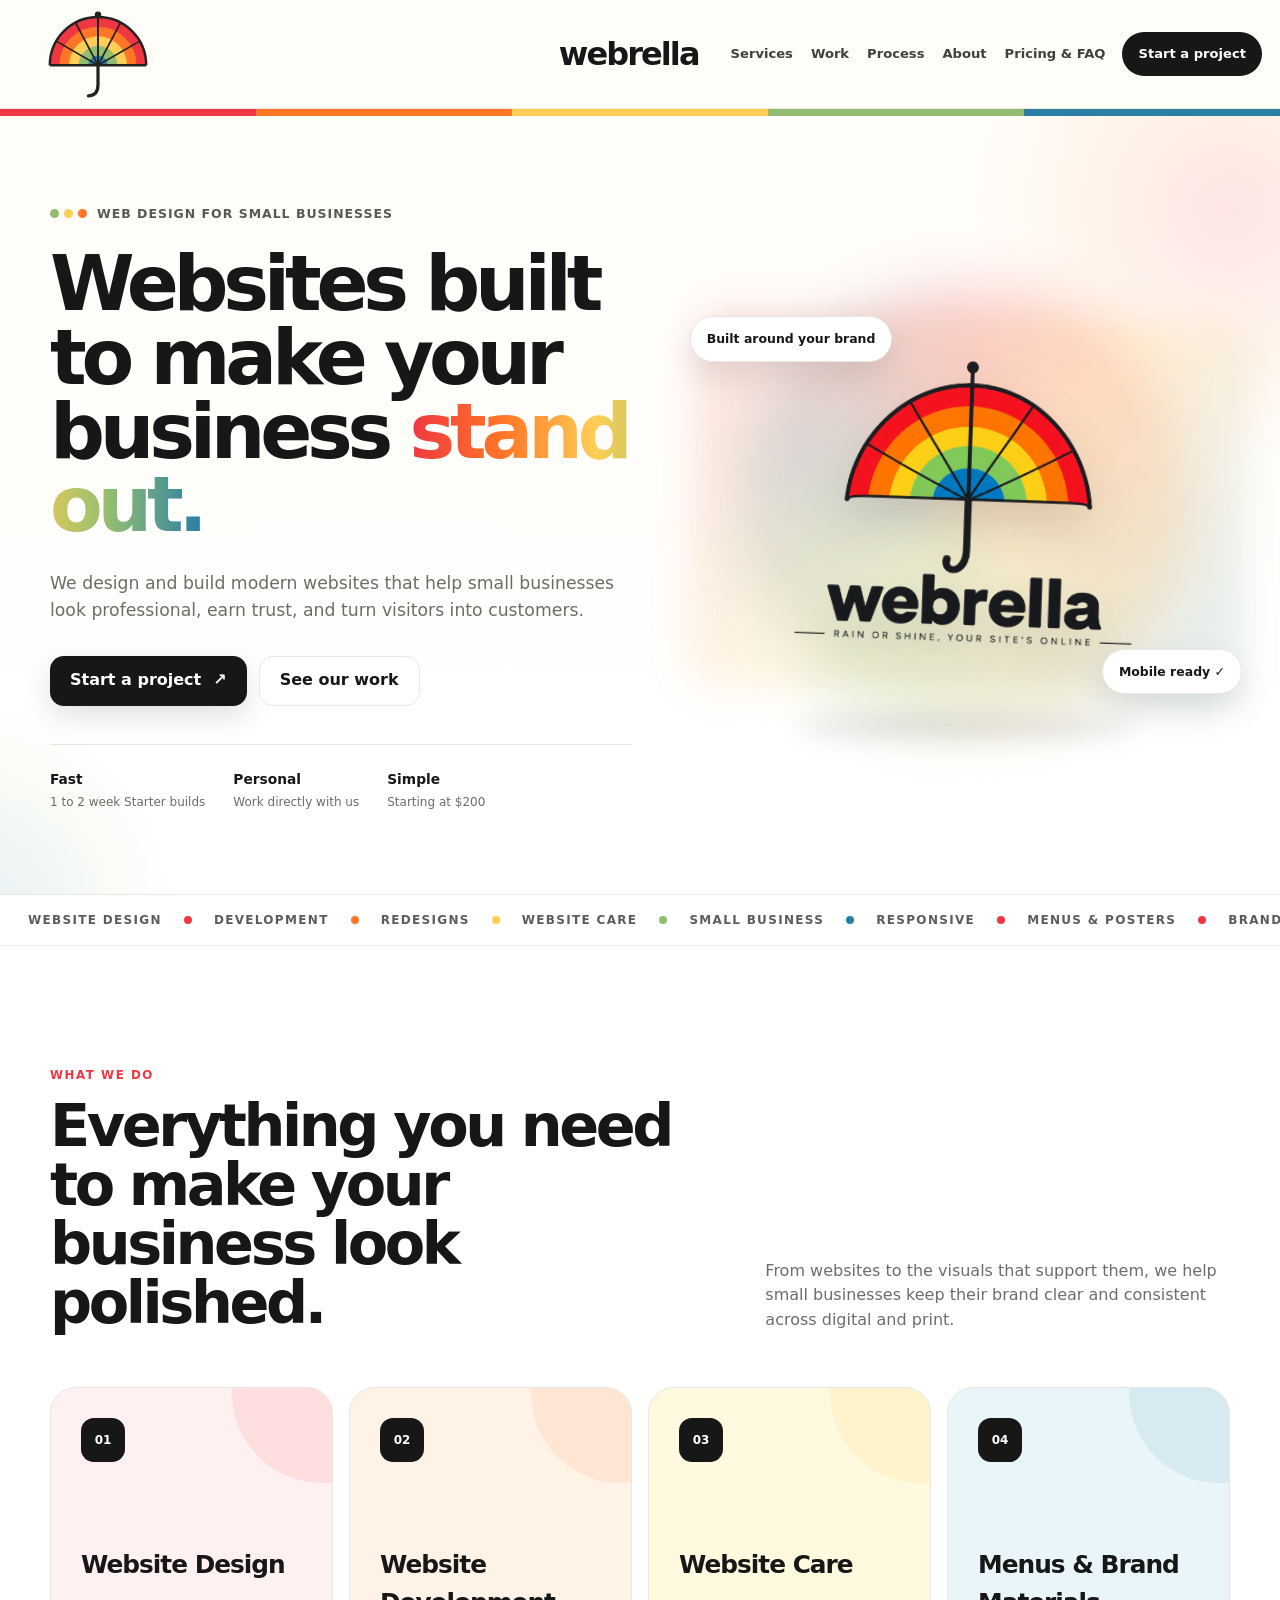
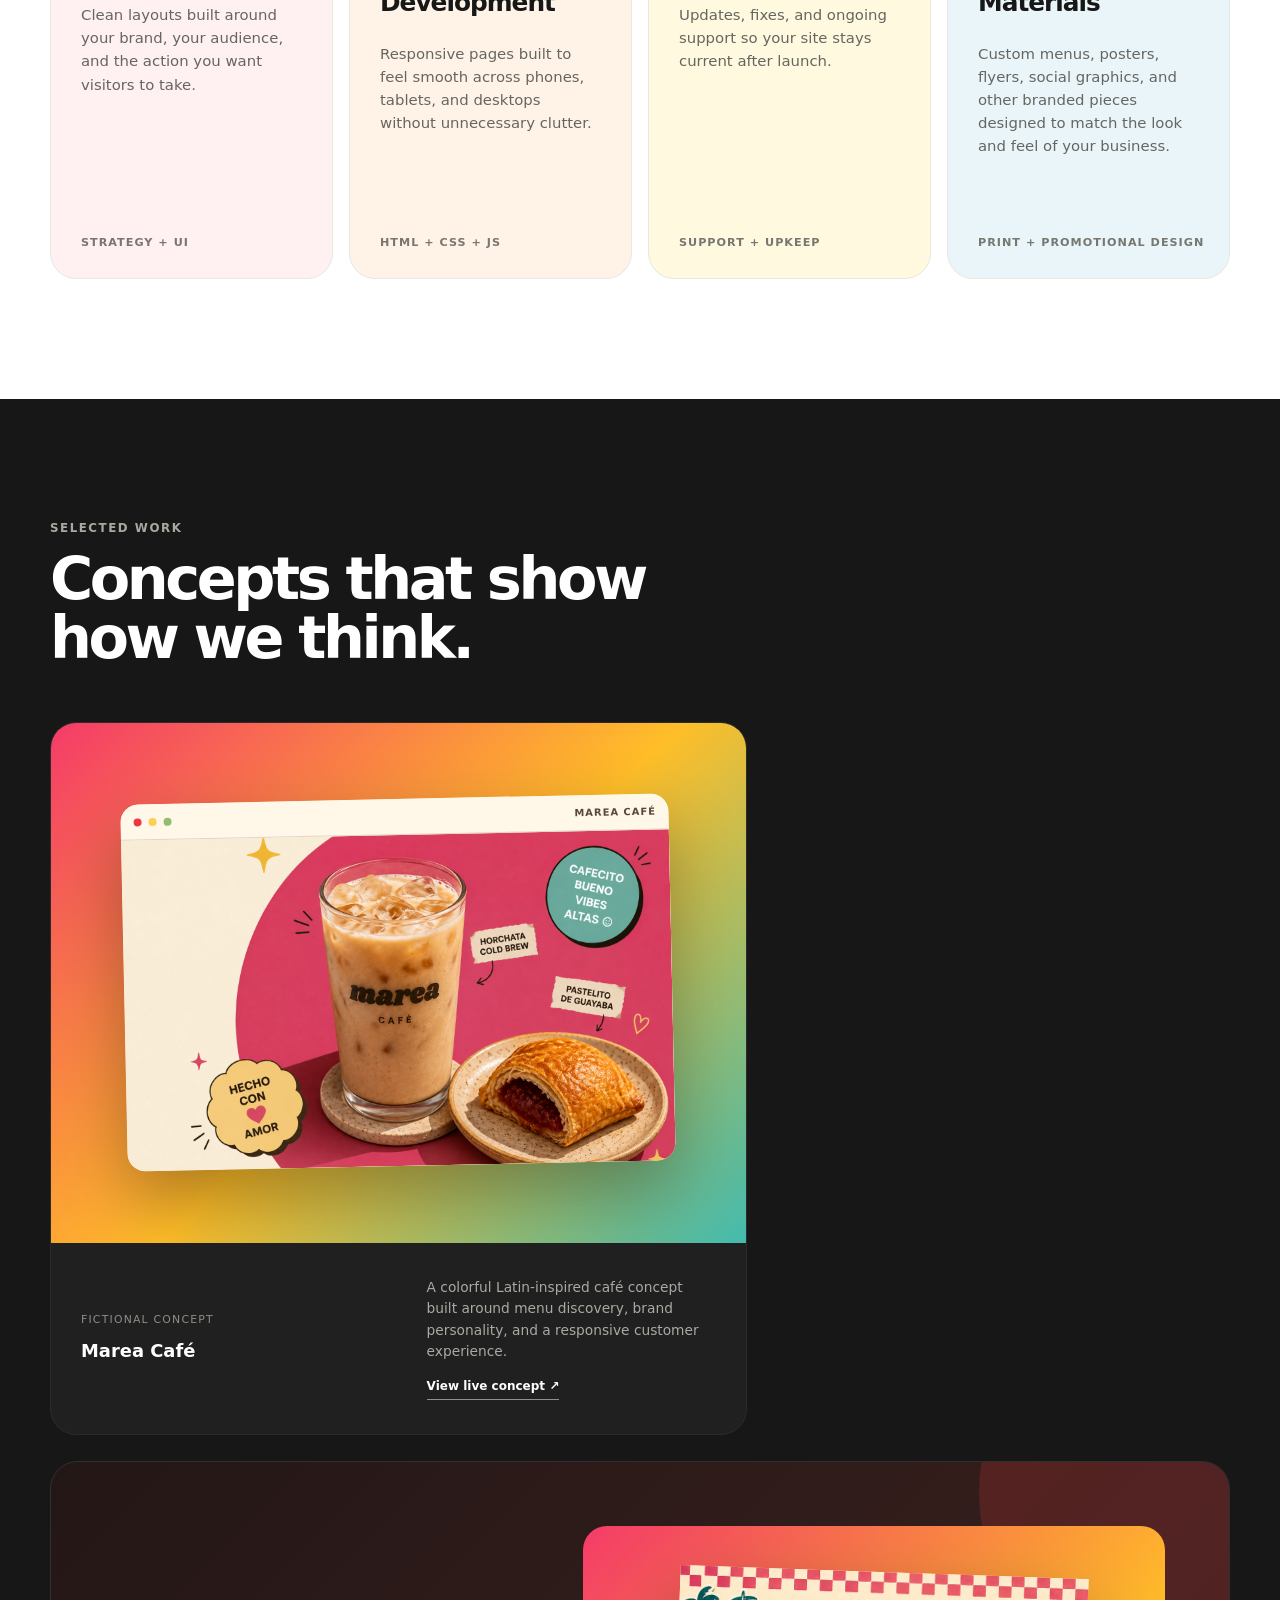
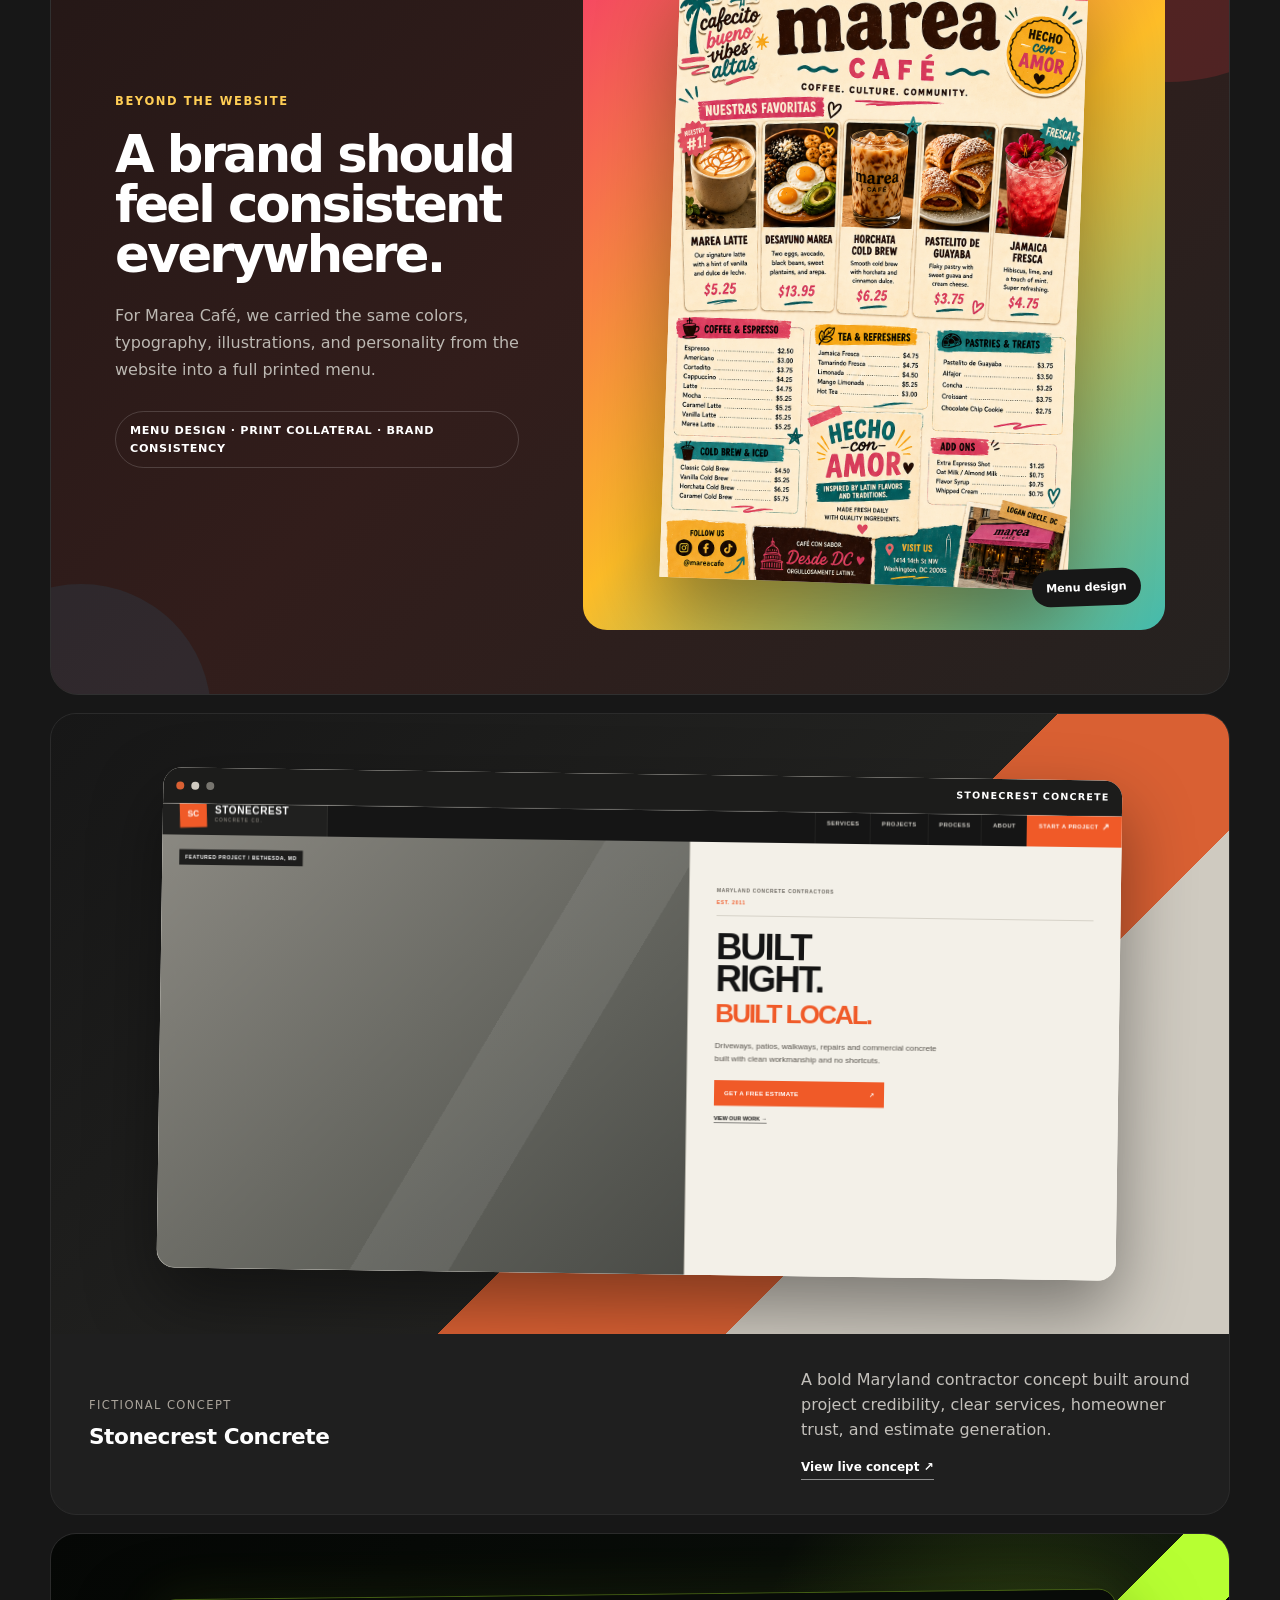
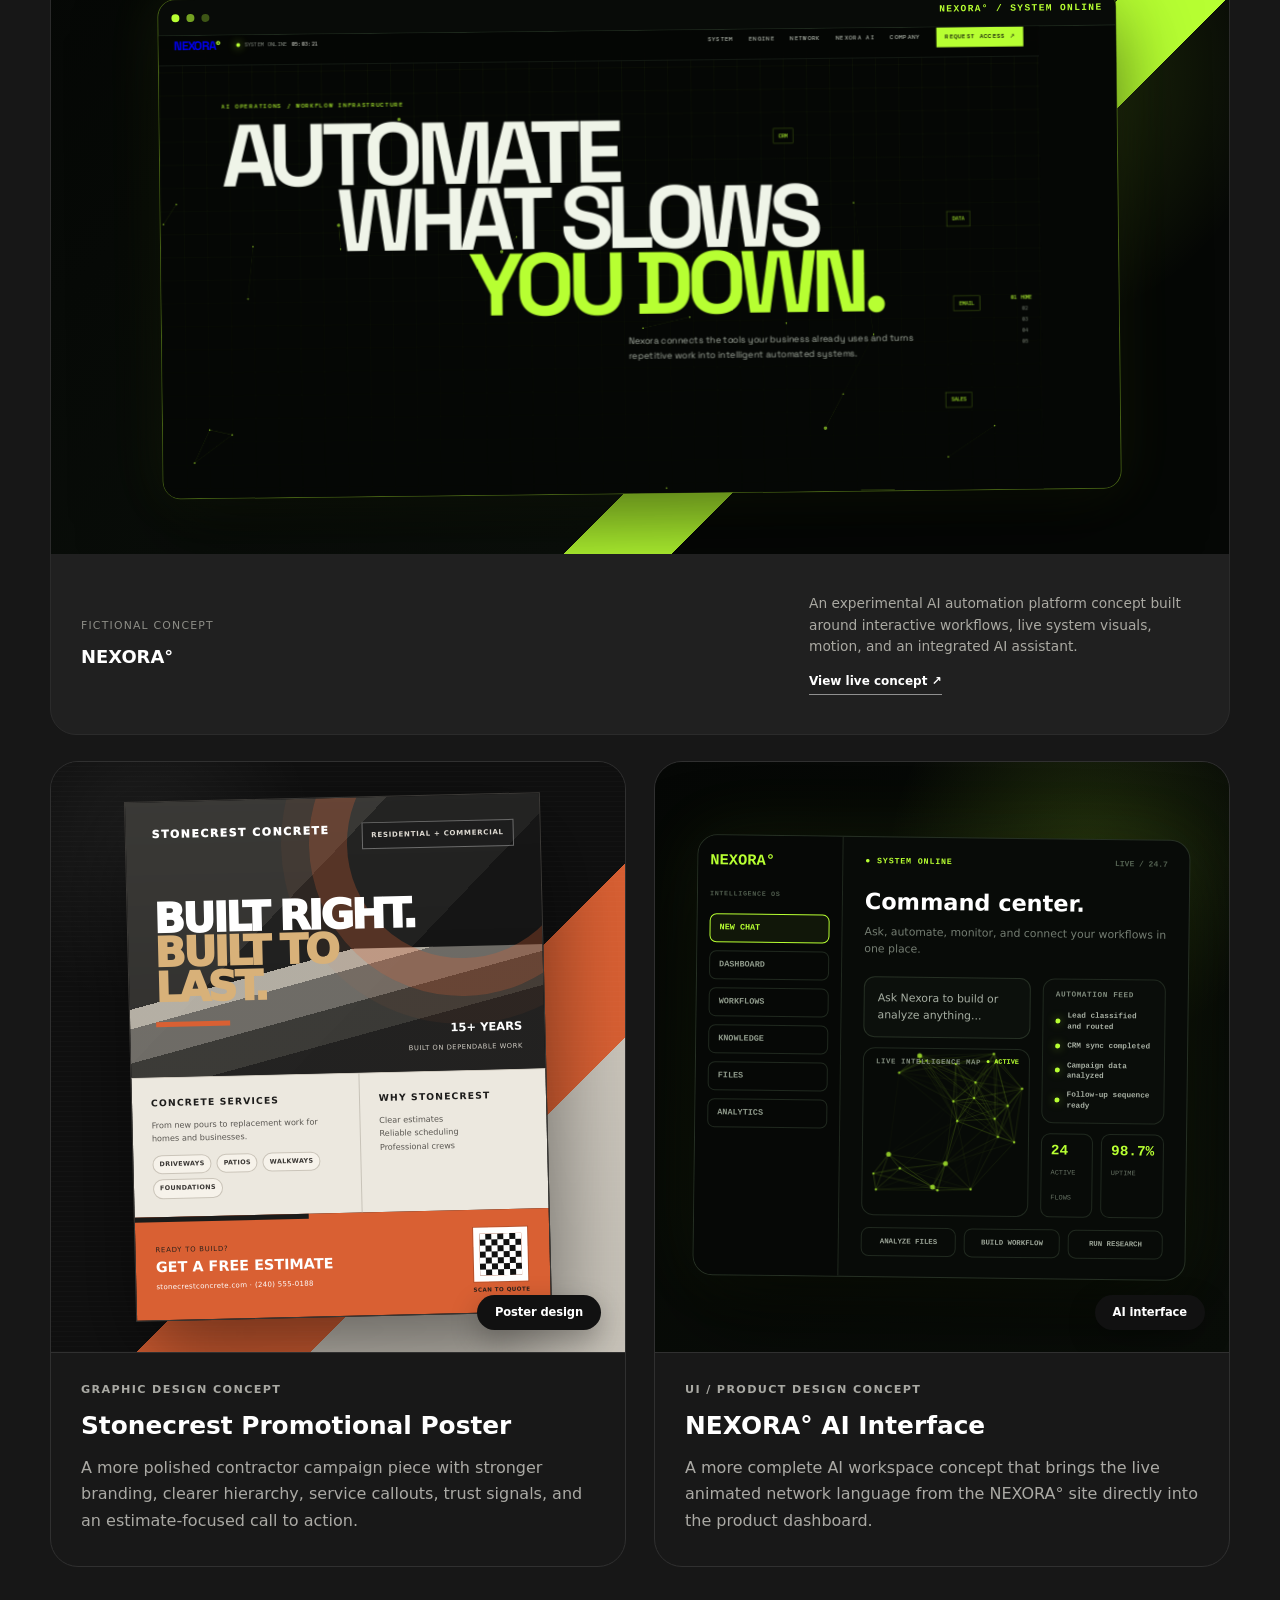
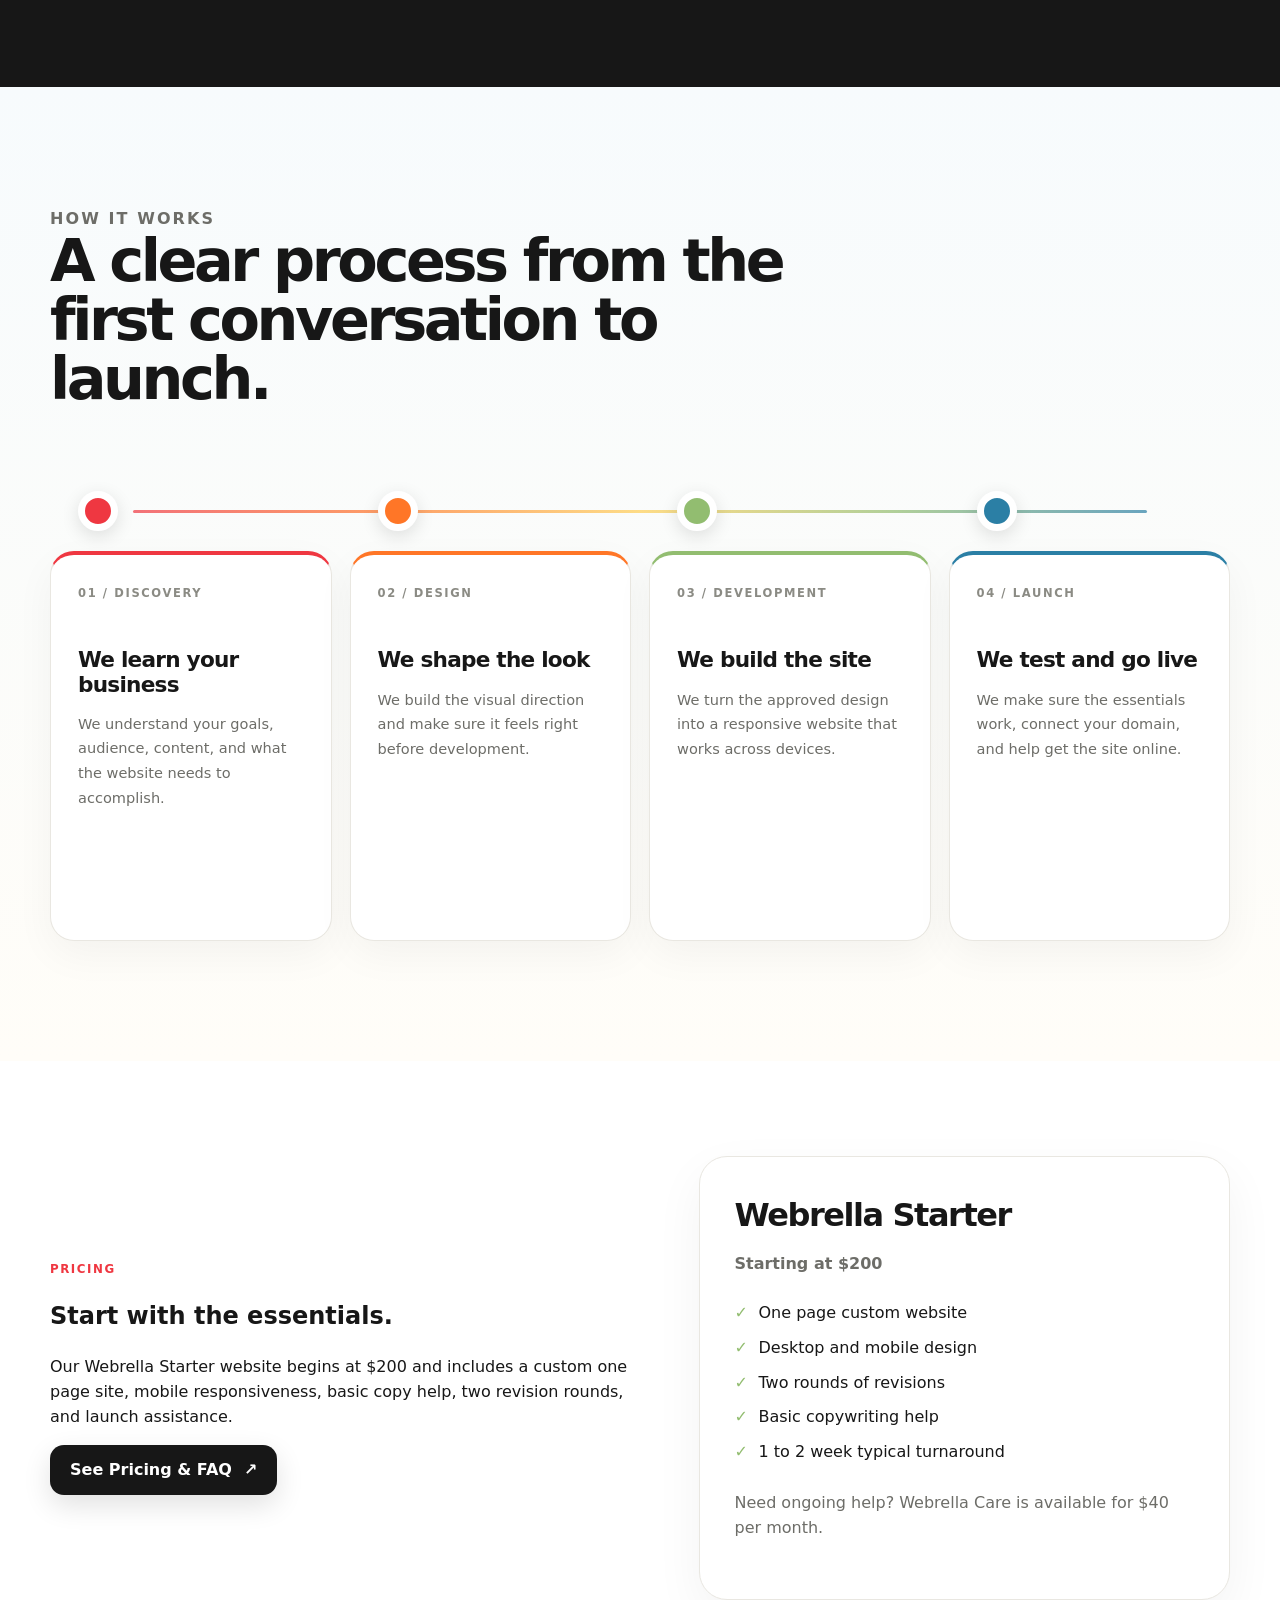
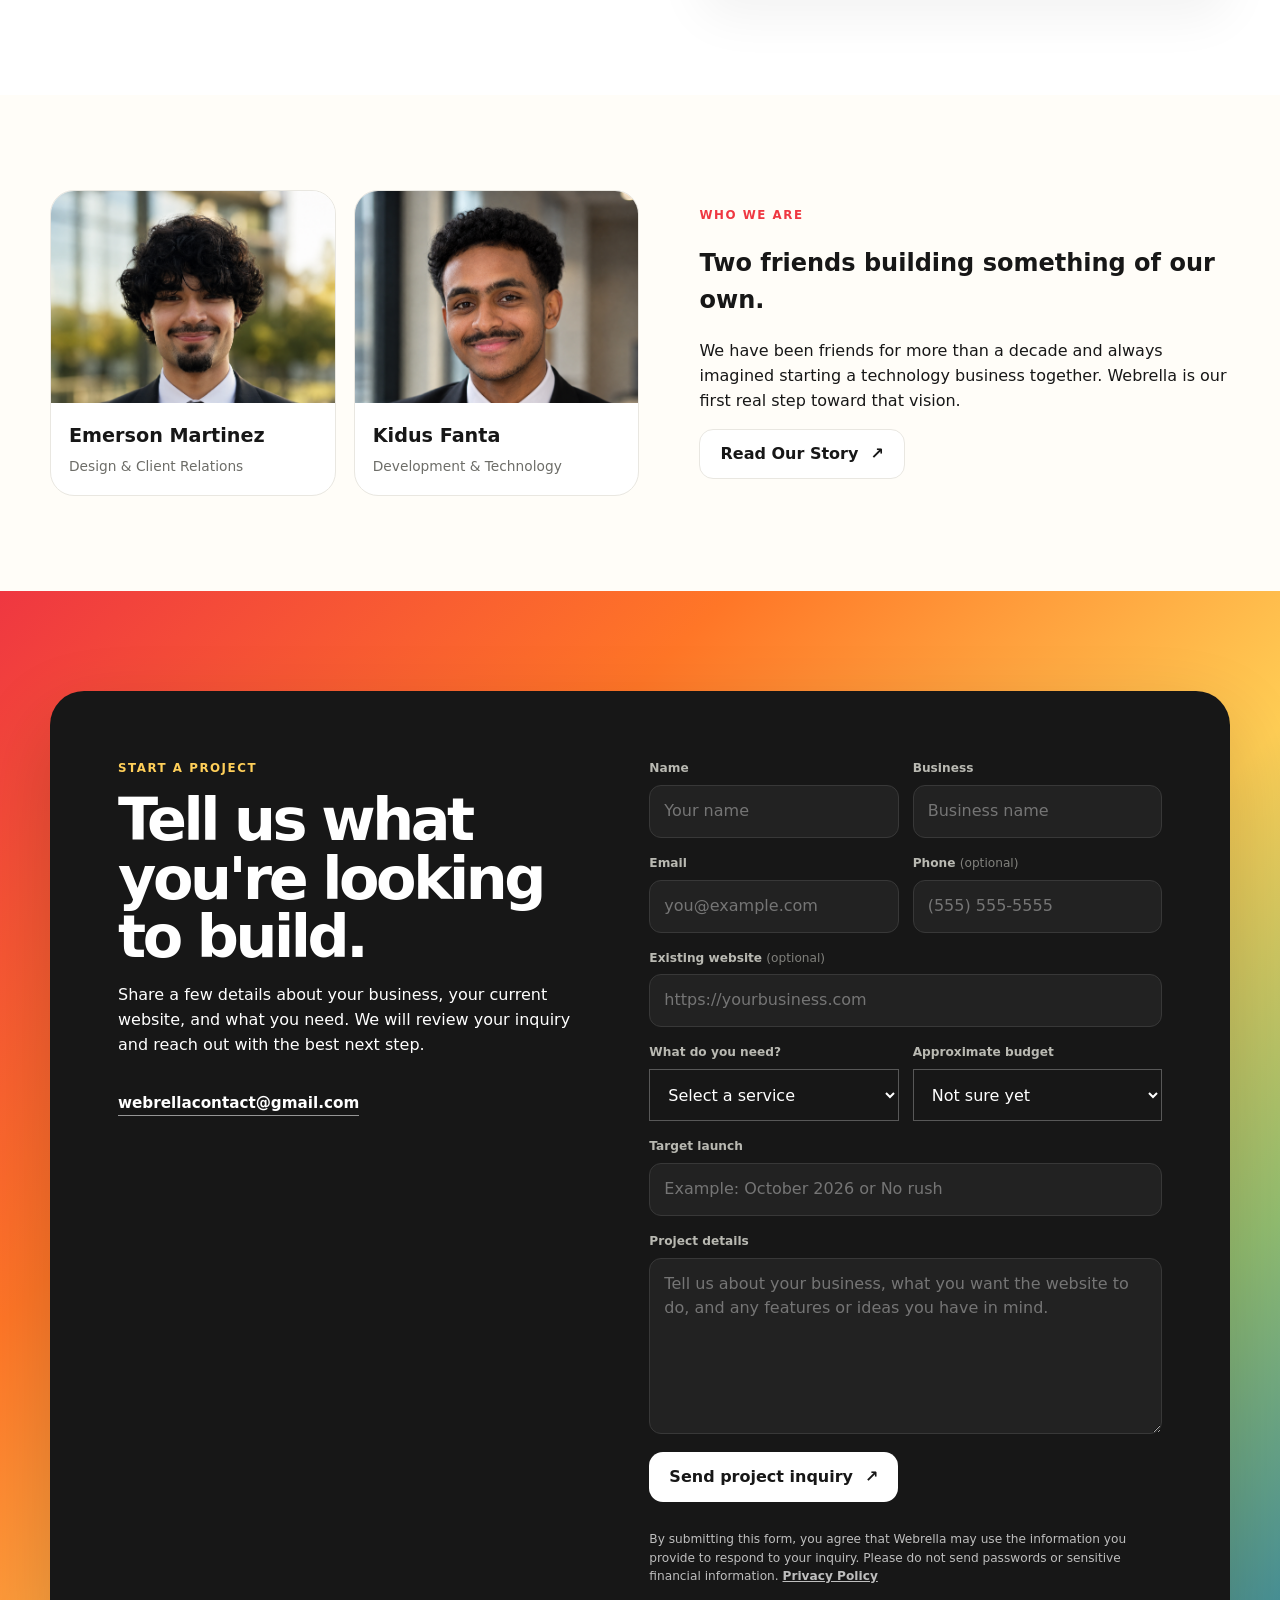
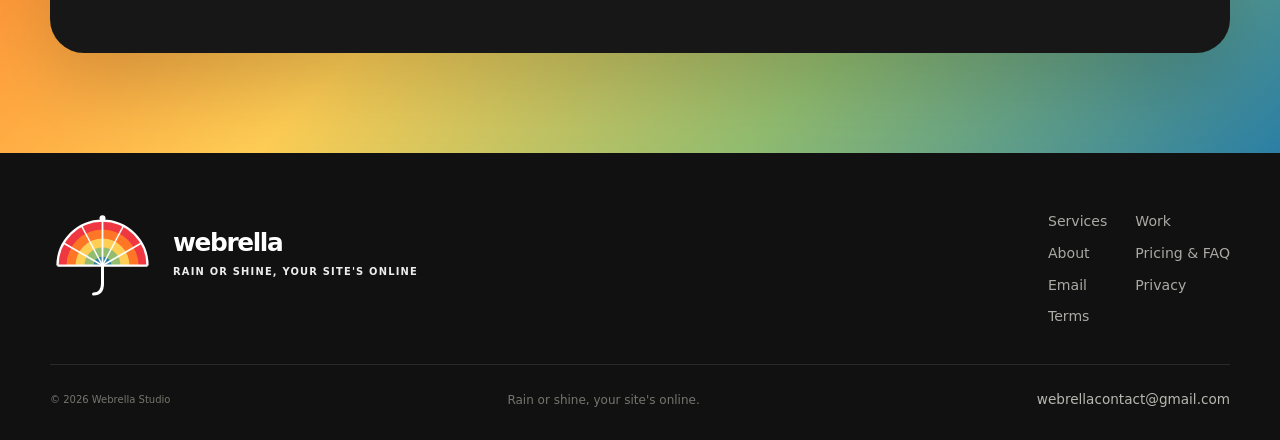
==== commit 7444965f: "Add animated Webrella hero treatment" ====
--- a/index.html
+++ b/index.html
@@ -1 +1 @@
-<!doctype html><html lang="en"><head><meta charset="utf-8"><meta name="viewport" content="width=device-width,initial-scale=1"><meta name="description" content="Webrella Studio designs and builds modern, responsive websites for small businesses in Silver Spring, Maryland and beyond."><meta name="robots" content="index,follow"><title>Webrella Studio | Web Design for Small Businesses</title><link rel="canonical" href="https://webrellastudio.com/"><meta property="og:type" content="website"><meta property="og:site_name" content="Webrella Studio"><meta property="og:title" content="Webrella Studio | Web Design for Small Businesses"><meta property="og:description" content="Modern, responsive websites for small businesses, built by Webrella Studio in Silver Spring, Maryland."><meta property="og:url" content="https://webrellastudio.com/"><meta property="og:image" content="https://webrellastudio.com/ChatGPT%20Image%20Aug%2010,%202026,%2011_04_26%20AM.png"><meta name="twitter:card" content="summary_large_image"><meta name="twitter:title" content="Webrella Studio | Web Design for Small Businesses"><meta name="twitter:description" content="Modern, responsive websites for small businesses, built by Webrella Studio in Silver Spring, Maryland."><meta name="twitter:image" content="https://webrellastudio.com/ChatGPT%20Image%20Aug%2010,%202026,%2011_04_26%20AM.png"><script type="application/ld+json">{"@context":"https://schema.org","@type":"Organization","name":"Webrella Studio","url":"https://webrellastudio.com/","email":"webrellacontact@gmail.com","telephone":"+1-240-618-4825","description":"Web design and development studio creating modern, responsive websites for small businesses.","address":{"@type":"PostalAddress","addressLocality":"Silver Spring","addressRegion":"MD","addressCountry":"US"},"founder":[{"@type":"Person","name":"Emerson Martinez"},{"@type":"Person","name":"Kidus Fanta"}]}</script><link rel="stylesheet" href="css/style.css?v=20260811-2"><link rel="stylesheet" href="css/process.css?v=20260811-2"><link rel="stylesheet" href="css/pages.css?v=20260811-2"><style>.header-inner{min-height:108px}.brand{width:180px;height:92px;overflow:visible;flex:0 0 180px;display:flex;align-items:center}.header-mark{display:block;width:160px;height:90px;overflow:visible}.footer-mark{display:flex;align-items:center;gap:18px}.footer-umbrella{display:block;width:105px;height:88px;flex:0 0 105px;overflow:visible}.footer-wordmark{display:flex;flex-direction:column;line-height:1}.footer-wordmark strong{color:#fff!important;font-size:1.55rem;font-weight:900;letter-spacing:-.055em}.footer-wordmark span{margin-top:5px;color:#fff!important;font-size:.62rem;font-weight:850;letter-spacing:.12em;white-space:nowrap}.contact-email{display:inline-block;margin-top:18px;color:#fff;font-weight:800;text-decoration:none;border-bottom:1px solid rgba(255,255,255,.55)}.stonecrest-link{display:block;height:100%;text-decoration:none;color:inherit}.stonecrest-visual{position:relative;display:flex!important;align-items:flex-end!important;min-height:360px!important;padding:34px!important;overflow:hidden;background:#20201f!important}.stonecrest-visual:before{content:"";position:absolute;inset:0;background:linear-gradient(135deg,transparent 0 55%,rgba(232,92,30,.92) 55% 70%,#c8c3b8 70% 100%)}.stonecrest-visual:after{content:"";position:absolute;left:34px;top:34px;width:110px;height:8px;background:#e85c1e}.stonecrest-mark{position:relative;z-index:2;color:#fff}.stonecrest-mark small{display:block;margin-bottom:10px;font-size:.72rem;font-weight:800;letter-spacing:.16em;text-transform:uppercase;color:#e85c1e}.stonecrest-mark strong{display:block;font-size:clamp(2rem,4vw,3.6rem);line-height:.86;letter-spacing:-.055em;text-transform:uppercase}.stonecrest-meta{display:flex!important;justify-content:space-between!important;align-items:flex-end!important;gap:18px}.stonecrest-meta a{color:#fff;text-decoration:none;font-size:.74rem;font-weight:850;border-bottom:1px solid rgba(255,255,255,.45);padding-bottom:3px}.stonecrest-meta a:hover{color:#ff7a32;border-color:#ff7a32}@media(max-width:720px){.header-inner{min-height:96px}.brand{width:145px;height:82px;flex-basis:145px}.header-mark{width:135px;height:80px}.site-nav{top:96px!important}.footer-mark{gap:13px}.footer-umbrella{width:88px;height:76px;flex-basis:88px}.footer-wordmark strong{font-size:1.25rem}.footer-wordmark span{font-size:.5rem;white-space:normal}.stonecrest-meta{align-items:flex-start!important;flex-direction:column!important}}</style></head><body><header class="site-header"><div class="container header-inner"><a class="brand" href="#top" aria-label="Webrella Studio home"><svg class="header-mark" viewBox="0 0 140 112" role="img" aria-label="Webrella umbrella logo"><path d="M10 70 A60 60 0 0 1 130 70 Z" fill="#ef3741"/><path d="M22 70 A48 48 0 0 1 118 70 Z" fill="#ff7627"/><path d="M34 70 A36 36 0 0 1 106 70 Z" fill="#ffce55"/><path d="M46 70 A24 24 0 0 1 94 70 Z" fill="#92bd70"/><path d="M58 70 A12 12 0 0 1 82 70 Z" fill="#2b7fa5"/><path d="M10 70 A60 60 0 0 1 130 70" fill="none" stroke="#222" stroke-width="3"/><line x1="70" y1="70" x2="70" y2="10" stroke="#222" stroke-width="2.4"/><line x1="70" y1="70" x2="42" y2="17" stroke="#222" stroke-width="2.1"/><line x1="70" y1="70" x2="98" y2="17" stroke="#222" stroke-width="2.1"/><line x1="70" y1="70" x2="18" y2="40" stroke="#222" stroke-width="2.1"/><line x1="70" y1="70" x2="122" y2="40" stroke="#222" stroke-width="2.1"/><line x1="10" y1="70" x2="130" y2="70" stroke="#222" stroke-width="3"/><circle cx="70" cy="7" r="4" fill="#222"/><path d="M70 70 V94 C70 104 66 108 58 108" fill="none" stroke="#222" stroke-width="4" stroke-linecap="round"/></svg></a><button class="nav-toggle" aria-controls="primary-navigation" aria-expanded="false" aria-label="Toggle navigation"><span class="hamburger"></span></button><nav id="primary-navigation" class="site-nav" aria-label="Primary navigation"><ul><li><a href="#services">Services</a></li><li><a href="#work">Work</a></li><li><a href="#process">Process</a></li><li><a href="about.html">About</a></li><li><a href="pricing.html">Pricing & FAQ</a></li><li><a class="nav-cta" href="#contact">Start a project</a></li></ul></nav></div></header><main id="top"><section class="hero"><div class="hero-rainbow-band"></div><div class="container hero-grid"><div class="hero-copy"><p class="eyebrow"><span></span> Web design for small businesses</p><h1>Websites built to make your business <em>stand out.</em></h1><p class="hero-lead">We design and build modern websites that help small businesses look professional, earn trust, and turn visitors into customers.</p><div class="hero-actions"><a class="btn btn-dark" href="#contact">Start a project <span>↗</span></a><a class="btn btn-ghost" href="#work">See our work</a></div><div class="hero-proof"><div><strong>Fast</strong><span>1 to 2 week Starter builds</span></div><div><strong>Personal</strong><span>Work directly with us</span></div><div><strong>Simple</strong><span>Starting at $200</span></div></div></div><div class="hero-art"><div class="logo-panel"><img src="ChatGPT%20Image%20Aug%2010,%202026,%2011_04_26%20AM.png" alt="Webrella Studio logo"></div><div class="floating-chip chip-one">Built around your brand</div><div class="floating-chip chip-two">Mobile ready ✓</div></div></div></section><section class="marquee"><div class="marquee-track"><span>Website Design</span><i></i><span>Development</span><i></i><span>Redesigns</span><i></i><span>Website Care</span><i></i><span>Small Business</span><i></i><span>Responsive</span></div></section><section id="services" class="section services-section"><div class="container"><div class="section-heading split-heading"><div><p class="section-kicker">What we do</p><h2>Everything you need to look good online.</h2></div><p>We focus on straightforward websites for small businesses, with room to grow as your needs become more advanced.</p></div><div class="services-grid"><article class="service-card red-card"><div class="service-icon">01</div><h3>Website Design</h3><p>Clean layouts built around your brand, your audience, and the action you want visitors to take.</p><span class="service-tag">Strategy + UI</span></article><article class="service-card orange-card"><div class="service-icon">02</div><h3>Website Development</h3><p>Responsive pages built to feel smooth across phones, tablets, and desktops without unnecessary clutter.</p><span class="service-tag">HTML + CSS + JS</span></article><article class="service-card yellow-card"><div class="service-icon">03</div><h3>Website Care</h3><p>Updates, fixes, and ongoing support so your site stays current after launch.</p><span class="service-tag">Support + upkeep</span></article></div></div></section><section id="work" class="section work-section"><div class="container"><div class="section-heading work-heading"><div><p class="section-kicker green-text">Selected work</p><h2>Concepts that show how we think.</h2></div></div><div class="project-grid"><article class="project-card project-wide"><div class="project-visual bloom-visual"><div class="browser-frame"><div class="browser-dots"><span></span><span></span><span></span></div><div class="mock-site cafe-site"><div class="mock-nav"></div><div class="mock-copy big"></div><div class="mock-copy"></div><div class="mock-button"></div></div></div></div><div class="project-meta"><div><span>Fictional concept</span><h3>Bloom Café</h3></div><p>Warm, welcoming restaurant presence built around menu discovery and reservations.</p></div></article><article class="project-card"><a class="stonecrest-link" href="stonecrest/" target="_blank" rel="noopener" aria-label="Open Stonecrest Concrete concept website"><div class="project-visual stonecrest-visual"><div class="stonecrest-mark"><small>Concrete Co.</small><strong>Stonecrest</strong></div></div></a><div class="project-meta compact stonecrest-meta"><div><span>Fictional concept</span><h3>Stonecrest Concrete</h3></div><a href="stonecrest/" target="_blank" rel="noopener">View live concept ↗</a></div></article><article class="project-card"><div class="project-visual harbor-visual"><div class="product-tile p1"></div><div class="product-tile p2"></div><div class="product-tile p3"></div></div><div class="project-meta compact"><div><span>Fictional concept</span><h3>Harbor Goods</h3></div></div></article></div></div></section><section id="process" class="section process-section"><div class="container"><div class="section-heading process-heading"><p class="section-kicker blue-text">How it works</p><h2>A clear process from the first conversation to launch.</h2></div><div class="process-timeline"><article class="process-step"><span class="process-node"></span><div class="process-card-detailed"><span class="process-number">01 / DISCOVERY</span><h3>We learn your business</h3><p>We understand your goals, audience, content, and what the website needs to accomplish.</p></div></article><article class="process-step"><span class="process-node"></span><div class="process-card-detailed"><span class="process-number">02 / DESIGN</span><h3>We shape the look</h3><p>We build the visual direction and make sure it feels right before development.</p></div></article><article class="process-step"><span class="process-node"></span><div class="process-card-detailed"><span class="process-number">03 / DEVELOPMENT</span><h3>We build the site</h3><p>We turn the approved design into a responsive website that works across devices.</p></div></article><article class="process-step"><span class="process-node"></span><div class="process-card-detailed"><span class="process-number">04 / LAUNCH</span><h3>We test and go live</h3><p>We make sure the essentials work, connect your domain, and help get the site online.</p></div></article></div></div></section><section class="home-preview alt"><div class="container preview-grid"><div><p class="section-kicker">Pricing</p><h2>Start with the essentials.</h2><p>Our Webrella Starter website begins at $200 and includes a custom one page site, mobile responsiveness, basic copy help, two revision rounds, and launch assistance.</p><a class="btn btn-dark" href="pricing.html">See Pricing & FAQ <span>↗</span></a></div><div class="preview-card"><h3>Webrella Starter</h3><p><strong>Starting at $200</strong></p><ul class="preview-list"><li>One page custom website</li><li>Desktop and mobile design</li><li>Two rounds of revisions</li><li>Basic copywriting help</li><li>1 to 2 week typical turnaround</li></ul><p>Need ongoing help? Webrella Care is available for $40 per month.</p></div></div></section><section class="home-preview"><div class="container preview-grid"><div class="mini-founders"><article class="mini-founder"><img src="ChatGPT%20Image%20Jul%2017,%202026,%2002_21_22%20PM.png" alt="Emerson Martinez"><div><h3>Emerson Martinez</h3><p>Design & Client Relations</p></div></article><article class="mini-founder"><img src="ChatGPT%20Image%20Aug%2010,%202026,%2001_30_33%20PM.png" alt="Kidus Fanta"><div><h3>Kidus Fanta</h3><p>Development & Technology</p></div></article></div><div><p class="section-kicker">Who we are</p><h2>Two friends building something of our own.</h2><p>We have been friends for more than a decade and always imagined starting a technology business together. Webrella is our first real step toward that vision.</p><a class="btn btn-ghost" href="about.html">Read Our Story <span>↗</span></a></div></div></section><section id="contact" class="contact-section"><div class="container contact-shell"><div class="contact-copy"><p class="section-kicker contact-kicker">Have a project in mind?</p><h2>Rain or shine, let's get your site online.</h2><p>Tell us a little about your business and what you want to build. We will use that to figure out the right next step.</p><a class="contact-email" href="mailto:webrellacontact@gmail.com">webrellacontact@gmail.com</a></div><form class="contact-form" action="https://formspree.io/f/myegeqbb" method="post"><input type="hidden" name="_subject" value="New Webrella project inquiry"><div class="form-grid"><div class="form-row"><label for="name">Name</label><input id="name" name="name" type="text" placeholder="Your name" required></div><div class="form-row"><label for="company">Business</label><input id="company" name="company" type="text" placeholder="Business name"></div></div><div class="form-row"><label for="email">Email</label><input id="email" name="email" type="email" placeholder="you@example.com" required></div><div class="form-row"><label for="message">Project details</label><textarea id="message" name="message" rows="5" placeholder="What are you looking to build?" required></textarea></div><div class="form-actions"><button class="btn btn-light" type="submit">Start a conversation <span>↗</span></button></div></form></div></section></main><footer class="site-footer"><div class="container footer-grid"><div class="footer-branding"><div class="footer-mark"><span class="footer-umbrella"><svg viewBox="0 0 140 112" width="105" height="88" aria-hidden="true"><path d="M10 70 A60 60 0 0 1 130 70 Z" fill="#ef3741"/><path d="M22 70 A48 48 0 0 1 118 70 Z" fill="#ff7627"/><path d="M34 70 A36 36 0 0 1 106 70 Z" fill="#ffce55"/><path d="M46 70 A24 24 0 0 1 94 70 Z" fill="#92bd70"/><path d="M58 70 A12 12 0 0 1 82 70 Z" fill="#2b7fa5"/><path d="M10 70 A60 60 0 0 1 130 70" fill="none" stroke="#fff" stroke-width="3"/><line x1="70" y1="70" x2="70" y2="10" stroke="#fff" stroke-width="2.4"/><line x1="70" y1="70" x2="42" y2="17" stroke="#fff" stroke-width="2.1"/><line x1="70" y1="70" x2="98" y2="17" stroke="#fff" stroke-width="2.1"/><line x1="70" y1="70" x2="18" y2="40" stroke="#fff" stroke-width="2.1"/><line x1="70" y1="70" x2="122" y2="40" stroke="#fff" stroke-width="2.1"/><line x1="10" y1="70" x2="130" y2="70" stroke="#fff" stroke-width="3"/><circle cx="70" cy="7" r="4" fill="#fff"/><path d="M70 70 V94 C70 104 66 108 58 108" fill="none" stroke="#fff" stroke-width="4" stroke-linecap="round"/></svg></span><div class="footer-wordmark"><strong>webrella</strong><span>RAIN OR SHINE, YOUR SITE'S ONLINE</span></div></div></div><div class="footer-links"><a href="#services">Services</a><a href="#work">Work</a><a href="about.html">About</a><a href="pricing.html">Pricing & FAQ</a><a href="mailto:webrellacontact@gmail.com">Email</a></div><div class="footer-bottom"><small>&copy; <span id="year"></span> Webrella Studio</small><span>Rain or shine, your site's online.</span></div></div></footer><script src="js/script.js?v=20260811-2"></script><script src="js/portfolio-extras.js?v=20260812-1"></script></body></html>+<!doctype html><html lang="en"><head><meta charset="utf-8"><meta name="viewport" content="width=device-width,initial-scale=1"><meta name="description" content="Webrella Studio designs and builds modern, responsive websites for small businesses in Silver Spring, Maryland and beyond."><meta name="robots" content="index,follow"><title>Webrella Studio | Web Design for Small Businesses</title><link rel="canonical" href="https://webrellastudio.com/"><meta property="og:type" content="website"><meta property="og:site_name" content="Webrella Studio"><meta property="og:title" content="Webrella Studio | Web Design for Small Businesses"><meta property="og:description" content="Modern, responsive websites for small businesses, built by Webrella Studio in Silver Spring, Maryland."><meta property="og:url" content="https://webrellastudio.com/"><meta property="og:image" content="https://webrellastudio.com/ChatGPT%20Image%20Aug%2010,%202026,%2011_04_26%20AM.png"><meta name="twitter:card" content="summary_large_image"><meta name="twitter:title" content="Webrella Studio | Web Design for Small Businesses"><meta name="twitter:description" content="Modern, responsive websites for small businesses, built by Webrella Studio in Silver Spring, Maryland."><meta name="twitter:image" content="https://webrellastudio.com/ChatGPT%20Image%20Aug%2010,%202026,%2011_04_26%20AM.png"><script type="application/ld+json">{"@context":"https://schema.org","@type":"Organization","name":"Webrella Studio","url":"https://webrellastudio.com/","email":"webrellacontact@gmail.com","telephone":"+1-240-618-4825","description":"Web design and development studio creating modern, responsive websites for small businesses.","address":{"@type":"PostalAddress","addressLocality":"Silver Spring","addressRegion":"MD","addressCountry":"US"},"founder":[{"@type":"Person","name":"Emerson Martinez"},{"@type":"Person","name":"Kidus Fanta"}]}</script><link rel="stylesheet" href="css/style.css?v=20260811-2"><link rel="stylesheet" href="css/process.css?v=20260811-2"><link rel="stylesheet" href="css/pages.css?v=20260811-2"><style>.header-inner{min-height:108px}.brand{width:180px;height:92px;overflow:visible;flex:0 0 180px;display:flex;align-items:center}.header-mark{display:block;width:160px;height:90px;overflow:visible}.footer-mark{display:flex;align-items:center;gap:18px}.footer-umbrella{display:block;width:105px;height:88px;flex:0 0 105px;overflow:visible}.footer-wordmark{display:flex;flex-direction:column;line-height:1}.footer-wordmark strong{color:#fff!important;font-size:1.55rem;font-weight:900;letter-spacing:-.055em}.footer-wordmark span{margin-top:5px;color:#fff!important;font-size:.62rem;font-weight:850;letter-spacing:.12em;white-space:nowrap}.contact-email{display:inline-block;margin-top:18px;color:#fff;font-weight:800;text-decoration:none;border-bottom:1px solid rgba(255,255,255,.55)}.stonecrest-link{display:block;height:100%;text-decoration:none;color:inherit}.stonecrest-visual{position:relative;display:flex!important;align-items:flex-end!important;min-height:360px!important;padding:34px!important;overflow:hidden;background:#20201f!important}.stonecrest-visual:before{content:"";position:absolute;inset:0;background:linear-gradient(135deg,transparent 0 55%,rgba(232,92,30,.92) 55% 70%,#c8c3b8 70% 100%)}.stonecrest-visual:after{content:"";position:absolute;left:34px;top:34px;width:110px;height:8px;background:#e85c1e}.stonecrest-mark{position:relative;z-index:2;color:#fff}.stonecrest-mark small{display:block;margin-bottom:10px;font-size:.72rem;font-weight:800;letter-spacing:.16em;text-transform:uppercase;color:#e85c1e}.stonecrest-mark strong{display:block;font-size:clamp(2rem,4vw,3.6rem);line-height:.86;letter-spacing:-.055em;text-transform:uppercase}.stonecrest-meta{display:flex!important;justify-content:space-between!important;align-items:flex-end!important;gap:18px}.stonecrest-meta a{color:#fff;text-decoration:none;font-size:.74rem;font-weight:850;border-bottom:1px solid rgba(255,255,255,.45);padding-bottom:3px}.stonecrest-meta a:hover{color:#ff7a32;border-color:#ff7a32}.hero-art{position:relative;isolation:isolate}.hero-art:before{content:"";position:absolute;inset:7% 7%;z-index:-2;border-radius:50%;background:conic-gradient(from 0deg,#ef3741,#ff7627,#ffce55,#92bd70,#2b7fa5,#ef3741);filter:blur(28px);opacity:.2;animation:homeAura 10s linear infinite}.hero-art:after{content:"";position:absolute;left:18%;right:18%;bottom:5%;height:28px;z-index:-1;border-radius:50%;background:rgba(0,0,0,.1);filter:blur(12px);animation:homeShadow 4.8s ease-in-out infinite}.hero-art .logo-panel{background:transparent!important;border:0!important;box-shadow:none!important;transform-origin:50% 60%;animation:homeFloat 4.8s ease-in-out infinite}.hero-art .logo-panel img{filter:drop-shadow(0 24px 24px rgba(0,0,0,.13));animation:homeLogoPulse 4.8s ease-in-out infinite}.hero-art .chip-one{animation:homeChipOne 5.2s ease-in-out infinite}.hero-art .chip-two{animation:homeChipTwo 5.7s ease-in-out infinite}.hero-art .floating-chip{box-shadow:0 14px 34px rgba(0,0,0,.1)}@keyframes homeFloat{0%,100%{transform:translateY(0) rotate(-1.4deg) scale(1)}50%{transform:translateY(-20px) rotate(1.4deg) scale(1.025)}}@keyframes homeLogoPulse{0%,100%{transform:scale(1);filter:drop-shadow(0 24px 24px rgba(0,0,0,.13))}50%{transform:scale(1.035);filter:drop-shadow(0 34px 30px rgba(0,0,0,.17))}}@keyframes homeAura{to{transform:rotate(360deg)}}@keyframes homeShadow{0%,100%{transform:scaleX(1);opacity:.65}50%{transform:scaleX(.72);opacity:.35}}@keyframes homeChipOne{0%,100%{transform:translate(0,0) rotate(-2deg)}50%{transform:translate(18px,-20px) rotate(2deg)}}@keyframes homeChipTwo{0%,100%{transform:translate(0,0) rotate(2deg)}50%{transform:translate(-18px,18px) rotate(-2deg)}}@media(prefers-reduced-motion:reduce){.hero-art:before,.hero-art:after,.hero-art .logo-panel,.hero-art .logo-panel img,.hero-art .floating-chip{animation:none!important}}@media(max-width:720px){.header-inner{min-height:96px}.brand{width:145px;height:82px;flex-basis:145px}.header-mark{width:135px;height:80px}.site-nav{top:96px!important}.footer-mark{gap:13px}.footer-umbrella{width:88px;height:76px;flex-basis:88px}.footer-wordmark strong{font-size:1.25rem}.footer-wordmark span{font-size:.5rem;white-space:normal}.stonecrest-meta{align-items:flex-start!important;flex-direction:column!important}}</style></head><body><header class="site-header"><div class="container header-inner"><a class="brand" href="#top" aria-label="Webrella Studio home"><svg class="header-mark" viewBox="0 0 140 112" role="img" aria-label="Webrella umbrella logo"><path d="M10 70 A60 60 0 0 1 130 70 Z" fill="#ef3741"/><path d="M22 70 A48 48 0 0 1 118 70 Z" fill="#ff7627"/><path d="M34 70 A36 36 0 0 1 106 70 Z" fill="#ffce55"/><path d="M46 70 A24 24 0 0 1 94 70 Z" fill="#92bd70"/><path d="M58 70 A12 12 0 0 1 82 70 Z" fill="#2b7fa5"/><path d="M10 70 A60 60 0 0 1 130 70" fill="none" stroke="#222" stroke-width="3"/><line x1="70" y1="70" x2="70" y2="10" stroke="#222" stroke-width="2.4"/><line x1="70" y1="70" x2="42" y2="17" stroke="#222" stroke-width="2.1"/><line x1="70" y1="70" x2="98" y2="17" stroke="#222" stroke-width="2.1"/><line x1="70" y1="70" x2="18" y2="40" stroke="#222" stroke-width="2.1"/><line x1="70" y1="70" x2="122" y2="40" stroke="#222" stroke-width="2.1"/><line x1="10" y1="70" x2="130" y2="70" stroke="#222" stroke-width="3"/><circle cx="70" cy="7" r="4" fill="#222"/><path d="M70 70 V94 C70 104 66 108 58 108" fill="none" stroke="#222" stroke-width="4" stroke-linecap="round"/></svg></a><button class="nav-toggle" aria-controls="primary-navigation" aria-expanded="false" aria-label="Toggle navigation"><span class="hamburger"></span></button><nav id="primary-navigation" class="site-nav" aria-label="Primary navigation"><ul><li><a href="#services">Services</a></li><li><a href="#work">Work</a></li><li><a href="#process">Process</a></li><li><a href="about.html">About</a></li><li><a href="pricing.html">Pricing & FAQ</a></li><li><a class="nav-cta" href="#contact">Start a project</a></li></ul></nav></div></header><main id="top"><section class="hero"><div class="hero-rainbow-band"></div><div class="container hero-grid"><div class="hero-copy"><p class="eyebrow"><span></span> Web design for small businesses</p><h1>Websites built to make your business <em>stand out.</em></h1><p class="hero-lead">We design and build modern websites that help small businesses look professional, earn trust, and turn visitors into customers.</p><div class="hero-actions"><a class="btn btn-dark" href="#contact">Start a project <span>↗</span></a><a class="btn btn-ghost" href="#work">See our work</a></div><div class="hero-proof"><div><strong>Fast</strong><span>1 to 2 week Starter builds</span></div><div><strong>Personal</strong><span>Work directly with us</span></div><div><strong>Simple</strong><span>Starting at $200</span></div></div></div><div class="hero-art"><div class="logo-panel"><img src="ChatGPT%20Image%20Aug%2010,%202026,%2011_04_26%20AM.png" alt="Webrella Studio logo"></div><div class="floating-chip chip-one">Built around your brand</div><div class="floating-chip chip-two">Mobile ready ✓</div></div></div></section><section class="marquee"><div class="marquee-track"><span>Website Design</span><i></i><span>Development</span><i></i><span>Redesigns</span><i></i><span>Website Care</span><i></i><span>Small Business</span><i></i><span>Responsive</span></div></section><section id="services" class="section services-section"><div class="container"><div class="section-heading split-heading"><div><p class="section-kicker">What we do</p><h2>Everything you need to look good online.</h2></div><p>We focus on straightforward websites for small businesses, with room to grow as your needs become more advanced.</p></div><div class="services-grid"><article class="service-card red-card"><div class="service-icon">01</div><h3>Website Design</h3><p>Clean layouts built around your brand, your audience, and the action you want visitors to take.</p><span class="service-tag">Strategy + UI</span></article><article class="service-card orange-card"><div class="service-icon">02</div><h3>Website Development</h3><p>Responsive pages built to feel smooth across phones, tablets, and desktops without unnecessary clutter.</p><span class="service-tag">HTML + CSS + JS</span></article><article class="service-card yellow-card"><div class="service-icon">03</div><h3>Website Care</h3><p>Updates, fixes, and ongoing support so your site stays current after launch.</p><span class="service-tag">Support + upkeep</span></article></div></div></section><section id="work" class="section work-section"><div class="container"><div class="section-heading work-heading"><div><p class="section-kicker green-text">Selected work</p><h2>Concepts that show how we think.</h2></div></div><div class="project-grid"><article class="project-card project-wide"><div class="project-visual bloom-visual"><div class="browser-frame"><div class="browser-dots"><span></span><span></span><span></span></div><div class="mock-site cafe-site"><div class="mock-nav"></div><div class="mock-copy big"></div><div class="mock-copy"></div><div class="mock-button"></div></div></div></div><div class="project-meta"><div><span>Fictional concept</span><h3>Bloom Café</h3></div><p>Warm, welcoming restaurant presence built around menu discovery and reservations.</p></div></article><article class="project-card"><a class="stonecrest-link" href="stonecrest/" target="_blank" rel="noopener" aria-label="Open Stonecrest Concrete concept website"><div class="project-visual stonecrest-visual"><div class="stonecrest-mark"><small>Concrete Co.</small><strong>Stonecrest</strong></div></div></a><div class="project-meta compact stonecrest-meta"><div><span>Fictional concept</span><h3>Stonecrest Concrete</h3></div><a href="stonecrest/" target="_blank" rel="noopener">View live concept ↗</a></div></article><article class="project-card"><div class="project-visual harbor-visual"><div class="product-tile p1"></div><div class="product-tile p2"></div><div class="product-tile p3"></div></div><div class="project-meta compact"><div><span>Fictional concept</span><h3>Harbor Goods</h3></div></div></article></div></div></section><section id="process" class="section process-section"><div class="container"><div class="section-heading process-heading"><p class="section-kicker blue-text">How it works</p><h2>A clear process from the first conversation to launch.</h2></div><div class="process-timeline"><article class="process-step"><span class="process-node"></span><div class="process-card-detailed"><span class="process-number">01 / DISCOVERY</span><h3>We learn your business</h3><p>We understand your goals, audience, content, and what the website needs to accomplish.</p></div></article><article class="process-step"><span class="process-node"></span><div class="process-card-detailed"><span class="process-number">02 / DESIGN</span><h3>We shape the look</h3><p>We build the visual direction and make sure it feels right before development.</p></div></article><article class="process-step"><span class="process-node"></span><div class="process-card-detailed"><span class="process-number">03 / DEVELOPMENT</span><h3>We build the site</h3><p>We turn the approved design into a responsive website that works across devices.</p></div></article><article class="process-step"><span class="process-node"></span><div class="process-card-detailed"><span class="process-number">04 / LAUNCH</span><h3>We test and go live</h3><p>We make sure the essentials work, connect your domain, and help get the site online.</p></div></article></div></div></section><section class="home-preview alt"><div class="container preview-grid"><div><p class="section-kicker">Pricing</p><h2>Start with the essentials.</h2><p>Our Webrella Starter website begins at $200 and includes a custom one page site, mobile responsiveness, basic copy help, two revision rounds, and launch assistance.</p><a class="btn btn-dark" href="pricing.html">See Pricing & FAQ <span>↗</span></a></div><div class="preview-card"><h3>Webrella Starter</h3><p><strong>Starting at $200</strong></p><ul class="preview-list"><li>One page custom website</li><li>Desktop and mobile design</li><li>Two rounds of revisions</li><li>Basic copywriting help</li><li>1 to 2 week typical turnaround</li></ul><p>Need ongoing help? Webrella Care is available for $40 per month.</p></div></div></section><section class="home-preview"><div class="container preview-grid"><div class="mini-founders"><article class="mini-founder"><img src="ChatGPT%20Image%20Jul%2017,%202026,%2002_21_22%20PM.png" alt="Emerson Martinez"><div><h3>Emerson Martinez</h3><p>Design & Client Relations</p></div></article><article class="mini-founder"><img src="ChatGPT%20Image%20Aug%2010,%202026,%2001_30_33%20PM.png" alt="Kidus Fanta"><div><h3>Kidus Fanta</h3><p>Development & Technology</p></div></article></div><div><p class="section-kicker">Who we are</p><h2>Two friends building something of our own.</h2><p>We have been friends for more than a decade and always imagined starting a technology business together. Webrella is our first real step toward that vision.</p><a class="btn btn-ghost" href="about.html">Read Our Story <span>↗</span></a></div></div></section><section id="contact" class="contact-section"><div class="container contact-shell"><div class="contact-copy"><p class="section-kicker contact-kicker">Have a project in mind?</p><h2>Rain or shine, let's get your site online.</h2><p>Tell us a little about your business and what you want to build. We will use that to figure out the right next step.</p><a class="contact-email" href="mailto:webrellacontact@gmail.com">webrellacontact@gmail.com</a></div><form class="contact-form" action="https://formspree.io/f/myegeqbb" method="post"><input type="hidden" name="_subject" value="New Webrella project inquiry"><div class="form-grid"><div class="form-row"><label for="name">Name</label><input id="name" name="name" type="text" placeholder="Your name" required></div><div class="form-row"><label for="company">Business</label><input id="company" name="company" type="text" placeholder="Business name"></div></div><div class="form-row"><label for="email">Email</label><input id="email" name="email" type="email" placeholder="you@example.com" required></div><div class="form-row"><label for="message">Project details</label><textarea id="message" name="message" rows="5" placeholder="What are you looking to build?" required></textarea></div><div class="form-actions"><button class="btn btn-light" type="submit">Start a conversation <span>↗</span></button></div></form></div></section></main><footer class="site-footer"><div class="container footer-grid"><div class="footer-branding"><div class="footer-mark"><span class="footer-umbrella"><svg viewBox="0 0 140 112" width="105" height="88" aria-hidden="true"><path d="M10 70 A60 60 0 0 1 130 70 Z" fill="#ef3741"/><path d="M22 70 A48 48 0 0 1 118 70 Z" fill="#ff7627"/><path d="M34 70 A36 36 0 0 1 106 70 Z" fill="#ffce55"/><path d="M46 70 A24 24 0 0 1 94 70 Z" fill="#92bd70"/><path d="M58 70 A12 12 0 0 1 82 70 Z" fill="#2b7fa5"/><path d="M10 70 A60 60 0 0 1 130 70" fill="none" stroke="#fff" stroke-width="3"/><line x1="70" y1="70" x2="70" y2="10" stroke="#fff" stroke-width="2.4"/><line x1="70" y1="70" x2="42" y2="17" stroke="#fff" stroke-width="2.1"/><line x1="70" y1="70" x2="98" y2="17" stroke="#fff" stroke-width="2.1"/><line x1="70" y1="70" x2="18" y2="40" stroke="#fff" stroke-width="2.1"/><line x1="70" y1="70" x2="122" y2="40" stroke="#fff" stroke-width="2.1"/><line x1="10" y1="70" x2="130" y2="70" stroke="#fff" stroke-width="3"/><circle cx="70" cy="7" r="4" fill="#fff"/><path d="M70 70 V94 C70 104 66 108 58 108" fill="none" stroke="#fff" stroke-width="4" stroke-linecap="round"/></svg></span><div class="footer-wordmark"><strong>webrella</strong><span>RAIN OR SHINE, YOUR SITE'S ONLINE</span></div></div></div><div class="footer-links"><a href="#services">Services</a><a href="#work">Work</a><a href="about.html">About</a><a href="pricing.html">Pricing & FAQ</a><a href="mailto:webrellacontact@gmail.com">Email</a></div><div class="footer-bottom"><small>&copy; <span id="year"></span> Webrella Studio</small><span>Rain or shine, your site's online.</span></div></div></footer><script src="js/script.js?v=20260811-2"></script><script src="js/portfolio-extras.js?v=20260812-1"></script></body></html>
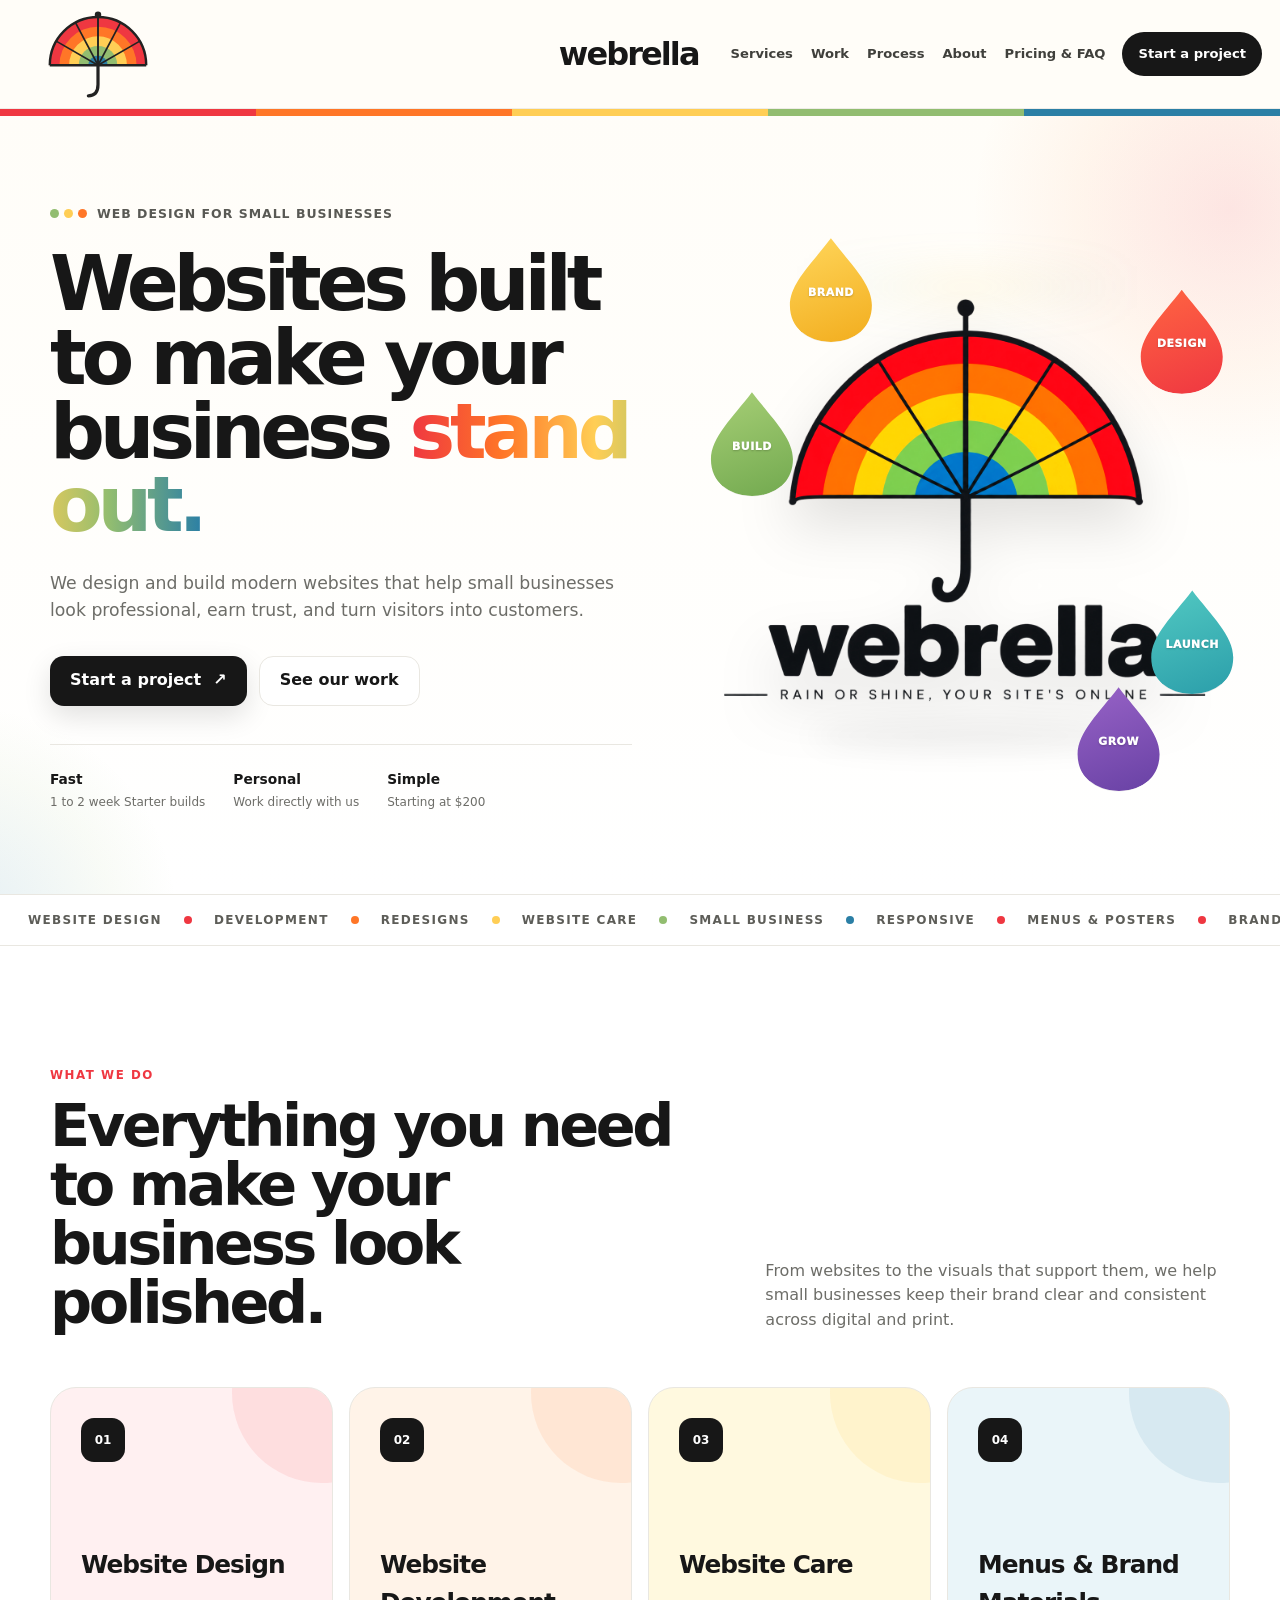
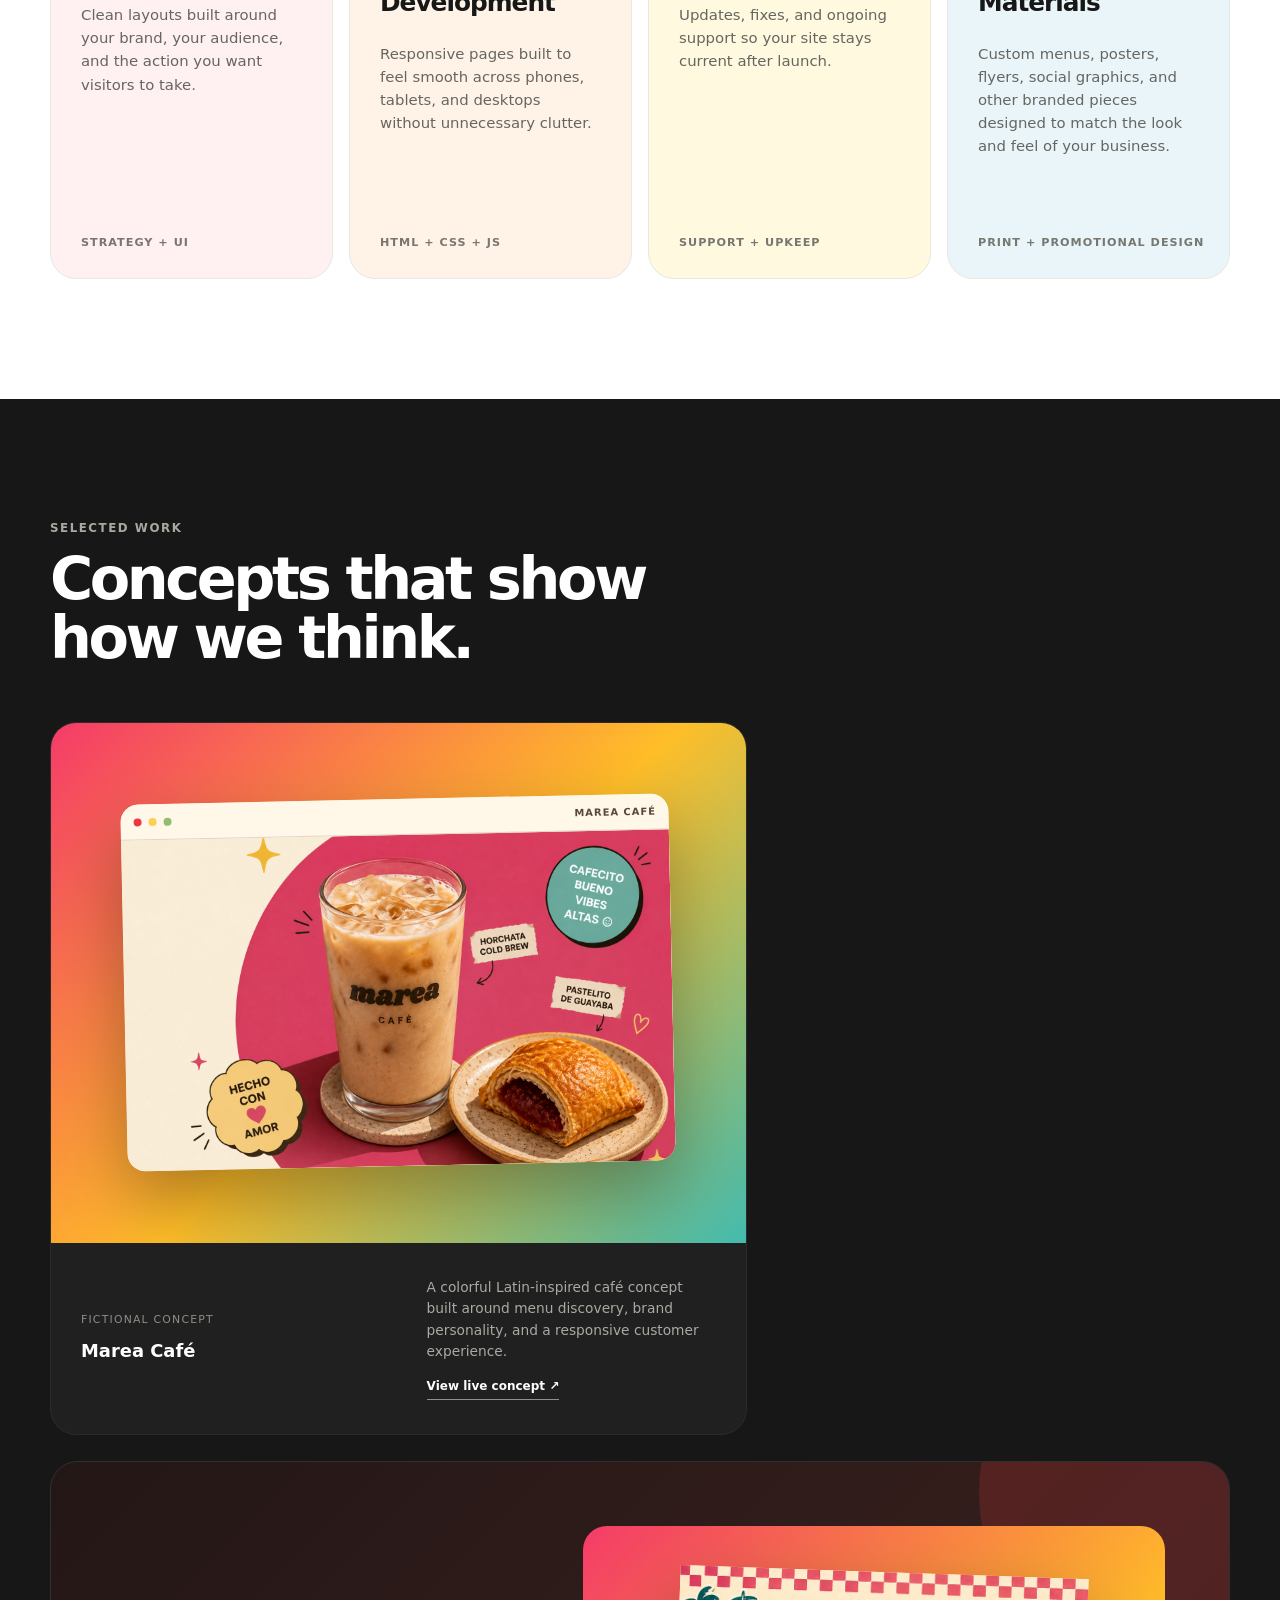
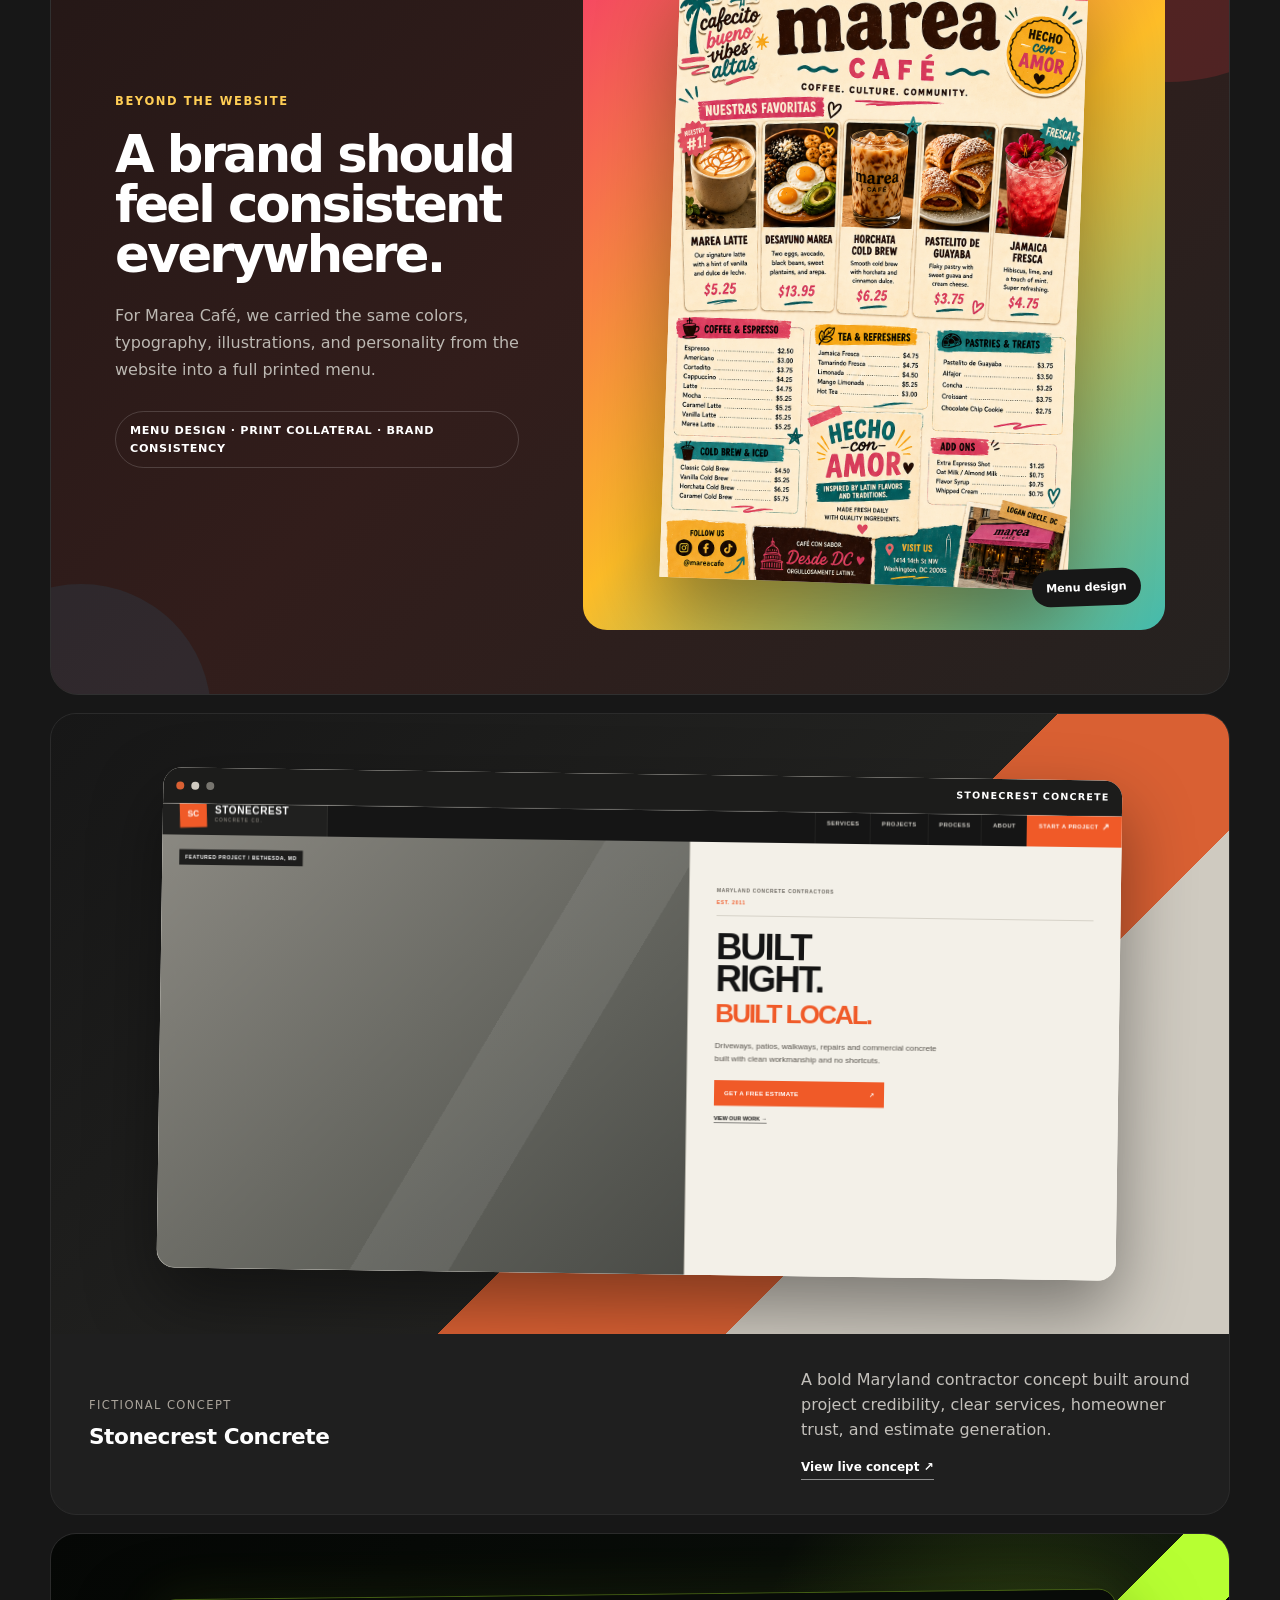
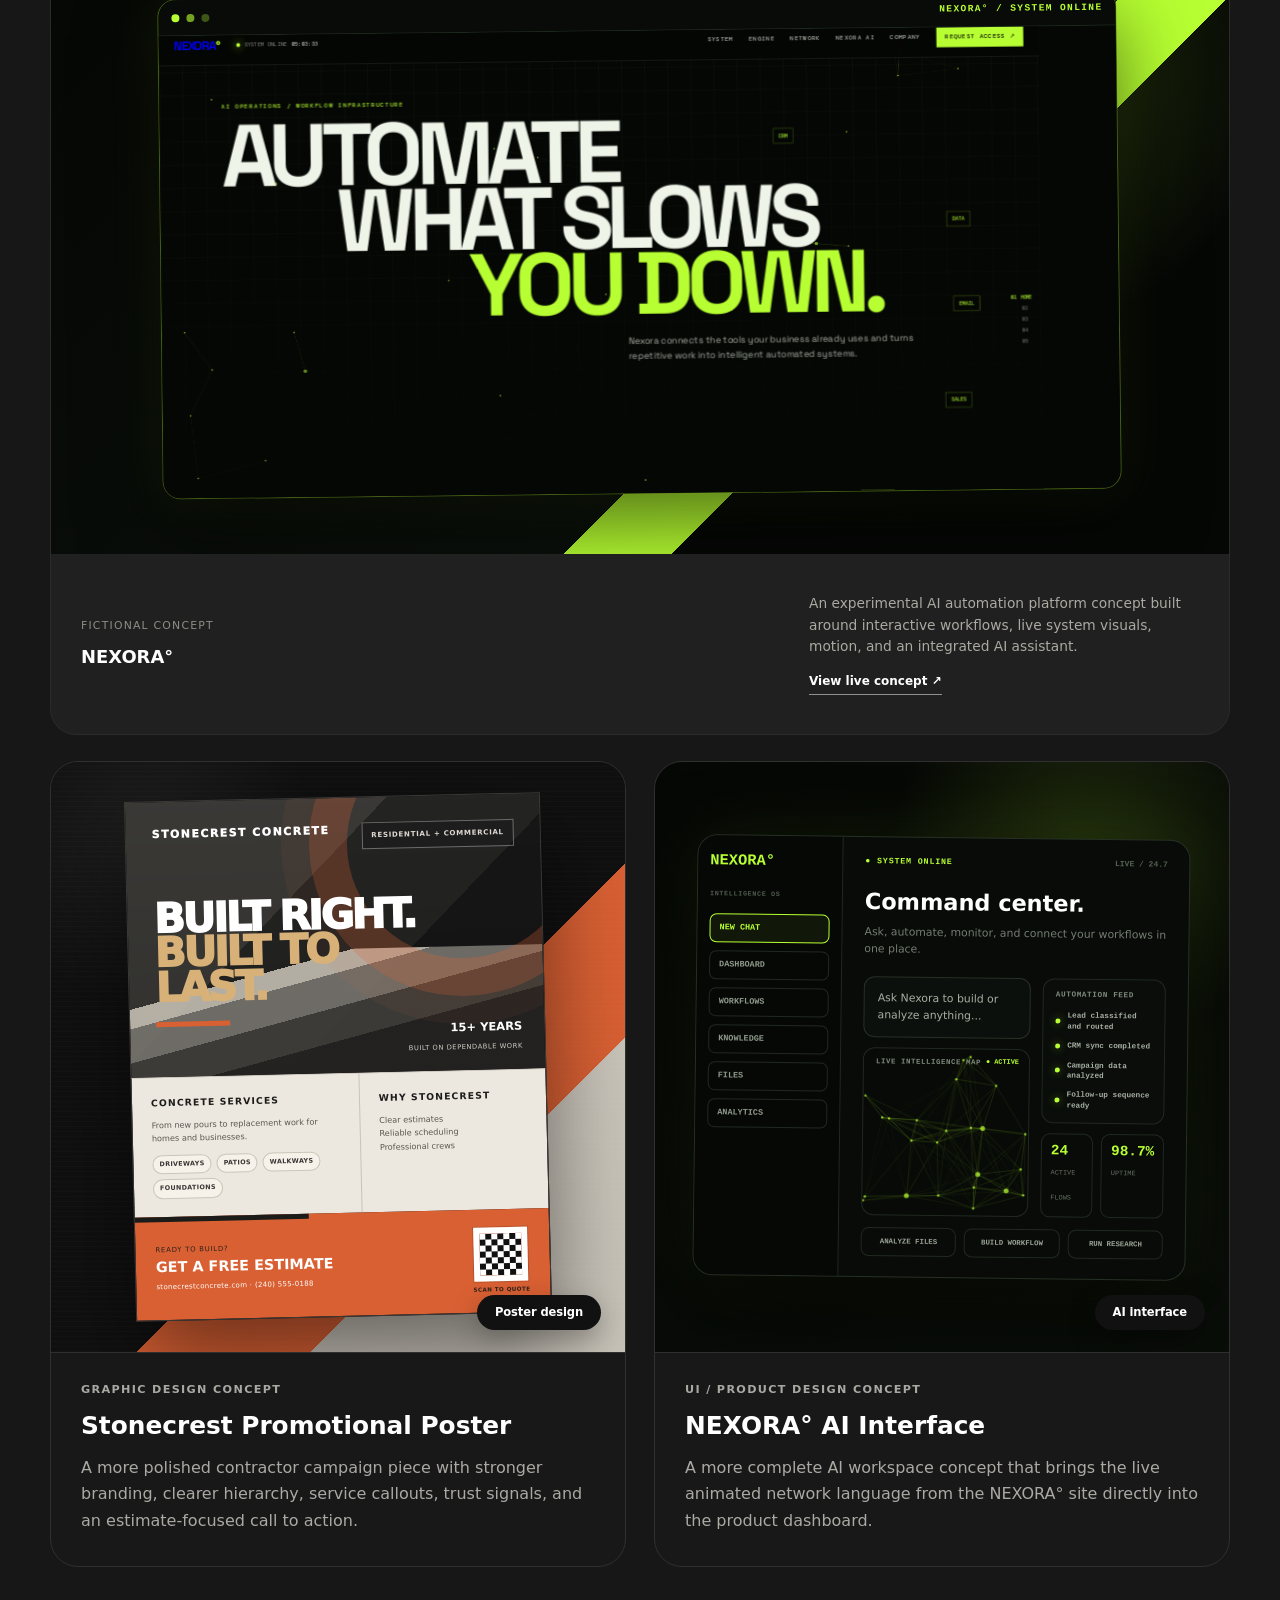
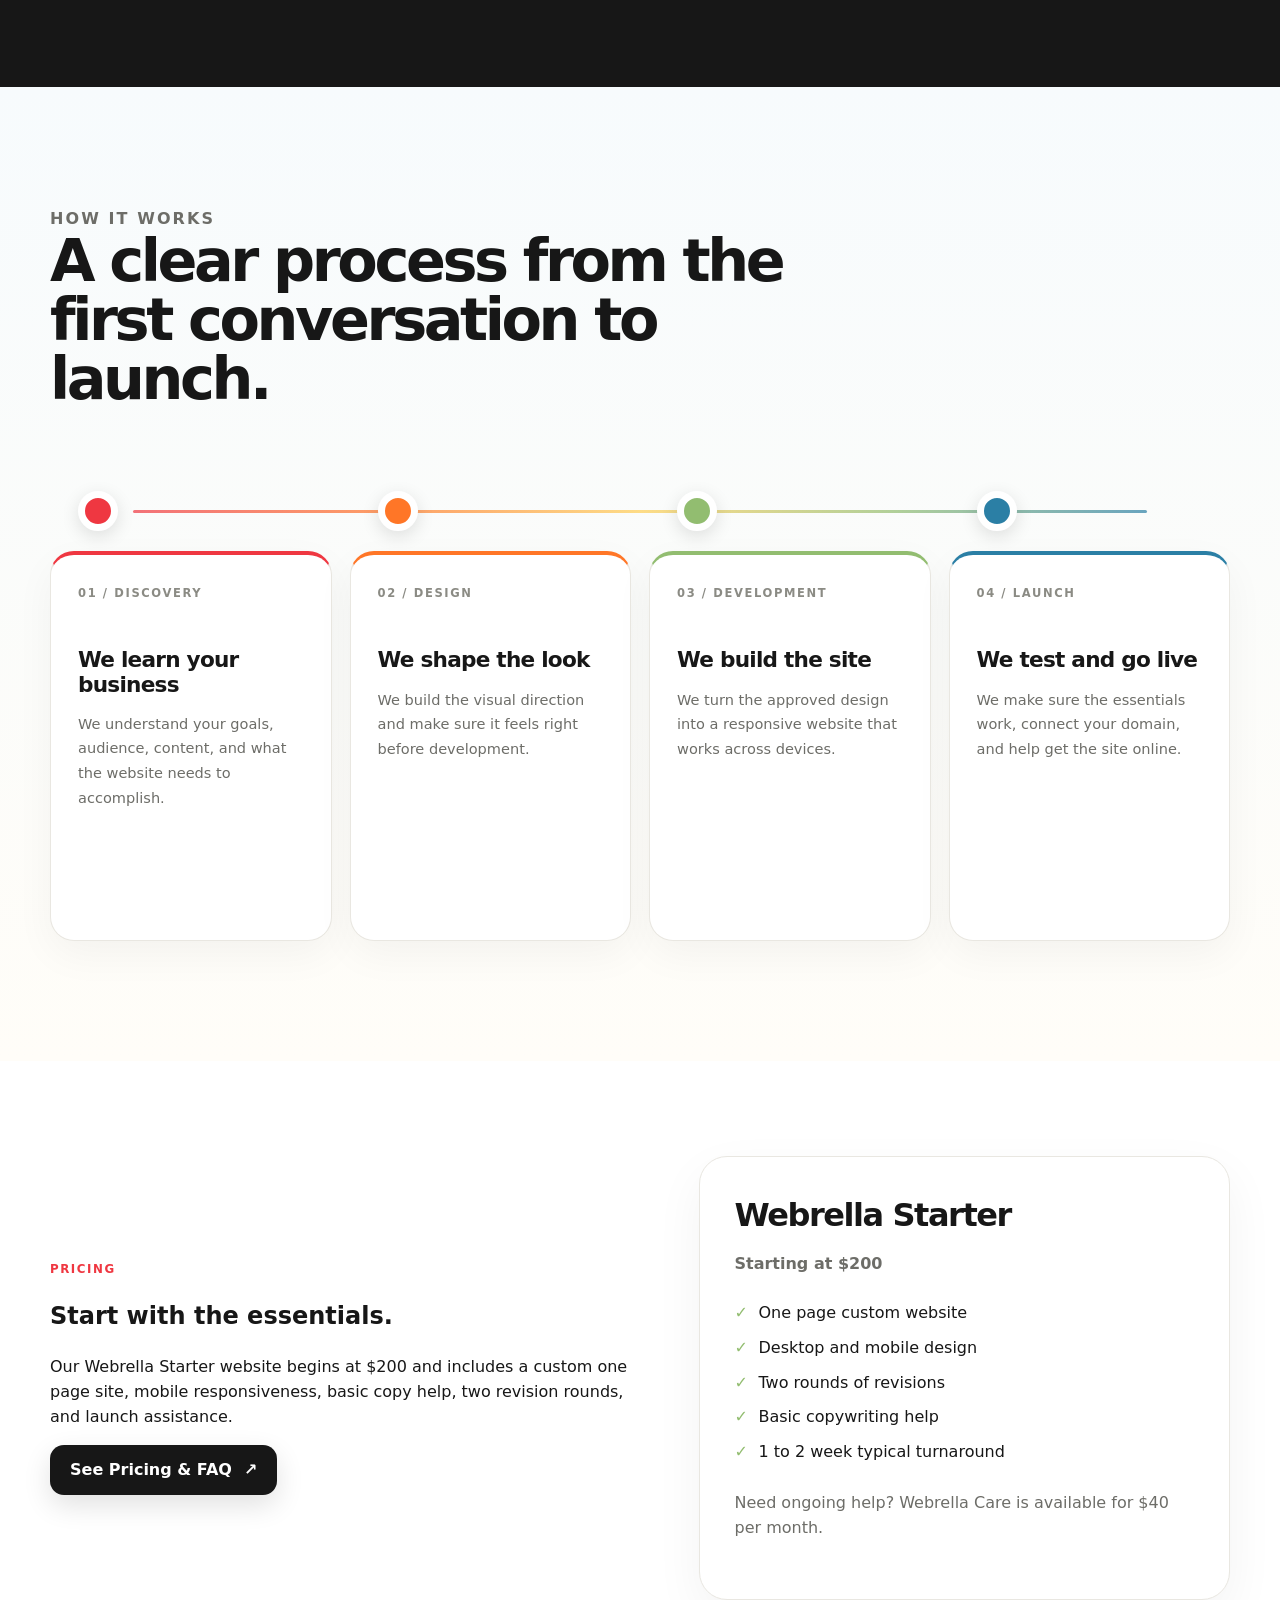
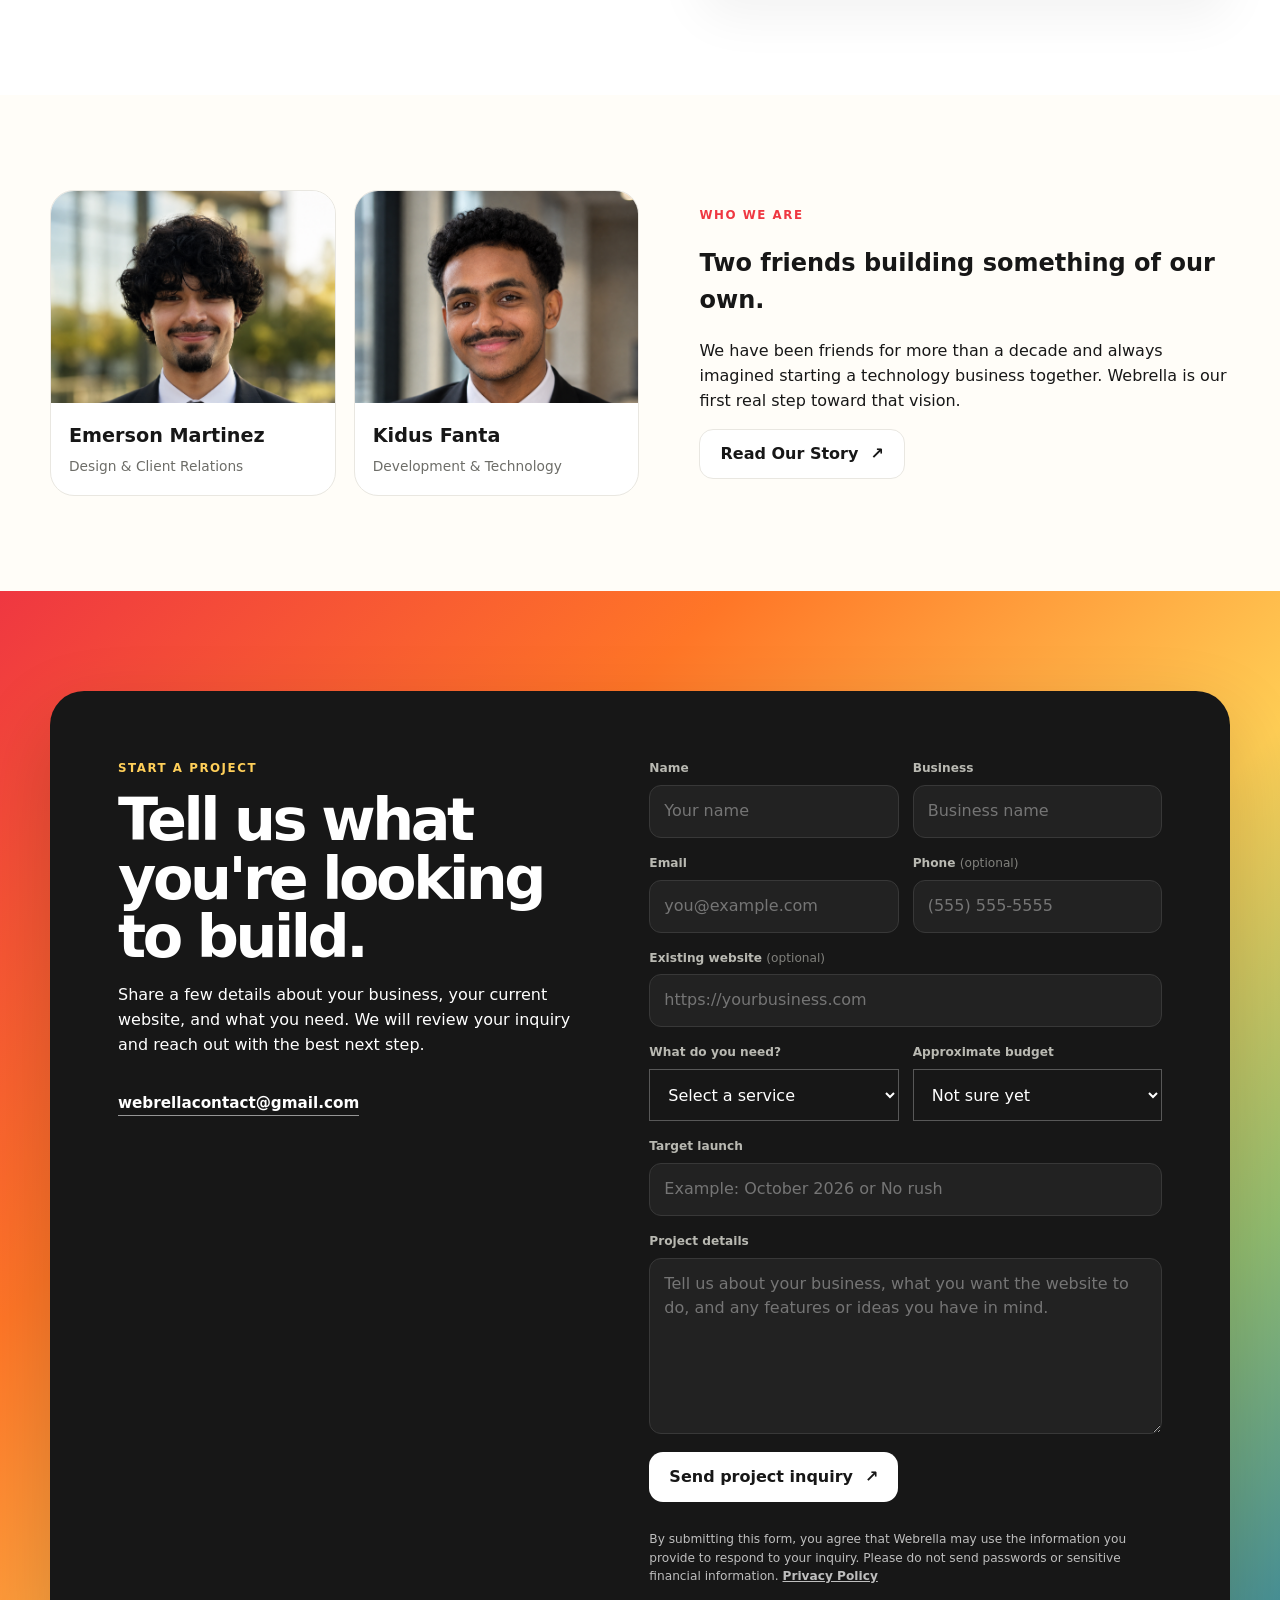
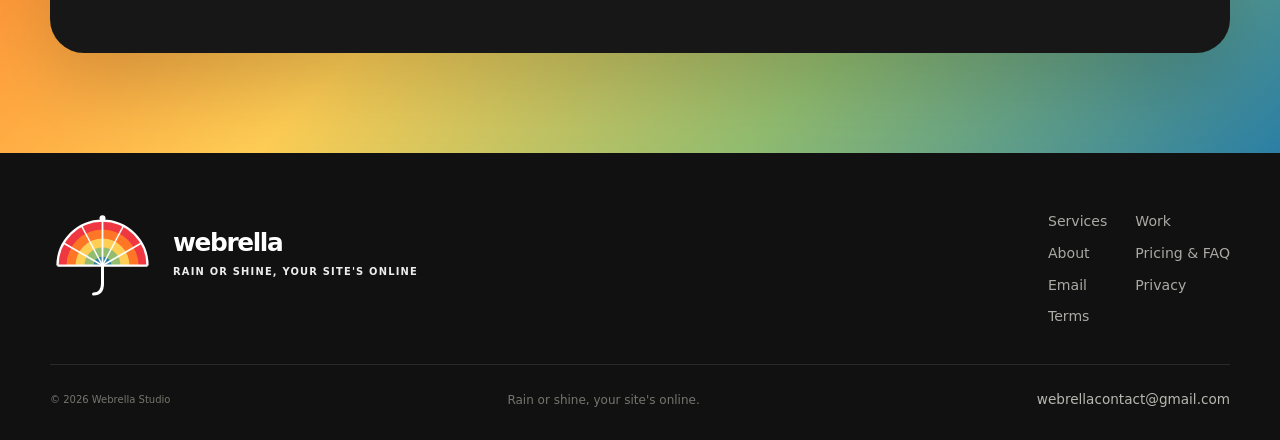
==== commit cc33595e: "Update Webrella contact email" ====
--- a/index.html
+++ b/index.html
@@ -1 +1 @@
-<!doctype html><html lang="en"><head><meta charset="utf-8"><meta name="viewport" content="width=device-width,initial-scale=1"><meta name="description" content="Webrella Studio designs and builds modern, responsive websites for small businesses in Silver Spring, Maryland and beyond."><meta name="robots" content="index,follow"><title>Webrella Studio | Web Design for Small Businesses</title><link rel="canonical" href="https://webrellastudio.com/"><meta property="og:type" content="website"><meta property="og:site_name" content="Webrella Studio"><meta property="og:title" content="Webrella Studio | Web Design for Small Businesses"><meta property="og:description" content="Modern, responsive websites for small businesses, built by Webrella Studio in Silver Spring, Maryland."><meta property="og:url" content="https://webrellastudio.com/"><meta property="og:image" content="https://webrellastudio.com/ChatGPT%20Image%20Aug%2010,%202026,%2011_04_26%20AM.png"><meta name="twitter:card" content="summary_large_image"><meta name="twitter:title" content="Webrella Studio | Web Design for Small Businesses"><meta name="twitter:description" content="Modern, responsive websites for small businesses, built by Webrella Studio in Silver Spring, Maryland."><meta name="twitter:image" content="https://webrellastudio.com/ChatGPT%20Image%20Aug%2010,%202026,%2011_04_26%20AM.png"><script type="application/ld+json">{"@context":"https://schema.org","@type":"Organization","name":"Webrella Studio","url":"https://webrellastudio.com/","email":"webrellacontact@gmail.com","telephone":"+1-240-618-4825","description":"Web design and development studio creating modern, responsive websites for small businesses.","address":{"@type":"PostalAddress","addressLocality":"Silver Spring","addressRegion":"MD","addressCountry":"US"},"founder":[{"@type":"Person","name":"Emerson Martinez"},{"@type":"Person","name":"Kidus Fanta"}]}</script><link rel="stylesheet" href="css/style.css?v=20260811-2"><link rel="stylesheet" href="css/process.css?v=20260811-2"><link rel="stylesheet" href="css/pages.css?v=20260811-2"><style>.header-inner{min-height:108px}.brand{width:180px;height:92px;overflow:visible;flex:0 0 180px;display:flex;align-items:center}.header-mark{display:block;width:160px;height:90px;overflow:visible}.footer-mark{display:flex;align-items:center;gap:18px}.footer-umbrella{display:block;width:105px;height:88px;flex:0 0 105px;overflow:visible}.footer-wordmark{display:flex;flex-direction:column;line-height:1}.footer-wordmark strong{color:#fff!important;font-size:1.55rem;font-weight:900;letter-spacing:-.055em}.footer-wordmark span{margin-top:5px;color:#fff!important;font-size:.62rem;font-weight:850;letter-spacing:.12em;white-space:nowrap}.contact-email{display:inline-block;margin-top:18px;color:#fff;font-weight:800;text-decoration:none;border-bottom:1px solid rgba(255,255,255,.55)}.stonecrest-link{display:block;height:100%;text-decoration:none;color:inherit}.stonecrest-visual{position:relative;display:flex!important;align-items:flex-end!important;min-height:360px!important;padding:34px!important;overflow:hidden;background:#20201f!important}.stonecrest-visual:before{content:"";position:absolute;inset:0;background:linear-gradient(135deg,transparent 0 55%,rgba(232,92,30,.92) 55% 70%,#c8c3b8 70% 100%)}.stonecrest-visual:after{content:"";position:absolute;left:34px;top:34px;width:110px;height:8px;background:#e85c1e}.stonecrest-mark{position:relative;z-index:2;color:#fff}.stonecrest-mark small{display:block;margin-bottom:10px;font-size:.72rem;font-weight:800;letter-spacing:.16em;text-transform:uppercase;color:#e85c1e}.stonecrest-mark strong{display:block;font-size:clamp(2rem,4vw,3.6rem);line-height:.86;letter-spacing:-.055em;text-transform:uppercase}.stonecrest-meta{display:flex!important;justify-content:space-between!important;align-items:flex-end!important;gap:18px}.stonecrest-meta a{color:#fff;text-decoration:none;font-size:.74rem;font-weight:850;border-bottom:1px solid rgba(255,255,255,.45);padding-bottom:3px}.stonecrest-meta a:hover{color:#ff7a32;border-color:#ff7a32}.hero-art{position:relative;isolation:isolate}.hero-art:before{content:"";position:absolute;inset:7% 7%;z-index:-2;border-radius:50%;background:conic-gradient(from 0deg,#ef3741,#ff7627,#ffce55,#92bd70,#2b7fa5,#ef3741);filter:blur(28px);opacity:.2;animation:homeAura 10s linear infinite}.hero-art:after{content:"";position:absolute;left:18%;right:18%;bottom:5%;height:28px;z-index:-1;border-radius:50%;background:rgba(0,0,0,.1);filter:blur(12px);animation:homeShadow 4.8s ease-in-out infinite}.hero-art .logo-panel{background:transparent!important;border:0!important;box-shadow:none!important;transform-origin:50% 60%;animation:homeFloat 4.8s ease-in-out infinite}.hero-art .logo-panel img{filter:drop-shadow(0 24px 24px rgba(0,0,0,.13));animation:homeLogoPulse 4.8s ease-in-out infinite}.hero-art .chip-one{animation:homeChipOne 5.2s ease-in-out infinite}.hero-art .chip-two{animation:homeChipTwo 5.7s ease-in-out infinite}.hero-art .floating-chip{box-shadow:0 14px 34px rgba(0,0,0,.1)}@keyframes homeFloat{0%,100%{transform:translateY(0) rotate(-1.4deg) scale(1)}50%{transform:translateY(-20px) rotate(1.4deg) scale(1.025)}}@keyframes homeLogoPulse{0%,100%{transform:scale(1);filter:drop-shadow(0 24px 24px rgba(0,0,0,.13))}50%{transform:scale(1.035);filter:drop-shadow(0 34px 30px rgba(0,0,0,.17))}}@keyframes homeAura{to{transform:rotate(360deg)}}@keyframes homeShadow{0%,100%{transform:scaleX(1);opacity:.65}50%{transform:scaleX(.72);opacity:.35}}@keyframes homeChipOne{0%,100%{transform:translate(0,0) rotate(-2deg)}50%{transform:translate(18px,-20px) rotate(2deg)}}@keyframes homeChipTwo{0%,100%{transform:translate(0,0) rotate(2deg)}50%{transform:translate(-18px,18px) rotate(-2deg)}}@media(prefers-reduced-motion:reduce){.hero-art:before,.hero-art:after,.hero-art .logo-panel,.hero-art .logo-panel img,.hero-art .floating-chip{animation:none!important}}@media(max-width:720px){.header-inner{min-height:96px}.brand{width:145px;height:82px;flex-basis:145px}.header-mark{width:135px;height:80px}.site-nav{top:96px!important}.footer-mark{gap:13px}.footer-umbrella{width:88px;height:76px;flex-basis:88px}.footer-wordmark strong{font-size:1.25rem}.footer-wordmark span{font-size:.5rem;white-space:normal}.stonecrest-meta{align-items:flex-start!important;flex-direction:column!important}}</style></head><body><header class="site-header"><div class="container header-inner"><a class="brand" href="#top" aria-label="Webrella Studio home"><svg class="header-mark" viewBox="0 0 140 112" role="img" aria-label="Webrella umbrella logo"><path d="M10 70 A60 60 0 0 1 130 70 Z" fill="#ef3741"/><path d="M22 70 A48 48 0 0 1 118 70 Z" fill="#ff7627"/><path d="M34 70 A36 36 0 0 1 106 70 Z" fill="#ffce55"/><path d="M46 70 A24 24 0 0 1 94 70 Z" fill="#92bd70"/><path d="M58 70 A12 12 0 0 1 82 70 Z" fill="#2b7fa5"/><path d="M10 70 A60 60 0 0 1 130 70" fill="none" stroke="#222" stroke-width="3"/><line x1="70" y1="70" x2="70" y2="10" stroke="#222" stroke-width="2.4"/><line x1="70" y1="70" x2="42" y2="17" stroke="#222" stroke-width="2.1"/><line x1="70" y1="70" x2="98" y2="17" stroke="#222" stroke-width="2.1"/><line x1="70" y1="70" x2="18" y2="40" stroke="#222" stroke-width="2.1"/><line x1="70" y1="70" x2="122" y2="40" stroke="#222" stroke-width="2.1"/><line x1="10" y1="70" x2="130" y2="70" stroke="#222" stroke-width="3"/><circle cx="70" cy="7" r="4" fill="#222"/><path d="M70 70 V94 C70 104 66 108 58 108" fill="none" stroke="#222" stroke-width="4" stroke-linecap="round"/></svg></a><button class="nav-toggle" aria-controls="primary-navigation" aria-expanded="false" aria-label="Toggle navigation"><span class="hamburger"></span></button><nav id="primary-navigation" class="site-nav" aria-label="Primary navigation"><ul><li><a href="#services">Services</a></li><li><a href="#work">Work</a></li><li><a href="#process">Process</a></li><li><a href="about.html">About</a></li><li><a href="pricing.html">Pricing & FAQ</a></li><li><a class="nav-cta" href="#contact">Start a project</a></li></ul></nav></div></header><main id="top"><section class="hero"><div class="hero-rainbow-band"></div><div class="container hero-grid"><div class="hero-copy"><p class="eyebrow"><span></span> Web design for small businesses</p><h1>Websites built to make your business <em>stand out.</em></h1><p class="hero-lead">We design and build modern websites that help small businesses look professional, earn trust, and turn visitors into customers.</p><div class="hero-actions"><a class="btn btn-dark" href="#contact">Start a project <span>↗</span></a><a class="btn btn-ghost" href="#work">See our work</a></div><div class="hero-proof"><div><strong>Fast</strong><span>1 to 2 week Starter builds</span></div><div><strong>Personal</strong><span>Work directly with us</span></div><div><strong>Simple</strong><span>Starting at $200</span></div></div></div><div class="hero-art"><div class="logo-panel"><img src="ChatGPT%20Image%20Aug%2010,%202026,%2011_04_26%20AM.png" alt="Webrella Studio logo"></div><div class="floating-chip chip-one">Built around your brand</div><div class="floating-chip chip-two">Mobile ready ✓</div></div></div></section><section class="marquee"><div class="marquee-track"><span>Website Design</span><i></i><span>Development</span><i></i><span>Redesigns</span><i></i><span>Website Care</span><i></i><span>Small Business</span><i></i><span>Responsive</span></div></section><section id="services" class="section services-section"><div class="container"><div class="section-heading split-heading"><div><p class="section-kicker">What we do</p><h2>Everything you need to look good online.</h2></div><p>We focus on straightforward websites for small businesses, with room to grow as your needs become more advanced.</p></div><div class="services-grid"><article class="service-card red-card"><div class="service-icon">01</div><h3>Website Design</h3><p>Clean layouts built around your brand, your audience, and the action you want visitors to take.</p><span class="service-tag">Strategy + UI</span></article><article class="service-card orange-card"><div class="service-icon">02</div><h3>Website Development</h3><p>Responsive pages built to feel smooth across phones, tablets, and desktops without unnecessary clutter.</p><span class="service-tag">HTML + CSS + JS</span></article><article class="service-card yellow-card"><div class="service-icon">03</div><h3>Website Care</h3><p>Updates, fixes, and ongoing support so your site stays current after launch.</p><span class="service-tag">Support + upkeep</span></article></div></div></section><section id="work" class="section work-section"><div class="container"><div class="section-heading work-heading"><div><p class="section-kicker green-text">Selected work</p><h2>Concepts that show how we think.</h2></div></div><div class="project-grid"><article class="project-card project-wide"><div class="project-visual bloom-visual"><div class="browser-frame"><div class="browser-dots"><span></span><span></span><span></span></div><div class="mock-site cafe-site"><div class="mock-nav"></div><div class="mock-copy big"></div><div class="mock-copy"></div><div class="mock-button"></div></div></div></div><div class="project-meta"><div><span>Fictional concept</span><h3>Bloom Café</h3></div><p>Warm, welcoming restaurant presence built around menu discovery and reservations.</p></div></article><article class="project-card"><a class="stonecrest-link" href="stonecrest/" target="_blank" rel="noopener" aria-label="Open Stonecrest Concrete concept website"><div class="project-visual stonecrest-visual"><div class="stonecrest-mark"><small>Concrete Co.</small><strong>Stonecrest</strong></div></div></a><div class="project-meta compact stonecrest-meta"><div><span>Fictional concept</span><h3>Stonecrest Concrete</h3></div><a href="stonecrest/" target="_blank" rel="noopener">View live concept ↗</a></div></article><article class="project-card"><div class="project-visual harbor-visual"><div class="product-tile p1"></div><div class="product-tile p2"></div><div class="product-tile p3"></div></div><div class="project-meta compact"><div><span>Fictional concept</span><h3>Harbor Goods</h3></div></div></article></div></div></section><section id="process" class="section process-section"><div class="container"><div class="section-heading process-heading"><p class="section-kicker blue-text">How it works</p><h2>A clear process from the first conversation to launch.</h2></div><div class="process-timeline"><article class="process-step"><span class="process-node"></span><div class="process-card-detailed"><span class="process-number">01 / DISCOVERY</span><h3>We learn your business</h3><p>We understand your goals, audience, content, and what the website needs to accomplish.</p></div></article><article class="process-step"><span class="process-node"></span><div class="process-card-detailed"><span class="process-number">02 / DESIGN</span><h3>We shape the look</h3><p>We build the visual direction and make sure it feels right before development.</p></div></article><article class="process-step"><span class="process-node"></span><div class="process-card-detailed"><span class="process-number">03 / DEVELOPMENT</span><h3>We build the site</h3><p>We turn the approved design into a responsive website that works across devices.</p></div></article><article class="process-step"><span class="process-node"></span><div class="process-card-detailed"><span class="process-number">04 / LAUNCH</span><h3>We test and go live</h3><p>We make sure the essentials work, connect your domain, and help get the site online.</p></div></article></div></div></section><section class="home-preview alt"><div class="container preview-grid"><div><p class="section-kicker">Pricing</p><h2>Start with the essentials.</h2><p>Our Webrella Starter website begins at $200 and includes a custom one page site, mobile responsiveness, basic copy help, two revision rounds, and launch assistance.</p><a class="btn btn-dark" href="pricing.html">See Pricing & FAQ <span>↗</span></a></div><div class="preview-card"><h3>Webrella Starter</h3><p><strong>Starting at $200</strong></p><ul class="preview-list"><li>One page custom website</li><li>Desktop and mobile design</li><li>Two rounds of revisions</li><li>Basic copywriting help</li><li>1 to 2 week typical turnaround</li></ul><p>Need ongoing help? Webrella Care is available for $40 per month.</p></div></div></section><section class="home-preview"><div class="container preview-grid"><div class="mini-founders"><article class="mini-founder"><img src="ChatGPT%20Image%20Jul%2017,%202026,%2002_21_22%20PM.png" alt="Emerson Martinez"><div><h3>Emerson Martinez</h3><p>Design & Client Relations</p></div></article><article class="mini-founder"><img src="ChatGPT%20Image%20Aug%2010,%202026,%2001_30_33%20PM.png" alt="Kidus Fanta"><div><h3>Kidus Fanta</h3><p>Development & Technology</p></div></article></div><div><p class="section-kicker">Who we are</p><h2>Two friends building something of our own.</h2><p>We have been friends for more than a decade and always imagined starting a technology business together. Webrella is our first real step toward that vision.</p><a class="btn btn-ghost" href="about.html">Read Our Story <span>↗</span></a></div></div></section><section id="contact" class="contact-section"><div class="container contact-shell"><div class="contact-copy"><p class="section-kicker contact-kicker">Have a project in mind?</p><h2>Rain or shine, let's get your site online.</h2><p>Tell us a little about your business and what you want to build. We will use that to figure out the right next step.</p><a class="contact-email" href="mailto:webrellacontact@gmail.com">webrellacontact@gmail.com</a></div><form class="contact-form" action="https://formspree.io/f/myegeqbb" method="post"><input type="hidden" name="_subject" value="New Webrella project inquiry"><div class="form-grid"><div class="form-row"><label for="name">Name</label><input id="name" name="name" type="text" placeholder="Your name" required></div><div class="form-row"><label for="company">Business</label><input id="company" name="company" type="text" placeholder="Business name"></div></div><div class="form-row"><label for="email">Email</label><input id="email" name="email" type="email" placeholder="you@example.com" required></div><div class="form-row"><label for="message">Project details</label><textarea id="message" name="message" rows="5" placeholder="What are you looking to build?" required></textarea></div><div class="form-actions"><button class="btn btn-light" type="submit">Start a conversation <span>↗</span></button></div></form></div></section></main><footer class="site-footer"><div class="container footer-grid"><div class="footer-branding"><div class="footer-mark"><span class="footer-umbrella"><svg viewBox="0 0 140 112" width="105" height="88" aria-hidden="true"><path d="M10 70 A60 60 0 0 1 130 70 Z" fill="#ef3741"/><path d="M22 70 A48 48 0 0 1 118 70 Z" fill="#ff7627"/><path d="M34 70 A36 36 0 0 1 106 70 Z" fill="#ffce55"/><path d="M46 70 A24 24 0 0 1 94 70 Z" fill="#92bd70"/><path d="M58 70 A12 12 0 0 1 82 70 Z" fill="#2b7fa5"/><path d="M10 70 A60 60 0 0 1 130 70" fill="none" stroke="#fff" stroke-width="3"/><line x1="70" y1="70" x2="70" y2="10" stroke="#fff" stroke-width="2.4"/><line x1="70" y1="70" x2="42" y2="17" stroke="#fff" stroke-width="2.1"/><line x1="70" y1="70" x2="98" y2="17" stroke="#fff" stroke-width="2.1"/><line x1="70" y1="70" x2="18" y2="40" stroke="#fff" stroke-width="2.1"/><line x1="70" y1="70" x2="122" y2="40" stroke="#fff" stroke-width="2.1"/><line x1="10" y1="70" x2="130" y2="70" stroke="#fff" stroke-width="3"/><circle cx="70" cy="7" r="4" fill="#fff"/><path d="M70 70 V94 C70 104 66 108 58 108" fill="none" stroke="#fff" stroke-width="4" stroke-linecap="round"/></svg></span><div class="footer-wordmark"><strong>webrella</strong><span>RAIN OR SHINE, YOUR SITE'S ONLINE</span></div></div></div><div class="footer-links"><a href="#services">Services</a><a href="#work">Work</a><a href="about.html">About</a><a href="pricing.html">Pricing & FAQ</a><a href="mailto:webrellacontact@gmail.com">Email</a></div><div class="footer-bottom"><small>&copy; <span id="year"></span> Webrella Studio</small><span>Rain or shine, your site's online.</span></div></div></footer><script src="js/script.js?v=20260811-2"></script><script src="js/portfolio-extras.js?v=20260812-1"></script></body></html>+<!doctype html><html lang="en"><head><meta charset="utf-8"><meta name="viewport" content="width=device-width,initial-scale=1"><meta name="description" content="Webrella Studio designs and builds modern, responsive websites for small businesses in Silver Spring, Maryland and beyond."><meta name="robots" content="index,follow"><title>Webrella Studio | Web Design for Small Businesses</title><link rel="canonical" href="https://webrellastudio.com/"><meta property="og:type" content="website"><meta property="og:site_name" content="Webrella Studio"><meta property="og:title" content="Webrella Studio | Web Design for Small Businesses"><meta property="og:description" content="Modern, responsive websites for small businesses, built by Webrella Studio in Silver Spring, Maryland."><meta property="og:url" content="https://webrellastudio.com/"><meta property="og:image" content="https://webrellastudio.com/ChatGPT%20Image%20Aug%2010,%202026,%2011_04_26%20AM.png"><meta name="twitter:card" content="summary_large_image"><meta name="twitter:title" content="Webrella Studio | Web Design for Small Businesses"><meta name="twitter:description" content="Modern, responsive websites for small businesses, built by Webrella Studio in Silver Spring, Maryland."><meta name="twitter:image" content="https://webrellastudio.com/ChatGPT%20Image%20Aug%2010,%202026,%2011_04_26%20AM.png"><script type="application/ld+json">{"@context":"https://schema.org","@type":"Organization","name":"Webrella Studio","url":"https://webrellastudio.com/","email":"contact@webrellastudio.com","telephone":"+1-240-618-4825","description":"Web design and development studio creating modern, responsive websites for small businesses.","address":{"@type":"PostalAddress","addressLocality":"Silver Spring","addressRegion":"MD","addressCountry":"US"},"founder":[{"@type":"Person","name":"Emerson Martinez"},{"@type":"Person","name":"Kidus Fanta"}]}</script><link rel="stylesheet" href="css/style.css?v=20260811-2"><link rel="stylesheet" href="css/process.css?v=20260811-2"><link rel="stylesheet" href="css/pages.css?v=20260811-2"><style>.header-inner{min-height:108px}.brand{width:180px;height:92px;overflow:visible;flex:0 0 180px;display:flex;align-items:center}.header-mark{display:block;width:160px;height:90px;overflow:visible}.footer-mark{display:flex;align-items:center;gap:18px}.footer-umbrella{display:block;width:105px;height:88px;flex:0 0 105px;overflow:visible}.footer-wordmark{display:flex;flex-direction:column;line-height:1}.footer-wordmark strong{color:#fff!important;font-size:1.55rem;font-weight:900;letter-spacing:-.055em}.footer-wordmark span{margin-top:5px;color:#fff!important;font-size:.62rem;font-weight:850;letter-spacing:.12em;white-space:nowrap}.contact-email{display:inline-block;margin-top:18px;color:#fff;font-weight:800;text-decoration:none;border-bottom:1px solid rgba(255,255,255,.55)}.stonecrest-link{display:block;height:100%;text-decoration:none;color:inherit}.stonecrest-visual{position:relative;display:flex!important;align-items:flex-end!important;min-height:360px!important;padding:34px!important;overflow:hidden;background:#20201f!important}.stonecrest-visual:before{content:"";position:absolute;inset:0;background:linear-gradient(135deg,transparent 0 55%,rgba(232,92,30,.92) 55% 70%,#c8c3b8 70% 100%)}.stonecrest-visual:after{content:"";position:absolute;left:34px;top:34px;width:110px;height:8px;background:#e85c1e}.stonecrest-mark{position:relative;z-index:2;color:#fff}.stonecrest-mark small{display:block;margin-bottom:10px;font-size:.72rem;font-weight:800;letter-spacing:.16em;text-transform:uppercase;color:#e85c1e}.stonecrest-mark strong{display:block;font-size:clamp(2rem,4vw,3.6rem);line-height:.86;letter-spacing:-.055em;text-transform:uppercase}.stonecrest-meta{display:flex!important;justify-content:space-between!important;align-items:flex-end!important;gap:18px}.stonecrest-meta a{color:#fff;text-decoration:none;font-size:.74rem;font-weight:850;border-bottom:1px solid rgba(255,255,255,.45);padding-bottom:3px}.stonecrest-meta a:hover{color:#ff7a32;border-color:#ff7a32}.hero-art{position:relative;isolation:isolate}.hero-art:before{content:"";position:absolute;inset:7% 7%;z-index:-2;border-radius:50%;background:conic-gradient(from 0deg,#ef3741,#ff7627,#ffce55,#92bd70,#2b7fa5,#ef3741);filter:blur(28px);opacity:.2;animation:homeAura 10s linear infinite}.hero-art:after{content:"";position:absolute;left:18%;right:18%;bottom:5%;height:28px;z-index:-1;border-radius:50%;background:rgba(0,0,0,.1);filter:blur(12px);animation:homeShadow 4.8s ease-in-out infinite}.hero-art .logo-panel{background:transparent!important;border:0!important;box-shadow:none!important;transform-origin:50% 60%;animation:homeFloat 4.8s ease-in-out infinite}.hero-art .logo-panel img{filter:drop-shadow(0 24px 24px rgba(0,0,0,.13));animation:homeLogoPulse 4.8s ease-in-out infinite}.hero-art .chip-one{animation:homeChipOne 5.2s ease-in-out infinite}.hero-art .chip-two{animation:homeChipTwo 5.7s ease-in-out infinite}.hero-art .floating-chip{box-shadow:0 14px 34px rgba(0,0,0,.1)}@keyframes homeFloat{0%,100%{transform:translateY(0) rotate(-1.4deg) scale(1)}50%{transform:translateY(-20px) rotate(1.4deg) scale(1.025)}}@keyframes homeLogoPulse{0%,100%{transform:scale(1);filter:drop-shadow(0 24px 24px rgba(0,0,0,.13))}50%{transform:scale(1.035);filter:drop-shadow(0 34px 30px rgba(0,0,0,.17))}}@keyframes homeAura{to{transform:rotate(360deg)}}@keyframes homeShadow{0%,100%{transform:scaleX(1);opacity:.65}50%{transform:scaleX(.72);opacity:.35}}@keyframes homeChipOne{0%,100%{transform:translate(0,0) rotate(-2deg)}50%{transform:translate(18px,-20px) rotate(2deg)}}@keyframes homeChipTwo{0%,100%{transform:translate(0,0) rotate(2deg)}50%{transform:translate(-18px,18px) rotate(-2deg)}}@media(prefers-reduced-motion:reduce){.hero-art:before,.hero-art:after,.hero-art .logo-panel,.hero-art .logo-panel img,.hero-art .floating-chip{animation:none!important}}@media(max-width:720px){.header-inner{min-height:96px}.brand{width:145px;height:82px;flex-basis:145px}.header-mark{width:135px;height:80px}.site-nav{top:96px!important}.footer-mark{gap:13px}.footer-umbrella{width:88px;height:76px;flex-basis:88px}.footer-wordmark strong{font-size:1.25rem}.footer-wordmark span{font-size:.5rem;white-space:normal}.stonecrest-meta{align-items:flex-start!important;flex-direction:column!important}}</style></head><body><header class="site-header"><div class="container header-inner"><a class="brand" href="#top" aria-label="Webrella Studio home"><svg class="header-mark" viewBox="0 0 140 112" role="img" aria-label="Webrella umbrella logo"><path d="M10 70 A60 60 0 0 1 130 70 Z" fill="#ef3741"/><path d="M22 70 A48 48 0 0 1 118 70 Z" fill="#ff7627"/><path d="M34 70 A36 36 0 0 1 106 70 Z" fill="#ffce55"/><path d="M46 70 A24 24 0 0 1 94 70 Z" fill="#92bd70"/><path d="M58 70 A12 12 0 0 1 82 70 Z" fill="#2b7fa5"/><path d="M10 70 A60 60 0 0 1 130 70" fill="none" stroke="#222" stroke-width="3"/><line x1="70" y1="70" x2="70" y2="10" stroke="#222" stroke-width="2.4"/><line x1="70" y1="70" x2="42" y2="17" stroke="#222" stroke-width="2.1"/><line x1="70" y1="70" x2="98" y2="17" stroke="#222" stroke-width="2.1"/><line x1="70" y1="70" x2="18" y2="40" stroke="#222" stroke-width="2.1"/><line x1="70" y1="70" x2="122" y2="40" stroke="#222" stroke-width="2.1"/><line x1="10" y1="70" x2="130" y2="70" stroke="#222" stroke-width="3"/><circle cx="70" cy="7" r="4" fill="#222"/><path d="M70 70 V94 C70 104 66 108 58 108" fill="none" stroke="#222" stroke-width="4" stroke-linecap="round"/></svg></a><button class="nav-toggle" aria-controls="primary-navigation" aria-expanded="false" aria-label="Toggle navigation"><span class="hamburger"></span></button><nav id="primary-navigation" class="site-nav" aria-label="Primary navigation"><ul><li><a href="#services">Services</a></li><li><a href="#work">Work</a></li><li><a href="#process">Process</a></li><li><a href="about.html">About</a></li><li><a href="pricing.html">Pricing & FAQ</a></li><li><a class="nav-cta" href="#contact">Start a project</a></li></ul></nav></div></header><main id="top"><section class="hero"><div class="hero-rainbow-band"></div><div class="container hero-grid"><div class="hero-copy"><p class="eyebrow"><span></span> Web design for small businesses</p><h1>Websites built to make your business <em>stand out.</em></h1><p class="hero-lead">We design and build modern websites that help small businesses look professional, earn trust, and turn visitors into customers.</p><div class="hero-actions"><a class="btn btn-dark" href="#contact">Start a project <span>↗</span></a><a class="btn btn-ghost" href="#work">See our work</a></div><div class="hero-proof"><div><strong>Fast</strong><span>1 to 2 week Starter builds</span></div><div><strong>Personal</strong><span>Work directly with us</span></div><div><strong>Simple</strong><span>Starting at $200</span></div></div></div><div class="hero-art"><div class="logo-panel"><img src="ChatGPT%20Image%20Aug%2010,%202026,%2011_04_26%20AM.png" alt="Webrella Studio logo"></div><div class="floating-chip chip-one">Built around your brand</div><div class="floating-chip chip-two">Mobile ready ✓</div></div></div></section><section class="marquee"><div class="marquee-track"><span>Website Design</span><i></i><span>Development</span><i></i><span>Redesigns</span><i></i><span>Website Care</span><i></i><span>Small Business</span><i></i><span>Responsive</span></div></section><section id="services" class="section services-section"><div class="container"><div class="section-heading split-heading"><div><p class="section-kicker">What we do</p><h2>Everything you need to look good online.</h2></div><p>We focus on straightforward websites for small businesses, with room to grow as your needs become more advanced.</p></div><div class="services-grid"><article class="service-card red-card"><div class="service-icon">01</div><h3>Website Design</h3><p>Clean layouts built around your brand, your audience, and the action you want visitors to take.</p><span class="service-tag">Strategy + UI</span></article><article class="service-card orange-card"><div class="service-icon">02</div><h3>Website Development</h3><p>Responsive pages built to feel smooth across phones, tablets, and desktops without unnecessary clutter.</p><span class="service-tag">HTML + CSS + JS</span></article><article class="service-card yellow-card"><div class="service-icon">03</div><h3>Website Care</h3><p>Updates, fixes, and ongoing support so your site stays current after launch.</p><span class="service-tag">Support + upkeep</span></article></div></div></section><section id="work" class="section work-section"><div class="container"><div class="section-heading work-heading"><div><p class="section-kicker green-text">Selected work</p><h2>Concepts that show how we think.</h2></div></div><div class="project-grid"><article class="project-card project-wide"><div class="project-visual bloom-visual"><div class="browser-frame"><div class="browser-dots"><span></span><span></span><span></span></div><div class="mock-site cafe-site"><div class="mock-nav"></div><div class="mock-copy big"></div><div class="mock-copy"></div><div class="mock-button"></div></div></div></div><div class="project-meta"><div><span>Fictional concept</span><h3>Bloom Café</h3></div><p>Warm, welcoming restaurant presence built around menu discovery and reservations.</p></div></article><article class="project-card"><a class="stonecrest-link" href="stonecrest/" target="_blank" rel="noopener" aria-label="Open Stonecrest Concrete concept website"><div class="project-visual stonecrest-visual"><div class="stonecrest-mark"><small>Concrete Co.</small><strong>Stonecrest</strong></div></div></a><div class="project-meta compact stonecrest-meta"><div><span>Fictional concept</span><h3>Stonecrest Concrete</h3></div><a href="stonecrest/" target="_blank" rel="noopener">View live concept ↗</a></div></article><article class="project-card"><div class="project-visual harbor-visual"><div class="product-tile p1"></div><div class="product-tile p2"></div><div class="product-tile p3"></div></div><div class="project-meta compact"><div><span>Fictional concept</span><h3>Harbor Goods</h3></div></div></article></div></div></section><section id="process" class="section process-section"><div class="container"><div class="section-heading process-heading"><p class="section-kicker blue-text">How it works</p><h2>A clear process from the first conversation to launch.</h2></div><div class="process-timeline"><article class="process-step"><span class="process-node"></span><div class="process-card-detailed"><span class="process-number">01 / DISCOVERY</span><h3>We learn your business</h3><p>We understand your goals, audience, content, and what the website needs to accomplish.</p></div></article><article class="process-step"><span class="process-node"></span><div class="process-card-detailed"><span class="process-number">02 / DESIGN</span><h3>We shape the look</h3><p>We build the visual direction and make sure it feels right before development.</p></div></article><article class="process-step"><span class="process-node"></span><div class="process-card-detailed"><span class="process-number">03 / DEVELOPMENT</span><h3>We build the site</h3><p>We turn the approved design into a responsive website that works across devices.</p></div></article><article class="process-step"><span class="process-node"></span><div class="process-card-detailed"><span class="process-number">04 / LAUNCH</span><h3>We test and go live</h3><p>We make sure the essentials work, connect your domain, and help get the site online.</p></div></article></div></div></section><section class="home-preview alt"><div class="container preview-grid"><div><p class="section-kicker">Pricing</p><h2>Start with the essentials.</h2><p>Our Webrella Starter website begins at $200 and includes a custom one page site, mobile responsiveness, basic copy help, two revision rounds, and launch assistance.</p><a class="btn btn-dark" href="pricing.html">See Pricing & FAQ <span>↗</span></a></div><div class="preview-card"><h3>Webrella Starter</h3><p><strong>Starting at $200</strong></p><ul class="preview-list"><li>One page custom website</li><li>Desktop and mobile design</li><li>Two rounds of revisions</li><li>Basic copywriting help</li><li>1 to 2 week typical turnaround</li></ul><p>Need ongoing help? Webrella Care is available for $40 per month.</p></div></div></section><section class="home-preview"><div class="container preview-grid"><div class="mini-founders"><article class="mini-founder"><img src="ChatGPT%20Image%20Jul%2017,%202026,%2002_21_22%20PM.png" alt="Emerson Martinez"><div><h3>Emerson Martinez</h3><p>Design & Client Relations</p></div></article><article class="mini-founder"><img src="ChatGPT%20Image%20Aug%2010,%202026,%2001_30_33%20PM.png" alt="Kidus Fanta"><div><h3>Kidus Fanta</h3><p>Development & Technology</p></div></article></div><div><p class="section-kicker">Who we are</p><h2>Two friends building something of our own.</h2><p>We have been friends for more than a decade and always imagined starting a technology business together. Webrella is our first real step toward that vision.</p><a class="btn btn-ghost" href="about.html">Read Our Story <span>↗</span></a></div></div></section><section id="contact" class="contact-section"><div class="container contact-shell"><div class="contact-copy"><p class="section-kicker contact-kicker">Have a project in mind?</p><h2>Rain or shine, let's get your site online.</h2><p>Tell us a little about your business and what you want to build. We will use that to figure out the right next step.</p><a class="contact-email" href="mailto:contact@webrellastudio.com">contact@webrellastudio.com</a></div><form class="contact-form" action="https://formspree.io/f/myegeqbb" method="post"><input type="hidden" name="_subject" value="New Webrella project inquiry"><div class="form-grid"><div class="form-row"><label for="name">Name</label><input id="name" name="name" type="text" placeholder="Your name" required></div><div class="form-row"><label for="company">Business</label><input id="company" name="company" type="text" placeholder="Business name"></div></div><div class="form-row"><label for="email">Email</label><input id="email" name="email" type="email" placeholder="you@example.com" required></div><div class="form-row"><label for="message">Project details</label><textarea id="message" name="message" rows="5" placeholder="What are you looking to build?" required></textarea></div><div class="form-actions"><button class="btn btn-light" type="submit">Start a conversation <span>↗</span></button></div></form></div></section></main><footer class="site-footer"><div class="container footer-grid"><div class="footer-branding"><div class="footer-mark"><span class="footer-umbrella"><svg viewBox="0 0 140 112" width="105" height="88" aria-hidden="true"><path d="M10 70 A60 60 0 0 1 130 70 Z" fill="#ef3741"/><path d="M22 70 A48 48 0 0 1 118 70 Z" fill="#ff7627"/><path d="M34 70 A36 36 0 0 1 106 70 Z" fill="#ffce55"/><path d="M46 70 A24 24 0 0 1 94 70 Z" fill="#92bd70"/><path d="M58 70 A12 12 0 0 1 82 70 Z" fill="#2b7fa5"/><path d="M10 70 A60 60 0 0 1 130 70" fill="none" stroke="#fff" stroke-width="3"/><line x1="70" y1="70" x2="70" y2="10" stroke="#fff" stroke-width="2.4"/><line x1="70" y1="70" x2="42" y2="17" stroke="#fff" stroke-width="2.1"/><line x1="70" y1="70" x2="98" y2="17" stroke="#fff" stroke-width="2.1"/><line x1="70" y1="70" x2="18" y2="40" stroke="#fff" stroke-width="2.1"/><line x1="70" y1="70" x2="122" y2="40" stroke="#fff" stroke-width="2.1"/><line x1="10" y1="70" x2="130" y2="70" stroke="#fff" stroke-width="3"/><circle cx="70" cy="7" r="4" fill="#fff"/><path d="M70 70 V94 C70 104 66 108 58 108" fill="none" stroke="#fff" stroke-width="4" stroke-linecap="round"/></svg></span><div class="footer-wordmark"><strong>webrella</strong><span>RAIN OR SHINE, YOUR SITE'S ONLINE</span></div></div></div><div class="footer-links"><a href="#services">Services</a><a href="#work">Work</a><a href="about.html">About</a><a href="pricing.html">Pricing & FAQ</a><a href="mailto:contact@webrellastudio.com">Email</a></div><div class="footer-bottom"><small>&copy; <span id="year"></span> Webrella Studio</small><span>Rain or shine, your site's online.</span></div></div></footer><script src="js/script.js?v=20260811-2"></script><script src="js/portfolio-extras.js?v=20260812-1"></script></body></html>
--- a/css/pages.css
+++ b/css/pages.css
@@ -1,3 +1,4 @@
+@import url('about-scroll.css');
 .page-hero{padding:90px 0 70px;background:linear-gradient(180deg,#fffdf8,#fff)}.page-hero .section-kicker{margin-bottom:14px}.page-hero h1{max-width:900px;margin:0;font-size:clamp(3rem,6vw,5.6rem);line-height:.96;letter-spacing:-.065em}.pricing-page .page-hero h1{max-width:none;white-space:nowrap;font-size:clamp(2.8rem,5.2vw,5.1rem)}.page-hero p{max-width:720px;margin:24px 0 0;color:var(--muted);font-size:1.08rem}.home-preview{padding:95px 0}.home-preview.alt{background:#fff}.preview-grid{display:grid;grid-template-columns:1fr .9fr;gap:60px;align-items:center}.preview-card{padding:34px;border:1px solid var(--line);border-radius:28px;background:#fff;box-shadow:0 18px 50px rgba(0,0,0,.05)}.preview-card h3{margin:0 0 12px;font-size:2rem;letter-spacing:-.045em}.preview-card p{margin:0 0 24px;color:var(--muted)}.preview-list{list-style:none;padding:0;margin:0 0 26px;display:grid;gap:10px}.preview-list li{padding-left:24px;position:relative}.preview-list li:before{content:'✓';position:absolute;left:0;color:var(--green);font-weight:900}.mini-founders{display:grid;grid-template-columns:1fr 1fr;gap:18px}.mini-founder{overflow:hidden;border-radius:24px;border:1px solid var(--line);background:#fff}.mini-founder img{width:100%;aspect-ratio:4/3;object-fit:cover;object-position:center top}.mini-founder div{padding:18px}.mini-founder h3{margin:0;font-size:1.2rem}.mini-founder p{margin:5px 0 0;color:var(--muted);font-size:.86rem}.page-cta{padding:90px 0;background:linear-gradient(135deg,var(--red),var(--orange) 30%,var(--yellow) 58%,var(--green) 78%,var(--blue))}.page-cta-inner{padding:48px;border-radius:30px;background:#171717;color:#fff;display:flex;justify-content:space-between;align-items:center;gap:32px}.page-cta h2{margin:0;max-width:650px;font-size:clamp(2.2rem,4.5vw,4rem);line-height:1;letter-spacing:-.055em}.page-cta p{margin:14px 0 0;color:#b8b8b1}.about-page .team-section{padding-top:80px}.pricing-page .pricing-section{padding-top:80px}.pricing-page .faq-question{font-size:1.18rem;padding:28px 30px}.pricing-page .faq-answer{font-size:1.02rem;padding:0 30px 28px}.pricing-page .faq-item{border-radius:22px}.pricing-page .faq-plus{width:36px;height:36px;flex-basis:36px;font-size:1.4rem}.pricing-page .faq-list{gap:16px}
 .about-page .header-inner,.pricing-page .header-inner{min-height:108px}.about-page .brand,.pricing-page .brand{width:180px;height:92px;overflow:visible;flex:0 0 180px;display:flex;align-items:center}.about-page .header-mark,.pricing-page .header-mark{display:block;width:160px;height:90px;overflow:visible}
 
